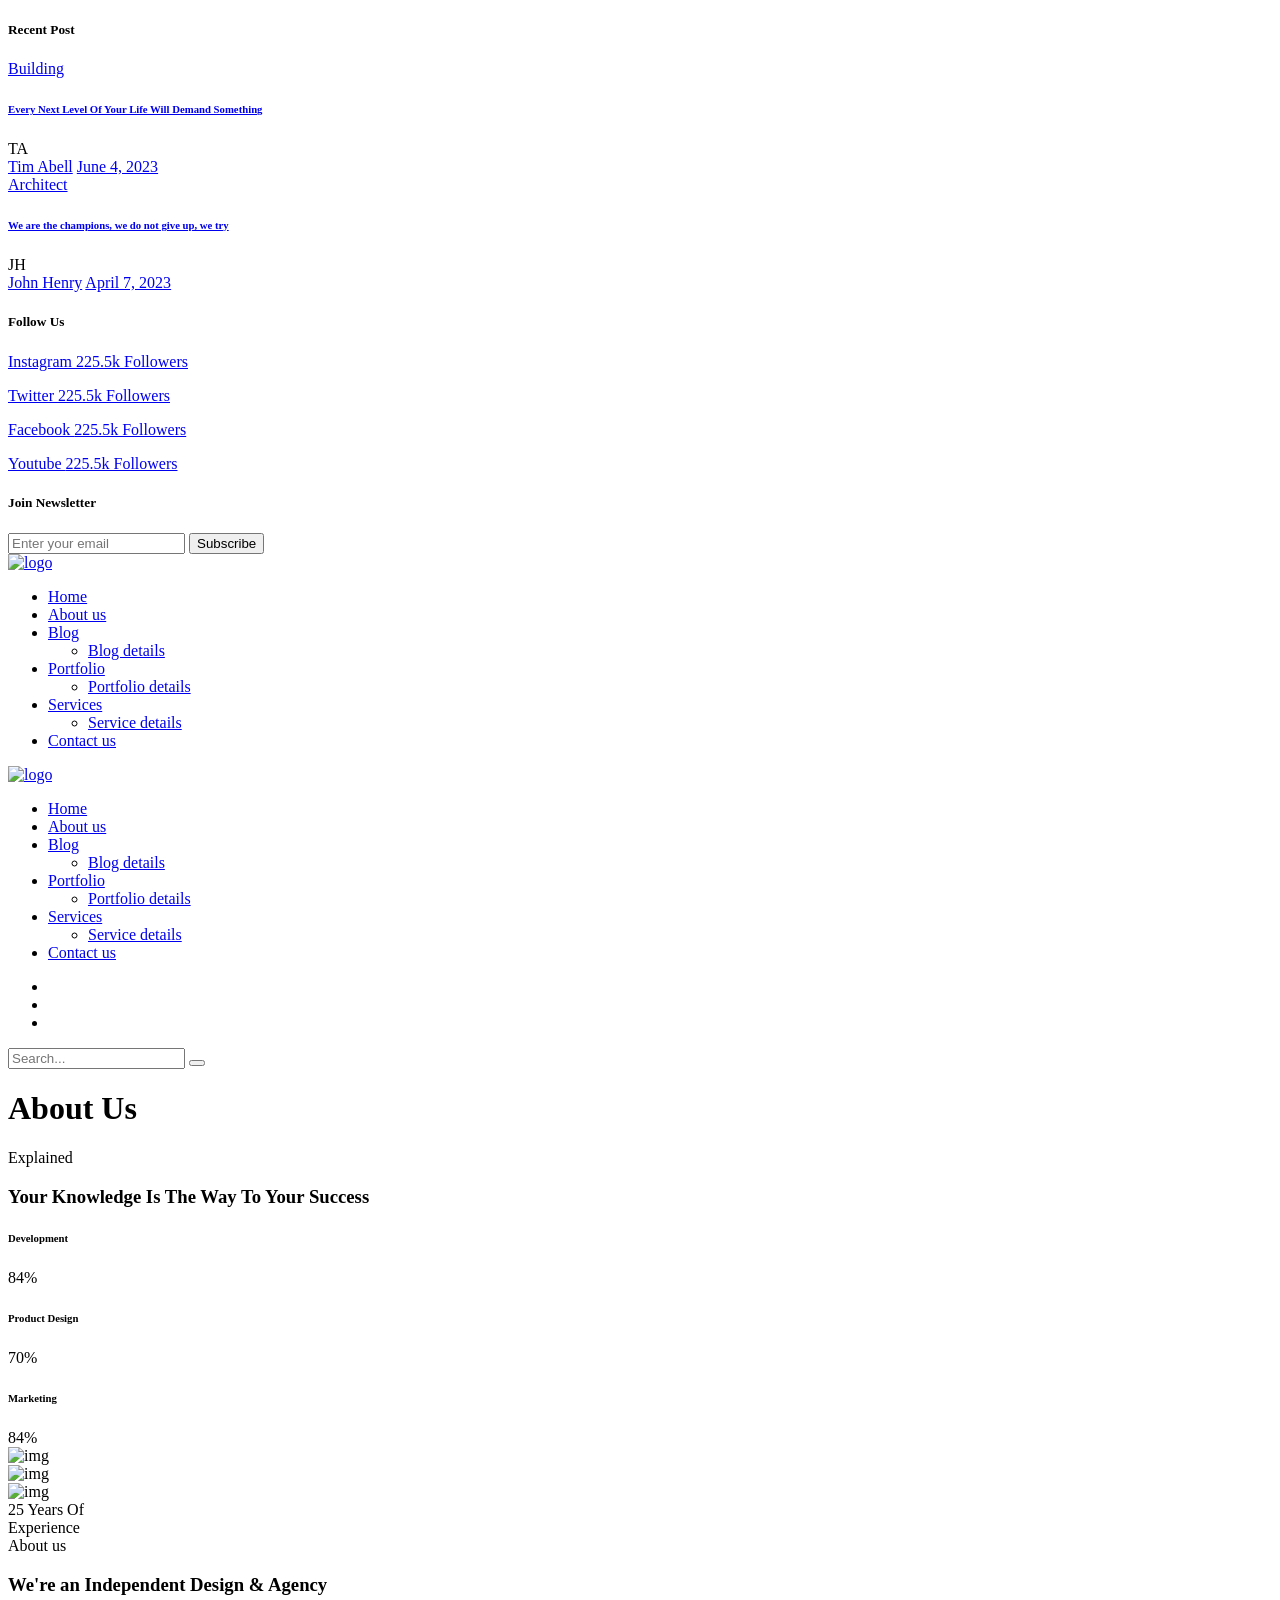
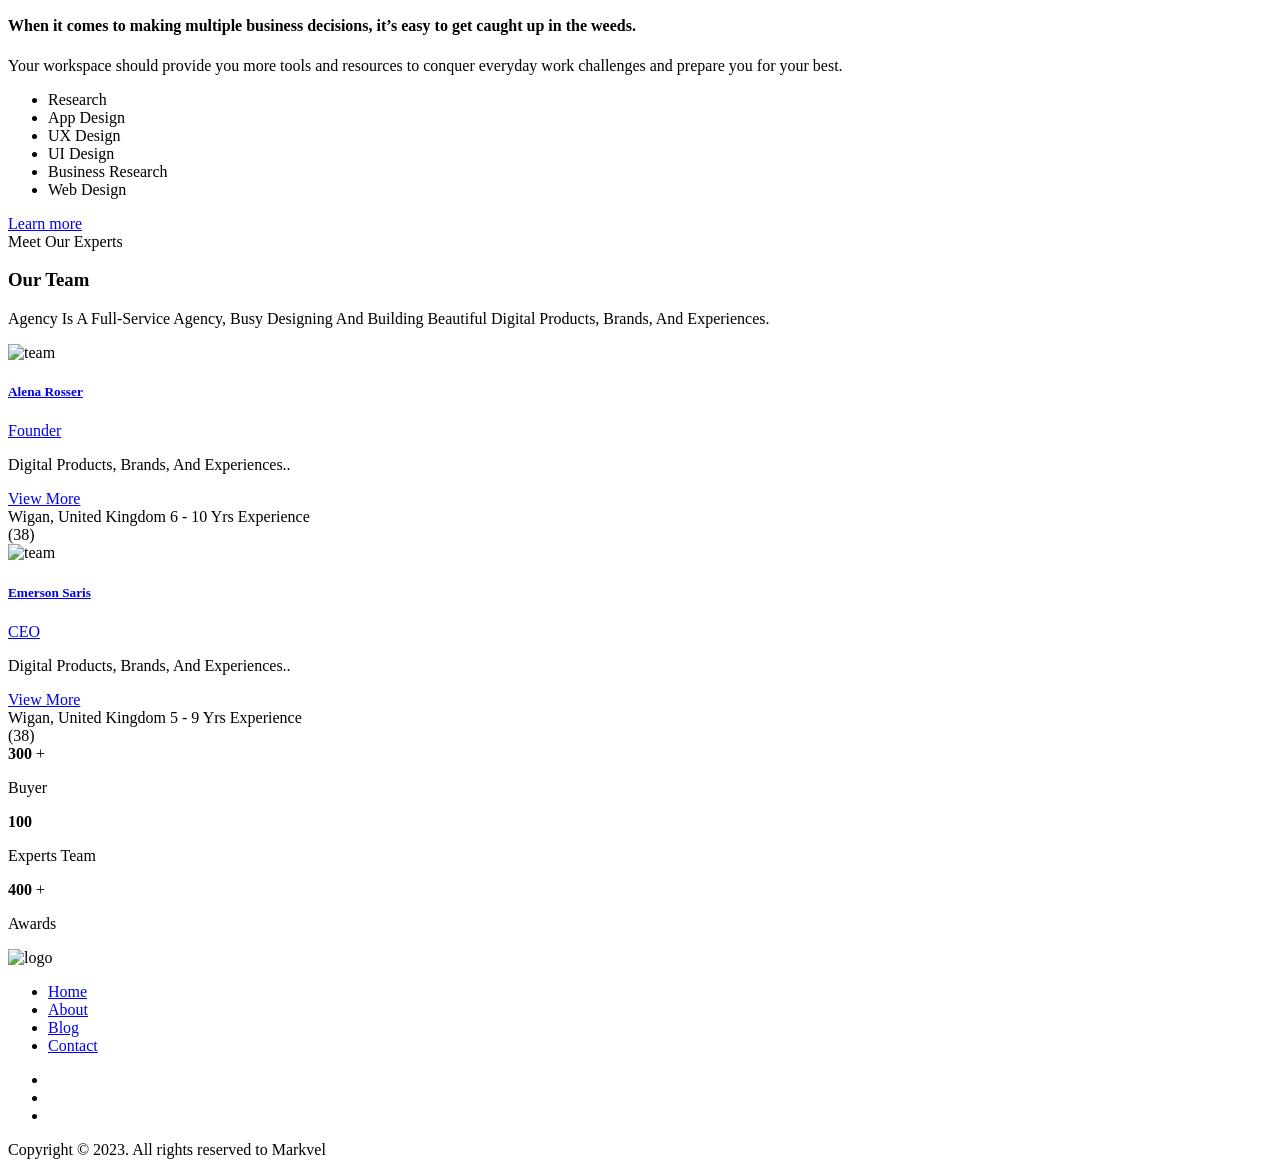
==== about-us.html @ e1d6703e "Add files via upload" ====
<!DOCTYPE HTML>
<html>

<head>
  <meta charset="utf-8">
  <title>Markvel - Responsive Agency HTML Template</title>
  <meta http-equiv="X-UA-Compatible" content="IE=edge">
  <meta name="viewport" content="width=device-width, initial-scale=1.0">
  <meta name="description" content="Markvel - Responsive Agency HTML Template">
  <meta name="keywords"
    content="Markvel, agency, business, company, consulting, consulting html template, coran, corporate, digital agency, marketing, responsive">

  <!-- Plugin css -->
  <link href="assets/css/plugins/bootstrap.min.css" rel="stylesheet">
  <link href="assets/css/plugins/slick.css" rel="stylesheet">
  <link href="assets/css/plugins/ion.rangeSlider.min.css" rel="stylesheet">
  <link href="assets/css/plugins/magnific-popup.css" rel="stylesheet">
  <link href="assets/fonts/flaticon/flaticon.css" rel="stylesheet">
  <link href="assets/fonts/font-awesome.min.css" rel="stylesheet">
  <!-- Main css -->
  <link href="assets/css/style.css" rel="stylesheet">
  <!-- Favicon -->
  <link rel="shortcut icon" href="assets/img/favicon.png" type="image/x-icon">
</head>

<body class="btn-style-1 btn-rounded sidebar-style-2">
  <!--header Start-->
  <div id="section-header">
    <aside class="sigma_aside sigma_aside-desktop">
      <div class="sidebar">
        <!-- Recent Posts Widget -->
        <div class="widget widget-sigma-recent-posts style-3">
          <h5 class="widget-title">Recent Post</h5>
          <div class="sigma_recent-post">
            <div class="sigma_post-categories">
              <a href="#">Building</a>
            </div>
            <div class="recent-post-descr">
              <h6>
                <a href="blog-details.html">Every Next Level Of Your Life Will Demand Something</a>
              </h6>
              <div class="author-info d-flex align-items-center">
                <span>TA</span>
                <div>
                  <a href="#" class="author-name">Tim Abell</a>
                  <a href="blog-details.html" class="date">June 4, 2023</a>
                </div>
              </div>
            </div>
          </div>
          <div class="sigma_recent-post">
            <div class="sigma_post-categories">
              <a href="#">Architect</a>
            </div>
            <div class="recent-post-descr">
              <h6>
                <a href="blog-details.html">We are the champions, we do not give up, we try</a>
              </h6>
              <div class="author-info d-flex align-items-center">
                <span>JH</span>
                <div>
                  <a href="#" class="author-name">John Henry</a>
                  <a href="blog-details.html" class="date">April 7, 2023</a>
                </div>
              </div>
            </div>
          </div>
        </div>
        <!-- Follow Widget -->
        <div class="widget widget-follow">
          <h5 class="widget-title">Follow Us</h5>
          <div class="social-buttons">
            <a href="#" class="sigma_btn">
              <div class="follow-icon d-flex align-items-center">
                <i class="fab fa-instagram"></i>
                <p class="mb-0">
                  Instagram
                  <span>225.5k Followers</span>
                </p>
              </div>
              <i class="fal fa-chevron-right"></i>
            </a>
            <a href="#" class="sigma_btn">
              <div class="follow-icon d-flex align-items-center">
                <i class="fab fa-twitter"></i>
                <p class="mb-0">
                  Twitter
                  <span>225.5k Followers</span>
                </p>
              </div>
              <i class="fal fa-chevron-right"></i>
            </a>
            <a href="#" class="sigma_btn">
              <div class="follow-icon d-flex align-items-center">
                <i class="fab fa-facebook-f"></i>
                <p class="mb-0">
                  Facebook
                  <span>225.5k Followers</span>
                </p>
              </div>
              <i class="fal fa-chevron-right"></i>
            </a>
            <a href="#" class="sigma_btn">
              <div class="follow-icon d-flex align-items-center">
                <i class="fab fa-youtube"></i>
                <p class="mb-0">
                  Youtube
                  <span>225.5k Followers</span>
                </p>
              </div>
              <i class="fal fa-chevron-right"></i>
            </a>
          </div>
        </div>
        <!-- Subscribe Widget -->
        <div class="widget widget-newsletter">
          <h5 class="widget-title">Join Newsletter</h5>
          <form method="post">
            <input type="email" name="email" placeholder="Enter your email">
            <button type="button" class="d-block w-100 mt-4">Subscribe</button>
          </form>
        </div>
      </div>
    </aside>
    <div class="sigma_aside-overlay aside-trigger-right">
    </div>
    <aside class="sigma_aside">
      <div class="sigma_close aside-trigger">
        <span></span>
        <span></span>
      </div>
      <div class="sigma_logo-wrapper">
        <a class="sigma_logo" href="index.html">
          <img src="assets/img/logo.png" alt="logo">
        </a>
      </div>
      <ul class="navbar-nav">
        <li class="menu-item">
          <a href="index.html">Home</a>
        </li>
        <li class="menu-item">
          <a href="about-us.html">About us</a>
        </li>
        <li class="menu-item menu-item-has-children">
          <a href="blog.html">Blog</a>
          <ul class="sub-menu">
            <li class="menu-item">
              <a href="blog-details.html">Blog details</a>
            </li>
          </ul>
        </li>
        <li class="menu-item menu-item-has-children">
          <a href="portfolio.html">Portfolio</a>
          <ul class="sub-menu">
            <li class="menu-item">
              <a href="portfolio-details.html">Portfolio details</a>
            </li>
          </ul>
        </li>
        <li class="menu-item menu-item-has-children">
          <a href="services.html">Services</a>
          <ul class="sub-menu">
            <li class="menu-item">
              <a href="service-details.html">Service details</a>
            </li>
          </ul>
        </li>
        <li class="menu-item">
          <a href="contact-us.html">Contact us</a>
        </li>
      </ul>
    </aside>
    <div class="sigma_aside-overlay aside-trigger">
    </div>
    <header class="sigma_header style-3 can-sticky">
      <div class="sigma_header-middle">
        <div class="navbar">
          <div class="sigma_logo-wrapper">
            <a class="sigma_logo" href="index.html">
              <img src="assets/img/logo.png" alt="logo">
            </a>
          </div>
          <ul class="navbar-nav">
            <li class="menu-item">
              <a href="index.html">Home</a>
            </li>
            <li class="menu-item">
              <a href="about-us.html">About us</a>
            </li>
            <li class="menu-item menu-item-has-children">
              <a href="blog.html">Blog</a>
              <ul class="sub-menu">
                <li class="menu-item">
                  <a href="blog-details.html">Blog details</a>
                </li>
              </ul>
            </li>
            <li class="menu-item menu-item-has-children">
              <a href="portfolio.html">Portfolio</a>
              <ul class="sub-menu">
                <li class="menu-item">
                  <a href="portfolio-details.html">Portfolio details</a>
                </li>
              </ul>
            </li>
            <li class="menu-item menu-item-has-children">
              <a href="services.html">Services</a>
              <ul class="sub-menu">
                <li class="menu-item">
                  <a href="service-details.html">Service details</a>
                </li>
              </ul>
            </li>
            <li class="menu-item">
              <a href="contact-us.html">Contact us</a>
            </li>
          </ul>
          <div class="sigma_header-controls style-2">
            <ul class="sigma_header-controls-inner">
              <li class="search-trigger header-controls-item d-none d-sm-block">
                <a class="sigma_header-control-search" title="Search" href="#">
                  <i class="far fa-search"></i>
                </a>
              </li>
              <li class="aside-toggle aside-trigger-right desktop-toggler">
                <span></span>
                <span></span>
                <span></span>
              </li>
              <li class="aside-toggle aside-trigger">
                <span></span>
                <span></span>
                <span></span>
              </li>
            </ul>
          </div>
        </div>
      </div>
    </header>
    <div class="search-form-wrapper">
      <div class="search-trigger sigma_close">
        <span></span>
        <span></span>
      </div>
      <form class="search-form" method="post">
        <input type="text" placeholder="Search..." value="">
        <button type="submit" class="search-btn">
          <i class="fal fa-search m-0"></i>
        </button>
      </form>
    </div>
    <!--header End-->
  </div>
  <!--subheader Start-->
  <div id="section-subheader">
    <div class="sigma_subheader style-10">
      <div class="container">
        <div class="sigma_subheader-inner">
          <h1>About Us</h1>
        </div>
      </div>
    </div>
    <!--subheader End-->
  </div>
  <!--about Start-->
  <div id="section-about">
    <div class="section sigma_about-sec">
      <div class="container">
        <div class="row align-items-center">
          <div class="col-lg-6">
            <div class="sigma_about style-17 mb-5 mb-lg-0">
              <div class="section-title">
                <span class="subtitle">Explained</span>
                <h3 class="title">Your Knowledge Is The Way To Your Success </h3>
              </div>
              <div class="sigma_about-content">
                <div class="sigma_progress">
                  <h6>Development</h6>
                  <span class="sigma_progress-count">84%</span>
                  <div class="progress">
                    <div class="progress-bar" role="progressbar" aria-valuenow="84" aria-valuemin="0"
                      aria-valuemax="100">
                      <span></span>
                      <span></span>
                    </div>
                  </div>
                </div>
                <div class="sigma_progress with-secondary">
                  <h6>Product Design</h6>
                  <span class="sigma_progress-count">70%</span>
                  <div class="progress">
                    <div class="progress-bar" role="progressbar" aria-valuenow="70" aria-valuemin="0"
                      aria-valuemax="100">
                      <span></span>
                      <span></span>
                    </div>
                  </div>
                </div>
                <div class="sigma_progress">
                  <h6>Marketing</h6>
                  <span class="sigma_progress-count">84%</span>
                  <div class="progress">
                    <div class="progress-bar" role="progressbar" aria-valuenow="84" aria-valuemin="0"
                      aria-valuemax="100">
                      <span></span>
                      <span></span>
                    </div>
                  </div>
                </div>
              </div>
            </div>
          </div>
          <div class="col-lg-6">
            <div class="sigma_about style-17 has-animation">
              <div class="sigma_about-image-1">
                <img src="assets/img/about-us/540x520.jpg" alt="img">
              </div>
            </div>
          </div>
        </div>
      </div>
    </div>
    <!--about End-->
  </div>
  <!--about Start-->
  <div id="section-about">
    <div class="section section-padding sigma_about-sec">
      <div class="container">
        <div class="row">
          <div class="col-lg-6">
            <div class="sigma_about style-3">
              <div class="sigma_about-image-1">
                <img src="assets/img/home-1/450x400.jpg" alt="img">
              </div>
              <div class="sigma_about-image-2 d-none d-sm-block">
                <img src="assets/img/home-1/420x310.jpg" alt="img">
              </div>
              <span class="sigma_about-exp">
                <span class="primary-color">25</span> Years Of
                <br>Experience
              </span>
              <a href="#" class="sigma_video-btn popup-video">
                <i class="far fa-play"></i>
              </a>
            </div>
          </div>
          <div class="col-lg-6">
            <div class="sigma_about style-3 ps-lg-4 mt-5 mt-lg-0">
              <div class="section-title">
                <span class="subtitle">About us</span>
                <h3 class="title">We're an Independent <span class="primary-color">Design & Agency</span>
                </h3>
                <h4>When it comes to making multiple business decisions, it’s easy to get caught up in the weeds.
                </h4>
              </div>
              <div class="sigma_about-content">
                <p class="m-0">Your workspace should provide you more tools and resources to conquer everyday work
                  challenges and prepare you for your
                  best.</p>
                <div class="sigma_general-list style-2">
                  <ul>
                    <li>
                      <i class="far fa-check"></i>
                      <span>Research</span>
                    </li>
                    <li>
                      <i class="far fa-check"></i>
                      <span>App Design</span>
                    </li>
                    <li>
                      <i class="far fa-check"></i>
                      <span>UX Design</span>
                    </li>
                    <li>
                      <i class="far fa-check"></i>
                      <span>UI Design</span>
                    </li>
                    <li>
                      <i class="far fa-check"></i>
                      <span>Business Research</span>
                    </li>
                    <li>
                      <i class="far fa-check"></i>
                      <span>Web Design</span>
                    </li>
                  </ul>
                </div>
                <a href="#" class="sigma_btn">Learn more</a>
              </div>
            </div>
          </div>
        </div>
      </div>
    </div>
    <!--about End-->
  </div>
  <!--to-top Start-->
  <div id="section-to-top">
    <div class="sigma_top style-3">
      <i class="far fa-arrow-up"></i>
    </div>
    <!--to-top End-->
  </div>
  <!--team Start-->
  <div id="section-team">
    <div class="section section-padding sigma_team-sec">
      <div class="container">
        <div class="section-title centered">
          <span class="subtitle">Meet Our Experts</span>
          <h3 class="title">Our <span class="primary-color">Team</span>
          </h3>
          <p>Agency Is A Full-Service Agency, Busy Designing And Building Beautiful Digital Products, Brands, And
            Experiences.</p>
        </div>
        <div class="row justify-content-center">
          <div class="col-xl-8 col-lg-9">
            <div class="sigma_team style-17">
              <div class="row g-0">
                <div class="col-md-3">
                  <div class="sigma_team-thumb">
                    <img src="assets/img/about-us/182x280.jpg" alt="team">
                  </div>
                </div>
                <div class="col-md-5 col-sm-6">
                  <div class="sigma_team-body">
                    <h5>
                      <a href="#">Alena Rosser</a>
                    </h5>
                    <div class="sigma_team-categories">
                      <a href="#" class="sigma_team-category">Founder</a>
                    </div>
                    <p>Digital Products, Brands, And Experiences..</p>
                    <div class="d-flex align-items-center mt-4">
                      <a href="#" class="sigma_btn">View More</a>
                      <div class="sigma_team-controls ms-3">
                        <a href="#"><i class="fal fa-heart"></i></a>
                      </div>
                    </div>
                  </div>
                </div>
                <div class="col-md-4 col-sm-6">
                  <div class="sigma_team-footer">
                    <div class="sigma_team-info">
                      <span>
                        <i class="fal fa-map-marker-alt"></i>
                        Wigan, United Kingdom
                      </span>
                      <span>
                        <i class="fal fa-award"></i>
                        6 - 10 Yrs Experience
                      </span>
                    </div>
                    <div class="sigma_rating">
                      <i class="fas fa-star"></i>
                      <i class="fas fa-star"></i>
                      <i class="fas fa-star"></i>
                      <i class="fas fa-star"></i>
                      <i class="far fa-star"></i>
                      <span class="ms-3">(38)</span>
                    </div>
                  </div>
                </div>
              </div>
            </div>
          </div>
          <div class="col-xl-8 col-lg-9">
            <div class="sigma_team style-17">
              <div class="row g-0">
                <div class="col-md-3">
                  <div class="sigma_team-thumb">
                    <img src="assets/img/about-us/182x280-0.jpg" alt="team">
                  </div>
                </div>
                <div class="col-md-5 col-sm-6">
                  <div class="sigma_team-body">
                    <h5>
                      <a href="#">Emerson Saris</a>
                    </h5>
                    <div class="sigma_team-categories">
                      <a href="#" class="sigma_team-category">CEO</a>
                    </div>
                    <p>Digital Products, Brands, And Experiences..</p>
                    <div class="d-flex align-items-center mt-4">
                      <a href="#" class="sigma_btn">View More</a>
                      <div class="sigma_team-controls ms-3">
                        <a href="#"><i class="fal fa-heart"></i></a>
                      </div>
                    </div>
                  </div>
                </div>
                <div class="col-md-4 col-sm-6">
                  <div class="sigma_team-footer">
                    <div class="sigma_team-info">
                      <span>
                        <i class="fal fa-map-marker-alt"></i>
                        Wigan, United Kingdom
                      </span>
                      <span>
                        <i class="fal fa-award"></i>
                        5 - 9 Yrs Experience
                      </span>
                    </div>
                    <div class="sigma_rating">
                      <i class="fas fa-star"></i>
                      <i class="fas fa-star"></i>
                      <i class="fas fa-star"></i>
                      <i class="fas fa-star"></i>
                      <i class="far fa-star"></i>
                      <span class="ms-3">(38)</span>
                    </div>
                  </div>
                </div>
              </div>
            </div>
          </div>
        </div>
      </div>
    </div>
    <!--team End-->
  </div>
  <!--counter Start-->
  <div id="section-counter">
    <div class="section sigma_counter-sec">
      <div class="container">
        <div class="row justify-content-center">
          <div class="col-lg-9">
            <div class="sigma_counter-wrapper style-2 bg-center bg-cover dark-overlay"
              style="background-image: url(assets/img/about-us/850x700.jpg)">
              <div class="row g-0 justify-content-center">
                <div class="col-lg-4">
                  <div class="sigma_counter text-center style-2 border-0">
                    <i class="flaticon-worldwide is_flaticon text-white"></i>
                    <span class="justify-content-center">

                      <b class="counter text-white" data-from="0" data-to="300">300</b>

                      <span class="plus text-white">+</span>
                    </span>
                    <p class="text-white mb-0">Buyer</p>
                  </div>
                </div>
                <div class="col-lg-4">
                  <div class="sigma_counter text-center style-2">
                    <i class="flaticon-public-speaking is_flaticon text-white"></i>
                    <span class="justify-content-center">

                      <b class="counter text-white" data-from="0" data-to="100">100</b>

                    </span>
                    <p class="text-white mb-0">Experts Team</p>
                  </div>
                </div>
                <div class="col-lg-4">
                  <div class="sigma_counter text-center style-2">
                    <i class="flaticon-microphone is_flaticon text-white"></i>
                    <span class="justify-content-center">

                      <b class="counter text-white" data-from="0" data-to="400">400</b>

                      <span class="plus text-white">+</span>
                    </span>
                    <p class="text-white mb-0">Awards</p>
                  </div>
                </div>
              </div>
            </div>
          </div>
        </div>
      </div>
    </div>
    <!--counter End-->
  </div>
  <!--footer Start-->
  <div id="section-footer">
    <footer class="sigma_footer sigma_footer-sec">
      <div class="container">
        <div class="sigma_footer-middle text-center">
          <div class="sigma_footer-logo">
            <img src="assets/img/logo.png" alt="logo">
          </div>
          <ul class="sigma_footer-links">
            <li>
              <a href="#">Home</a>
            </li>
            <li>
              <a href="#">About</a>
            </li>
            <li>
              <a href="#">Blog</a>
            </li>
            <li>
              <a href="#">Contact</a>
            </li>
          </ul>
          <ul class="sigma_social-icons">
            <li>
              <a href="#"><i class="fab fa-facebook-f"></i></a>
            </li>
            <li>
              <a href="#"><i class="fab fa-twitter"></i></a>
            </li>
            <li>
              <a href="#"><i class="fab fa-instagram"></i></a>
            </li>
          </ul>
          <div class="sigma_footer-copyright">
            <p class="mb-0">Copyright © 2023. All rights reserved to Markvel
            </p>
          </div>
        </div>
      </div>
    </footer>
    <!--footer End-->
  </div>

  <!-- Javascript -->
  <script src="assets/js/plugins/jquery-3.4.1.min.js"></script>
  <script src="assets/js/plugins/popper.min.js"></script>
  <script src="assets/js/plugins/bootstrap.min.js"></script>
  <script src="assets/js/plugins/jquery.instagramFeed.min.js"></script>
  <script src="assets/js/plugins/slick.min.js"></script>
  <script src="assets/js/plugins/imagesloaded.min.js"></script>
  <script src="assets/js/plugins/isotope.pkgd.min.js"></script>
  <script src="assets/js/plugins/jquery.magnific-popup.min.js"></script>
  <script src="assets/js/plugins/jquery.counterup.min.js"></script>
  <script src="assets/js/plugins/jquery.inview.min.js"></script>
  <script src="assets/js/plugins/ion.rangeSlider.min.js"></script>
  <script src="assets/js/plugins/jquery.validate.min.js"></script>
  <script src="assets/js/main.js"></script>
  <script src="assets/functions/mf_form.js"></script>

</body>


</html>
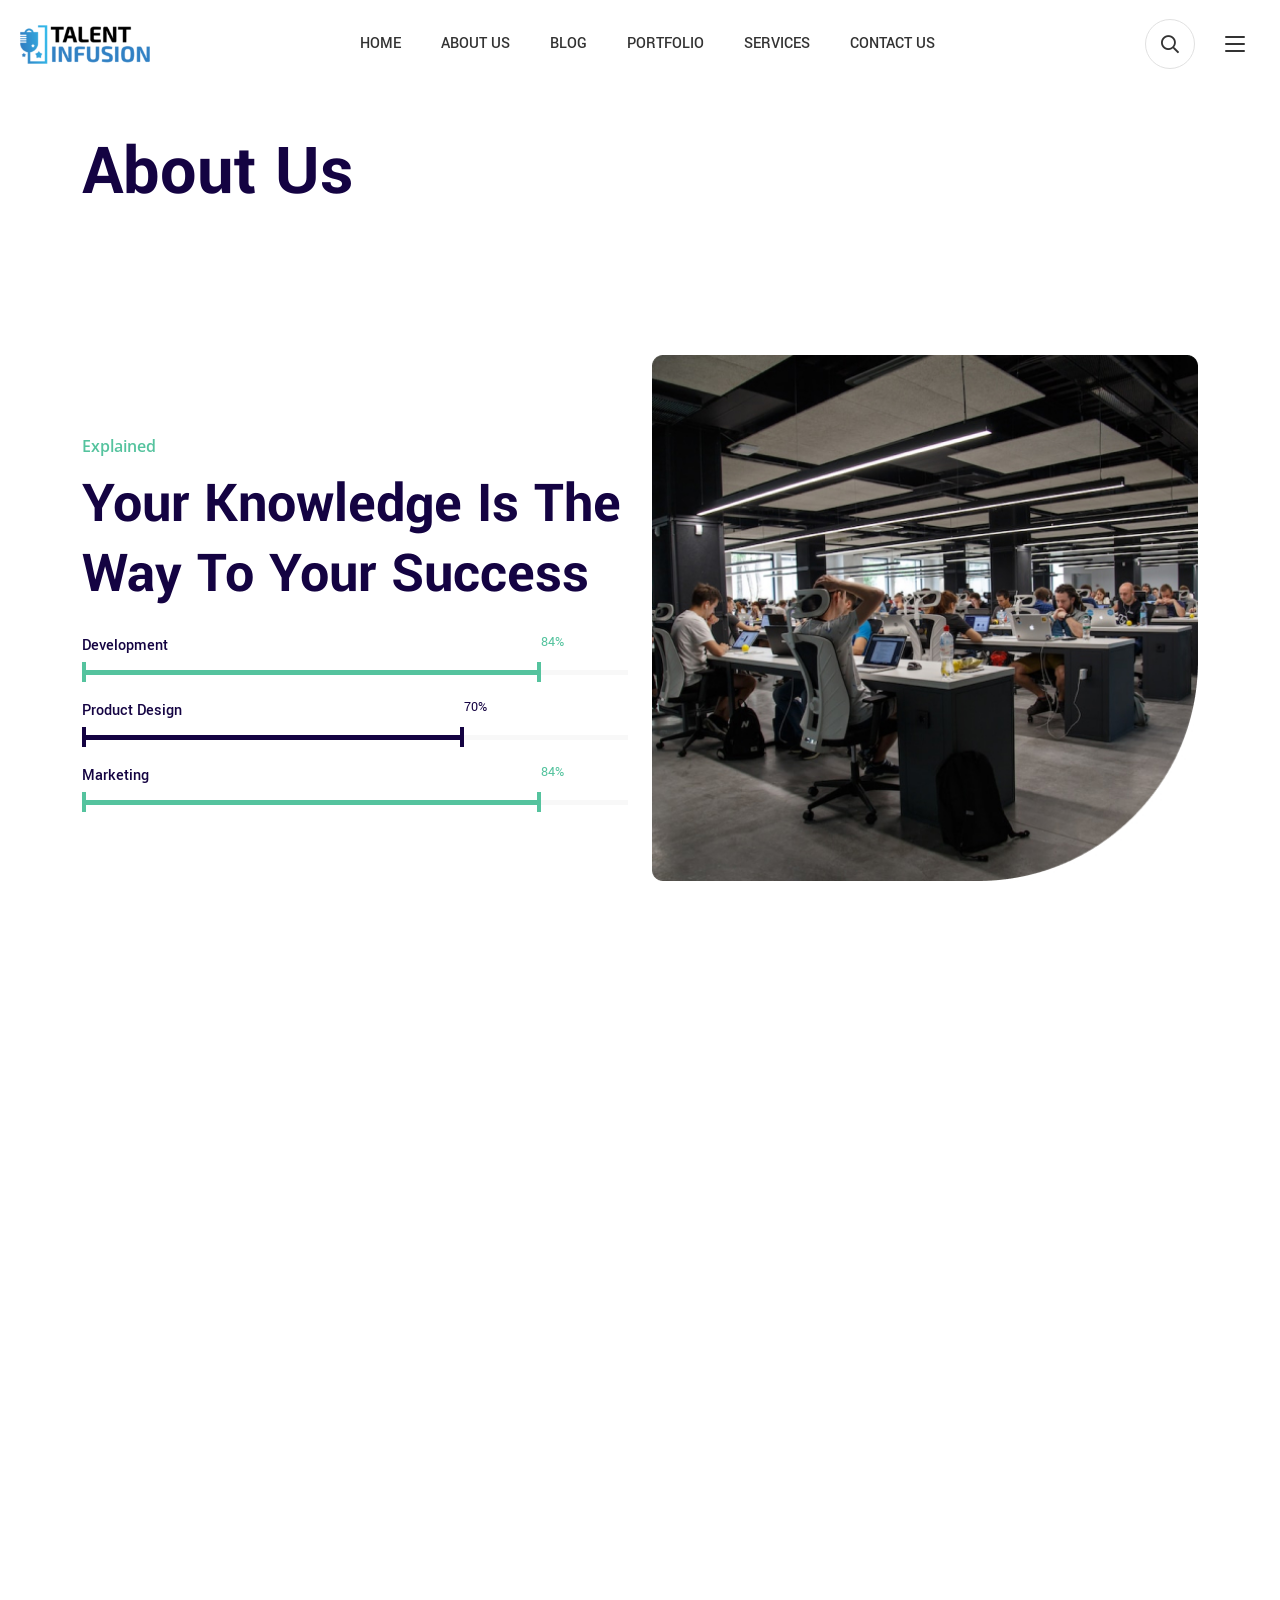
==== commit 4ce26dc4: "Update about-us.html" ====
--- a/about-us.html
+++ b/about-us.html
@@ -3,7 +3,7 @@
 
 <head>
   <meta charset="utf-8">
-  <title>Markvel - Responsive Agency HTML Template</title>
+  <title>Talent Infusion</title>
   <meta http-equiv="X-UA-Compatible" content="IE=edge">
   <meta name="viewport" content="width=device-width, initial-scale=1.0">
   <meta name="description" content="Markvel - Responsive Agency HTML Template">
@@ -632,4 +632,4 @@
 </body>
 
 
-</html>+</html>
--- a/assets/css/plugins/ion.rangeSlider.min.css
+++ b/assets/css/plugins/ion.rangeSlider.min.css
@@ -0,0 +1 @@
+/*!Ion.RangeSlider, 2.3.1, © Denis Ineshin, 2010 - 2022, IonDen.com, Build date: 2022-12-19 16:51:02*/.irs{position:relative;display:block;-webkit-touch-callout:none;-webkit-user-select:none;-khtml-user-select:none;-moz-user-select:none;-ms-user-select:none;user-select:none;font-size:12px;font-family:Arial,sans-serif}.irs-line{position:relative;display:block;overflow:hidden;outline:none !important}.irs-bar{position:absolute;display:block;left:0;width:0}.irs-shadow{position:absolute;display:none;left:0;width:0}.irs-handle{position:absolute;display:block;box-sizing:border-box;cursor:default;z-index:1}.irs-handle.type_last{z-index:2}.irs-min,.irs-max{position:absolute;display:block;cursor:default}.irs-min{left:0}.irs-max{right:0}.irs-from,.irs-to,.irs-single{position:absolute;display:block;top:0;left:0;cursor:default;white-space:nowrap}.irs-grid{position:absolute;display:none;bottom:0;left:0;width:100%;height:20px}.irs-with-grid .irs-grid{display:block}.irs-grid-pol{position:absolute;top:0;left:0;width:1px;height:8px;background:#000}.irs-grid-pol.small{height:4px}.irs-grid-text{position:absolute;bottom:0;left:0;white-space:nowrap;text-align:center;font-size:9px;line-height:9px;padding:0 3px;color:#000}.irs-disable-mask{position:absolute;display:block;top:0;left:-1%;width:102%;height:100%;cursor:default;background:rgba(0,0,0,0);z-index:2}.lt-ie9 .irs-disable-mask{background:#000;filter:alpha(opacity=0);cursor:not-allowed}.irs-disabled{opacity:.4}.irs-hidden-input{position:absolute !important;display:block !important;top:0 !important;left:0 !important;width:0 !important;height:0 !important;font-size:0 !important;line-height:0 !important;padding:0 !important;margin:0 !important;overflow:hidden;outline:none !important;z-index:-9999 !important;background:none !important;border-style:solid !important;border-color:transparent !important}.irs--flat{height:40px}.irs--flat.irs-with-grid{height:60px}.irs--flat .irs-line{top:25px;height:12px;background-color:#e1e4e9;border-radius:4px}.irs--flat .irs-bar{top:25px;height:12px;background-color:#ed5565}.irs--flat .irs-bar--single{border-radius:4px 0 0 4px}.irs--flat .irs-shadow{height:1px;bottom:16px;background-color:#e1e4e9}.irs--flat .irs-handle{top:22px;width:16px;height:18px;background-color:transparent}.irs--flat .irs-handle>i:first-child{position:absolute;display:block;top:0;left:50%;width:2px;height:100%;margin-left:-1px;background-color:#da4453}.irs--flat .irs-handle.state_hover>i:first-child,.irs--flat .irs-handle:hover>i:first-child{background-color:#a43540}.irs--flat .irs-min,.irs--flat .irs-max{top:0;padding:1px 3px;color:#999;font-size:10px;line-height:1.333;text-shadow:none;background-color:#e1e4e9;border-radius:4px}.irs--flat .irs-from,.irs--flat .irs-to,.irs--flat .irs-single{color:white;font-size:10px;line-height:1.333;text-shadow:none;padding:1px 5px;background-color:#ed5565;border-radius:4px}.irs--flat .irs-from:before,.irs--flat .irs-to:before,.irs--flat .irs-single:before{position:absolute;display:block;content:"";bottom:-6px;left:50%;width:0;height:0;margin-left:-3px;overflow:hidden;border:3px solid transparent;border-top-color:#ed5565}.irs--flat .irs-grid-pol{background-color:#e1e4e9}.irs--flat .irs-grid-text{color:#999}.irs--big{height:55px}.irs--big.irs-with-grid{height:70px}.irs--big .irs-line{top:33px;height:12px;background-color:white;background:linear-gradient(to bottom, #ddd -50%, white 150%);border:1px solid #ccc;border-radius:12px}.irs--big .irs-bar{top:33px;height:12px;background-color:#92bce0;border:1px solid #428bca;background:linear-gradient(to bottom, #ffffff 0%, #428bca 30%, #b9d4ec 100%);box-shadow:inset 0 0 1px 1px rgba(255,255,255,0.5)}.irs--big .irs-bar--single{border-radius:12px 0 0 12px}.irs--big .irs-shadow{height:1px;bottom:16px;background-color:rgba(66,139,202,0.5)}.irs--big .irs-handle{top:25px;width:30px;height:30px;border:1px solid rgba(0,0,0,0.3);background-color:#cbcfd5;background:linear-gradient(to bottom, white 0%, #B4B9BE 30%, white 100%);box-shadow:1px 1px 2px rgba(0,0,0,0.2),inset 0 0 3px 1px white;border-radius:30px}.irs--big .irs-handle.state_hover,.irs--big .irs-handle:hover{border-color:rgba(0,0,0,0.45);background-color:#939ba7;background:linear-gradient(to bottom, white 0%, #919BA5 30%, white 100%)}.irs--big .irs-min,.irs--big .irs-max{top:0;padding:1px 5px;color:white;text-shadow:none;background-color:#9f9f9f;border-radius:3px}.irs--big .irs-from,.irs--big .irs-to,.irs--big .irs-single{color:white;text-shadow:none;padding:1px 5px;background-color:#428bca;background:linear-gradient(to bottom, #428bca 0%, #3071a9 100%);border-radius:3px}.irs--big .irs-grid-pol{background-color:#428bca}.irs--big .irs-grid-text{color:#428bca}.irs--modern{height:55px}.irs--modern.irs-with-grid{height:55px}.irs--modern .irs-line{top:25px;height:5px;background-color:#d1d6e0;background:linear-gradient(to bottom, #e0e4ea 0%, #d1d6e0 100%);border:1px solid #a3adc1;border-bottom-width:0;border-radius:5px}.irs--modern .irs-bar{top:25px;height:5px;background:#20b426;background:linear-gradient(to bottom, #20b426 0%, #18891d 100%)}.irs--modern .irs-bar--single{border-radius:5px 0 0 5px}.irs--modern .irs-shadow{height:1px;bottom:21px;background-color:rgba(209,214,224,0.5)}.irs--modern .irs-handle{top:37px;width:12px;height:13px;border:1px solid #a3adc1;border-top-width:0;box-shadow:1px 1px 1px rgba(0,0,0,0.1);border-radius:0 0 3px 3px}.irs--modern .irs-handle>i:nth-child(1){position:absolute;display:block;top:-4px;left:1px;width:6px;height:6px;border:1px solid #a3adc1;background:white;transform:rotate(45deg)}.irs--modern .irs-handle>i:nth-child(2){position:absolute;display:block;box-sizing:border-box;top:0;left:0;width:10px;height:12px;background:#e9e6e6;background:linear-gradient(to bottom, white 0%, #e9e6e6 100%);border-radius:0 0 3px 3px}.irs--modern .irs-handle>i:nth-child(3){position:absolute;display:block;box-sizing:border-box;top:3px;left:3px;width:4px;height:5px;border-left:1px solid #a3adc1;border-right:1px solid #a3adc1}.irs--modern .irs-handle.state_hover,.irs--modern .irs-handle:hover{border-color:#7685a2;background:#c3c7cd;background:linear-gradient(to bottom, #ffffff 0%, #919ba5 30%, #ffffff 100%)}.irs--modern .irs-handle.state_hover>i:nth-child(1),.irs--modern .irs-handle:hover>i:nth-child(1){border-color:#7685a2}.irs--modern .irs-handle.state_hover>i:nth-child(3),.irs--modern .irs-handle:hover>i:nth-child(3){border-color:#48536a}.irs--modern .irs-min,.irs--modern .irs-max{top:0;font-size:10px;line-height:1.333;text-shadow:none;padding:1px 5px;color:white;background-color:#d1d6e0;border-radius:5px}.irs--modern .irs-from,.irs--modern .irs-to,.irs--modern .irs-single{font-size:10px;line-height:1.333;text-shadow:none;padding:1px 5px;background-color:#20b426;color:white;border-radius:5px}.irs--modern .irs-from:before,.irs--modern .irs-to:before,.irs--modern .irs-single:before{position:absolute;display:block;content:"";bottom:-6px;left:50%;width:0;height:0;margin-left:-3px;overflow:hidden;border:3px solid transparent;border-top-color:#20b426}.irs--modern .irs-grid{height:25px}.irs--modern .irs-grid-pol{background-color:#dedede}.irs--modern .irs-grid-text{color:silver;font-size:13px}.irs--sharp{height:50px;font-size:12px;line-height:1}.irs--sharp.irs-with-grid{height:57px}.irs--sharp .irs-line{top:30px;height:2px;background-color:black;border-radius:2px}.irs--sharp .irs-bar{top:30px;height:2px;background-color:#ee22fa}.irs--sharp .irs-bar--single{border-radius:2px 0 0 2px}.irs--sharp .irs-shadow{height:1px;bottom:21px;background-color:rgba(0,0,0,0.5)}.irs--sharp .irs-handle{top:25px;width:10px;height:10px;background-color:#a804b2}.irs--sharp .irs-handle>i:first-child{position:absolute;display:block;top:100%;left:0;width:0;height:0;border:5px solid transparent;border-top-color:#a804b2}.irs--sharp .irs-handle.state_hover,.irs--sharp .irs-handle:hover{background-color:black}.irs--sharp .irs-handle.state_hover>i:first-child,.irs--sharp .irs-handle:hover>i:first-child{border-top-color:black}.irs--sharp .irs-min,.irs--sharp .irs-max{color:white;font-size:14px;line-height:1;top:0;padding:3px 4px;opacity:.4;background-color:#a804b2;border-radius:2px}.irs--sharp .irs-from,.irs--sharp .irs-to,.irs--sharp .irs-single{font-size:14px;line-height:1;text-shadow:none;padding:3px 4px;background-color:#a804b2;color:white;border-radius:2px}.irs--sharp .irs-from:before,.irs--sharp .irs-to:before,.irs--sharp .irs-single:before{position:absolute;display:block;content:"";bottom:-6px;left:50%;width:0;height:0;margin-left:-3px;overflow:hidden;border:3px solid transparent;border-top-color:#a804b2}.irs--sharp .irs-grid{height:25px}.irs--sharp .irs-grid-pol{background-color:#dedede}.irs--sharp .irs-grid-text{color:silver;font-size:13px}.irs--round{height:50px}.irs--round.irs-with-grid{height:65px}.irs--round .irs-line{top:36px;height:4px;background-color:#dee4ec;border-radius:4px}.irs--round .irs-bar{top:36px;height:4px;background-color:#006cfa}.irs--round .irs-bar--single{border-radius:4px 0 0 4px}.irs--round .irs-shadow{height:4px;bottom:21px;background-color:rgba(222,228,236,0.5)}.irs--round .irs-handle{top:26px;width:24px;height:24px;border:4px solid #006cfa;background-color:white;border-radius:24px;box-shadow:0 1px 3px rgba(0,0,255,0.3)}.irs--round .irs-handle.state_hover,.irs--round .irs-handle:hover{background-color:#f0f6ff}.irs--round .irs-min,.irs--round .irs-max{color:#333;font-size:14px;line-height:1;top:0;padding:3px 5px;background-color:rgba(0,0,0,0.1);border-radius:4px}.irs--round .irs-from,.irs--round .irs-to,.irs--round .irs-single{font-size:14px;line-height:1;text-shadow:none;padding:3px 5px;background-color:#006cfa;color:white;border-radius:4px}.irs--round .irs-from:before,.irs--round .irs-to:before,.irs--round .irs-single:before{position:absolute;display:block;content:"";bottom:-6px;left:50%;width:0;height:0;margin-left:-3px;overflow:hidden;border:3px solid transparent;border-top-color:#006cfa}.irs--round .irs-grid{height:25px}.irs--round .irs-grid-pol{background-color:#dedede}.irs--round .irs-grid-text{color:silver;font-size:13px}.irs--square{height:50px}.irs--square.irs-with-grid{height:60px}.irs--square .irs-line{top:31px;height:4px;background-color:#dedede}.irs--square .irs-bar{top:31px;height:4px;background-color:black}.irs--square .irs-shadow{height:2px;bottom:21px;background-color:#dedede}.irs--square .irs-handle{top:25px;width:16px;height:16px;border:3px solid black;background-color:white;-webkit-transform:rotate(45deg);-ms-transform:rotate(45deg);transform:rotate(45deg)}.irs--square .irs-handle.state_hover,.irs--square .irs-handle:hover{background-color:#f0f6ff}.irs--square .irs-min,.irs--square .irs-max{color:#333;font-size:14px;line-height:1;top:0;padding:3px 5px;background-color:rgba(0,0,0,0.1)}.irs--square .irs-from,.irs--square .irs-to,.irs--square .irs-single{font-size:14px;line-height:1;text-shadow:none;padding:3px 5px;background-color:black;color:white}.irs--square .irs-grid{height:25px}.irs--square .irs-grid-pol{background-color:#dedede}.irs--square .irs-grid-text{color:silver;font-size:11px}
--- a/assets/css/style.css
+++ b/assets/css/style.css
@@ -0,0 +1,19826 @@
+/*Google Fonts*/
+@import url('https://fonts.googleapis.com/css2?family=Yantramanav:wght@300;400;500;700;900&display=swap');
+@import url('https://fonts.googleapis.com/css2?family=Open+Sans:wght@400;500;600;700&amp;display=swap');
+
+:root {
+  --thm-font: "Yantramanav", sans-serif; /* Headings */
+  --thm-b-font: "Open Sans", sans-serif; /* Body font */
+  --thm-base: #55C39E; /* Primary color */
+  --thm-base-hover: #6440FB; /* Primary hover */
+  --thm-base-rgb: 255, 170, 23; /* Primary rgb */
+  --thm-base-hue: #fffaf2; /* Primary low hue */
+  --thm-secondary: #140342; /* Secondary */
+  --thm-secondary-hover: #2051d6; /* Secondary */
+  --thm-secondary-rgb: 25, 71, 148; /* Secondary rgb */
+  --thm-b-text: #686a6f; /* Body text */
+  --thm-b-text-rgb: 104, 106, 111; /* Body text rgb */
+  --thm-border: #e1e1e1; /* Borders */
+  --thm-border-rgb: 225, 225, 225; /* Borders rgb */
+  --thm-section-bg: #ffffff; /* section background */
+  --thm-nav-text: #333; /* navigation text color */
+  --thm-nav-bg: #000; /* navigation background color */
+}
+
+/* animation */
+
+@keyframes rotate {
+  0% {
+    -webkit-transform: rotate(15deg);
+    -moz-transform: rotate(15deg);
+    -ms-transform: rotate(15deg);
+    -o-transform: rotate(15deg);
+    transform: rotate(15deg);
+  }
+  100% {
+    -webkit-transform: rotate(-360deg);
+    -moz-transform: rotate(-360deg);
+    -ms-transform: rotate(-360deg);
+    -o-transform: rotate(-360deg);
+    transform: rotate(-360deg);
+}
+  }
+
+@keyframes pulseInOut {
+  0% {
+    opacity: 1;
+    transform: scale(.3)
+  }
+
+  100% {
+    opacity: 0;
+    transform: scale(1.7)
+  }
+}
+
+@keyframes preloader-dual-inner-o {
+  0% {
+    opacity: 1;
+    transform: translate(0 0)
+  }
+
+  49.99% {
+    opacity: 1;
+    transform: translate(80px, 0)
+  }
+
+  50% {
+    opacity: 0;
+    transform: translate(80px, 0)
+  }
+
+  100% {
+    opacity: 0;
+    transform: translate(0, 0)
+  }
+}
+
+@keyframes preloader-dual-inner {
+  0% {
+    transform: translate(0, 0)
+  }
+
+  50% {
+    transform: translate(80px, 0)
+  }
+
+  100% {
+    transform: translate(0, 0)
+  }
+}
+
+@-webkit-keyframes cssload-loading-ani1 {
+  100% {
+    -webkit-transform: translate(39px);
+    transform: translate(39px);
+    opacity: 0;
+  }
+}
+
+@keyframes cssload-loading-ani1 {
+  100% {
+    -webkit-transform: translate(39px);
+    transform: translate(39px);
+    opacity: 0;
+  }
+}
+
+@-webkit-keyframes cssload-loading-ani2 {
+  100% {
+    -webkit-transform: translate(19px);
+    transform: translate(19px);
+    opacity: 1;
+  }
+}
+
+@keyframes cssload-loading-ani2 {
+  100% {
+    -webkit-transform: translate(19px);
+    transform: translate(19px);
+    opacity: 1;
+  }
+}
+
+@-webkit-keyframes cssload-loading-ani3 {
+  100% {
+    -webkit-transform: translate(19px);
+    transform: translate(19px);
+  }
+}
+
+@keyframes cssload-loading-ani3 {
+  100% {
+    -webkit-transform: translate(19px);
+    transform: translate(19px);
+  }
+}
+
+@keyframes preloader-squares-inner {
+  0% {
+    transform: scale(1.1500000000000001)
+  }
+
+  100% {
+    transform: scale(1)
+  }
+}
+
+@keyframes preloader-pulse-inner-1 {
+  0% {
+    top: 36px;
+    height: 128px
+  }
+
+  50% {
+    top: 60px;
+    height: 80px
+  }
+
+  100% {
+    top: 60px;
+    height: 80px
+  }
+}
+
+@keyframes preloader-pulse-inner-2 {
+  0% {
+    top: 41.99999999999999px;
+    height: 116.00000000000001px
+  }
+
+  50% {
+    top: 60px;
+    height: 80px
+  }
+
+  100% {
+    top: 60px;
+    height: 80px
+  }
+}
+
+@keyframes preloader-pulse-inner-3 {
+  0% {
+    top: 48px;
+    height: 104px
+  }
+
+  50% {
+    top: 60px;
+    height: 80px
+  }
+
+  100% {
+    top: 60px;
+    height: 80px
+  }
+}
+
+@keyframes preloader-gear-inner {
+  0% {
+    transform: rotate(0deg)
+  }
+
+  50% {
+    transform: rotate(22.5deg)
+  }
+
+  100% {
+    transform: rotate(45deg)
+  }
+}
+
+@keyframes preloader-ripple-inner {
+  0% {
+    top: 96px;
+    left: 96px;
+    width: 0;
+    height: 0;
+    opacity: 1;
+  }
+
+  100% {
+    top: 18px;
+    left: 18px;
+    width: 156px;
+    height: 156px;
+    opacity: 0;
+  }
+}
+
+@keyframes preloader-eclipse {
+  0% {
+    transform: rotate(0deg)
+  }
+
+  50% {
+    transform: rotate(180deg)
+  }
+
+  100% {
+    transform: rotate(360deg)
+  }
+}
+
+@keyframes preloader-spinner-inner {
+  0% {
+    opacity: 1
+  }
+
+  100% {
+    opacity: 0
+  }
+}
+
+@keyframes float-x {
+  0% {
+
+    transform: translateX(-20px);
+  }
+
+  50% {
+
+    transform: translateX(-10px);
+  }
+
+  100% {
+
+    transform: translateX(-20px);
+  }
+}
+@keyframes float-y {
+  0% {
+    transform: translateY(-20px);
+  }
+
+  50% {
+    transform: translateY(-10px);
+  }
+
+  100% {
+    transform: translateY(-20px);
+  }
+}
+
+@keyframes zoomInOut {
+  0% {
+
+    transform: rotate(0deg) scale(0.7);
+    opacity:0;
+  }
+  50% {
+
+    transform: rotate(180deg) scale(1);
+    opacity:1;
+  }
+  100% {
+    transform: rotate(360deg) scale(0.7);
+    opacity:0;
+  }
+}
+
+@keyframes rotateit {
+  from {
+
+    transform: rotate(0deg);
+  }
+  to {
+
+    transform: rotate(360deg);
+  }
+}
+
+@keyframes zoom-fade {
+  0% {
+    transform: scale(0.9);
+  }
+  50% {
+    transform: scale(1.1);
+  }
+  100% {
+    transform: scale(0.9);
+  }
+}
+
+@keyframes circle {
+  0% {
+    opacity: 1;
+  }
+  40% {
+    opacity: 1;
+  }
+  100% {
+    width: 200%;
+    height: 200%;
+    opacity: 0;
+  }
+}
+
+/* General */
+
+::selection{
+  background-color: var(--thm-base);
+  color: #fff;
+}
+
+html {
+  overflow-x: hidden;
+}
+
+html, body {
+  height: 100%;
+}
+
+body {
+  font-family: var(--thm-b-font);
+  overflow-x: hidden;
+  color: var(--thm-b-text);
+  font-size: 16px;
+  line-height: 1.8;
+}
+
+.fw-400{
+  font-weight: 400;
+}
+
+.sigma_box {
+  padding: 30px;
+  background-color: #fff;
+  box-shadow: 0 0 40px 5px rgba(0, 0, 0, 0.03);
+}
+
+.gallery-thumb{
+  position: relative;
+}
+
+.gallery-thumb::before{
+  content: "\f002";
+  position: absolute;
+  right: 20px;
+  top: 30px;
+  font-family: "Font Awesome 5 Pro";
+  color: #fff;
+  opacity: 0;
+  visibility: hidden;
+  transition: .3s;
+}
+.gallery-thumb:hover::before{
+  top: 20px;
+  opacity: 1;
+  visibility: visible;
+}
+
+.object-cover {
+  object-fit: cover;
+}
+
+.section {
+  position: relative;
+  padding: 100px 0;
+}
+
+.section.section-padding {
+  padding: 100px 0 70px;
+}
+
+.section.shape-after::after {
+  content: '';
+  position: absolute;
+  background-color: var(--thm-base);
+  opacity: .3;
+  left: 20px;
+  right: 20px;
+  bottom: -20px;
+  top: 20px;
+  z-index: -2;
+}
+
+.section-title {
+  position: relative;
+  max-width: 640px;
+}
+
+.section-title.centered {
+  text-align: center;
+  margin: 0 auto 50px;
+}
+
+.section-title.flex-title{
+  display: flex;
+  align-items: center;
+  justify-content: space-between;
+  margin: 0 0 50px;
+  max-width: 100%;
+}
+.section-title .title {
+  font-weight: 700;
+  font-size: 58px;
+  line-height: 1.2;
+  position: relative;
+}
+.section-title .title.sm{
+  font-size: 48px;
+}
+
+.section-title .subtitle {
+  display: inline-flex;
+  color: var(--thm-base);
+  font-size: 16px;
+  margin-bottom: 10px;
+  font-weight: 600;
+}
+
+.section-title .btn-link {
+  margin-top: 20px;
+}
+
+.required {
+  font-size: 12px;
+  line-height: 1;
+  color: #f78686;
+  font-style: normal;
+}
+
+img {
+  max-width: 100%;
+}
+
+ul {
+  padding: 0;
+  margin: 0;
+  list-style-type: none;
+}
+
+label {
+  margin-bottom: 10px;
+  color: var(--thm-b-text);
+  font-weight: 500;
+}
+
+label.error{
+  color: #ff0000;
+  display: block;
+  font-size: 13px;
+  font-weight: normal;
+  text-align: left;
+}
+
+b, strong {
+  font-weight: 600;
+}
+
+.sigma_stroke-text {
+  font-size: 240px;
+  font-weight: 700;
+  text-transform: uppercase;
+  line-height: 1;
+  text-align: center;
+  color: transparent;
+  -webkit-text-fill-color: transparent;
+  -webkit-text-stroke: 1px #fff;
+  z-index: 1;
+  opacity: 0.2;
+  margin: 0;
+}
+
+.center-absolute {
+  position: absolute;
+  left: 50%;
+  top: 50%;
+  -webkit-transform: translate(-50%, -50%);
+  transform: translate(-50%, -50%);
+}
+
+.topleft-absolute {
+  position: absolute;
+  left: -30px;
+  top: -30px;
+}
+
+.dark-overlay,
+.primary-overlay,
+.light-overlay {
+  position: relative;
+  z-index: 1;
+}
+
+.primary-overlay::before,
+.dark-overlay::before,
+.light-overlay::before{
+  content: '';
+  position: absolute;
+  top: 0;
+  left: 0;
+  width: 100%;
+  height: 100%;
+  background-color: rgba(0, 0, 0, .6);
+  z-index: -1;
+}
+
+.primary-overlay::before {
+  background-color: rgba(0, 0, 0, .6);
+}
+
+.light-overlay::before {
+  background-color: rgba(255, 255, 255, .6);
+}
+
+.bg-cover {
+  background-size: cover;
+}
+
+.bg-parallax{
+  background-attachment: fixed;
+}
+
+.bg-center {
+  background-position: center;
+}
+
+.mb-30 {
+  margin-bottom: 30px;
+}
+
+/* Buttons */
+button,
+input[type=reset],
+input[type="button"],
+input[type="submit"],
+.sigma_btn {
+  cursor: pointer;
+  display: inline-block;
+  text-align: center;
+  white-space: nowrap;
+  vertical-align: middle;
+  position: relative;
+  background-color: var(--thm-base);
+  border: 0;
+  color: #fff;
+  font-size: 14px;
+  font-weight: 600;
+  text-decoration: none;
+  padding: 17px 30px;
+  -webkit-transition: 0.3s;
+  -o-transition: 0.3s;
+  transition: 0.3s;
+  text-transform: uppercase;
+  border-radius: 0;
+  overflow: hidden;
+  z-index: 1;
+  box-shadow: 0 3px 24px rgba(0, 0, 0, .1);
+}
+
+button i,
+input[type=reset] i,
+input[type="button"] i,
+input[type="submit"] i,
+.sigma_btn i {
+  margin: 0 0 0 10px;
+  color: #fff;
+  z-index: 1;
+}
+
+.btn-rounded button,
+.btn-rounded input[type=reset],
+.btn-rounded input[type="button"],
+.btn-rounded input[type="submit"],
+.btn-rounded .sigma_btn,
+.rounded-border input[type="number"],
+.rounded-border input[type="text"],
+.rounded-border input[type="email"],
+.rounded-border input[type="password"],
+.rounded-border input[type="tel"],
+.rounded-border input[type="url"],
+.rounded-border input[type="search"],
+.rounded-border select,
+.rounded-border textarea,
+.rounded-border .form-control {
+  border-radius: 6px;
+}
+
+.btn-pill button,
+.btn-pill input[type=reset],
+.btn-pill input[type="button"],
+.btn-pill input[type="submit"],
+.btn-pill .sigma_btn,
+.pill-border input[type="number"],
+.pill-border input[type="text"],
+.pill-border input[type="email"],
+.pill-border input[type="password"],
+.pill-border input[type="tel"],
+.pill-border input[type="url"],
+.pill-border input[type="search"],
+.pill-border select,
+.pill-border textarea,
+.pill-border .form-control {
+  border-radius: 25px;
+}
+
+.btn-mixed button,
+.btn-mixed input[type=reset],
+.btn-mixed input[type="button"],
+.btn-mixed input[type="submit"],
+.btn-mixed .sigma_btn {
+  border-top-left-radius: 15px;
+  border-bottom-right-radius: 15px;
+}
+
+.btn-skewed button,
+.btn-skewed input[type=reset],
+.btn-skewed input[type="button"],
+.btn-skewed input[type="submit"],
+.btn-skewed .sigma_btn {
+  clip-path: polygon(8px 0%, 100% 0%, calc(100% - 8px) 100%, 0% 100%);
+}
+
+.btn-skewed .input-group-append button,
+.btn-skewed .input-group-append input[type=reset],
+.btn-skewed .input-group-append input[type="button"],
+.btn-skewed .input-group-append input[type="submit"],
+.btn-skewed .input-group-append .sigma_btn,
+.btn-skewed .input-group-append button:before,
+.btn-skewed .input-group-append input[type=reset]:before,
+.btn-skewed .input-group-append input[type="button"]:before,
+.btn-skewed .input-group-append input[type="submit"]:before,
+.btn-skewed .input-group-append .sigma_btn:before {
+  clip-path: polygon(0% 0%, 100% 0%, calc(100% - 8px) 100%, 0% 100%);
+}
+
+.btn-skewed .input-group-prepend button,
+.btn-skewed .input-group-prepend input[type=reset],
+.btn-skewed .input-group-prepend input[type="button"],
+.btn-skewed .input-group-prepend input[type="submit"],
+.btn-skewed .input-group-prepend .sigma_btn,
+.btn-skewed .input-group-prepend button:before,
+.btn-skewed .input-group-prepend input[type=reset]:before,
+.btn-skewed .input-group-prepend input[type="button"]:before,
+.btn-skewed .input-group-prepend input[type="submit"]:before,
+.btn-skewed .input-group-prepend .sigma_btn:before {
+  border-bottom-left-radius: 0;
+  clip-path: polygon(8px 0%, 100% 0%, calc(100% - 0px) 100%, 0% 100%);
+}
+
+.bottom-border input[type="number"],
+.bottom-border input[type="text"],
+.bottom-border input[type="email"],
+.bottom-border input[type="password"],
+.bottom-border input[type="tel"],
+.bottom-border input[type="url"],
+.bottom-border input[type="search"],
+.bottom-border select,
+.bottom-border textarea,
+.bottom-border .form-control {
+  border-top: none;
+  border-left: none;
+  border-right: none;
+  border-bottom: 1px solid var(--thm-border);
+  padding: 8px 0;
+}
+
+button:hover,
+input[type=reset]:hover,
+input[type="button"]:hover,
+input[type="submit"]:hover,
+.sigma_btn:hover,
+button:focus,
+input[type=reset]:focus,
+input[type="button"]:focus,
+input[type="submit"]:focus,
+.sigma_btn:focus {
+  color: #fff;
+  box-shadow: 0 3px 24px rgba(0, 0, 0, .1);
+  outline: none;
+}
+
+button.secondary,
+input[type=reset].secondary,
+input[type="button"].secondary,
+input[type="submit"].secondary,
+.sigma_btn.secondary {
+  background-color: var(--thm-secondary);
+}
+
+button.secondary:hover,
+input[type=reset].secondary:hover,
+input[type="button"].secondary:hover,
+input[type="submit"].secondary:hover,
+.sigma_btn.secondary:hover,
+button.secondary:focus,
+input[type=reset].secondary:focus,
+input[type="button"].secondary:focus,
+input[type="submit"].secondary:focus,
+.sigma_btn.secondary:focus {
+  color: #fff;
+}
+
+button.tertiary,
+input[type=reset].tertiary,
+input[type="button"].tertiary,
+input[type="submit"].tertiary,
+.sigma_btn.tertiary {
+  background-color: #7553f2;
+}
+
+button.tertiary:hover,
+input[type=reset].tertiary:hover,
+input[type="button"].tertiary:hover,
+input[type="submit"].tertiary:hover,
+.sigma_btn.tertiary:hover,
+button.tertiary:focus,
+input[type=reset].tertiary:focus,
+input[type="button"].tertiary:focus,
+input[type="submit"].tertiary:focus,
+.sigma_btn.tertiary:focus {
+  color: #fff;
+}
+
+button.light,
+input[type=reset].light,
+input[type="button"].light,
+input[type="submit"].light,
+.sigma_btn.light {
+  background-color: #fff;
+  color: var(--thm-secondary);
+}
+
+button.light i,
+input[type=reset].light i,
+input[type="button"].light i,
+input[type="submit"].light i,
+.sigma_btn.light i {
+  color: var(--thm-secondary);
+}
+
+button.light:hover,
+input[type=reset].light:hover,
+input[type="button"].light:hover,
+input[type="submit"].light:hover,
+.sigma_btn.light:hover,
+button.light:focus,
+input[type=reset].light:focus,
+input[type="button"].light:focus,
+input[type="submit"].light:focus,
+.sigma_btn.light:focus {
+  color: var(--thm-secondary);
+}
+
+/* btn-hover-styles */
+/* Style 1 */
+.btn-style-1 button:before,
+.btn-style-1 input[type=reset]:before,
+.btn-style-1 input[type="button"]:before,
+.btn-style-1 input[type="submit"]:before,
+.btn-style-1 .sigma_btn:before {
+  content: "";
+  position: absolute;
+  left: 50%;
+  top: 50%;
+  transform: translate(-50%, -50%);
+  width: 10px;
+  height: calc(100% - 10px);
+  border-radius: 0;
+  background-color: var(--thm-base-hover);
+  opacity: 0;
+  visibility: hidden;
+  z-index: -1;
+  transition: 0.3s;
+}
+
+/* Style 2 */
+.btn-style-2 button:before,
+.btn-style-2 input[type=reset]:before,
+.btn-style-2 input[type="button"]:before,
+.btn-style-2 input[type="submit"]:before,
+.btn-style-2 .sigma_btn:before {
+  content: "";
+  position: absolute;
+  left: 0;
+  top: 0;
+  width: 100%;
+  height: 0;
+  border-radius: 0;
+  background-color: var(--thm-base-hover);
+  z-index: -1;
+  transition: 0.3s;
+}
+
+/* Style 3 */
+.btn-style-3 button:before,
+.btn-style-3 input[type=reset]:before,
+.btn-style-3 input[type="button"]:before,
+.btn-style-3 input[type="submit"]:before,
+.btn-style-3 .sigma_btn:before {
+  content: "";
+  position: absolute;
+  height: 100%;
+  left: -35%;
+  top: 0;
+  transform: skew(50deg);
+  width: 0;
+  border-radius: 0;
+  background-color: var(--thm-base-hover);
+  z-index: -1;
+  transition: 0.3s;
+}
+
+/* Style 4 */
+.btn-style-4 button:before,
+.btn-style-4 input[type=reset]:before,
+.btn-style-4 input[type="button"]:before,
+.btn-style-4 input[type="submit"]:before,
+.btn-style-4 .sigma_btn:before {
+  content: "";
+  position: absolute;
+  left: 0;
+  top: 0;
+  height: 100%;
+  width: 0;
+  border-radius: 0;
+  background-color: var(--thm-base-hover);
+  z-index: -1;
+  transition: 0.3s;
+}
+
+/* Style 5 */
+.btn-style-5 button:before,
+.btn-style-5 input[type=reset]:before,
+.btn-style-5 input[type="button"]:before,
+.btn-style-5 input[type="submit"]:before,
+.btn-style-5 .sigma_btn:before {
+  content: "";
+  position: absolute;
+  left: 50%;
+  top: 50%;
+  height: 0;
+  width: 0;
+  border-radius: 0;
+  background-color: var(--thm-base-hover);
+  z-index: -1;
+  transition: 0.3s;
+}
+
+/* Style 6 */
+.btn-style-6 button:before,
+.btn-style-6 input[type=reset]:before,
+.btn-style-6 input[type="button"]:before,
+.btn-style-6 input[type="submit"]:before,
+.btn-style-6 .sigma_btn:before {
+  content: "";
+  position: absolute;
+  width: 100%;
+  height: 100%;
+  right: -120px;
+  bottom: -80px;
+  border-radius: 0;
+  background-color: var(--thm-base-hover);
+  z-index: -1;
+  transition: 0.3s;
+}
+
+/* Style 7 */
+.btn-style-7 button:before,
+.btn-style-7 input[type=reset]:before,
+.btn-style-7 input[type="button"]:before,
+.btn-style-7 input[type="submit"]:before,
+.btn-style-7 .sigma_btn:before {
+  content: "";
+  position: absolute;
+  z-index: -1;
+  top: 0;
+  bottom: 0;
+  left: 0;
+  right: 0;
+  border-radius: 0;
+  background-color: var(--thm-base-hover);
+  transform: scaleY(0);
+  transform-origin: 50%;
+  transition: 0.3s;
+}
+
+/* Style 8 */
+.btn-style-8 button:before,
+.btn-style-8 input[type=reset]:before,
+.btn-style-8 input[type="button"]:before,
+.btn-style-8 input[type="submit"]:before,
+.btn-style-8 .sigma_btn:before {
+  content: "";
+  position: absolute;
+  left: 110%;
+  top: 0px;
+  width: 100%;
+  height: 100%;
+  transform: skewX(-25deg);
+  transition: 0.3s;
+  z-index: -1;
+  border-radius: 0;
+  background-color: var(--thm-base-hover);
+}
+
+/* Style 9 */
+.btn-style-9 button:before,
+.btn-style-9 input[type=reset]:before,
+.btn-style-9 input[type="button"]:before,
+.btn-style-9 input[type="submit"]:before,
+.btn-style-9 .sigma_btn:before {
+  content: "";
+  position: absolute;
+  left: 120%;
+  top: 0px;
+  width: 100%;
+  height: 100%;
+  transform: skewX(-25deg);
+  transition: 0.3s;
+  z-index: -1;
+  border-radius: 0;
+  background-color: var(--thm-base-hover);
+}
+
+/* for secondary btn */
+button.secondary:before,
+input[type=reset].secondary:before,
+input[type="button"].secondary:before,
+input[type="submit"].secondary:before,
+.sigma_btn.secondary:before {
+  background-color: var(--thm-secondary-hover);
+}
+
+/* for tertiary btn */
+button.tertiary:before,
+input[type=reset].tertiary:before,
+input[type="button"].tertiary:before,
+input[type="submit"].tertiary:before,
+.sigma_btn.tertiary:before,
+button.tertiary:before {
+  background-color: #4224b1;
+}
+
+/* for light btn */
+button.light:before,
+input[type=reset].light:before,
+input[type="button"].light:before,
+input[type="submit"].light:before,
+.sigma_btn.light:before {
+  background-color: rgba(0, 0, 0, 0.1);
+}
+
+/* for buttons have rounded borders */
+.btn-rounded button:before,
+.btn-rounded input[type=reset]:before,
+.btn-rounded input[type="button"]:before,
+.btn-rounded input[type="submit"]:before,
+.btn-rounded .sigma_btn:before {
+  border-radius: 6px;
+}
+
+/* for pill button */
+.btn-pill button:before,
+.btn-pill input[type=reset]:before,
+.btn-pill input[type="button"]:before,
+.btn-pill input[type="submit"]:before,
+.btn-pill .sigma_btn:before {
+  border-radius: 25px;
+}
+
+/* for Mixed button */
+
+.btn-mixed button:before,
+.btn-mixed input[type=reset]:before,
+.btn-mixed input[type="button"]:before,
+.btn-mixed input[type="submit"]:before,
+.btn-mixed .sigma_btn:before {
+  border-top-left-radius: 15px;
+  border-bottom-right-radius: 15px;
+}
+
+
+/* for skewed button */
+
+.btn-skewed button:before,
+.btn-skewed input[type=reset]:before,
+.btn-skewed input[type="button"]:before,
+.btn-skewed input[type="submit"]:before,
+.btn-skewed .sigma_btn:before {
+  clip-path: polygon(8px 0%, 100% 0%, calc(100% - 8px) 100%, 0% 100%);
+}
+
+.btn-style-1 button:hover:before,
+.btn-style-1 input[type=reset]:hover:before,
+.btn-style-1 input[type="button"]:hover:before,
+.btn-style-1 input[type="submit"]:hover:before,
+.btn-style-1 .sigma_btn:hover:before {
+  opacity: 1;
+  visibility: visible;
+  width: calc(100% - 10px);
+}
+
+.btn-style-2 button:hover:before,
+.btn-style-2 input[type=reset]:hover:before,
+.btn-style-2 input[type="button"]:hover:before,
+.btn-style-2 input[type="submit"]:hover:before,
+.btn-style-2 .sigma_btn:hover:before {
+  height: 100%;
+}
+
+.btn-style-3 button:hover:before,
+.btn-style-3 input[type=reset]:hover:before,
+.btn-style-3 input[type="button"]:hover:before,
+.btn-style-3 input[type="submit"]:hover:before,
+.btn-style-3 .sigma_btn:hover:before {
+  width: 160%;
+  height: 100%;
+}
+
+.btn-style-4 button:hover:before,
+.btn-style-4 input[type=reset]:hover:before,
+.btn-style-4 input[type="button"]:hover:before,
+.btn-style-4 input[type="submit"]:hover:before,
+.btn-style-4 .sigma_btn:hover:before {
+  width: 100%;
+}
+
+.btn-style-5 button:hover:before,
+.btn-style-5 input[type=reset]:hover:before,
+.btn-style-5 input[type="button"]:hover:before,
+.btn-style-5 input[type="submit"]:hover:before,
+.btn-style-5 .sigma_btn:hover:before {
+  width: 100%;
+  height: 100%;
+  left: 0;
+  top: 0;
+}
+
+.btn-style-6 button:hover:before,
+.btn-style-6 input[type=reset]:hover:before,
+.btn-style-6 input[type="button"]:hover:before,
+.btn-style-6 input[type="submit"]:hover:before,
+.btn-style-6 .sigma_btn:hover:before {
+  right: 0;
+  bottom: 0;
+}
+
+.btn-style-7 button:hover:before,
+.btn-style-7 input[type=reset]:hover:before,
+.btn-style-7 input[type="button"]:hover:before,
+.btn-style-7 input[type="submit"]:hover:before,
+.btn-style-7 .sigma_btn:hover:before {
+  transform: scaleY(1);
+}
+
+.btn-style-8 button:hover:before,
+.btn-style-8 input[type=reset]:hover:before,
+.btn-style-8 input[type="button"]:hover:before,
+.btn-style-8 input[type="submit"]:hover:before,
+.btn-style-8 .sigma_btn:hover:before {
+  left: 0%;
+  transform: scale(1, 1);
+}
+
+.btn-style-9 button:hover:before,
+.btn-style-9 input[type=reset]:hover:before,
+.btn-style-9 input[type="button"]:hover:before,
+.btn-style-9 input[type="submit"]:hover:before,
+.btn-style-9 .sigma_btn:hover:before {
+  left: 0%;
+  transform: scale(1, 1);
+}
+
+button.mfp-close,
+button.mfp-arrow{
+  box-shadow: none;
+}
+
+button.mfp-close:before,
+button.mfp-arrow:before,
+button.close:before{
+  content: none;
+}
+
+button.btn-sm,
+input[type=reset].btn-sm,
+input[type="button"].btn-sm,
+input[type="submit"].btn-sm,
+.sigma_btn.btn-sm {
+  font-size: 14px;
+  padding: 12px 20px;
+  text-transform: capitalize;
+}
+
+button.btn-md,
+input[type=reset].btn-md,
+input[type="button"].btn-md,
+input[type="submit"].btn-md,
+.sigma_btn.btn-md {
+
+}
+
+button.btn-lg,
+input[type=reset].btn-lg,
+input[type="button"].btn-lg,
+input[type="submit"].btn-lg,
+.sigma_btn.btn-lg {
+
+}
+
+.btn-link {
+  transition: 0.3s;
+  display: inline-flex;
+  align-items: center;
+  line-height: 1;
+  text-decoration: none;
+}
+
+.btn-link:hover {
+  text-decoration: none;
+  color: var(--thm-base-hover);
+}
+
+.btn-link i {
+  transition: 0.3s;
+  margin-left: 10px;
+  font-size: 13px;
+}
+
+.btn-link:hover i {
+  margin-left: 13px;
+}
+
+.sigma_dots-wrapper{
+  position: relative;
+}
+.sigma_dots{
+  width: 70px;
+  height: 30px;
+  content: '';
+  background-position: 0 0,5px 7px;
+  background-size: 12px 12px;
+  position: absolute;
+  display: block;
+  background-image: -o-radial-gradient(#d1d4d8 1px,transparent 1px),-o-radial-gradient(#d1d4d8 1px,transparent 1px);
+  background-image: radial-gradient(#d1d4d8 1px,transparent 1px),radial-gradient(#d1d4d8 1px,transparent 1px);
+  -webkit-transition: opacity .3s;
+  -o-transition: opacity .3s;
+  transition: opacity .3s;
+  background-color: transparent;
+  top: 20px;
+  opacity: 1;
+  z-index: -1;
+}
+
+.sigma_dots.dots-2{
+  width: 50%;
+  left: -20px;
+  right: auto;
+  height: 70%;
+  top: -20px;
+}
+.sigma_dots.primary{
+  background-image: -o-radial-gradient(#d6a77b 1px,transparent 1px),-o-radial-gradient(#d6a77b 1px,transparent 1px);
+  background-image: radial-gradient(#d6a77b 1px,transparent 1px),radial-gradient(#d6a77b 1px,transparent 1px);
+}
+.sigma_dots.secondary{
+  background-image: -o-radial-gradient(#1c1c1c 1px,transparent 1px),-o-radial-gradient(#1c1c1c 1px,transparent 1px);
+  background-image: radial-gradient(#1c1c1c 1px,transparent 1px),radial-gradient(#1c1c1c 1px,transparent 1px);
+}
+
+button.close {
+  padding: 0;
+  background-color: transparent;
+  border: 0;
+  -webkit-appearance: none;
+  float: right;
+  font-size: 1.5rem;
+  font-weight: 700;
+  line-height: 1;
+  clip-path: none;
+  box-shadow: none;
+  color: #000;
+}
+
+/* Inputs */
+input[type="number"],
+input[type="text"],
+input[type="email"],
+input[type="password"],
+input[type="tel"],
+input[type="url"],
+input[type="search"],
+select,
+textarea,
+.form-control {
+  position: relative;
+  display: block;
+  height: 60px;
+  width: 100%;
+  font-size: 16px;
+  color: #686a6f;
+  font-weight: 400;
+  padding: 14px 30px;
+  letter-spacing: 0.1em;
+  background-color: #f4f5f8;
+  border: 1px solid var(--thm-border);
+  border-radius: 0;
+  transition: all 300ms ease;
+  font-family: var(--thm-b-font);
+  font-size: 14px;
+  font-weight: 400;
+  letter-spacing: 0;
+}
+
+select {
+  -webkit-appearance: none;
+  -moz-appearance: none;
+  background-image: url("data:image/svg+xml;utf8,<svg fill='grey' height='24' viewBox='0 0 24 24' width='24' xmlns='http://www.w3.org/2000/svg'><path d='M7 10l5 5 5-5z'/><path d='M0 0h24v24H0z' fill='none'/></svg>");
+  background-repeat: no-repeat;
+  background-position-x: 95%;
+  background-position-y: 17px;
+}
+
+textarea {
+  padding: 15px;
+}
+
+.form-group {
+  position: relative;
+  margin-bottom: 20px;
+}
+
+.form-group>i {
+  position: absolute;
+  top: 50%;
+  right: 30px;
+  transform: translateY(-50%);
+  z-index: 1;
+}
+
+i.show-password {
+  cursor: pointer;
+}
+
+textarea {
+  height: auto;
+  resize: none;
+  line-height: 1;
+}
+
+input[type="number"]:focus,
+input[type="text"]:focus,
+input[type="email"]:focus,
+input[type="password"]:focus,
+input[type="tel"]:focus,
+input[type="url"]:focus,
+input[type="search"]:focus,
+select:focus,
+textarea:focus,
+.form-control:focus {
+  box-shadow: none;
+  outline: none;
+  border-color: var(--thm-base);
+}
+
+input[type="number"]::placeholder,
+input[type="text"]::placeholder,
+input[type="email"]::placeholder,
+input[type="password"]::placeholder,
+input[type="tel"]::placeholder,
+input[type="url"]::placeholder,
+input[type="search"]::placeholder,
+select::placeholder,
+textarea::placeholder {
+  color: #a5a5a5;
+}
+
+/*Checkboxes and radios*/
+input[type="checkbox"],
+input[type="radio"] {
+  opacity: 0;
+  position: absolute;
+}
+
+input[type="checkbox"]+label,
+input[type="radio"]+label {
+  display: block;
+  cursor: pointer;
+  position: relative;
+  padding-left: 25px;
+  font-weight: 400;
+}
+
+input[type="checkbox"]+label:before,
+input[type="radio"]+label:before {
+  content: "";
+  position: absolute;
+  left: 0;
+  top: 50%;
+  transform: translateY(-50%);
+  background-color: #fff;
+  border: 1px solid var(--thm-border);
+  border-radius: 3px;
+  display: inline-block;
+  -ms-flex-negative: 0;
+  flex-shrink: 0;
+  height: 16px;
+  outline: 0;
+  -webkit-transition: background-color .2s ease-out;
+  -o-transition: background-color .2s ease-out;
+  transition: background-color .2s ease-out;
+  width: 16px;
+}
+
+input[type="radio"]+label:before {
+  border-radius: 50%;
+}
+
+input[type="checkbox"]+label:after,
+input[type="radio"]+label:after {
+  position: absolute;
+  top: 50%;
+  left: 3px;
+  width: 10px;
+  height: 5px;
+  content: " ";
+  transform: translateY(-50%) rotate(-45deg);
+  border-bottom: 2px solid #fff;
+  border-left: 2px solid #fff;
+  opacity: 0;
+  transition: 0.3s;
+}
+
+input[type="radio"]+label:after {
+  width: 10px;
+  height: 10px;
+  border-radius: 50%;
+  border: 0;
+  background-color: var(--thm-base);
+}
+
+input[type=checkbox]:checked+label:before,
+input[type=checkbox]:checked+label.switch-toggle:before {
+  background-color: var(--thm-base);
+  border-color: var(--thm-base);
+}
+
+input[type=checkbox]:checked+label:after,
+input[type=radio]:checked+label:after {
+  opacity: 1;
+}
+
+.custom-control{
+  padding-left: 0;
+}
+.custom-radio .custom-control-input:checked~.custom-control-label::before,
+.custom-checkbox .custom-control-input:checked~.custom-control-label::before{
+  background-color: var(--thm-base);
+}
+.custom-control-input:focus~.custom-control-label::before {
+  -webkit-box-shadow: none;
+  box-shadow: none;
+}
+
+/*Checkbox With Toggle Swich*/
+input[type="checkbox"]+label.switch-toggle {
+  padding-left: 70px;
+}
+
+input[type="checkbox"]+label.switch-toggle:before {
+  border-radius: 16px;
+  height: 30px;
+  width: 60px;
+  background-color: var(--thm-border);
+}
+
+input[type="checkbox"]+label.switch-toggle:after {
+  width: 20px;
+  height: 20px;
+  border-radius: 50%;
+  border: 0;
+  background-color: #fff;
+  opacity: 1;
+}
+
+input[type=checkbox]:checked+label.switch-toggle:after {
+  left: 36px;
+}
+
+/* Input Groups */
+.input-group input[type="number"],
+.input-group input[type="text"],
+.input-group input[type="email"],
+.input-group input[type="password"],
+.input-group input[type="tel"],
+.input-group input[type="url"],
+.input-group input[type="search"],
+.input-group select,
+.input-group textarea,
+.input-group .form-control {
+  flex: 1 auto;
+  width: 1%;
+}
+
+.input-group-prepend,
+.input-group-append,
+.input-group>:not(:first-child) {
+  margin: 0;
+  display: flex;
+}
+
+.input-group-append button i{
+  margin: 0;
+}
+
+.input-group-prepend button,
+.input-group-prepend input[type=reset],
+.input-group-prepend input[type="button"],
+.input-group-prepend input[type="submit"],
+.input-group-prepend .sigma_btn,
+.input-group-prepend button:before,
+.input-group-prepend input[type=reset]:before,
+.input-group-prepend input[type="button"]:before,
+.input-group-prepend input[type="submit"]:before,
+.input-group-prepend .sigma_btn:before {
+  border-top-right-radius: 0;
+  border-bottom-right-radius: 0;
+  box-shadow: none;
+}
+
+.input-group input[type="number"]:last-child,
+.input-group input[type="text"]:last-child,
+.input-group input[type="email"]:last-child,
+.input-group input[type="password"]:last-child,
+.input-group input[type="tel"]:last-child,
+.input-group input[type="url"]:last-child,
+.input-group input[type="search"]:last-child,
+.input-group select:last-child,
+.input-group textarea:last-child,
+.input-group .form-control:last-child {
+  border-top-left-radius: 0;
+  border-bottom-left-radius: 0;
+}
+
+.input-group input[type="number"]:not(:last-child),
+.input-group input[type="text"]:not(:last-child),
+.input-group input[type="email"]:not(:last-child),
+.input-group input[type="password"]:not(:last-child),
+.input-group input[type="tel"]:not(:last-child),
+.input-group input[type="url"]:not(:last-child),
+.input-group input[type="search"]:not(:last-child),
+.input-group select:not(:last-child),
+.input-group textarea:not(:last-child),
+.input-group .form-control:not(:last-child) {
+  border-top-right-radius: 0;
+  border-bottom-right-radius: 0;
+}
+
+.input-group-append button,
+.input-group-append input[type=reset],
+.input-group-append input[type="button"],
+.input-group-append input[type="submit"],
+.input-group-append .sigma_btn,
+.input-group-append button:before,
+.input-group-append input[type=reset]:before,
+.input-group-append input[type="button"]:before,
+.input-group-append input[type="submit"]:before,
+.input-group-append .sigma_btn:before {
+  border-top-left-radius: 0;
+  border-bottom-left-radius: 0;
+  box-shadow: none;
+}
+
+/* Colors &  background-colors */
+.primary-color {
+  color: var(--thm-base);
+}
+
+.secondary-color {
+  color: var(--thm-secondary);
+}
+
+.tertiary-color {
+  color: #7553f2;
+}
+
+.light-bg {
+  background-color: #f7f7f7;
+}
+
+.bg-white {
+  background-color: #fff;
+}
+
+.bg-primary-1 {
+  background-color: var(--thm-base);
+}
+
+.bg-secondary-1 {
+  background-color: var(--thm-secondary);
+}
+
+.bg-tertiary {
+  background-color: #7553f2;
+}
+
+.bg-primary-light {
+  background-color: var(--thm-base-hue);
+}
+
+.bg-secondary-light {
+  background-color: #c8c8c8;
+}
+
+.bg-tertiary-light {
+  background-color: #d4c8ff;
+}
+
+.bg-gray {
+  background-color: #f8f8f8;
+}
+
+.twitter {
+  background-color: rgb(44, 170, 225) !important;
+  color: #fff;
+}
+
+.twitter:before {
+  background-color: #2488b3 !important;
+}
+
+.facebook {
+  background-color: rgb(59, 87, 157) !important;
+  color: #fff;
+}
+
+.facebook:before {
+  background-color: #273a6b !important;
+}
+
+.google {
+  background-color: rgb(220, 74, 56) !important;
+  color: #fff;
+}
+
+.google:before {
+  background-color: #af1705 !important;
+}
+
+.youtube {
+  background-color: rgb(229, 45, 39) !important;
+  color: #fff;
+}
+
+.youtube:before {
+  background-color: #b7140f !important;
+}
+
+/* Slick */
+.slick-slide {
+  position: relative;
+  outline: none;
+}
+
+.slick-prev,
+.slick-next {
+  position: relative;
+  font-size: 0;
+  display: flex;
+  align-items: center;
+  justify-content: center;
+  width: 50px;
+  height: 50px;
+  border-radius: 50%;
+  background-color: #fff;
+  color: var(--thm-secondary);
+  border: 0;
+  padding: 0;
+  outline: none;
+  transition: 0.3s;
+  z-index: 1;
+  opacity: 0;
+  visibility: hidden;
+}
+
+.slick-prev:hover,
+.slick-prev:focus,
+.slick-next:hover,
+.slick-next:focus {
+  outline: none;
+  background-color: var(--thm-base);
+  color: #fff;
+}
+
+.slick-prev:before,
+.slick-next:before {
+  content: "\f053";
+  font-family: "Font Awesome 5 Pro";
+  font-size: 16px;
+  font-weight: 400;
+  position: absolute;
+  left: 50%;
+  top: 50%;
+  transform: translate(-50%, -50%);
+}
+
+.slick-dots {
+  display: flex;
+  align-items: center;
+  justify-content: center;
+}
+
+[class*="btn-style-"] .slick-prev::after,
+[class*="btn-style-"] .slick-next::after {
+  display: none;
+}
+
+[class*="btn-style-"] .slick-prev::before,
+[class*="btn-style-"] .slick-next::before {
+  content: "\f053";
+  position: absolute;
+  top: 50%;
+  left: 50%;
+  right: auto;
+  bottom: auto;
+  transform: translate(-50%, -50%);
+  width: auto;
+  height: auto;
+  opacity: 1;
+  visibility: visible;
+  background-color: transparent;
+}
+
+[class*="btn-style-"] .slick-prev:hover::before,
+[class*="btn-style-"] .slick-next:hover::before{
+  width: auto;
+  height: auto;
+  top: 50%;
+  left: 50%;
+  right: auto;
+  bottom: auto;
+  transform: translate(-50%, -50%);
+}
+
+[class*="btn-style-"] .slick-next::before,
+.slick-next:before {
+  content: "\f054";
+}
+
+.slick-dots li:focus,
+.slick-dots li:hover,
+.slick-dots li button:focus,
+.slick-dots li button:hover {
+  outline: none;
+}
+
+.slick-dots li+li {
+  margin-left: 10px;
+}
+
+.slick-dots li button {
+  font-size: 0;
+  width: 12px;
+  height: 12px;
+  background-color: #fff;
+  border-radius: 50%;
+  transition: 0.3s;
+  border: 0;
+  padding: 0;
+  background-color: var(--thm-border);
+}
+
+[class*="btn-style-"] .slick-dots li button::after,
+[class*="btn-style-"] .slick-dots li button::before {
+  display: none;
+}
+
+.slick-dots .slick-active button {
+  background-color: var(--thm-base);
+}
+
+/*--- custom arrows ---- */
+
+.sigma_custom-arrows{
+  display: flex;
+  align-items: center;
+}
+
+.sigma_custom-arrows .slick-prev,
+.sigma_custom-arrows .slick-next{
+  background-color: var(--thm-base);
+  opacity: 1;
+  visibility: visible;
+  cursor: pointer;
+}
+
+.sigma_custom-arrows .slick-prev:hover,
+.sigma_custom-arrows .slick-next:hover{
+  background-color: var(--thm-base-hover);
+}
+
+.sigma_custom-arrows .slick-next{
+  margin-left: 12px;
+}
+
+/* Typography */
+h1 a, h2 a, h3 a, h4 a, h5 a, h6 a,
+h1, h2, h3, h4, h5, h6 {
+  font-family: var(--thm-font);
+  font-weight: 600;
+  color: var(--thm-secondary);
+}
+
+h1, h2, h3, h4, h5, h6 {
+  margin-bottom: 20px;
+}
+
+h1 {
+  font-size: 52px;
+}
+
+h2 {
+  font-size: 44px;
+}
+
+h3 {
+  font-size: 36px;
+  line-height: 1.2;
+}
+
+h4 {
+  font-size: 28px;
+  line-height: 1.4;
+}
+
+h5 {
+  font-size: 24px;
+  line-height: 1.3;
+}
+
+h6 {
+  font-size: 18px;
+  line-height: 1.7;
+}
+
+p {
+  margin-bottom: 20px;
+}
+
+a {
+  color: var(--thm-base);
+  transition: .3s;
+  display: inline-block;
+  text-decoration: none;
+}
+
+a:hover,
+a:focus {
+  outline: none;
+  box-shadow: none;
+  text-decoration: none;
+}
+
+h1 a:hover, h2 a:hover, h3 a:hover, h4 a:hover, h5 a:hover, h6 a:hover,
+a:hover {
+  color: var(--thm-base-hover);
+  text-decoration: none;
+}
+
+/*======================
+Tables
+========================*/
+table{
+  margin-bottom: 30px;
+}
+table th,
+table td {
+    padding: 15px;
+    vertical-align: middle;
+    background-color: #fff;
+}
+
+table th {
+    font-weight: 500;
+    color: var(--thm-secondary);
+    font-size: 16px;
+    border: 1px solid var(--thm-border);
+}
+
+table {
+    width: 100%;
+    margin-bottom: 30px;
+}
+
+table td {
+    border: 1px solid var(--thm-border);
+}
+
+table img {
+    width: 40px;
+    border-radius: 0;
+}
+
+.sigma_close {
+  width: 40px;
+  height: 40px;
+  border-radius: 50%;
+  display: flex;
+  align-items: center;
+  justify-content: center;
+  cursor: pointer;
+  transition: 0.3s;
+}
+
+.sigma_close:hover span {
+  opacity: 1;
+}
+
+.sigma_close span {
+  position: absolute;
+  width: 24px;
+  height: 2px;
+  opacity: .5;
+  transition: .3s;
+  background-color: var(--thm-nav-text);
+}
+
+.sigma_close.light span {
+  background-color: #fff;
+}
+
+.sigma_close span:first-child {
+  transform: rotate(45deg);
+}
+
+.sigma_close:hover span:first-child {
+  transform: rotate(0deg);
+}
+
+.sigma_close:hover span:last-child {
+  transform: rotate(180deg);
+}
+
+.sigma_close span:last-child {
+  transform: rotate(135deg);
+}
+
+/* Header */
+.sigma_header {
+  position: relative;
+  box-shadow: 0 0 10px 5px rgba(0, 0, 0, 0.03);
+}
+
+.navbar {
+  padding: 0;
+}
+
+.sigma_header .sigma_logo-wrapper {
+  display: flex;
+  align-items: center;
+  justify-content: center;
+  padding: 10px 0;
+}
+.sigma_header .sigma_logo-wrapper .sigma_logo{
+  max-width: 130px;
+}
+
+.sigma_header .navbar-nav {
+  flex-direction: row;
+}
+
+.sigma_header .navbar-nav li {
+  position: relative;
+  transition: 0.3s;
+}
+
+.sigma_header .navbar-nav li a {
+  display: block;
+  padding: 30px 20px;
+  color: var(--thm-nav-text);
+  font-weight: 500;
+  font-family: var(--thm-font);
+  position: relative;
+  font-size: 16px;
+  text-transform: uppercase;
+}
+
+.sigma_header .navbar-nav li:first-child>a {
+  padding-left: 0;
+}
+
+.sigma_header .navbar-nav li:last-child>a {
+  padding-right: 0;
+}
+
+.sigma_header .navbar-nav li a:hover,
+.sigma_header .navbar-nav li.active>a {
+  color: var(--thm-base);
+}
+
+.sigma_header .navbar-nav li .sub-menu {
+  position: absolute;
+  top: 110%;
+  min-width: 250px;
+  background-color: #fff;
+  border-radius: 10px;
+  box-shadow: 0 0 40px 5px rgba(0, 0, 0, 0.03);
+  transition: 0.3s;
+  z-index: 99;
+  opacity: 0;
+  visibility: hidden;
+}
+
+.sigma_header .navbar-nav li .sub-menu li a {
+  border-bottom: 1px solid var(--thm-border);
+  padding: 15px;
+  display: flex;
+  font-weight: 400;
+  align-items: center;
+  position: relative;
+}
+
+.sigma_header .navbar-nav li .sub-menu li:last-child a {
+  border-bottom: none;
+}
+
+.sigma_header .navbar-nav li.menu-item-has-children:hover>.sub-menu {
+  opacity: 1;
+  visibility: visible;
+  top: 100%;
+}
+
+.sigma_header .navbar-nav li.menu-item-has-children .sub-menu li .sub-menu {
+  left: 100%;
+  top: 0;
+}
+
+.sigma_header-absolute {
+  position: absolute;
+  top: 0;
+  left: 0;
+  width: 100%;
+  z-index: 55;
+}
+
+/* Header top */
+.sigma_header-top {
+  background-color: #fff;
+  border-bottom: 1px solid var(--thm-border);
+  padding: 0;
+}
+
+.sigma_header-top-inner {
+  display: flex;
+  align-items: center;
+  justify-content: space-between;
+  padding: 10px 0;
+}
+
+.sigma_header-top-nav {
+  display: -webkit-box;
+  display: -ms-flexbox;
+  display: flex;
+  -webkit-box-align: center;
+  -ms-flex-align: center;
+  align-items: center;
+  -webkit-box-pack: end;
+  -ms-flex-pack: end;
+  justify-content: flex-end;
+  margin: 0;
+}
+
+.sigma_header-top .sigma_header-top-nav li {
+  margin: 0;
+}
+
+.sigma_header-top .sigma_header-top-nav li a {
+  color: #fff;
+  font-weight: 600;
+  font-size: 12px;
+}
+
+.sigma_header-top .sigma_header-top-nav li+li {
+  margin-left: 10px;
+}
+
+.sigma_header-top-contacts .sigma_header-top-nav li a {
+  display: block;
+  font-size: 14px;
+  width: 41px;
+  height: 41px;
+  background-color: rgba(var(--thm-base-rgb), .25);
+  display: inline-flex;
+  color: var(--thm-base);
+  align-items: center;
+  justify-content: center;
+  border-radius: 4px;
+  font-size: 12px;
+  margin-right: 0;
+}
+
+.sigma_header.style-1 .sigma_header-top-contacts .sigma_header-top-nav li a{
+   color: var(--thm-base);
+}
+.sigma_header-top-contacts .sigma_header-top-nav li a:hover,
+.sigma_header.style-1 .sigma_header-top-contacts .sigma_header-top-nav li a:hover {
+  background-color: var(--thm-base);
+  color: #fff;
+}
+
+.sigma_header-top .sigma_header-top-cta li {
+  height: 100%;
+}
+
+.sigma_header-top .sigma_header-top-cta li a {
+  display: -webkit-box;
+  display: -ms-flexbox;
+  display: flex;
+  height: 100%;
+  -webkit-box-align: center;
+  -ms-flex-align: center;
+  align-items: center;
+  padding: 10px;
+  background-color: var(--thm-base);
+  color: #fff;
+  border-radius: 4px;
+  font-weight: 500;
+}
+.sigma_header-top .sigma_header-top-cta li a:hover{
+  background-color: var(--thm-base-hover);
+}
+
+/* Header bottom */
+.sigma_header-bottom{
+  background-color: var(--thm-nav-bg);
+}
+.sigma_header-bottom-inner{
+  display: flex;
+  justify-content: space-between;
+  align-items: center;
+  position: relative;
+}
+.sigma_header .sigma_header-bottom .navbar-nav > li > a{
+  color: #fff;
+  padding-top: 15px;
+  padding-bottom: 15px;
+}
+.sigma_header .sigma_header-bottom .navbar-nav li a:hover{
+  color: var(--thm-base);
+}
+
+.sigma_header .sigma_header-bottom-inner .aside-toggle.desktop-toggler{
+  display: flex;
+  height: 62px;
+  width: 62px;
+  align-items: center;
+  justify-content: center;
+  background-color: var(--thm-base);
+  transition: .3s;
+  border-radius: 0;
+  border: 0;
+}
+.sigma_header .sigma_header-bottom-inner .aside-toggle.desktop-toggler span{
+  background-color: #fff;
+}
+
+/* Header Controls starts */
+.sigma_header .sigma_header-controls ul {
+  display: flex;
+  align-items: center;
+}
+
+.sigma_header .sigma_header-controls ul li+li {
+  margin-left: 15px;
+}
+
+.sigma_header .sigma_header-controls ul li.header-controls-item a {
+  display: flex;
+  align-items: center;
+  justify-content: center;
+  width: 58px;
+  height: 58px;
+  border: 1px solid var(--thm-border);
+  color: var(--thm-nav-text);
+  font-size: 18px;
+  border-radius: 10px;
+}
+
+.sigma_header .sigma_header-controls ul li.header-controls-item a.sigma_header-control-cart {
+  width: auto;
+  height: auto;
+  padding: 13px 15px;
+  line-height: 1;
+  display: flex;
+  align-items: center;
+}
+
+.sigma_header .sigma_header-controls ul li.header-controls-item a.sigma_header-control-cart .sigma_header-control-cart-inner {
+  margin-left: 10px;
+}
+
+.sigma_header .sigma_header-controls ul li.header-controls-item a.sigma_header-control-cart p,
+.sigma_header .sigma_header-controls ul li.header-controls-item a.sigma_header-control-cart span {
+  font-size: 13px;
+}
+
+.sigma_header .sigma_header-controls ul li.header-controls-item a.sigma_header-control-cart span {
+  display: block;
+  margin-bottom: 5px;
+  font-weight: 600;
+}
+
+.sigma_header .sigma_header-controls ul li.header-controls-item a.sigma_header-control-cart p {
+  margin: 0;
+  font-weight: 600;
+  color: var(--thm-base);
+}
+
+.sigma_header .sigma_header-controls ul li.header-controls-item a:hover {
+  background-color: #f8f8f8;
+}
+
+.sigma_header .aside-toggle,
+.sigma_header .aside-toggle.desktop-toggler {
+  display: flex;
+  align-items: center;
+  justify-content: center;
+  flex-direction: column;
+  cursor: pointer;
+  width: 58px;
+  height: 58px;
+  border: 1px solid var(--thm-border);
+  border-radius: 10px;
+  transition: 0.3s;
+}
+
+.sigma_header .aside-toggle:hover {
+  background-color: #f8f8f8;
+}
+.sigma_header .aside-toggle:hover span{
+  margin: 0;
+}
+.sigma_header .aside-toggle:hover span:nth-child(1){
+  width: 10px;
+  transform: rotate(45deg) translate(7px,-3px);
+}
+.sigma_header .aside-toggle:hover span:nth-child(3) {
+  width: 10px;
+  transform: rotate(-45deg) translate(7px,3px);
+}
+
+.sigma_header .aside-toggle {
+  display: none;
+}
+
+.sigma_header .aside-toggle span {
+  display: block;
+  width: 20px;
+  height: 2px;
+  border-radius: 3px;
+  background-color: var(--thm-nav-text);
+  transition: .3s;
+  transform-origin: right;
+}
+
+.sigma_header .aside-toggle span+span {
+  margin-top: 5px;
+}
+.sigma_header .sigma_header-controls.style-2 ul li.header-controls-item a.sigma_header-control-cart{
+  width: 58px;
+  position: relative;
+  height: 58px;
+  padding: 0;
+}
+.sigma_header .sigma_header-controls.style-2 ul li.header-controls-item a.sigma_header-control-cart span{
+  position: absolute;
+  top: -5px;
+  right: -5px;
+  width: 25px;
+  height: 25px;
+  font-weight: 600;
+  font-size: 12px;
+  background-color: var(--thm-base);
+  color: #fff;
+  display: flex;
+  align-items: center;
+  justify-content: center;
+  border-radius: 50%;
+}
+
+.sigma_header .sigma_header-controls.style-2 .aside-toggle,
+.sigma_header .sigma_header-controls.style-2 ul li.header-controls-item a{
+  border-radius: 50%;
+}
+
+.sigma_header .container-fluid{
+  padding-left: 65px;
+  padding-right: 65px;
+}
+
+/* Style 2 */
+.sigma_header.style-2 .sigma_header-top-contacts .sigma_header-top-nav li a{
+  background-color: transparent;
+  border: 1px solid var(--thm-border);
+  color: var(--thm-nav-text);
+}
+.sigma_header.style-2 .sigma_header-top-contacts .sigma_header-top-nav li a:hover{
+  background-color: var(--thm-base);
+  border-color: var(--thm-base);
+  color: #fff;
+}
+
+/* Style 3 */
+.sigma_header.style-3{
+  background-color: transparent;
+  box-shadow: none;
+}
+
+
+.sigma_header-top .sigma_header-top-contacts ul li a{
+  color: var(--thm-nav-text);
+}
+
+.sigma_header-top .sigma_header-top-contacts ul li a:hover{
+  color: var(--thm-base-hover);
+}
+.sigma_header-top.dark-bg{
+  background-color: var(--thm-nav-bg);
+}
+
+.sigma_header-top.dark-bg .sigma_header-top-links li a,
+.sigma_header-top.dark-bg .sigma_header-top-links li select,
+.sigma_header-top.dark-bg .sigma_header-top-contacts ul li a{
+  color: #fff;
+}
+
+.sigma_header.style-3 .sigma_header-top,
+.sigma_header.style-5 .sigma_header-top{
+  border: 0;
+  padding: 10px 20px;
+}
+.sigma_header.style-3 .sigma_header-middle,
+.sigma_header.style-5 .sigma_header-middle{
+  padding: 0 20px;
+  background-color: #fff;
+  box-shadow: 0 0 40px 5px rgba(0,0,0,.03);
+}
+.sigma_header.style-3 .sigma_header-top-inner,
+.sigma_header.style-5 .sigma_header-top-inner,
+.sigma_header.style-7 .sigma_header-top-inner,
+.sigma_header.style-8 .sigma_header-top-inner{
+  padding: 0;
+}
+
+.sigma_header.style-3 .sigma_header-controls.style-2 ul li.header-controls-item a.sigma_header-control-cart,
+.sigma_header.style-3 .aside-toggle,
+.sigma_header.style-3 .aside-toggle.desktop-toggler,
+.sigma_header.style-3 .sigma_header-controls ul li.header-controls-item a,
+
+.sigma_header.style-5 .sigma_header-controls.style-2 ul li.header-controls-item a.sigma_header-control-cart,
+.sigma_header.style-5 .aside-toggle,
+.sigma_header.style-5 .aside-toggle.desktop-toggler,
+.sigma_header.style-5 .sigma_header-controls ul li.header-controls-item a{
+  width: 50px;
+  height: 50px;
+}
+
+.sigma_header.style-3 .sigma_header-top .sigma_header-top-cta li a,
+.sigma_header.style-3 .sigma_header-top-contacts .sigma_header-top-nav li a{
+  background-color: rgba(255,255,255,.1);
+  color: #fff;
+}
+.sigma_header.style-3 .sigma_header-top .sigma_header-top-cta li a:hover,
+.sigma_header.style-3 .sigma_header-top-contacts .sigma_header-top-nav li a:hover,
+.sigma_header.style-5 .sigma_header-top .sigma_header-top-cta li a:hover,
+.sigma_header.style-5 .sigma_header-top-contacts .sigma_header-top-nav li a:hover{
+  background-color: var(--thm-base);
+}
+
+/* Style 4 */
+.sigma_header.style-4 .sigma_header-bottom-inner{
+  justify-content: center;
+}
+
+/* Style 5 */
+
+.sigma_header.style-5 .sigma_header-top,
+.sigma_header.style-5 .sigma_header-middle,
+.sigma_header.style-6 .sigma_header-top,
+.sigma_header.style-6 .sigma_header-middle{
+  padding-left: 0;
+  padding-right: 0;
+}
+
+.sigma_header.style-5 .sigma_header-top-contacts .sigma_header-top-nav li a,
+.sigma_header.style-6 .sigma_header-top-contacts .sigma_header-top-nav li a,
+.sigma_header.style-7 .sigma_header-top-contacts .sigma_header-top-nav li a,
+.sigma_header.style-8 .sigma_header-top-contacts .sigma_header-top-nav li a{
+  background-color: transparent;
+  width: auto;
+  height: auto;
+  font-size: 16px;
+  font-weight: 400;
+}
+.sigma_header.style-5 .sigma_header-top-contacts .sigma_header-top-nav li a:hover,
+.sigma_header.style-6 .sigma_header-top-contacts .sigma_header-top-nav li a:hover,
+.sigma_header.style-7 .sigma_header-top-contacts .sigma_header-top-nav li a:hover,
+.sigma_header.style-8 .sigma_header-top-contacts .sigma_header-top-nav li a:hover{
+  background-color: transparent;
+  color: var(--thm-base-hover);
+}
+.sigma_header.style-5 .sigma_header-top .sigma_header-top-nav li+li,
+.sigma_header.style-7 .sigma_header-top .sigma_header-top-nav li+li,
+.sigma_header.style-8 .sigma_header-top .sigma_header-top-nav li+li{
+  margin-left: 24px;
+}
+.sigma_header .sigma_header-top-links li a,
+.sigma_header .sigma_header-top-links li select{
+  display: flex;
+  align-items: center;
+  color: var(--thm-nav-text);
+  font-size: 14px;
+  font-weight: 400;
+}
+
+.sigma_header .sigma_header-top-links li select{
+  background-color: transparent;
+  height: auto;
+  padding: 0;
+  border: 0;
+  background-image: none;
+  -webkit-appearance: auto;
+  cursor: pointer;
+}
+
+.sigma_header .sigma_header-top-links li a:hover,
+.sigma_header .sigma_header-top-links.important-links li a:hover,
+.sigma_header .sigma_header-top-links li select:hover{
+  color: var(--thm-base-hover);
+}
+
+.sigma_header .sigma_header-top-links li a i{
+  margin-right: 10px;
+}
+
+.sigma_header .sigma_header-top-links li + li{
+  margin-left: 15px;
+}
+
+.sigma_header .sigma_header-top-links.important-links li a{
+  font-size: 16px;
+  padding: 30px 0;
+  color: var(--thm-nav-text);
+}
+
+.sigma_header .sigma_header-top-links.important-links li a i{
+  width: 40px;
+  height: 40px;
+  border: 1px solid var(--thm-border);
+  border-radius: 50%;
+  font-size: 20px;
+  display: flex;
+  align-items: center;
+  justify-content: center;
+  color: var(--thm-base);
+}
+
+.sigma_header .sigma_header-top-links.important-links li p{
+  margin: 0;
+  line-height: 1.3;
+}
+
+.sigma_header .sigma_header-top-links.important-links li + li{
+  margin-left: 40px;
+}
+
+.sigma_header.style-5 .sigma_header-bottom,
+.sigma_header.style-8 .sigma_header-bottom{
+  background-color: #fff;
+}
+
+.sigma_header.style-5 .sigma_header-bottom .navbar{
+  border-top: 1px solid var(--thm-border);
+}
+
+.sigma_header.style-5 .sigma_header-bottom .navbar-nav > li > a,
+.sigma_header.style-8 .sigma_header-bottom .navbar-nav > li > a{
+  color: var(--thm-nav-text);
+  padding-top: 20px;
+  padding-bottom: 20px;
+}
+
+.sigma_header.style-5 .sigma_header-bottom .navbar-nav > li > a:hover{
+  color: var(--thm-base);
+}
+
+.sigma_header.style-5 .sigma_header-controls ul li.header-controls-item a,
+.sigma_header.style-5 .aside-toggle,
+.sigma_header.style-5 .aside-toggle.desktop-toggler{
+  background-color: #f8f8f8;
+  border-color: #f8f8f8;
+}
+
+.sigma_header.style-5 .sigma_header-controls ul li.header-controls-item a:hover,
+.sigma_header.style-5 .aside-toggle:hover,
+.sigma_header.style-5 .aside-toggle.desktop-toggler:hover{
+  background-color: var(--thm-base);
+  border-color: var(--thm-base);
+}
+
+/* Style 6 */
+
+.sigma_header.style-6 .sigma_header-top-links.important-links li a{
+  padding: 0;
+  margin: 30px 0;
+}
+
+.sigma_header.style-6 .sigma_header-top-links.important-links li + li{
+  margin-left: 30px;
+}
+
+.sigma_header.style-6 .sigma_header-top-links.important-links li + li a{
+  border-left: 2px solid var(--thm-border);
+  padding-left: 30px;
+}
+
+.sigma_header.style-6 .sigma_header-bottom .navbar-nav > li > a{
+  padding-top: 12px;
+  padding-bottom: 12px;
+}
+
+.sigma_header.style-6 .sigma_header-controls ul li.header-controls-item a{
+  border: 0;
+  color: #fff;
+}
+
+.sigma_header.style-6 .aside-toggle.desktop-toggler{
+  border-top: 0;
+  border-right: 0;
+  border-bottom: 0;
+  border-radius: 0;
+}
+
+.sigma_header.style-6 .aside-toggle.desktop-toggler span{
+  background-color: #fff;
+}
+
+.sigma_header.style-6 .sigma_header-controls ul li.header-controls-item a:hover,
+.sigma_header.style-6 .aside-toggle.desktop-toggler:hover{
+  background-color: transparent;
+}
+
+.sigma_header.style-6 .sigma_header-controls ul li.header-controls-item,
+.sigma_header.style-6 .aside-toggle.desktop-toggler{
+  border-left: 1px solid rgba(255, 255, 255, 0.3);
+}
+
+.sigma_header.style-6 .sigma_header-controls ul li+li{
+  margin-left: 0;
+}
+
+.sigma_header.style-6 .sigma_header-bottom .sigma_btn,
+.sigma_header.style-6 .sigma_header-bottom .sigma_btn:before{
+  border-radius: 0;
+}
+
+.sigma_header.style-6 .sigma_header-top-links.important-links li a i{
+  border: 0;
+  background-color: rgba(var(--thm-secondary-rgb), 0.1);
+  color: var(--thm-nav-text);
+}
+
+
+/* Style 7 */
+
+.sigma_header.style-7 .sigma_header-top{
+  background-color: var(--thm-base);
+}
+
+.sigma_header.style-7 .sigma_header-top-links li a,
+.sigma_header.style-7 .sigma_header-top-links li select,
+.sigma_header.style-7 .sigma_header-top-contacts .sigma_header-top-nav li a{
+  color: #fff;
+}
+
+.sigma_header.style-7 .sigma_header-top-links li a:hover,
+.sigma_header.style-7 .sigma_header-top-links li select:hover{
+  color: var(--thm-base-hover);
+}
+
+.sigma_header.style-7 .sigma_header-top-inner .sigma_btn,
+.sigma_header.style-8 .sigma_header-top-inner .sigma_btn{
+  border-radius: 0;
+  padding: 12px 30px;
+  box-shadow: none;
+}
+
+.sigma_header.style-7 .sigma_header-top-inner .sigma_btn:before,
+.sigma_header.style-8 .sigma_header-top-inner .sigma_btn:before{
+  border-radius: 0;
+}
+
+.sigma_header.style-7 .navbar-nav > li.menu-item-has-children > a:after {
+  font-family: "Font Awesome 5 Pro";
+  font-weight: 400;
+  content: "\f078";
+  font-size: 12px;
+  margin-left: 10px;
+  display: inline-block;
+  transition: 0.3s;
+  opacity: 0.5;
+}
+.sigma_header.style-7 .navbar-nav li .sub-menu li.menu-item-has-children > a:after {
+  position: absolute;
+  font-family: "Font Awesome 5 Pro";
+  font-weight: 400;
+  content: "\f054";
+  right: 18px;
+  font-size: 14px;
+  opacity: 0.5;
+}
+
+.sigma_header.style-7 .sigma-call h5{
+  color: var(--thm-base);
+  font-size: 20px;
+}
+.sigma_header.style-7 .sigma-call p{
+  font-size: 14px;
+}
+
+.sigma_header.style-7 .navbar-nav{
+  margin-left: auto;
+  margin-right: 80px;
+}
+
+/* Style 8 */
+
+.sigma_header.style-8 .sigma_header-top{
+  background-color: var(--thm-nav-bg);
+  padding: 0;
+  border: 0;
+}
+
+.sigma_header.style-8 .sigma_header-middle{
+  border-bottom: 1px solid var(--thm-border);
+}
+
+.sigma_header.style-8 .sigma_logo-wrapper{
+  padding: 20px 65px 20px 0;
+  border-right: 1px solid var(--thm-border);
+}
+
+.sigma_header.style-8 .sigma_header-top-links.important-links{
+  padding-left: 65px;
+  border-left: 1px solid var(--thm-border);
+}
+
+.sigma_header.style-8 .sigma_header-top-links.important-links li:first-child a i{
+  border: 0;
+  background-color: rgba(var(--thm-base-rgb), 0.2);
+}
+.sigma_header.style-8 .sigma_header-top-links.important-links li:last-child a i{
+  border: 0;
+  background-color: rgba(var(--thm-secondary-rgb), 0.2);
+  color: var(--thm-nav-text);
+}
+
+.sigma_header.style-8 .sigma_header-bottom .navbar-nav > li > a,
+.sigma_header.style-8 .sigma_header-bottom .navbar-nav li .sub-menu li a{
+  color: var(--thm-b-text);
+}
+.sigma_header.style-8 .sigma_header-bottom .navbar-nav > li > a:hover,
+.sigma_header.style-8 .sigma_header-bottom .navbar-nav li .sub-menu li a:hover,
+.sigma_header.style-8 .sigma_header-bottom .navbar-nav > li.active > a{
+  color: var(--thm-nav-text);
+}
+
+.sigma_header.style-8 .sigma_header-controls ul li.header-controls-item a,
+.sigma_header.style-8 .aside-toggle, .sigma_header .aside-toggle.desktop-toggler{
+  border: 0;
+  color: var(--thm-b-text);
+}
+
+.sigma_header.style-8 .aside-toggle span{
+  background-color: var(--thm-b-text);
+}
+
+.sigma_header.style-8 .sigma_header-controls .form-group button{
+  position: absolute;
+  top: 50%;
+  transform: translateY(-50%);
+  left: 0;
+  background-color: transparent;
+  padding: 0;
+  box-shadow: none;
+}
+.sigma_header.style-8 .sigma_header-controls .form-group button i{
+  color: var(--thm-b-text);
+  font-size: 18px;
+}
+.sigma_header.style-8 .sigma_header-controls .form-group button:before{
+  content: none;
+}
+.sigma_header.style-8 .sigma_header-controls .form-group input{
+  background-color: transparent;
+  border: 0;
+  padding-left: 38px;
+}
+
+/* style 8 has dark bg */
+
+.sigma_header.style-8.has-dark-bg{
+  background-color: transparent;
+  box-shadow: none;
+}
+
+.sigma_header.style-8.has-dark-bg .sigma_header-middle,
+.sigma_header.style-8.has-dark-bg .sigma_header-bottom{
+  padding: 0 30px;
+}
+
+.sigma_header.style-8.has-dark-bg .sigma_header-middle .sigma_logo-wrapper{
+  padding: 10px 0;
+  border-right: 0;
+}
+
+.sigma_header.style-8.has-dark-bg .sigma_header-top-links.important-links{
+  padding-left: 0;
+  border-left: 0;
+}
+.sigma_header.style-8.has-dark-bg .sigma_header-middle{
+  border-bottom: 0;
+  background-color: var(--thm-nav-bg);
+}
+.sigma_header.style-8.has-dark-bg .sigma_header-top-links.important-links li:first-child a i,
+.sigma_header.style-8.has-dark-bg .sigma_header-top-links.important-links li:last-child a i{
+  border: 0;
+  background-color: transparent;
+  color: var(--thm-base);
+}
+
+.sigma_header.style-8.has-dark-bg .links-inner p{
+  color: #fff;
+}
+.sigma_header.style-8.has-dark-bg .links-inner p:first-child{
+  color: rgba(255, 255, 255, 0.6);
+}
+.sigma_header.style-8.has-dark-bg .sigma_header-middle .aside-toggle span{
+  background-color: #fff;
+}
+
+.sigma_header.style-8.has-dark-bg .sigma_header-middle .aside-toggle:hover{
+  background-color: transparent;
+}
+
+
+/* Search Form */
+.search-form-wrapper {
+  position: fixed;
+  top: 0;
+  left: 0;
+  width: 100%;
+  height: 100%;
+  z-index: 1000;
+  background-color: rgba(0, 0, 0, .8);
+  padding: 20px;
+  opacity: 0;
+  visibility: hidden;
+  display: flex;
+  align-items: center;
+  justify-content: center;
+  transition: .3s;
+}
+
+.search-form-wrapper.open {
+  opacity: 1;
+  visibility: visible;
+}
+
+.search-form-wrapper .sigma_close {
+  position: absolute;
+  top: 60px;
+  right: 60px;
+  border-color: #fff;
+}
+
+.search-form-wrapper .sigma_close span {
+  background-color: #fff;
+}
+
+.search-form-wrapper form {
+  position: relative;
+  width: 70%;
+  transition-duration: .3s;
+  transition-delay: .3s;
+  transform: scale(.5);
+  opacity: 0;
+  visibility: hidden;
+}
+
+.search-form-wrapper.open form {
+  transform: scale(1);
+  opacity: 1;
+  visibility: visible;
+}
+
+.search-form-wrapper form input {
+  background-color: transparent;
+  border: 0;
+  border-bottom: 2px solid #fff;
+  font-size: 40px;
+  height: 80px;
+  width: 100%;
+  outline: none;
+  color: #fff;
+  font-weight: 400;
+}
+
+.search-form-wrapper form input::placeholder {
+  color: #fff;
+}
+
+.search-form-wrapper .search-btn {
+  position: absolute;
+  top: 50%;
+  right: 20px;
+  transform: translateY(-50%);
+  background-color: transparent;
+  border: 0;
+  color: #fff;
+  font-size: 30px;
+  outline: none;
+  transition: .3s;
+  cursor: pointer;
+  padding: 0;
+}
+
+.search-form-wrapper .search-btn:before{
+  content: none;
+}
+.search-form-wrapper .search-btn i{
+  transition: 0.3s;
+}
+
+.search-form-wrapper .search-btn:hover i {
+  color: var(--thm-base);
+}
+
+/*Aside*/
+.sigma_aside .sigma_close {
+  position: absolute;
+  right: 20px;
+  top: 20px;
+}
+
+.sigma_aside {
+  position: fixed;
+  top: 0;
+  left: -300px;
+  width: 300px;
+  height: 100%;
+  z-index: 99;
+  background-color: #fff;
+  transition: .3s;
+  overflow-y: auto;
+}
+
+.sigma_aside-overlay.aside-trigger,
+.sigma_aside:not(.sigma_aside-desktop) {
+  display: none;
+}
+
+.sigma_aside .sigma_logo-wrapper {
+  padding: 30px 15px;
+}
+
+.sigma_aside .navbar-nav li a {
+  display: flex;
+  align-items: center;
+  padding: 12px 15px;
+  color: var(--thm-nav-text);
+  font-weight: 600;
+  border-bottom: 1px solid var(--thm-border);
+}
+
+.sigma_aside .navbar-nav li a:hover{
+  color: var(--thm-base);
+}
+
+.sigma_aside .navbar-nav li.menu-item-has-children>a:after {
+  position: absolute;
+  font-family: "Font Awesome 5 Pro";
+  font-weight: 400;
+  content: "\f107";
+  right: 18px;
+  display: flex;
+  align-items: center;
+  font-size: 18px;
+}
+
+.sigma_aside .navbar-nav li .sub-menu {
+  display: none;
+}
+
+.sigma_aside .navbar-nav li .sub-menu {
+  background-color: #f8f8f8;
+}
+
+.sigma_aside-overlay {
+  position: fixed;
+  top: 0;
+  left: 0;
+  width: 100%;
+  height: 100%;
+  z-index: 98;
+  transition: .3s;
+  opacity: 0;
+  visibility: hidden;
+  cursor: pointer;
+  background-color: rgba(0, 0, 0, .4);
+}
+
+.aside-open .sigma_aside {
+  left: 0;
+}
+
+.aside-open .sigma_aside:not(.sigma_aside-desktop)+.sigma_aside-overlay,
+.aside-right-open .sigma_aside-desktop+.sigma_aside-overlay {
+  opacity: 1;
+  visibility: visible;
+}
+
+.sigma_aside.sigma_aside-desktop {
+  right: -420px;
+  width: 420px;
+  left: auto;
+}
+.sigma_aside.sigma_aside-desktop .sidebar{
+  padding: 30px;
+  background-color: var(--thm-section-bg);
+}
+
+.aside-right-open .sigma_aside.sigma_aside-desktop {
+  right: 0;
+}
+
+/*-------------- Subheader --------------------------- */
+.sigma_subheader {
+  padding: 200px 0;
+  position: relative;
+}
+
+.sigma_subheader .container {
+  position: relative;
+}
+
+.sigma_subheader .sigma_subheader-inner {
+  text-align: center;
+  max-width: 800px;
+  margin: 0 auto;
+}
+
+.sigma_subheader .sigma_subheader-inner h1 {
+  color: #fff;
+  font-size: 72px;
+  margin-bottom: 0;
+}
+
+.sigma_subheader .sigma_subheader-inner p {
+  max-width: 550px;
+  color: #999b9f;
+}
+
+.sigma_subheader .breadcrumb {
+  background-color: transparent;
+  justify-content: center;
+  padding: 0;
+  margin-bottom: 0;
+}
+
+.sigma_subheader .breadcrumb li {
+  color: #fff;
+  font-size: 16px;
+  padding: 0;
+}
+
+.sigma_subheader .breadcrumb li a {
+  color: var(--thm-base);
+  font-weight: 600;
+  display: inline-block;
+}
+
+.sigma_subheader .breadcrumb li a:hover {
+  text-decoration: none;
+  color: var(--thm-base-hover);
+}
+
+.sigma_subheader .breadcrumb .breadcrumb-item+.breadcrumb-item::before {
+  color: #fff;
+  padding: 0 12px;
+}
+
+.sigma_subheader .breadcrumb li,
+.sigma_subheader .breadcrumb .breadcrumb-item+.breadcrumb-item::before {
+  color: #fff;
+}
+
+/* Style 2 */
+.sigma_subheader.style-3 .sigma_subheader-inner,
+.sigma_subheader.style-2 .sigma_subheader-inner,
+.sigma_subheader.style-11 .sigma_subheader-inner {
+  text-align: left;
+  margin: 0;
+}
+
+.sigma_subheader.style-2 .breadcrumb,
+.sigma_subheader.style-11 .breadcrumb {
+  justify-content: flex-start;
+}
+
+/* Style 3 */
+.sigma_subheader.style-3 {
+  padding: 0;
+}
+
+.sigma_subheader.style-3 .sigma_subheader-inner {
+  padding: 140px 0;
+}
+
+.sigma_subheader.style-3 .breadcrumb {
+  position: absolute;
+  bottom: 0;
+  right: 15px;
+  background-color: #fff;
+  border-radius: 0;
+  padding: 20px;
+}
+
+.sigma_subheader.style-3 .breadcrumb li,
+.sigma_subheader.style-3 .breadcrumb .breadcrumb-item+.breadcrumb-item::before {
+  color: var(--thm-b-text);
+}
+
+/* Style 4 */
+.sigma_subheader.style-4 .sigma_subheader-shape {
+  position: absolute;
+  left: 0;
+  bottom: 0;
+  width: 100%;
+  height: 185px;
+  background-color: transparent;
+}
+
+.sigma_subheader.style-4 .sigma_subheader-shape svg {
+  width: calc(125% + 1.3px);
+  height: 185px;
+  display: block;
+  position: relative;
+  left: 50%;
+  transform: translateX(-50%);
+}
+
+.sigma_subheader.style-4 .sigma_subheader-shape svg path {
+  fill: var(--thm-section-bg);
+  -webkit-transform-origin: center;
+  transform-origin: center;
+  -webkit-transform: rotateY(0deg);
+  transform: rotateY(0deg);
+}
+
+/* Style 5 */
+.sigma_subheader.style-5::after {
+  content: '';
+  background-color: var(--thm-section-bg);
+  display: block;
+  width: 120%;
+  height: 70px;
+  left: -4px;
+  position: absolute;
+  right: 0;
+  bottom: -28px;
+  transform: rotate(-2deg);
+}
+
+/* Style 6 */
+.sigma_subheader.style-6 {
+  padding: 60px 0;
+}
+
+.sigma_subheader.style-6 .container {
+  display: flex;
+  align-items: center;
+  justify-content: space-between;
+}
+
+.sigma_subheader.style-6 .sigma_subheader-inner {
+  margin: 0;
+  text-align: left;
+}
+
+.sigma_subheader.style-6 .sigma_subheader-inner h1 {
+  font-size: 38px;
+}
+
+/* Style 7 */
+.sigma_subheader.style-9,
+.sigma_subheader.style-8,
+.sigma_subheader.style-7 {
+  padding: 280px 0 40px;
+}
+
+.sigma_subheader.style-9 .sigma_subheader-inner,
+.sigma_subheader.style-8 .sigma_subheader-inner,
+.sigma_subheader.style-7 .sigma_subheader-inner {
+  margin: 0;
+  text-align: left;
+}
+
+.sigma_subheader.style-9 .breadcrumb,
+.sigma_subheader.style-8 .breadcrumb,
+.sigma_subheader.style-7 .breadcrumb {
+  justify-content: flex-start;
+}
+
+.sigma_subheader.style-9::before,
+.sigma_subheader.style-8::before,
+.sigma_subheader.style-7::before {
+  background-image: linear-gradient(to top, rgba(0, 0, 0, .4), transparent);
+}
+
+.sigma_subheader.style-8 .sigma_stroke-text {
+  text-align: left;
+  opacity: 1;
+  font-style: italic;
+}
+
+.sigma_subheader.style-9 {
+  border-bottom: 2px solid var(--thm-border);
+}
+
+.sigma_subheader.style-9 .sigma_subheader-inner h1 {
+  color: var(--thm-secondary);
+}
+
+/* Style 10 */
+.sigma_subheader.style-10 {
+  padding: 40px 0;
+  background-color: var(--thm-section-bg);
+}
+
+.sigma_subheader.style-10 .sigma_subheader-inner {
+  text-align: left;
+  margin: 0;
+}
+
+.sigma_subheader.style-10 .sigma_subheader-inner h1 {
+  color: var(--thm-secondary);
+  display: inline-block;
+  position: relative;
+}
+
+
+.sigma_subheader.style-10 .sigma_subheader-inner h1::after {
+  margin-left: 20px;
+}
+
+.sigma_subheader.style-10 .sigma_subheader-inner h1::before {
+  right: 100%;
+  margin-right: 20px;
+}
+
+/* Style 11 */
+
+.sigma_subheader.style-11 .breadcrumb .breadcrumb-item+.breadcrumb-item::before{
+  content: "|";
+}
+
+
+
+/*-------------- Video Icon & Ratings General style --------------------------- */
+.sigma_video-btn {
+  position: relative;
+  display: flex;
+  align-items: center;
+  justify-content: center;
+  width: 100px;
+  height: 100px;
+  border-radius: 50%;
+  background-color: #fff;
+  color: var(--thm-base);
+  font-size: 20px;
+  transition: 0.3s;
+}
+
+.sigma_video-btn:hover {
+  background-color: var(--thm-base);
+  color: #fff;
+}
+
+.sigma_video-btn:before {
+  content: '';
+  position: absolute;
+  top: -10px;
+  left: -10px;
+  width: calc(100% + 20px);
+  height: calc(100% + 20px);
+  border: 2px solid #fff;
+  animation-name: pulseInOut;
+  opacity: 0;
+  border-radius: 50%;
+  animation-duration: 3s;
+  animation-iteration-count: infinite;
+}
+
+.sigma_video-btn:after {
+  content: '';
+  position: absolute;
+  top: -10px;
+  left: -10px;
+  width: calc(100% + 20px);
+  height: calc(100% + 20px);
+  border: 2px solid #fff;
+  animation-name: pulseInOut;
+  opacity: 0;
+  border-radius: 50%;
+  animation-duration: 3.5s;
+  animation-iteration-count: infinite;
+}
+
+.sigma_rating-wrapper{
+  display: -webkit-box;
+  display: -ms-flexbox;
+  display: flex;
+  -webkit-box-align: center;
+  -ms-flex-align: center;
+  align-items: center;
+}
+.sigma_rating-wrapper span{
+  margin-left: 10px;
+  font-size: 13px;
+}
+
+.sigma_rating {
+  display: flex;
+  align-items: center;
+  margin: 20px 0;
+  font-size: 14px;
+}
+
+.sigma_rating i {
+  display: inline-block;
+  color: #fcb71b;
+}
+
+.sigma_rating i+i {
+  padding-left: 4px;
+}
+
+/*-------------- Info Box --------------------------- */
+/* Info Box style 1 */
+
+.sigma_info-sec{
+  background-color: var(--thm-section-bg);
+  z-index: 1;
+}
+
+.sigma_info {
+  position: relative;
+  border-radius: 6px;
+  box-shadow: 0 0 40px 5px rgba(0, 0, 0, 0.03);
+  padding: 40px;
+  margin-bottom: 30px;
+  transition: 0.3s;
+}
+
+.sigma_info.style-1{
+  background-color: #fff;
+}
+
+.sigma_info .sigma_info-title {
+  display: flex;
+  align-items: center;
+  margin-bottom: 30px;
+  position: relative;
+}
+
+.sigma_info .sigma_info-title .sigma_info-icon,
+.sigma_info.style-21 .sigma_info-description .sigma_info-icon{
+  width: 70px;
+  height: 70px;
+  display: flex;
+  align-items: center;
+  justify-content: center;
+  font-size: 20px;
+  border-radius: 50%;
+  margin-right: 20px;
+}
+
+.sigma_info .sigma_info-title .sigma_info-icon i {
+  font-size: 32px;
+}
+
+.sigma_info .sigma_info-title h5 {
+  margin: 0;
+  flex: 1;
+  font-size: 20px;
+}
+
+.sigma_info .sigma_info-description p {
+  margin-bottom: 0;
+}
+
+/* Info Box style 2, 3 , 4 & 7 */
+.sigma_info.style-2 {
+  padding: 30px;
+  background-color: #fff;
+}
+
+.sigma_info.style-2 .sigma_info-title,
+.sigma_info.style-3 .sigma_info-title,
+.sigma_info.style-4 .sigma_info-title,
+.sigma_info.style-6 .sigma_info-title,
+.sigma_info.style-7 .sigma_info-title,
+.sigma_info.style-8 .sigma_info-title,
+.sigma_info.style-11 .sigma_info-title,
+.sigma_info.style-19 .sigma_info-title,
+.sigma_info.style-12 .sigma_info-title,
+.sigma_info.style-13 .sigma_info-title,
+.sigma_info.style-16 .sigma_info-title,
+.sigma_info.style-22 .sigma_info-title,
+.sigma_info.style-27 .sigma_info-title {
+  flex-direction: column;
+  justify-content: center;
+  align-items: flex-start;
+  margin-bottom: 0;
+  max-width: 100%;
+}
+
+.sigma_info.style-2 .sigma_info-title .sigma_info-icon {
+  border-radius: 8px
+}
+
+.sigma_info.style-2 .sigma_info-title .sigma_info-icon,
+.sigma_info.style-3 .sigma_info-title .sigma_info-icon,
+.sigma_info.style-4 .sigma_info-title .sigma_info-icon,
+.sigma_info.style-7 .sigma_info-title .sigma_info-icon,
+.sigma_info.style-11 .sigma_info-title .sigma_info-icon,
+.sigma_info.style-19 .sigma_info-title .sigma_info-icon,
+.sigma_info.style-12 .sigma_info-title .sigma_info-icon,
+.sigma_info.style-13 .sigma_info-title .sigma_info-icon,
+.sigma_info.style-16 .sigma_info-title .sigma_info-icon,
+.sigma_info.style-22 .sigma_info-title .sigma_info-icon {
+  margin-right: 0;
+}
+
+.sigma_info.style-2 .sigma_info-title h5,
+.sigma_info.style-7 .sigma_info-title h5,
+.sigma_info.style-11 .sigma_info-title h5,
+.sigma_info.style-19 .sigma_info-title h5,
+.sigma_info.style-12 .sigma_info-title h5,
+.sigma_info.style-13 .sigma_info-title h5 {
+  margin: 25px 0 14px;
+}
+
+.sigma_info.style-2 .sigma_btn,
+.sigma_info.style-4 .sigma_btn,
+.sigma_info.style-11 .sigma_btn,
+.sigma_info.style-13 .sigma_btn,
+.sigma_info.style-2 .btn-link,
+.sigma_info.style-4 .btn-link,
+.sigma_info.style-11 .btn-link,
+.sigma_info.style-13 .btn-link {
+  margin-top: 15px;
+}
+
+/* Info Box style 3 & 6 */
+.sigma_info.style-3,
+.sigma_info.style-5,
+.sigma_info.style-6,
+.sigma_info.style-8,
+.sigma_info.style-16,
+.sigma_info.style-27 {
+  box-shadow: none;
+  padding: 0;
+  text-align: center;
+}
+
+.sigma_info.style-3 .sigma_info-title,
+.sigma_info.style-6 .sigma_info-title,
+.sigma_info.style-8 .sigma_info-title,
+.sigma_info.style-16 .sigma_info-title,
+.sigma_info.style-27 .sigma_info-title {
+  align-items: center;
+}
+
+.sigma_info.style-3 .sigma_info-title .sigma_info-icon,
+.sigma_info.style-6 .sigma_info-title .sigma_info-icon,
+.sigma_info.style-8 .sigma_info-title .sigma_info-icon,
+.sigma_info.style-16 .sigma_info-title .sigma_info-icon,
+.sigma_info.style-27 .sigma_info-title .sigma_info-icon {
+  border-radius: 6px;
+  background-color: var(--thm-base);
+  margin-bottom: 30px;
+  margin-right: 0;
+  color: #fff;
+}
+
+.sigma_info.style-3 .sigma_info-title h5,
+.sigma_info.style-16 .sigma_info-title h5,
+.sigma_info.style-27 .sigma_info-title h5 {
+  margin: 0 0 12px;
+}
+
+.sigma_info.style-3 a {
+  width: 50px;
+  height: 50px;
+  background-color: #f8f8f8;
+  display: flex;
+  align-items: center;
+  justify-content: center;
+  color: var(--thm-text);
+  border-radius: 50%;
+  margin: 30px auto 0;
+}
+
+.sigma_info.style-3 a:hover {
+  background-color: var(--thm-base);
+  color: #fff;
+}
+
+/* Info Box style 3 with-large-icon  */
+
+.sigma_info.style-3.large-icon{
+  text-align: left;
+}
+.sigma_info.style-3.large-icon .sigma_info-title{
+  align-items: flex-start;
+}
+
+.sigma_info.style-3.large-icon .sigma_info-title .sigma_info-icon{
+  background-color: transparent;
+  color: var(--thm-base);
+}
+
+.sigma_info.style-3.large-icon .sigma_info-title .sigma_info-icon i{
+  font-size: 56px;
+}
+
+.sigma_info.style-3.large-icon a{
+  background-color: transparent;
+  color: var(--thm-base);
+  border: 1px solid var(--thm-base);
+  position: relative;
+  margin: 30px 0 0;
+}
+
+.sigma_info.style-3.large-icon a:before{
+  content: "";
+  position: absolute;
+  left: 50%;
+  top: 50%;
+  transform: translate(-50%, -50%);
+  background-color: var(--thm-base);
+  border-radius: 50%;
+  width: 0;
+  height: 0;
+  opacity: 0;
+  visibility: hidden;
+  transition: 0.3s;
+  z-index: -1;
+}
+
+.sigma_info.style-3.large-icon:hover a:before{
+  width: 100%;
+  height: 100%;
+  opacity: 1;
+  visibility: visible;
+}
+
+.sigma_info.style-3.large-icon:hover a{
+  color: #fff;
+}
+
+/* Info Box style 4 */
+.sigma_info.style-4 {
+  text-align: center;
+  margin-top: 40px;
+  background-color: #fff;
+  padding: 10px 10px 0;
+}
+
+.sigma_info.style-4 .sigma_info-title {
+  height: 200px;
+  border-radius: 6px;
+  margin: -50px auto 0;
+  flex-direction: row;
+  align-items: center;
+  overflow: hidden;
+}
+
+.sigma_info.style-4 .sigma_info-title .shape-1 {
+  position: absolute;
+  left: -10px;
+  top: 20px;
+  width: 40px;
+  height: 40px;
+  border-radius: 4px;
+  background-color: rgba(255, 255, 255, 0.2);
+  transform: rotate(45deg);
+  transition: 1s;
+}
+
+.sigma_info.style-4 .sigma_info-title .shape-2 {
+  position: absolute;
+  right: -16px;
+  bottom: 36px;
+  width: 50px;
+  height: 50px;
+  border-radius: 4px;
+  background-color: rgba(255, 255, 255, 0.2);
+  transform: rotate(135deg);
+  transition: 1s;
+}
+
+.sigma_info.style-4 .sigma_info-title:hover .shape-1 {
+  top: 40px;
+}
+
+.sigma_info.style-4 .sigma_info-title:hover .shape-2 {
+  bottom: 46px;
+}
+
+.sigma_info.style-4 .sigma_info-title .shape-1.round,
+.sigma_info.style-4 .sigma_info-title .shape-2.round {
+  border-radius: 50%;
+}
+
+.sigma_info.style-4 .sigma_info-title .sigma_info-icon {
+  font-size: 38px;
+  margin-right: 0;
+}
+
+.sigma_info.style-4 .sigma_info-description {
+  padding: 40px 20px;
+}
+
+.sigma_info.style-4 .sigma_info-description h5,
+.sigma_info.style-5 .sigma_info-description h5 {
+  margin-bottom: 15px;
+}
+
+.sigma_info.style-4 .sigma_info-description p {
+  margin-bottom: 0;
+}
+
+.sigma_info.style-4 .btn-link {
+  justify-content: center;
+  margin-top: 15px;
+  font-weight: 400;
+}
+
+/* Info Box style 5 */
+.sigma_info.style-5 {
+  background-color: #f8f8f8;
+  border-radius: 0;
+}
+
+.sigma_info.style-5 .sigma_info-thumb,
+.sigma_info.style-21 .sigma_info-thumb,
+.sigma_info.style-21 .sigma_info-thumb {
+  overflow: hidden;
+  position: relative;
+  display: block;
+}
+
+.sigma_info.style-5 .sigma_info-thumb img,
+.sigma_info.style-21 .sigma_info-thumb img,
+.sigma_info.style-21 .sigma_info-thumb img {
+  transition: 0.3s;
+  width: 100%;
+}
+
+.sigma_info.style-5 .sigma_info-thumb:hover img,
+.sigma_info.style-21 .sigma_info-thumb:hover img,
+.sigma_info.style-21 .sigma_info-thumb:hover img {
+  transform: scale(1.1);
+}
+
+.sigma_info.style-5 .sigma_info-description {
+  padding: 30px;
+}
+
+/* Info Box style 6 */
+.sigma_info.style-6 {
+  background-color: transparent;
+  padding: 20px 20px 0;
+}
+
+.sigma_info.style-6 .sigma_info-title .sigma_info-icon,
+.sigma_info.style-8 .sigma_info-title .sigma_info-icon {
+  width: 120px;
+  height: 120px;
+  background-color: #fff;
+  border-radius: 50%;
+  color: var(--thm-base);
+  border: 3px solid var(--thm-base);
+  font-size: 30px;
+  z-index: 1;
+}
+
+.sigma_info.style-6 .sigma_info-title span.text,
+.sigma_info.style-8 .sigma_info-title span.text {
+  position: absolute;
+  display: block;
+  top: -52px;
+  right: -12px;
+  font-size: 120px;
+  color: rgb(51 51 51 / 19%);
+}
+
+.sigma_info.style-6 .sigma_info-title h5 {
+  margin-bottom: 22px;
+}
+
+/* Info Box style 7 */
+.sigma_info.style-7 {
+  padding: 40px 30px;
+  overflow: hidden;
+}
+
+.sigma_info.style-7 .sigma_info-title .sigma_info-icon {
+  width: 60px;
+  height: 60px;
+  border-radius: 50%;
+}
+
+.sigma_info.style-7 .shape-1,
+.sigma_info.style-7 .shape-2 {
+  position: absolute;
+  right: -70px;
+  top: -70px;
+  width: 200px;
+  height: 200px;
+  border-radius: 50%;
+  transform: none;
+  background-color: rgb(255 255 255 / 13%);
+  transition: .3s;
+}
+
+.sigma_info.style-7 .shape-2,
+.sigma_info.style-7.bg-white .shape-2 {
+  right: -22px;
+  top: auto;
+  bottom: 10px;
+}
+
+.sigma_info.style-7.bg-white .shape-1,
+.sigma_info.style-7.bg-white .shape-2 {
+  background-color: rgb(0 0 0 / 13%);
+}
+
+.sigma_info.style-7:hover .shape-1 {
+  top: -40px;
+}
+
+.sigma_info.style-7:hover .shape-2 {
+  bottom: 20px;
+}
+
+/* Info Box style 8 */
+.sigma_info.style-8 {
+  background-color: #fff;
+  padding: 50px;
+}
+
+.sigma_info.style-8 .sigma_info-title .sigma_info-icon {
+  width: 100px;
+  height: 100px;
+  border-radius: 50%;
+  color: var(--thm-secondary);
+  border: 2px dashed var(--thm-border);
+  font-size: 20px;
+  position: relative;
+  margin-bottom: 40px;
+}
+
+.sigma_info.style-8 .sigma_info-title h5 {
+  line-height: 1.6;
+}
+
+.sigma_info.style-8 .sigma_info-title .sigma_info-icon span.text {
+  position: absolute;
+  top: -6px;
+  left: -15px;
+  font-size: 14px;
+  font-weight: 400;
+  color: #fff;
+  background-color: var(--thm-base);
+  border-radius: 50%;
+  width: 35px;
+  height: 35px;
+  display: flex;
+  align-items: center;
+  justify-content: center;
+  box-shadow: 0 3px 8px rgba(var(--thm-base-rgb), .5);
+}
+
+/*-------------- Features --------------------------- */
+
+/* Info Box style 9 */
+.sigma_info.style-9 {
+  background-color: #fff;
+  box-shadow: none;
+  border: 1px solid var(--thm-border);
+  border-radius: 25px;
+  transition: .3s;
+  padding: 30px;
+}
+
+.sigma_info.style-9 * {
+  transition: .3s;
+}
+
+.sigma_info.style-9 .sigma_info-title {
+  display: flex;
+  align-items: center;
+}
+
+.sigma_info.style-9 .sigma_info-title .sigma_info-icon {
+  width: 50px;
+  height: 50px;
+  display: flex;
+  align-items: center;
+  justify-content: center;
+  background-color: #fff;
+  color: var(--thm-base);
+  box-shadow: 0px 0 40px 5px rgba(0, 0, 0, .03);
+  border-radius: 50%;
+  margin-right: 20px;
+}
+
+.sigma_info.style-9 .sigma_info-title .sigma_info-icon i {
+  font-size: 16px;
+}
+
+.sigma_info.style-9 .sigma_info-title p {
+  margin: 0;
+}
+
+.sigma_info.style-9 .sigma_info-description {
+  margin-top: 20px;
+  display: flex;
+  align-items: center;
+  justify-content: space-between;
+}
+
+.sigma_info.style-9 .sigma_info-description i {
+  width: 40px;
+  height: 40px;
+  display: flex;
+  align-items: center;
+  justify-content: center;
+  background-color: var(--thm-secondary);
+  color: #fff;
+  border-radius: 50%;
+  margin: 0;
+}
+
+.sigma_info.style-9:hover {
+  background-color: var(--thm-secondary);
+  border-color: var(--thm-secondary);
+}
+
+.sigma_info.style-9:hover * {
+  color: #fff;
+}
+
+.sigma_info.style-9:hover .sigma_info-title .sigma_info-icon {
+  background-color: var(--thm-base);
+}
+
+.sigma_info.style-9:hover .sigma_info-description i {
+  background-color: var(--thm-base);
+}
+
+/* info box style 10 */
+.sigma_info.style-10,
+.sigma_info.style-15,
+.sigma_info.style-17,
+.sigma_info.style-18,
+.sigma_info.style-20,
+.sigma_info.style-24,
+.sigma_info.style-26 {
+  box-shadow: none;
+  padding: 0;
+  display: flex;
+}
+
+.sigma_info.style-10 .sigma_info-title,
+.sigma_info.style-15 .sigma_info-title,
+.sigma_info.style-17 .sigma_info-title,
+.sigma_info.style-18 .sigma_info-title,
+.sigma_info.style-20 .sigma_info-title,
+.sigma_info.style-24 .sigma_info-title,
+.sigma_info.style-26 .sigma_info-title {
+  align-items: flex-start;
+  margin-bottom: 0;
+}
+
+.sigma_info.style-10 .sigma_info-description,
+.sigma_info.style-15 .sigma_info-description,
+.sigma_info.style-17 .sigma_info-description,
+.sigma_info.style-18 .sigma_info-description,
+.sigma_info.style-20 .sigma_info-description,
+.sigma_info.style-24 .sigma_info-description,
+.sigma_info.style-26 .sigma_info-description {
+  flex: 1;
+}
+
+.sigma_info.style-10 .sigma_info-description h5,
+.sigma_info.style-15 .sigma_info-description h5,
+.sigma_info.style-20 .sigma_info-description h5,
+.sigma_info.style-26 .sigma_info-description h5 {
+  margin: 0 0 14px;
+}
+
+.sigma_info.style-10,
+.sigma_info.style-11,
+.sigma_info.style-15,
+.sigma_info.style-19,
+.sigma_info.style-20,
+.sigma_info.style-22,
+.sigma_info.style-26 {
+  border: 1px solid var(--thm-border);
+  padding: 30px;
+  transition: .3s;
+}
+
+.sigma_info.style-10:hover,
+.sigma_info.style-11:hover {
+  box-shadow: 0 0 40px 5px rgba(0, 0, 0, .03);
+  border-color: transparent;
+}
+
+.sigma_info.style-10 .sigma_info-title .sigma_info-icon,
+.sigma_features.style-4 .sigma_info-title .sigma_info-icon,
+.sigma_features.style-17 .sigma_info-title .sigma_info-icon,
+.sigma_features.style-18 .sigma_info-title .sigma_info-icon {
+  border: 0;
+  border-radius: 6px;
+}
+
+/* info box style 11 */
+.sigma_info.style-11,
+.sigma_info.style-12,
+.sigma_info.style-13 {
+  box-shadow: none;
+  text-align: center;
+}
+
+.sigma_info.style-11 .sigma_info-title,
+.sigma_info.style-13 .sigma_info-title {
+  align-items: center;
+}
+
+.sigma_info.style-11 .sigma_info-title .sigma_info-icon,
+.sigma_info.style-12 .sigma_info-title .sigma_info-icon,
+.sigma_info.style-13 .sigma_info-title .sigma_info-icon,
+.sigma_info.style-19 .sigma_info-title .sigma_info-icon,
+.sigma_info.style-22 .sigma_info-title .sigma_info-icon {
+  border-radius: 6px;
+}
+
+/* info box style 12 */
+.sigma_info.style-12 {
+  border-top: none;
+  border-left: none;
+  border-right: none;
+  padding: 0;
+  border-radius: 0;
+  text-align: left;
+}
+
+/* info box style 12 with-title */
+
+.sigma_info.style-12.with-title .sigma_info-icon{
+  border-radius: 50%;
+  width: 60px;
+  height: 60px;
+}
+
+.sigma_info.style-12.with-title .sigma_info-icon i{
+  font-size: 28px;
+}
+
+.sigma_info.style-12.with-title .btn-link{
+  margin-top: 17px;
+  color: var(--thm-secondary);
+  font-family: var(--thm-font);
+  font-weight: 600;
+  font-size: 16px;
+  padding-bottom: 6px;
+  border-bottom: 2px solid var(--thm-secondary);
+  opacity: 0.7;
+}
+
+.sigma_info.style-12.with-title:hover .btn-link{
+  opacity: 1;
+}
+
+/* info box style 13 */
+.sigma_info.style-13 {
+  padding: 0;
+  margin: 0;
+}
+
+.sigma_info.style-13 .sigma_info-description p {
+  max-width: 700px;
+  margin: 0 auto;
+}
+
+.sigma_info.style-13 .sigma_info-description {
+  margin-bottom: 15px;
+}
+
+.sigma_info-slider .slick-dots,
+.sigma_info-image-slider-2 .slick-dots {
+  margin-top: 20px;
+}
+
+.sigma_info-slider .slick-dots li button,
+.sigma_info-image-slider-2 .slick-dots li button {
+  background-color: var(--thm-border);
+}
+
+.sigma_info-slider .slick-dots .slick-active button,
+.sigma_info-image-slider-2 .slick-dots .slick-active button {
+  background-color: var(--thm-base);
+}
+
+.sigma_info-image-slider .slick-prev,
+.sigma_info-image-slider .slick-next,
+.sigma_info-image-slider-2 .slick-prev,
+.sigma_info-image-slider-2 .slick-next {
+  position: absolute;
+  left: 10px;
+  top: 50%;
+  transform: translateY(-50%);
+  background-color: var(--thm-base);
+  color: #fff;
+}
+
+.sigma_info-image-slider .slick-prev:hover,
+.sigma_info-image-slider .slick-next:hover,
+.sigma_info-image-slider-2 .slick-prev:hover,
+.sigma_info-image-slider-2 .slick-next:hover {
+  background-color: var(--thm-base-hover);
+}
+
+.sigma_info-image-slider .slick-next,
+.sigma_info-image-slider-2 .slick-next {
+  right: 10px;
+  left: auto;
+}
+
+.sigma_info-image-slider:hover .slick-prev,
+.sigma_info-image-slider-2:hover .slick-prev {
+  left: 20px;
+  opacity: 1;
+  visibility: visible;
+}
+
+.sigma_info-image-slider:hover .slick-next,
+.sigma_info-image-slider-2:hover .slick-next {
+  right: 20px;
+  opacity: 1;
+  visibility: visible;
+}
+
+.sigma_info-image.has-width {
+  width: calc(1140px - 20%);
+}
+
+hr {
+  border-top: 1px solid var(--thm-border);
+  margin: 30px 0;
+}
+
+/* info box style 14 */
+.sigma_info.style-14 {
+  background-color: var(--thm-secondary);
+  text-align: center;
+  overflow: hidden;
+  transition: .3s;
+}
+
+.sigma_info.style-14 .sigma_info-icon {
+  width: 80px;
+  height: 80px;
+  background-color: #fff;
+  border-radius: 50%;
+  color: #313131;
+  margin: 0 auto 30px;
+  display: flex;
+  align-items: center;
+  font-size: 40px;
+  line-height: 1;
+  justify-content: center;
+}
+
+.sigma_info.style-14 h5 {
+  color: #fff;
+}
+
+.sigma_info.style-14 p {
+  color: #999b9f;
+}
+
+.sigma_info.style-14 .sigma_icon-block-content {
+  margin-top: 20px;
+}
+
+.sigma_info.style-14 .sigma_icon-block-content i {
+  width: 50px;
+  height: 50px;
+  color: #999b9f;
+  font-size: 16px;
+  display: flex;
+  align-items: center;
+  margin: 0;
+  justify-content: center;
+  border-radius: 50%;
+  border: 1px solid #999b9f;
+  transition: .3s;
+}
+
+.sigma_info.style-14::before {
+  content: '';
+  position: absolute;
+  top: -40px;
+  right: -40px;
+  border-radius: 50%;
+  background-color: rgba(255, 255, 255, .1);
+  width: 120px;
+  height: 120px;
+  transition: .3s;
+}
+
+.sigma_info.style-14:hover {
+  transform: translateY(-5px);
+}
+
+.sigma_info.style-14:hover::before {
+  width: 160px;
+  height: 160px;
+}
+
+.sigma_info.style-14:hover .sigma_icon-block-content i {
+  color: var(--thm-base);
+  border-color: #fff;
+  transform: rotate(45deg);
+}
+
+/* info box style 15 */
+
+.sigma_info.style-15{
+  padding: 0;
+}
+
+.sigma_info.style-15,
+.sigma_info.style-26{
+  border: 0;
+}
+
+.sigma_info.style-15 .sigma_info-title .sigma_info-icon{
+  width: 40px;
+  height: 40px;
+}
+
+/* info box style 16 */
+
+.sigma_info.style-16 .sigma_info-title .sigma_info-icon{
+    width: 120px;
+    height: 120px;
+    background-color: transparent;
+    border: 4px solid rgb(225 225 225 / 24%);
+    color: var(--thm-secondary);
+    position: relative;
+}
+
+.sigma_info.style-16 .sigma_info-title .sigma_info-icon i{
+  font-size: 36px;
+}
+
+.sigma_info.style-16 .sigma_info-title .sigma_info-icon span{
+  width: 35px;
+  height: 35px;
+  background-color: var(--thm-base);
+  color: #fff;
+  border-radius: 50%;
+  display: flex;
+  align-items: center;
+  justify-content: center;
+  position: absolute;
+  top: -20px;
+  right: -20px;
+}
+
+.sigma_info-image.style-16{
+  position: relative;
+  margin: -190px 0 100px;
+  animation: float-y 3s linear infinite;
+}
+
+.info-space{   /* Temporary Code for space */
+  height: 108px;
+  background-color: var(--thm-section-bg);
+}
+
+/* info box style 17 */
+
+.sigma_info.style-17,
+.sigma_info.style-18,
+.sigma_info.style-24{
+  background-color: var(--thm-base);
+  margin-bottom: 0;
+  border-radius: 0;
+  padding: 35px 30px;
+}
+
+.sigma_info.style-17.with-hue{
+  background-color: var(--thm-base-hover);
+}
+
+.sigma_info.style-17 .sigma_info-title .sigma_info-icon{
+  width: auto;
+  height: auto;
+  color: #fff;
+}
+.sigma_info.style-17 .sigma_info-title .sigma_info-icon i,
+.sigma_info.style-18 .sigma_info-title .sigma_info-icon i{
+  font-size: 40px;
+}
+
+.sigma_info.style-17 .sigma_info-title .sigma_info-icon i{
+  width: 47px;
+}
+
+.sigma_info.style-17 .sigma_info-description h5 {
+  margin: 0 0 10px;
+}
+
+.sigma_info.style-17 .sigma_info-description h5,
+.sigma_info.style-17 .sigma_info-description p,
+.sigma_info.style-18 .sigma_info-description p{
+  color: #fff;
+}
+
+/* info box style 18 */
+
+.sigma_info-wrapper.style-18,
+.sigma_info-wrapper.style-24{
+  display: flex;
+  align-items: center;
+  background-color: #252525;
+  padding: 35px 30px;
+  justify-content: space-between;
+  flex-wrap: wrap;
+}
+
+.sigma_info.style-18,
+.sigma_info.style-24{
+  flex: 0 0 33.3%;
+  padding: 0;
+  background-color: transparent;
+}
+.sigma_info.style-18 + .sigma_info.style-18,
+.sigma_info.style-24 + .sigma_info.style-24{
+  padding-left: 25px;
+  border-left: 2px solid rgba(255, 255, 255, 0.3);
+}
+.sigma_info.style-18 .sigma_info-title .sigma_info-icon,
+.sigma_info.style-24 .sigma_info-title .sigma_info-icon{
+  color: var(--thm-base);
+  width: 50px;
+  height: 50px;
+}
+.sigma_info.style-18 .sigma_info-title,
+.sigma_info.style-24 .sigma_info-title{
+  align-items: center;
+}
+
+/* info box style 19 */
+
+.sigma_info.style-19,
+.sigma_info.style-22{
+  text-align: left;
+  border: 0;
+  margin-bottom: 30px;
+  margin-top: 30px;
+  background-color: #fff;
+}
+
+.sigma_info.style-19 .sigma_info-title .sigma_info-icon{
+  margin: -65px 0 0;
+}
+
+/* info box style 20 */
+
+.sigma_info.style-20{
+  border: 1px solid rgba(255, 255, 255, 0.5);
+}
+
+.sigma_info.style-20 .sigma_info-description h5 a,
+.sigma_info.style-20 .sigma_info-description p{
+  color: #fff;
+}
+
+.sigma_info.style-20 .sigma_info-description h5 a:hover{
+  color: var(--thm-base-hover);
+}
+.sigma_info.style-20 .sigma_info-title{
+  align-items: center;
+}
+.sigma_info.style-20 .sigma_info-title .sigma_info-icon{
+  color: var(--thm-base);
+}
+.sigma_info.style-20 .sigma_info-title .sigma_info-icon i{
+  font-size: 46px;
+}
+
+/* info box style 21 */
+
+.sigma_info.style-21{
+  text-align: center;
+  border-radius: 0;
+  padding: 50px 40px;
+  background-color: #fff;
+  overflow: hidden;
+}
+
+.sigma_info.style-21 .sigma_info-title{
+  flex-direction: column;
+  margin-bottom: 14px;
+}
+
+.sigma_info.style-21 .sigma_info-title .sigma_info-icon{
+  width: auto;
+  height: auto;
+  background-color: transparent;
+  color: var(--thm-base);
+  margin-bottom: 26px;
+  margin-right: 0;
+}
+
+.sigma_info.style-21 .sigma_info-title  h5{
+  font-size: 20px;
+}
+.sigma_info.style-21 .sigma_info-title .sigma_info-icon i{
+  font-size: 66px;
+}
+
+.sigma_info.style-21 .absolute-icon{
+  position: absolute;
+  top: -28px;
+  right: -28px;
+  font-size: 140px;
+  color: #fff;
+  opacity: 0;
+  visibility: hidden;
+}
+
+.sigma_info.style-21:hover{
+  background-color: var(--thm-base);
+  box-shadow: 0 0 40px 5px rgba(var(--thm-base-rgb), 0.2);
+}
+
+.sigma_info.style-21:hover .sigma_info-title h5,
+.sigma_info.style-21:hover .sigma_info-description p,
+.sigma_info.style-21:hover .sigma_info-title .sigma_info-icon{
+  color: #fff;
+}
+
+.sigma_info.style-21:hover .absolute-icon{
+  opacity: 0.2;
+  visibility: visible;
+}
+
+.sigma_info.style-21.has-border{
+  border: 2px solid var(--thm-border);
+  box-shadow: 0 0 40px 5px rgb(0 0 0 / 3%);
+}
+
+.sigma_info.style-21.has-border:hover{
+  box-shadow: none;
+  background-color: transparent;
+}
+
+.sigma_info.style-21.has-border .sigma_info-title .sigma_info-icon.secondary-color,
+.sigma_info.style-21.has-border:hover .sigma_info-title .sigma_info-icon.secondary-color{
+  color: var(--thm-secondary);
+}
+.sigma_info.style-21.has-border:hover .sigma_info-title h5{
+  color: var(--thm-secondary);
+}
+.sigma_info.style-21.has-border:hover .sigma_info-title .sigma_info-icon{
+  color: var(--thm-base);
+}
+
+/* info box style 22 */
+
+.sigma_info.style-22{
+  margin-bottom: 30px;
+  display: flex;
+  align-items: flex-start;
+  padding: 30px 25px;
+}
+
+.sigma_info.style-22 .sigma_info-description{
+  flex: 1;
+}
+
+.sigma_info.style-22 .sigma_info-title .sigma_info-icon{
+  margin: 0 20px 0 0;
+}
+
+.sigma_info.style-22 .sigma_info-description h5{
+  margin: 0 0 14px;
+}
+
+/* info box style 23 */
+
+.sigma_info-wrapper.style-23{
+  position: relative;
+  padding: 0;
+  background-color: transparent;
+}
+
+.sigma_info-wrapper.style-23:after{
+content: "";
+position: absolute;
+left: 50%;
+transform: translateX(-50%);
+bottom: 44px;
+width: calc(100% - 30px);
+height: 1px;
+z-index: -1;
+background-color: var(--thm-border);
+}
+
+.sigma_info.style-23{
+  padding: 0;
+  box-shadow: none;
+}
+
+.sigma_info.style-23 .sigma_info-title{
+  margin-bottom: 0;
+  align-items: flex-start;
+}
+
+.sigma_info.style-23 .sigma_info-description h5{
+  margin-bottom: 10px;
+}
+.sigma_info.style-23 .sigma_info-title .sigma_info-icon{
+  width: 110px;
+  height: 110px;
+  background-color: #fff;
+  border-radius: 6px;
+  box-shadow: 0 0 10px 5px rgba(0, 0, 0, 0.03);
+  color: var(--thm-base);
+  margin-right: 28px;
+}
+.sigma_info.style-23 .sigma_info-title .sigma_info-icon i{
+  font-size: 56px;
+}
+
+.sigma_info.style-23 .sigma_info-description .steps{
+  font-size: 14px;
+  display: block;
+  font-weight: 600;
+  color: var(--thm-base);
+  margin: 10px 0 18px;
+}
+
+.sigma_info.style-23 .sigma_info-description .pulsive-dot{
+  position: relative;
+  display: inline-block;
+  width: 12px;
+  height: 12px;
+  border-radius: 50%;
+  background-color: var(--thm-base);
+  margin-left: 6px;
+}
+.sigma_info.style-23 .sigma_info-description .pulsive-dot:before{
+  content: "";
+  position: absolute;
+  left: 50%;
+  top: 50%;
+  transform: translate(-50%, -50%);
+  background-color: var(--thm-base);
+  opacity: 0.2;
+  width: calc(100% + 16px);
+  height: calc(100% + 16px);
+  border-radius: 50%;
+}
+
+
+/* info box style 24 */
+
+.sigma_info-wrapper.style-24{
+  background-color: #fff;
+  padding: 20px 50px;
+  box-shadow: 0 0 10px 5px rgba(0, 0, 0, 0.03);
+  border-radius: 15px;
+}
+
+.sigma_info.style-24{
+  padding: 10px 0;
+}
+.sigma_info.style-24 + .sigma_info.style-24{
+  border-left-color: var(--thm-border);
+  padding-left: 70px;
+}
+
+.sigma_info.style-24 .sigma_info-title .sigma_info-icon{
+  border: 1px solid var(--thm-border);
+  background-color: #fff;
+}
+.sigma_info.style-24 .sigma_info-title .sigma_info-icon i{
+  font-size: 24px;
+}
+
+/* info box style 25 */
+
+.sigma_info-has-image.style-25 .absolute-image{
+ position: absolute;
+ right: 0;
+ top: 0;
+ width: 38%;
+ height: 100%;
+ z-index: -1;
+}
+
+.sigma_info-wrapper.style-25{
+  padding: 70px 70px 20px;
+  box-shadow: 0 0 40px 5px rgb(0 0 0 / 8%);
+  background-color: #fff;
+  margin-bottom: 0;
+}
+
+.sigma_info.style-25{
+  border: 0;
+  padding: 0;
+  max-width: 450px;
+  margin-bottom: 50px;
+  text-align: left;
+  display: flex;
+  box-shadow: none;
+}
+
+.sigma_info.style-25:hover{
+  background-color: transparent;
+  transform: none;
+}
+
+.sigma_info.style-25 .sigma_info-icon{
+  margin-bottom: 0;
+  margin-right: 26px;
+  text-align: center;
+}
+
+.sigma_info.style-25 .sigma_info-icon i{
+  font-size: 46px;
+  color: var(--thm-base);
+}
+
+.sigma_info.style-25 .sigma_info-icon .number{
+  display: block;
+  color: rgb(104 106 111 / 3%);
+  font-size: 46px;
+  font-weight: 400;
+  margin-top: 12px;
+  line-height: 1;
+}
+
+.sigma_info.style-25 .sigma_info-description{
+  flex: 1;
+}
+
+.sigma_info.style-25 .sigma_info-description h5{
+  margin-bottom: 10px;
+}
+
+.sigma_info.style-25 .sigma_info-description h5 a:hover{
+  color: var(--thm-base-hover);
+}
+
+/* info box style 26 */
+
+.sigma_info.style-26{
+  padding: 0;
+}
+
+.sigma_info.style-26 .sigma_info-title .sigma_info-icon{
+  width: 24px;
+  height: 24px;
+  font-size: 14px;
+  border-radius: 0;
+  position: relative;
+  margin-right: 50px;
+}
+
+.sigma_info.style-26 .sigma_info-title .sigma_info-icon:after{
+  content: "";
+  position: absolute;
+  left: 30px;
+  top: 50%;
+  transform: translateY(-50%);
+  width: 36px;
+  height: 2px;
+  background-color: var(--thm-base);
+}
+
+.sigma_info.style-26 .sigma_info-description h5{
+  line-height: 1;
+}
+
+.sigma_info.style-26 .sigma_info-title .absolute-number{
+  position: absolute;
+  left: 30px;
+  top: 20px;
+  color: #e1e1e1;
+  font-family: var(--thm-font);
+  font-size: 60px;
+  font-weight: 500;
+  opacity: 0.2;
+  z-index: -1;
+  line-height: 0;
+}
+
+.sigma_info-image.has-animation{
+  animation: float-y 3s linear infinite;
+}
+
+.sigma_info.style-26.with-image,
+.sigma_info.style-15.with-image{
+  margin-bottom: 0;
+}
+
+.sigma_info.style-26.with-image + .sigma_info.style-26.with-image,
+.sigma_info.style-15.with-image + .sigma_info.style-15.with-image{
+  margin-top: 70px;
+}
+
+/* info box style 27 */
+
+.sigma_info.style-27 .sigma_info-title .sigma_info-icon{
+  width: 175px;
+  height: 175px;
+  background: radial-gradient(circle, var(--thm-base) 0%, rgba(209, 209, 223, 0) 50%,
+    rgba(255, 255, 255, 0) 74%);
+  border: 0;
+  color: #fff;
+  position: relative;
+}
+
+.sigma_info.style-27 .sigma_info-title h5{
+  color: #fff;
+  font-size: 24px;
+}
+
+.sigma_info.style-27 .sigma_info-description p{
+  color: #999b9f;
+}
+.sigma_info.style-27 .sigma_info-title .sigma_info-icon i{
+  color: #fff;
+  font-size: 56px;
+}
+
+.sigma_info.style-27 .sigma_info-title .sigma_info-icon .rotate-circle{
+  position: absolute;
+  left: 0;
+  top: 0;
+  border: 2px solid rgb(225 225 225 / 24%);
+  width: 100%;
+  height: 100%;
+  border-radius: 50%;
+  animation: rotate 30s linear infinite;
+}
+
+.sigma_info.style-27 .sigma_info-title .sigma_info-icon .rotate-circle:before,
+.sigma_info.style-27 .sigma_info-title .sigma_info-icon .rotate-circle:after{
+  content: "";
+  position: absolute;
+  top: -10px;
+  left: 50%;
+  transform: translateX(-50%);
+  width: 18px;
+  height: 18px;
+  background-color: #fff;
+  border-radius: 50%;
+}
+
+.sigma_info.style-27 .sigma_info-title .sigma_info-icon .rotate-circle:after{
+  top: auto;
+  bottom: -6px;
+  width: 10px;
+  height: 10px;
+}
+
+/* info box style 28 */
+
+.sigma_info.style-28{
+  text-align: center;
+  padding: 50px;
+  border-radius: 0;
+  background-color: #fff;
+}
+
+.sigma_info.style-28:before{
+  content: "";
+  position: absolute;
+  left: 0;
+  top: 0;
+  width: 0;
+  height: 3px;
+  background-color: var(--thm-base);
+  transition: 0.3s;
+}
+.sigma_info.style-28:hover:before{
+ width: 100%;
+}
+.sigma_info.style-28.visible-element:before{
+  width: 100%;
+}
+.sigma_info.style-28 .sigma_info-description h5{
+  margin: 30px 0 28px;
+}
+.sigma_info.style-28 .sigma_info-description .link{
+  width: 55px;
+  height: 55px;
+  display: flex;
+  align-items: center;
+  justify-content: center;
+  border: 2px solid var(--thm-border);
+  border-radius: 50%;
+  color: var(--thm-base);
+  font-size: 22px;
+  margin: 0 auto;
+  transition: 0.3s;
+}
+
+.sigma_info.style-28:hover .sigma_info-description .link{
+  border-color: var(--thm-base);
+}
+
+
+
+/*-------------- Video Section --------------------------- */
+
+.sigma_video-sec{
+  background-color: var(--thm-section-bg);
+  z-index: 2;
+}
+
+.sigma_video{
+  position: relative;
+  display: flex;
+  align-items: center;
+  justify-content: center;
+  border-radius: 6px;
+  overflow: hidden;
+  height: 650px;
+}
+
+
+/*-------------- Category --------------------------- */
+/* Category style 1 */
+
+.sigma_category-sec{
+  background-color: var(--thm-section-bg);
+  z-index: 1;
+}
+
+.sigma_category {
+  position: relative;
+  overflow: hidden;
+  margin-bottom: 30px;
+  background-color: #fff;
+}
+
+.sigma_category a,
+.sigma_category img {
+  width: 100%;
+  transition: 0.3s;
+}
+
+.sigma_category img {
+  height: 100%;
+  object-fit: cover;
+}
+
+.sigma_category:hover img {
+  transform: scale(1.1);
+}
+
+.sigma_category .sigma_category-content {
+  width: calc(100% - 20px);
+  position: absolute;
+  left: 50%;
+  transform: translateX(-50%);
+  bottom: 10px;
+}
+
+.sigma_category .sigma_category-content span {
+  background-color: #fff;
+  padding: 12px 20px;
+  display: flex;
+  align-items: center;
+  justify-content: center;
+  color: var(--thm-secondary);
+  font-size: 15px;
+  font-weight: 700;
+  border-radius: 0;
+  box-shadow: 0 0 40px 5px rgba(0, 0, 0, .03);
+}
+
+/* Category style 2 */
+.sigma_category.style-2 .sigma_category-content {
+  width: auto;
+  left: 30px;
+  top: 30px;
+  bottom: auto;
+  transform: none;
+}
+
+.sigma_category.style-2 .sigma_category-content span {
+  background-color: #fff;
+  padding: 8px 15px;
+  border-radius: 0;
+}
+
+/* Category style 3 */
+.sigma_category.style-3 {
+  transition: .3s;
+}
+
+.sigma_category.style-3 .sigma_category-content {
+  text-align: center;
+  color: var(--thm-secondary);
+  margin-bottom: 10px;
+}
+
+.sigma_category.style-3 .sigma_category-content h6 {
+  margin: 0;
+  font-size: 24px;
+  transition-duration: .3s;
+  transition-delay: .1s;
+  transform: translateY(20px);
+}
+
+.sigma_category.style-3 .sigma_category-content span {
+  background-color: transparent;
+  padding: 0;
+  color: var(--thm-b-text);
+  opacity: 0;
+  visibility: hidden;
+  transform: translateY(20px);
+  transition-duration: .3s;
+  transition-delay: .1s;
+  font-weight: 400;
+  box-shadow: none;
+}
+
+.sigma_category.style-3:hover {
+  transform: scale(1.3);
+  box-shadow: 0 0 40px 5px rgba(0, 0, 0, .1);
+}
+
+.sigma_category.style-3:hover .sigma_category-content h6,
+.sigma_category.style-3:hover .sigma_category-content span {
+  transform: translateY(0);
+}
+
+.sigma_category.style-3:hover .sigma_category-content h6 {
+  font-size: 20px;
+}
+
+.sigma_category.style-3:hover .sigma_category-content span {
+  opacity: 1;
+  visibility: visible;
+  font-size: 12px;
+}
+
+/*-------------- General Section --------------------------- */
+/* Style 1 */
+.sigma_general-list {
+  position: relative;
+  margin-bottom: 30px;
+}
+
+.sigma_general-list ul li {
+  display: flex;
+  align-items: center;
+  border-radius: 30px;
+  padding: 10px;
+}
+
+.sigma_general-list ul li+li {
+  margin-top: 20px;
+}
+
+.sigma_general-list ul li i,
+.sigma_general-list ul li span.number {
+  width: 40px;
+  height: 40px;
+  background-color: var(--thm-base);
+  color: #fff;
+  border-radius: 50%;
+  font-size: 18px;
+  display: flex;
+  align-items: center;
+  justify-content: center;
+  box-shadow: 0 3px 8px rgba(var(--thm-base-rgb), .5);
+}
+
+.sigma_general-list ul li span {
+  display: inline-block;
+  font-size: 16px;
+  font-weight: 500;
+  color: var(--thm-secondary);
+  padding-left: 20px;
+  flex: 1;
+}
+
+/* Style 2 */
+.sigma_general-list.style-2 ul li,
+.sigma_general-list.style-3 ul li {
+  background-color: transparent;
+  padding: 0;
+  border-radius: 0;
+}
+
+/* Style 3 */
+.sigma_general-list.style-4 ul li i,
+.sigma_general-list.style-3 ul li i,
+.sigma_general-list.style-3 ul li span.number {
+  background-color: transparent;
+  color: var(--thm-base);
+  box-shadow: none;
+  width: auto;
+  height: auto;
+}
+
+.sigma_general-list.style-3 ul li span.number{
+  display: inline-block;
+  flex: 0;
+  padding: 0;
+  line-height: 0;
+}
+
+/* Style 4 */
+.sigma_general-list.style-4 ul li {
+  margin: 0;
+  display: flex;
+  align-items: center;
+  justify-content: space-between;
+}
+
+.sigma_general-list.style-4 ul li+li {
+  margin-top: 15px;
+}
+
+/* Style 5 */
+.sigma_general-list.style-5 ul li {
+  display: block;
+  padding: 0;
+  margin: 0;
+  border-radius: 0;
+  background-color: transparent;
+}
+.sigma_general-list.style-5,
+.sigma_general-list.style-5 ul li p{
+  margin: 0;
+}
+.sigma_general-list.style-5 ul li span{
+  display: block;
+  padding: 0;
+}
+
+.sigma_general-list.style-5 ul li + li {
+  margin-top: 15px;
+  padding-top: 15px;
+  border-top: 1px solid var(--thm-border);
+}
+
+/*-------------- Blog Sections --------------------------- */
+/* Pagination */
+.pagination {
+  margin-top: 60px;
+  -webkit-box-pack: center;
+  -ms-flex-pack: center;
+  justify-content: center;
+  margin-bottom: 0;
+}
+
+.pagination .page-item {
+  margin: 0;
+}
+
+.pagination .page-item:last-child .page-link,
+.pagination .page-item:first-child .page-link,
+.pagination .page-item .page-link {
+  border-radius: 0;
+}
+
+.pagination .page-link {
+  color: var(--thm-secondary);
+  border: 0;
+  background-color: #fff;
+  box-shadow: 0 3px 24px rgba(0, 0, 0, .04);
+  border-radius: 8px;
+  font-size: 14px;
+  font-weight: 600;
+  padding: 15px 20px;
+  margin-left: 15px;
+  line-height: 1.25;
+}
+.pagination .page-item:not(:first-child) .page-link{
+  margin-left: 15px;
+}
+
+.pagination .page-item.active .page-link {
+  background-color: var(--thm-base);
+}
+
+.pagination .page-item:not(.active) .page-link:hover,
+.pagination .page-item:not(.active) .page-link:focus {
+  color: var(--thm-base);
+  outline: none;
+}
+
+/* Style 1 */
+
+.sigma_post-sec{
+  background-color: var(--thm-section-bg);
+  z-index: 1;
+}
+
+.sigma_post {
+  position: relative;
+  box-shadow: 0 0 40px 5px rgba(0, 0, 0, 0.03);
+  background-color: #fff;
+  margin-bottom: 30px;
+  transition: 0.3s;
+}
+
+.sigma_post .sigma_post-thumb {
+  position: relative;
+  overflow: hidden;
+}
+
+.sigma_post .sigma_post-thumb a:first-child{
+  display: block;
+}
+
+.sigma_post .sigma_post-thumb img{
+  transition: 0.3s;
+  width: 100%;
+}
+
+.sigma_post .sigma_post-thumb:hover img {
+  transform: scale(1.1);
+}
+
+.sigma_post .sigma_post-categories {
+  position: absolute;
+  left: 20px;
+  top: 20px;
+  display: flex;
+  align-items: center;
+}
+
+.sigma_post .sigma_post-categories a,
+.widget.widget-sigma-recent-posts.style-3 .sigma_recent-post .sigma_post-categories a {
+  display: flex;
+  align-items: center;
+  justify-content: center;
+  padding: 6px 15px;
+  background-color: var(--thm-base);
+  color: #fff;
+  font-weight: 500;
+  font-size: 14px;
+  border-radius: 26px;
+  transition: 0.3s;
+}
+
+.sigma_post .sigma_post-categories a:hover,
+.widget.widget-sigma-recent-posts.style-3 .sigma_recent-post .sigma_post-categories a:hover {
+  background-color: var(--thm-base-hover);
+}
+
+.sigma_post .sigma_post-categories a+a {
+  margin-left: 10px;
+}
+
+.sigma_post .sigma_post-body {
+  padding: 30px;
+  position: relative;
+}
+
+.sigma_post .sigma_post-body:before {
+  content: "";
+  position: absolute;
+  bottom: -3px;
+  right: -3px;
+  width: 10px;
+  height: 10px;
+  background-color: var(--thm-base);
+}
+
+.sigma_post .sigma_post-meta {
+  border-bottom: 1px solid var(--thm-border);
+  padding-bottom: 15px;
+}
+
+.sigma_post .sigma_post-meta ul {
+  display: flex;
+  align-items: center;
+  flex-wrap: wrap;
+  margin-top: 15px;
+}
+
+.sigma_post .sigma_post-meta ul li {
+  font-family: var(--thm-font);
+  color: var(--thm-b-text);
+  font-size: 14px;
+  display: flex;
+  align-items: center;
+  position: relative;
+  font-weight: 500;
+  text-transform: uppercase;
+}
+
+.sigma_post .sigma_post-meta ul li i {
+  margin-top: -4px;
+}
+
+.sigma_post .sigma_post-meta ul li a {
+  color: var(--thm-b-text);
+}
+
+.sigma_post .sigma_post-meta ul li a:hover {
+  color: var(--thm-base-hover);
+}
+
+.sigma_post .sigma_post-meta ul li+li {
+  padding-left: 10px;
+  margin-left: 10px;
+}
+
+.sigma_post .sigma_post-meta ul li+li:before {
+  content: "";
+  position: absolute;
+  left: 0;
+  top: 50%;
+  transform: translateY(-50%);
+  width: 1px;
+  height: 12px;
+  background-color: var(--thm-border);
+}
+
+.sigma_post .sigma_post-date {
+  position: absolute;
+  right: 20px;
+  top: -28px;
+  text-align: center;
+  padding: 12px 15px;
+  font-weight: 600;
+  background-color: var(--thm-base);
+  color: #fff;
+  line-height: 1;
+  font-size: 15px;
+  transition: 0.3s;
+}
+
+.sigma_post .sigma_post-date:hover {
+  background-color: var(--thm-base-hover);
+}
+
+.sigma_post .sigma_post-body .sigma_post-content {
+  padding: 15px 0 0;
+}
+
+.sigma_post .sigma_post-body .sigma_post-content h5 {
+  margin-bottom: 15px;
+}
+
+.sigma_post .sigma_post-body .btn-link {
+  color: var(--thm-secondary);
+  font-weight: 600;
+  margin-top: 15px;
+  font-size: 14px;
+}
+
+.sigma_post .sigma_post-body .btn-link i {
+  color: var(--thm-base);
+}
+
+.sigma_post .sigma_post-body .btn-link:hover {
+  color: var(--thm-base-hover);
+}
+
+.sigma_post.style-1 .sigma_post-meta ul {
+  margin-top: 0;
+}
+
+/* Style 2 */
+.sigma_post.style-2 .sigma_post-body,
+.sigma_post.style-10 .sigma_post-body,
+.sigma_post.style-11 .sigma_post-body {
+  position: absolute;
+  bottom: 0;
+  left: 0;
+  padding: 25px;
+  width: 100%;
+  height: 100%;
+  display: flex;
+  flex-direction: column;
+  justify-content: flex-end;
+  background: linear-gradient(180deg, rgba(0, 0, 0, 0.0) 0%, rgba(0, 0, 0, 0.6) 100%);
+}
+
+.sigma_post.style-2 img,
+.sigma_post.style-10 img,
+.sigma_post.style-11 img {
+  width: 100%;
+}
+
+.sigma_post.style-2 .sigma_post-body:before,
+.sigma_post.style-11 .sigma_post-body:before {
+  content: none;
+}
+
+.sigma_post.style-2 .sigma_post-body .sigma_post-content,
+.sigma_post.style-11 .sigma_post-body .sigma_post-content {
+  padding: 0;
+}
+
+.sigma_post.style-2 .sigma_post-body .sigma_post-content h5 a,
+.sigma_post.style-2 .sigma_post-body .sigma_post-content p,
+.sigma_post.style-11 .sigma_post-body .sigma_post-content h5 a,
+.sigma_post.style-11 .sigma_post-body .sigma_post-content p {
+  color: #fff;
+}
+
+.sigma_post.style-2 .sigma_post-body .sigma_post-content h5 a:hover,
+.sigma_post.style-11 .sigma_post-body .sigma_post-content h5 a:hover {
+  color: var(--thm-base-hover);
+}
+
+.sigma_post.style-2 .sigma_post-body .sigma_post-content p{
+  font-size: 15px;
+}
+
+.sigma_post.style-2 .sigma_post-body .btn-link {
+  color: var(--thm-base);
+}
+
+/* Style 3 */
+.sigma_post.style-3,
+.sigma_post.style-4,
+.sigma_post.style-12 {
+  background-color: transparent;
+  box-shadow: none;
+}
+
+.sigma_post.style-3 .sigma_post-body,
+.sigma_post.style-4 .sigma_post-body,
+.sigma_post.style-12 .sigma_post-body {
+  border-radius: 0;
+  background-color: #fff;
+  width: calc(100% - 30px);
+  box-shadow: 0 0 40px 5px rgba(0, 0, 0, 0.03);
+  margin: -25px auto 0;
+}
+
+.sigma_post.style-3 .sigma_post-body:before,
+.sigma_post.style-4 .sigma_post-body:before,
+.sigma_post.style-12 .sigma_post-body:before {
+  content: none;
+}
+
+.sigma_post.style-3 .sigma_post-thumb {
+  border-radius: 0;
+}
+
+.sigma_post.style-3 .sigma_post-meta,
+.sigma_post.style-4 .sigma_post-meta,
+.sigma_post.style-11 .sigma_post-meta,
+.sigma_post.style-12 .sigma_post-meta,
+.sigma_post.style-15 .sigma_post-meta {
+  border-bottom: none;
+  padding: 0;
+}
+
+.sigma_post.style-3 .sigma_post-meta ul,
+.sigma_post.style-5 .sigma_post-meta ul {
+  margin: 0;
+}
+
+.sigma_post.style-3 .sigma_post-meta ul li.author img {
+  border-radius: 50%;
+  margin-right: 10px;
+}
+
+.sigma_post.style-3 .sigma_post-meta ul li+li,
+.sigma_post.style-4 .sigma_post-meta ul li+li,
+.sigma_post.style-11 .sigma_post-meta ul li+li,
+.sigma_post.style-12 .sigma_post-meta ul li+li,
+.sigma_post.style-15 .sigma_post-meta ul li+li {
+  padding-left: 0;
+}
+
+.sigma_post.style-3 .sigma_post-meta ul li+li:before,
+.sigma_post.style-4 .sigma_post-meta ul li+li:before,
+.sigma_post.style-11 .sigma_post-meta ul li+li:before,
+.sigma_post.style-12 .sigma_post-meta ul li+li:before,
+.sigma_post.style-15 .sigma_post-meta ul li+li:before {
+  content: none;
+}
+
+.sigma_post.style-3 .sigma_post-body .sigma_post-content {
+  padding: 15px 0;
+}
+
+.sigma_post.style-3 .sigma_post-body .sigma_post-content h5,
+.sigma_post.style-4 .sigma_post-body .sigma_post-content h5 {
+  margin-bottom: 0;
+}
+
+/* Style 4 */
+.sigma_post.style-4 .sigma_post-body,
+.sigma_post.style-12 .sigma_post-body,
+.sigma_post.style-15 .sigma_post-body {
+  border-radius: 0;
+}
+
+.sigma_post.style-4 .sigma_post-meta ul li.bold-text a {
+  color: var(--thm-secondary);
+  font-weight: 700;
+}
+
+.sigma_post.style-4 .sigma_post-body .sigma_post-content,
+.sigma_post.style-12 .sigma_post-body .sigma_post-content,
+.sigma_post.style-15 .sigma_post-body .sigma_post-content {
+  padding: 0;
+}
+
+.sigma_post.style-4 .sigma_post-meta {
+  margin: 12px 0 10px;
+}
+
+.sigma_post.style-4 .sigma_post-body .sigma_post-content p,
+.sigma_post.style-12 .sigma_post-body .sigma_post-content p {
+  font-size: 14px;
+}
+
+/* Style 5 */
+.sigma_post.style-5 {
+  border-radius: 0;
+  overflow: hidden;
+}
+
+.sigma_post.style-5 .sigma_post-body:before {
+  content: none;
+}
+
+.sigma_post.style-5 .sigma_post-meta {
+  display: flex;
+  align-items: center;
+  justify-content: space-between;
+}
+
+ .sigma_post.style-5 .sigma_post-meta a,
+ .sigma_post.style-11 .sigma_post-meta .sigma_post-date,
+ .sigma_post.style-12 .sigma_post-meta .sigma_post-date,
+ .sigma_post.style-15 .sigma_post-meta .sigma_post-date,
+ .sigma_post.style-15.with-bg .sigma_post-meta .sigma_post-tag{
+  color: var(--thm-b-text);
+  font-family: var(--thm-font);
+  font-size: 14px;
+  display: flex;
+  text-transform: uppercase;
+  align-items: center;
+  font-weight: 500;
+}
+
+.sigma_post.style-5 .sigma_post-meta a:hover {
+  color: var(--thm-base-hover);
+}
+
+.sigma_post.style-5 .sigma_post-meta a i,
+.sigma_post.style-12 .sigma_post-meta a i,
+.sigma_post.style-15 .sigma_post-meta a i,
+.sigma_post.style-11 .sigma_post-meta i {
+  color: var(--thm-base);
+  font-weight: 500;
+  margin-right: 8px;
+  font-size: 16px;
+}
+
+.sigma_post.style-5 .sigma_post-meta ul li+li:before {
+  content: none;
+}
+
+.sigma_post.style-5 .sigma_post-meta ul li+li {
+  padding-left: 0;
+}
+
+.sigma_post.style-5 .sigma_post-meta ul li a {
+  color: var(--thm-base);
+  font-weight: 500;
+  font-size: 16px;
+}
+
+/* Style 6 */
+.sigma_post.style-6,
+.sigma_post.style-7,
+.sigma_post.style-9,
+.sigma_post.style-10 {
+  box-shadow: none;
+  background-color: transparent;
+}
+
+.sigma_post.style-6 .sigma_post-body,
+.sigma_post.style-7 .sigma_post-body,
+.sigma_post.style-9 .sigma_post-body {
+  padding: 15px 0 0 0;
+}
+
+.sigma_post.style-6 .sigma_post-body .sigma_post-content,
+.sigma_post.style-9 .sigma_post-body .sigma_post-content,
+.sigma_post.style-10 .sigma_post-body .sigma_post-content {
+  padding: 15px 0 0;
+}
+
+.sigma_post.style-6 .sigma_post-meta,
+.sigma_post.style-7 .sigma_post-meta,
+.sigma_post.style-9 .sigma_post-meta,
+.sigma_post.style-10 .sigma_post-meta {
+  padding: 0;
+  border: 0;
+}
+
+.sigma_post.style-6 .sigma_post-body:before,
+.sigma_post.style-7 .sigma_post-body:before,
+.sigma_post.style-9 .sigma_post-body:before,
+.sigma_post.style-10 .sigma_post-body:before {
+  content: none;
+}
+
+.sigma_post.style-6 .sigma_post-meta ul {
+  margin: 0;
+}
+
+/* Style 7 */
+.sigma_post.style-7 {
+  margin-bottom: 60px;
+}
+
+.sigma_post.style-7 .sigma_post-body .sigma_post-content h5+p {
+  margin: 15px 0;
+}
+
+.sigma_post.style-7 .sigma_post-body .sigma_post-content h5,
+.sigma_post.style-8 .sigma_post-body .sigma_post-content h5 {
+  margin-bottom: 0;
+}
+
+.sigma_post.style-7 .sigma_post-body .sigma_post-content,
+.sigma_post.style-8 .sigma_post-body .sigma_post-content {
+  padding: 0;
+}
+
+.sigma_post.style-7 .sigma_post-meta ul li i {
+  margin-right: 10px;
+  font-size: 16px;
+}
+
+.sigma_post.style-7 .sigma_post-meta ul li+li:before,
+.sigma_post.style-8 .sigma_post-meta ul li+li:before {
+  content: none;
+}
+
+.sigma_post.style-7 .sigma_post-meta ul li+li,
+.sigma_post.style-8 .sigma_post-meta ul li+li {
+  padding-left: 0;
+  margin-left: 20px;
+}
+
+/* Style 8 */
+.sigma_post.style-8 {
+  border-radius: 0;
+  overflow: hidden;
+}
+
+.sigma_post .sigma_post-body:before {
+  content: none;
+}
+
+.sigma_post.style-8 .sigma_post-body .sigma_post-content p {
+  margin: 20px 0;
+}
+
+.sigma_post.style-8 .sigma_post-body .sigma_post-meta {
+  border: 0;
+  padding: 0;
+}
+
+.sigma_post.style-8 .sigma_post-body .sigma_post-meta ul {
+  justify-content: space-between;
+}
+
+.sigma_post.style-8 .sigma_post-body .sigma_post-meta ul li span,
+.widget.widget-sigma-recent-posts.style-3 .sigma_recent-post .author-info span {
+  width: 50px;
+  height: 50px;
+  display: flex;
+  align-items: center;
+  justify-content: center;
+  background-color: var(--thm-b-text);
+  color: #fff;
+  font-size: 15px;
+  border-radius: 50%;
+  margin-right: 10px;
+}
+
+.sigma_post.style-8 .sigma_post-body .sigma_post-meta ul .author-name,
+.widget.widget-sigma-recent-posts.style-3 .sigma_recent-post .author-info .author-name {
+  color: var(--thm-secondary);
+  display: block;
+  line-height: 1;
+  font-size: 14px;
+  font-weight: 600;
+}
+
+.sigma_post.style-8 .sigma_post-body .sigma_post-meta ul .author-name:hover,
+.widget.widget-sigma-recent-posts.style-3 .sigma_recent-post .author-info .author-name:hover {
+  color: var(--thm-base-hover);
+}
+
+.sigma_post.style-8 .sigma_post-body .sigma_post-meta ul li:last-child {
+  flex-direction: column;
+}
+
+/* Style 9 */
+.sigma_post.style-9 .sigma_post-body .sigma_post-content,
+.sigma_post.style-10 .sigma_post-body .sigma_post-content {
+  border-bottom: 1px solid var(--thm-base);
+  padding-bottom: 25px;
+  margin-bottom: 25px;
+}
+
+.sigma_post.style-9 .sigma_post-body .btn-link,
+.sigma_post.style-10 .sigma_post-body .btn-link {
+  margin-top: 0;
+}
+
+/* Style 10 */
+.sigma_post.style-10 .sigma_post-meta ul li,
+.sigma_post.style-10 .sigma_post-meta ul li a,
+.sigma_post.style-10 .sigma_post-body .sigma_post-content h5 a,
+.sigma_post.style-10 .sigma_post-body .sigma_post-content p,
+.sigma_post.style-10 .sigma_post-body .btn-link {
+  color: #fff;
+}
+
+.sigma_post.style-10 .sigma_post-meta ul li+li:before {
+  background-color: #fff;
+}
+
+.sigma_post.style-10 .sigma_post-meta ul li a:hover,
+.sigma_post.style-10 .sigma_post-body .sigma_post-content h5 a:hover,
+.sigma_post.style-10 .sigma_post-body .btn-link:hover {
+  color: var(--thm-base-hover);
+}
+
+/* Style 11 */
+
+.sigma_post.style-11 .sigma_post-meta .sigma_post-date,
+.sigma_post.style-12 .sigma_post-meta .sigma_post-date,
+.sigma_post.style-15 .sigma_post-meta .sigma_post-date,
+.sigma_post.style-15.with-bg .sigma_post-meta .sigma_post-tag{
+    border: 0;
+    padding: 5px 25px;
+    background-color: var(--thm-base);
+    display: inline-flex;
+    align-items: center;
+    justify-content: center;
+    color: #fff;
+    margin-bottom: 22px;
+    position: relative;
+    top: 0;
+    left: 0;
+    line-height: 1.8;
+}
+.sigma_post.style-11 .sigma_post-meta i{
+  color: #fff;
+  margin-top: 0;
+}
+.sigma_post.style-11 .sigma_post-meta ul li + li,
+.sigma_post.style-12 .sigma_post-meta ul li + li,
+.sigma_post.style-15 .sigma_post-meta ul li + li{
+  margin-left: 20px;
+}
+
+.sigma_post.style-11 .sigma_post-meta .sigma_post-date:hover,
+.sigma_post.style-12 .sigma_post-meta .sigma_post-date:hover,
+.sigma_post.style-15 .sigma_post-meta .sigma_post-date:hover{
+  background-color: var(--thm-base-hover);
+}
+
+.sigma_post.style-11 .sigma_post-meta li a{
+  color: #fff;
+}
+
+.sigma_post.style-11 .sigma_post-body .sigma_post-content h5{
+  margin-bottom: 10px;
+}
+
+/* Style 12 */
+
+.sigma_post.style-12 .sigma_post-thumb a,
+.sigma_post.style-15 .sigma_post-thumb a{
+  width: 100%;
+}
+
+.sigma_post.style-12 .sigma_post-body{
+  margin: -35px 0 0;
+  padding: 30px 25px;
+  border-bottom: 5px solid var(--thm-base);
+}
+
+.sigma_post.style-12 .sigma_post-meta a i,
+.sigma_post.style-15 .sigma_post-meta a i{
+  color: var(--thm-b-text);
+  margin-top: 0;
+}
+
+.sigma_post.style-12 .sigma_post-meta .sigma_post-date i{
+  color: #fff;
+}
+.sigma_post.style-12 .sigma_post-meta.is-absolute,
+.sigma_post.style-15 .sigma_post-meta.is-absolute{
+  margin: -52px 0 0;
+  position: relative;
+}
+.sigma_post.style-12 .sigma_post-meta.is-absolute .sigma_post-date,
+.sigma_post.style-15 .sigma_post-meta.is-absolute .sigma_post-date,
+.sigma_post.style-15.with-bg .sigma_post-meta.is-absolute .sigma_post-tag{
+  margin-bottom: 0;
+}
+.sigma_post.style-12 .sigma_post-body .sigma_post-content h5,
+.sigma_post.style-15 .sigma_post-body .sigma_post-content h5{
+  margin-bottom: 8px;
+}
+.sigma_post.style-12 .sigma_post-meta ul{
+  margin: 20px 0 8px;
+}
+
+/* Style 13 */
+
+.sigma_post.style-13{
+  box-shadow: none;
+}
+
+.sigma_post.style-13 .sigma_post-date,
+.sigma_post.style-14 .sigma_post-date{
+  right: 10px;
+  top: -40px;
+  padding: 14px 20px 18px;
+  z-index: 1;
+  font-weight: 400;
+}
+.sigma_post.style-13 .sigma_post-date span,
+.sigma_post.style-14 .sigma_post-date span{
+  line-height: 1.3;
+  font-size: 22px;
+  display: block;
+  font-weight: 600;
+}
+.sigma_post.style-13 .sigma_post-body,
+.sigma_post.style-14 .sigma_post-body{
+ border: 2px solid var(--thm-border);
+ border-top: 0;
+ padding: 20px 30px 30px;
+}
+.sigma_post.style-13 .sigma_post-meta,
+.sigma_post.style-14 .sigma_post-meta{
+  border: 0;
+  padding: 0;
+}
+.sigma_post.style-13 .sigma_post-meta ul li:last-child a,
+.sigma_post.style-14 .sigma_post-meta ul li:last-child a{
+  color: var(--thm-base);
+}
+.sigma_post.style-13 .sigma_post-meta ul li:last-child a:hover,
+.sigma_post.style-14 .sigma_post-meta ul li:last-child a:hover{
+  color: var(--thm-base-hover);
+}
+
+/* Style 14 */
+
+.sigma_post.style-14 .sigma_post-date{
+  right: 30px;
+}
+.sigma_post.style-14{
+  box-shadow: 0 0 40px 5px rgb(0 0 0 / 3%);
+}
+.sigma_post.style-14:hover{
+  box-shadow: none;
+}
+.sigma_post.style-14 .sigma_post-date{
+  padding: 10px 20px 14px;
+}
+.sigma_post.style-14 .sigma_post-body{
+  border-width: 1px;
+}
+.sigma_post.style-14 .sigma_post-body .sigma_post-content h5{
+  margin-bottom: 0;
+}
+
+/* Style 15 */
+
+.sigma_post.style-15{
+  padding: 20px 20px 30px;
+}
+
+.sigma_post.style-15 .sigma_post-thumb{
+  border-radius: 6px;
+}
+
+.sigma_post.style-15 .sigma_post-meta.is-absolute{
+  text-align: right;
+}
+
+.sigma_post.style-15 .sigma_post-body{
+  padding: 30px 0 0;
+}
+
+.sigma_post.style-15 .sigma_post-meta.is-absolute .sigma_post-date{
+  left: auto;
+  right: 20px;
+  font-weight: 600;
+}
+
+.sigma_post.style-15 .sigma_post-meta ul{
+  margin: 15px 0 12px;
+}
+
+.sigma_post.style-15 .sigma_post-body .btn-link{
+  color: var(--thm-base);
+  font-weight: 600;
+  margin-top: 0;
+  font-size: 16px;
+}
+
+.sigma_post.style-15 .sigma_post-body .btn-link:hover{
+  color: var(--thm-base-hover);
+}
+
+/* Style 15 with bg */
+
+.sigma_post.style-15.with-bg .sigma_post-meta.is-absolute{
+  text-align: left;
+}
+
+.sigma_post.style-15.with-bg .sigma_post-meta.is-absolute .sigma_post-tag{
+  left: 10px;
+}
+
+.sigma_post.style-15.with-bg:hover .sigma_post-tag{
+  background-color: var(--thm-base-hover);
+}
+
+.sigma_post.style-15.with-bg .sigma_post-body .sigma_post-content h5{
+  margin-bottom: 17px;
+  font-size: 22px;
+}
+
+/* Post-list */
+.sigma_post.sigma_post-list {
+  margin-bottom: 0;
+  display: flex;
+  align-items: center;
+  flex-wrap: wrap;
+}
+
+.sigma_post-list+.sigma_post-list {
+  padding-top: 40px;
+  margin-top: 40px;
+  border-top: 1px solid var(--thm-border);
+}
+
+.sigma_post.sigma_post-list .sigma_post-thumb {
+  width: 270px;
+  margin-right: 30px;
+}
+
+.sigma_post.sigma_post-list .sigma_post-thumb img {
+  width: auto;
+}
+
+.sigma_post.sigma_post-list .sigma_post-body {
+  flex: 1;
+  padding-top: 0;
+}
+
+.sigma_post.sigma_post-list .sigma_post-body .sigma_post-categories {
+  position: static;
+  margin-bottom: 15px;
+}
+
+.sigma_post.sigma_post-list.post-format-audio .embed-responsive-16by9::before {
+  padding-top: 100%;
+}
+
+/*Blog: Misc*/
+.sigma_post h5 {
+  font-size: 34px;
+}
+
+.col-lg-6 .sigma_post h5 {
+  font-size: 28px;
+}
+
+.col-lg-6 .sigma_post.style-7,
+.col-lg-4 .sigma_post.style-7,
+.col-lg-3 .sigma_post.style-7 {
+  margin-bottom: 30px;
+}
+
+.sigma_related-posts .sigma_post h5,
+.col-lg-4 .sigma_post h5,
+.col-lg-5 .sigma_post h5 {
+  font-size: 22px;
+}
+
+.col-lg-4 .sigma_post.style-6 .sigma_post-body,
+.col-lg-4 .sigma_post.style-7 .sigma_post-body,
+.col-lg-4 .sigma_post.style-9 .sigma_post-body {
+  padding: 20px 0 0;
+}
+
+.col-lg-5 .sigma_post.sigma_post-list .sigma_post-thumb {
+  width: auto;
+}
+
+.col-lg-3 .sigma_post h5 {
+  font-size: 22px;
+}
+
+.col-lg-3 .sigma_post.post-format-quote blockquote cite span {
+  width: 50px;
+  height: 50px;
+}
+
+.col-lg-4 .sigma_post.post-format-link .sigma_post-body,
+.col-lg-3 .sigma_post.post-format-link .sigma_post-body {
+  padding: 30px;
+}
+
+.col-lg-4 .sigma_post.post-format-quote blockquote,
+.col-lg-3 .sigma_post.post-format-quote blockquote {
+  padding: 30px;
+}
+
+.col-lg-4 .sigma_post.post-format-audio .embed-responsive-16by9::before {
+  padding-top: 46.25%;
+}
+
+.col-lg-3 .sigma_post.post-format-audio .embed-responsive-16by9::before {
+  padding-top: 66.25%;
+}
+
+/*------- Formats------------- */
+/*  post format gallery */
+.sigma_post.post-format-gallery .sigma_post-thumb .slick-prev,
+.sigma_post.post-format-gallery .sigma_post-thumb .slick-next {
+  position: absolute;
+  left: 10px;
+  top: 50%;
+  transform: translateY(-50%);
+}
+
+.sigma_post.post-format-gallery .sigma_post-thumb .slick-next {
+  right: 10px;
+  left: auto;
+}
+
+.sigma_post.post-format-gallery .sigma_post-thumb:hover .slick-prev {
+  left: 20px;
+  opacity: 1;
+  visibility: visible;
+}
+
+.sigma_post.post-format-gallery .sigma_post-thumb:hover .slick-next {
+  right: 20px;
+  opacity: 1;
+  visibility: visible;
+}
+
+.sigma_post.post-format-gallery .sigma_post-thumb .slick-dots {
+  position: absolute;
+  bottom: 20px;
+  left: 50%;
+  transform: translateX(-50%);
+}
+
+/*  post format Quote */
+.sigma_post.post-format-quote blockquote {
+  position: relative;
+  padding: 60px 50px;
+  background-color: var(--thm-base);
+  border-radius: 6px;
+  overflow: hidden;
+  margin: 0;
+  z-index: 1;
+}
+
+.sigma_post.post-format-quote blockquote:before {
+  content: "\f10d";
+  font-family: "Font Awesome 5 Pro";
+  position: absolute;
+  font-weight: 600;
+  left: 40px;
+  top: -10px;
+  color: rgba(255, 255, 255, 0.4);
+  font-size: 80px;
+  z-index: -1;
+}
+
+.sigma_post.post-format-quote blockquote p {
+  color: #fff;
+  font-style: italic;
+  margin: 0;
+  font-size: 20px;
+}
+
+.sigma_post.post-format-quote blockquote cite {
+  display: flex;
+  align-items: center;
+  margin-top: 20px;
+  color: #fff;
+  font-size: 16px;
+  font-style: normal;
+  font-weight: 600;
+}
+
+.sigma_post.post-format-quote blockquote cite span {
+  width: 60px;
+  height: 60px;
+  display: flex;
+  align-items: center;
+  justify-content: center;
+  background-color: #fff;
+  color: var(--thm-secondary);
+  font-size: 15px;
+  border-radius: 50%;
+  margin-right: 15px;
+}
+
+/*  post format Video */
+.sigma_post.post-format-video .sigma_video-btn {
+  position: absolute;
+  left: 50%;
+  top: 50%;
+  transform: translate(-50%, -50%);
+}
+
+/*  post format Audio */
+
+.embed-responsive {
+    position: relative;
+    display: block;
+    width: 100%;
+    padding: 0;
+    overflow: hidden;
+}
+.sigma_post.post-format-audio .embed-responsive{
+  height: 110px;
+}
+.sigma_post.post-format-audio .embed-responsive.embed-responsive-1by1{
+  height: 260px;
+}
+.embed-responsive iframe{
+  width: 100%;
+  height: 100%;
+}
+
+/*  post format Link */
+.sigma_post.post-format-link {
+  box-shadow: none;
+}
+
+.sigma_post.post-format-link .sigma_post-body {
+  background-color: var(--thm-secondary);
+  padding: 50px;
+  position: relative;
+  border-radius: 6px;
+}
+
+.sigma_post.post-format-link .sigma_post-content {
+  padding: 0;
+}
+
+.sigma_post.post-format-link .sigma_post-content p {
+  color: #fff;
+  font-size: 20px;
+  font-weight: 600;
+  margin-bottom: 20px;
+}
+
+.sigma_post.post-format-link .sigma_post-meta {
+  margin-bottom: 0;
+  padding-bottom: 0;
+  border: 0;
+}
+
+.sigma_post.post-format-link .sigma_post-meta a {
+  display: flex;
+  align-items: center;
+  color: #fff;
+  font-size: 16px;
+  margin-top: 20px;
+}
+
+.sigma_post.post-format-link .sigma_post-meta a i {
+  margin-right: 10px;
+  font-size: 20px;
+}
+
+.sigma_post.post-format-link .sigma_post-meta a:hover {
+  color: var(--thm-base-hover);
+}
+
+.sigma_post.post-format-link h5 {
+  color: #fff;
+}
+
+/*-------------- Blog Widgets --------------------------- */
+.sidebar .widget {
+  padding: 30px;
+  border-radius: 6px;
+  box-shadow: 0 2px 24px rgba(0, 0, 0, 0.04);
+}
+
+.sidebar .widget+.widget {
+  margin-top: 50px;
+}
+
+.sidebar .widget .widget-title {
+  position: relative;
+  margin-bottom: 30px;
+  font-size: 22px;
+}
+
+.sidebar .widget .widget-title::before {
+  content: '';
+  background-color: var(--thm-base);
+  width: 3px;
+  height: 100%;
+  display: block;
+  position: absolute;
+  top: 0;
+  left: -30px;
+}
+
+.sidebar .widget .btn-link {
+  margin-top: 10px;
+}
+
+/*== search Widget & banner widget start ==*/
+.widget.widget-banner,
+.widget.widget-search {
+  padding: 0;
+  box-shadow: none;
+  background-color: transparent;
+}
+
+.widget.widget-banner .widget-title::before,
+.widget.widget-search .widget-title::before {
+  display: none;
+}
+
+.widget.widget-blockquote{
+  padding: 0;
+  border: 0;
+  box-shadow: none;
+}
+.widget.widget-blockquote .blockquote{
+  border-radius: 0;
+  text-align: left;
+}
+.widget.widget-blockquote .blockquote p{
+  font-size: 14px;
+  font-weight: 400;
+}
+.widget.widget-blockquote .blockquote a{
+  margin-top: 20px;
+}
+
+/*== category Widget start ==*/
+.widget.widget-categories ul li+li,
+.widget.widget-sigma-recent-posts.style-3 .sigma_recent-post+.sigma_recent-post,
+.widget.widget-sigma-recent-posts.style-4 .sigma_recent-post+.sigma_recent-post {
+  padding-top: 15px;
+  margin-top: 15px;
+  border-top: 1px solid var(--thm-border);
+}
+
+.widget.widget-categories ul li a {
+  display: flex;
+  align-items: center;
+  justify-content: space-between;
+  color: var(--thm-b-text);
+  font-weight: 500;
+  position: relative;
+  padding-left: 18px;
+}
+
+.widget.widget-categories ul li a:hover {
+  padding-left: 24px;
+}
+
+.widget.widget-categories ul li a:before {
+  content: "\f0da";
+  position: absolute;
+  left: 0;
+  top: 50%;
+  transform: translateY(-50%);
+  font-family: "Font Awesome 5 Pro";
+}
+
+.widget.widget-categories ul li a:hover {
+  color: var(--thm-base);
+}
+
+.widget.widget-categories ul li a span {
+  color: #fff;
+  background-color: var(--thm-base);
+  font-size: 14px;
+  width: 30px;
+  height: 30px;
+  display: flex;
+  align-items: center;
+  justify-content: center;
+  border-radius: 16px;
+  font-weight: 400;
+  transition: 0.3s;
+}
+
+.widget.widget-categories ul li a span:hover {
+  background-color: var(--thm-base-hover);
+}
+
+/*== Recent Post Widget start ==*/
+.widget.widget-sigma-recent-posts .sigma_recent-post {
+  display: flex;
+  align-items: center;
+}
+
+.widget.widget-sigma-recent-posts .sigma_recent-post+.sigma_recent-post {
+  margin-top: 30px;
+}
+
+.widget.widget-sigma-recent-posts .sigma_recent-post .recent-post-image {
+  position: relative;
+  margin-right: 15px;
+  display: block;
+  border-radius: 14px;
+  overflow: hidden;
+  transition: 0.3s;
+}
+
+.widget.widget-sigma-recent-posts .sigma_recent-post .recent-post-image span {
+  position: absolute;
+  top: 0;
+  right: 0;
+  width: 30px;
+  height: 30px;
+  border-bottom-left-radius: 14px;
+  color: #fff;
+  font-size: 14px;
+  background-color: var(--thm-base);
+  display: flex;
+  align-items: center;
+  justify-content: center;
+  font-weight: 600;
+  transition: .3s;
+}
+
+.widget.widget-sigma-recent-posts .sigma_recent-post .recent-post-image:hover span {
+  width: 100%;
+  height: 100%;
+  opacity: 0;
+}
+
+.widget.widget-sigma-recent-posts .sigma_recent-post .recent-post-descr {
+  flex: 1;
+}
+
+.widget.widget-sigma-recent-posts .sigma_recent-post .recent-post-descr h6 {
+  font-size: 14px;
+  margin-bottom: 0;
+  line-height: 1.4;
+}
+
+.widget.widget-sigma-recent-posts .sigma_recent-post .recent-post-descr h6 a {
+  color: var(--thm-secondary);
+}
+
+.widget.widget-sigma-recent-posts .sigma_recent-post .recent-post-descr h6 a:hover,
+.widget.widget-sigma-recent-posts .sigma_recent-post .recent-post-descr .date:hover,
+.widget.widget-sigma-recent-posts.style-4 .recent-post-image:hover,
+.widget.widget-sigma-recent-posts.style-4 .recent-post-descr h6 a:hover span {
+  color: var(--thm-base);
+}
+
+.widget.widget-sigma-recent-posts .sigma_recent-post .recent-post-descr .date {
+  color: var(--thm-b-text);
+  font-size: 14px;
+  display: inline-block;
+}
+
+/* Recent Post Style 2 */
+.widget.widget-sigma-recent-posts.style-2 .sigma_recent-post {
+  flex-direction: column;
+  align-items: start;
+}
+
+.widget.widget-sigma-recent-posts.style-2 .sigma_recent-post .recent-post-image {
+  margin-right: 0;
+  margin-bottom: 15px;
+}
+
+/* Recent Post Style 3 */
+.widget.widget-sigma-recent-posts.style-3 .sigma_recent-post .recent-post-descr h6 {
+  margin: 8px 0 16px;
+}
+
+.widget.widget-sigma-recent-posts.style-3 .sigma_recent-post {
+  display: block;
+}
+
+.widget.widget-sigma-recent-posts.style-3 .sigma_recent-post .sigma_post-categories {
+  display: flex;
+  align-items: center;
+  flex-wrap: wrap;
+}
+
+.widget.widget-sigma-recent-posts.style-3 .sigma_recent-post .sigma_post-categories a {
+  margin-bottom: 8px;
+  margin-right: 8px;
+}
+
+/* Recent Post Style 4 */
+.widget.widget-sigma-recent-posts.style-4 .recent-post-image {
+  font-size: 18px;
+  color: var(--thm-b-text);
+}
+
+.widget.widget-sigma-recent-posts.style-4 .recent-post-descr span {
+  color: var(--thm-b-text);
+  transition: 0.3s;
+  font-weight: 400;
+}
+
+/*== Tags Widget start ==*/
+.tagcloud a {
+  display: inline-block;
+  font-size: 14px;
+  padding: 6px 15px;
+  color: #fff;
+  font-weight: 500;
+  transition: 0.3s;
+  background-color: var(--thm-secondary);
+  margin: 6px 6px 0px 0px;
+  border-radius: 25px;
+}
+
+.tagcloud a:hover {
+  background-color: var(--thm-base);
+}
+
+/*== Banner Widget start ==*/
+.widget.widget-banner .banner-area {
+  border-radius: 6px;
+  overflow: hidden;
+}
+
+/*== Follow Widget start ==*/
+.widget.widget-follow .sigma_btn {
+  display: flex;
+  align-items: center;
+  justify-content: space-between;
+  text-align: left;
+  text-transform: capitalize;
+  box-shadow: 0 0 40px 5px rgba(0, 0, 0, .03);
+}
+
+.widget.widget-follow .sigma_btn+.sigma_btn {
+  margin-top: 15px;
+}
+
+.widget.widget-follow .sigma_btn .follow-icon i {
+  display: inline-block;
+  font-size: 30px;
+  margin-right: 0;
+  width: 40px;
+  font-weight: 400;
+}
+
+.widget.widget-follow .sigma_btn .follow-icon p span {
+  font-weight: 400;
+  font-size: 14px;
+  display: block;
+  line-height: 1;
+}
+
+.widget.widget-follow .sigma_btn i:last-child {
+  font-size: 16px;
+  margin: 0;
+  position: relative;
+  transition: 0.3s;
+  left: 0;
+}
+
+.widget.widget-follow .sigma_btn:hover i:last-child {
+  left: 3px;
+}
+
+/*== Insta Widget start ==*/
+.widget.widget-instagram .insta-images {
+  margin: 4px 2px 0 2px;
+  display: flex;
+  flex-wrap: wrap;
+}
+
+.widget.widget-instagram .insta-images a {
+  position: relative;
+  margin: 0 2px 4px;
+  display: block;
+  flex: 25%;
+  overflow: hidden;
+  border-radius: 16px;
+}
+
+.widget.widget-instagram .insta-images a::before {
+  content: "\f16d";
+  font-family: "Font Awesome 5 Brands";
+  -moz-osx-font-smoothing: grayscale;
+  -webkit-font-smoothing: antialiased;
+  display: flex;
+  align-items: center;
+  justify-content: center;
+  font-style: normal;
+  font-variant: normal;
+  text-rendering: auto;
+  line-height: 1;
+  position: absolute;
+  top: 53%;
+  left: 50%;
+  transform: translate(-50%, -50%);
+  width: 40px;
+  height: 40px;
+  background-color: #fff;
+  color: var(--thm-secondary);
+  box-shadow: 0 0 40px 5px rgba(0, 0, 0, .03);
+  transition: .3s;
+  opacity: 0;
+  z-index: 2;
+  visibility: hidden;
+  border-radius: 50%;
+}
+
+.widget.widget-instagram .insta-images a:hover::before {
+  top: 50%;
+  opacity: 1;
+  visibility: visible;
+}
+
+.widget.widget-instagram .insta-images a img {
+  transition: 0.3s;
+  width: 100%;
+}
+
+.widget.widget-instagram .insta-images a:hover img {
+  transform: scale(1.1);
+}
+
+.instagram_gallery {
+  display: flex;
+  flex-wrap: wrap;
+}
+
+/* Sidebar style 2 */
+.sidebar-style-2 .sidebar .widget {
+  background-color: transparent;
+  box-shadow: none;
+  padding: 0;
+}
+
+.sidebar-style-2 .sidebar .widget .widget-title::before {
+  display: none;
+}
+
+/* Sidebar style 3 */
+.sidebar-style-3 .sidebar .widget {
+  background-color: #f8f8f8;
+  box-shadow: none;
+}
+
+.sidebar-style-3 .widget.widget-search {
+  padding: 30px;
+}
+
+.sidebar-style-3 .sidebar input[type="number"], .sidebar-style-3 .sidebar input[type="text"], .sidebar-style-3 .sidebar input[type="email"], .sidebar-style-3 .sidebar input[type="password"],
+.sidebar-style-3 .sidebar input[type="tel"], .sidebar-style-3 .sidebar input[type="url"], .sidebar-style-3 .sidebar input[type="search"], .sidebar-style-3 .sidebar select,
+.sidebar-style-3 .sidebar textarea, .sidebar-style-3 .sidebar .form-control {
+  background-color: #fff;
+}
+
+/* Sidebar style 4 */
+.sidebar-style-4 .sidebar .widget .widget-title {
+  padding-left: 50px;
+}
+
+.sidebar-style-4 .sidebar .widget .widget-title::before,
+.sidebar-style-4 .sidebar .widget .widget-title::after {
+  position: absolute;
+  top: 50%;
+  left: 0;
+  height: 3px;
+  width: 20px;
+  transform: translateY(-50%);
+}
+
+.sidebar-style-4 .sidebar .widget .widget-title::after {
+  content: '';
+  background-color: var(--thm-base);
+  width: 10px;
+  margin-right: 10px;
+  left: 25px
+}
+
+.sidebar-style-4 .sidebar .widget.widget-search .widget-title {
+  padding-left: 0;
+}
+
+.sidebar-style-4 .sidebar .widget.widget-search .widget-title::after {
+  display: none;
+}
+
+/* Sidebar style 5 */
+.sidebar-style-5 .sidebar .widget .widget-title::before {
+  left: 0;
+  width: 100px;
+  z-index: -1;
+  opacity: .3;
+}
+
+.sidebar-style-5 .sidebar .widget .widget-title {
+  padding-left: 25px;
+}
+
+/* Sidebar style 6 */
+.sidebar-style-6 .sidebar .widget .widget-title {
+  display: flex;
+  align-items: center;
+  justify-content: center;
+}
+
+.sidebar-style-6 .sidebar .widget .widget-title::after {
+  content: '';
+  background-color: var(--thm-base);
+  margin-left: 10px;
+}
+
+.sidebar-style-6 .sidebar .widget .widget-title::before {
+  margin-right: 10px;
+}
+
+.sidebar-style-6 .sidebar .widget .widget-title::after,
+.sidebar-style-6 .sidebar .widget .widget-title::before {
+  position: relative;
+  top: auto;
+  left: auto;
+  height: 3px;
+  width: 30px;
+}
+
+.sidebar-style-6 .sidebar .widget.widget-search .widget-title::after {
+  display: none;
+}
+
+/* Sidebar style 7 */
+
+.sidebar-style-7 .sidebar .widget{
+  box-shadow: none;
+  border: 2px solid var(--thm-border);
+  border-radius: 0;
+  padding: 40px;
+}
+.sidebar-style-7 .sidebar .widget.widget-search{
+  padding: 40px;
+}
+.sidebar-style-7 .sidebar .widget .widget-title::before,
+.sidebar-style-7 .sidebar .widget .widget-title::after{
+    content: '';
+    background-color: var(--thm-secondary);
+    width: 3px;
+    height: 24px;
+    display: block;
+    position: absolute;
+    top: 0;
+    left: 0;
+    transform: rotate(16deg);
+}
+.sidebar-style-7 .sidebar .widget .widget-title::after{
+  left: 7px;
+}
+
+.sidebar-style-7 .sidebar .widget .widget-title{
+  padding-bottom: 15px;
+  padding-left: 20px;
+  border-bottom: 1px solid var(--thm-border);
+}
+
+.sidebar-style-7 .sidebar .widget.widget-categories ul li + li{
+  margin-top: 15px;
+  border-top: 0;
+}
+
+.sidebar-style-7 .sidebar .widget.widget-categories ul li a{
+  height: 52px;
+  background-color: #f8f8f8;
+}
+
+.sidebar-style-7 .sidebar .widget.widget-categories ul li a:before{
+  content: none;
+}
+.sidebar-style-7 .sidebar .widget.widget-categories ul li a span{
+  border-radius: 0;
+  background-color: #dcdcdc;
+  height: 52px;
+  width: 50px;
+  color: var(--thm-b-text);
+}
+.sidebar-style-7 .sidebar .widget.widget-categories ul li a:hover span{
+  background-color: var(--thm-base);
+  color: #fff;
+}
+
+.sidebar-style-7 .sidebar .widget.widget-sigma-recent-posts .sigma_recent-post .recent-post-image{
+ border-radius: 0;
+}
+.sidebar-style-7 .sidebar .widget.widget-sigma-recent-posts .sigma_recent-post .recent-post-descr .date i{
+ color: var(--thm-secondary);
+}
+
+.sidebar .widget.widget-about .sigma_author-box h5 {
+    margin-top: 25px;
+    margin-bottom: 8px;
+}
+.sidebar .widget.widget-about .sigma_author-box .sigma_sm{
+  margin-top: 25px;
+}
+
+.sidebar .widget.widget-about .sigma_author-box .sigma_sm li a{
+  background-color: transparent;
+  color: var(--thm-b-text);
+}
+.sidebar .widget.widget-about .sigma_author-box .sigma_sm li a:hover{
+  background-color: transparent;
+  color: var(--thm-base);
+}
+
+
+/* Sidebar style 8 */
+
+.sidebar-style-8 .sidebar .widget{
+  padding: 0;
+  box-shadow: none;
+  border-radius: 0;
+}
+
+.sidebar-style-8 .sidebar .widget.widget-categories ul li a,
+.sidebar-style-9 .sidebar .widget.widget-categories ul li a{
+  padding-left: 0;
+}
+
+.sidebar-style-8 .sidebar .widget.widget-categories ul li a:hover,
+.sidebar-style-9 .sidebar .widget.widget-categories ul li a:hover{
+  padding-left: 5px;
+}
+
+.sidebar-style-8 .sidebar .widget.widget-categories ul li a:before,
+.sidebar-style-8 .sidebar .widget .widget-title::before,
+.sidebar-style-9 .sidebar .widget.widget-categories ul li a:before,
+.sidebar-style-9 .sidebar .widget .widget-title::before,
+.sidebar-style-10 .sidebar .widget .widget-title::before{
+  content: none;
+}
+.sidebar-style-8 .sidebar .widget.widget-categories ul li a span{
+ background-color: transparent;
+ color: var(--thm-b-text);
+ font-weight: 500;
+}
+.sidebar-style-8 .sidebar .widget.widget-categories ul li a span:hover{
+  background-color: transparent;
+}
+
+.sidebar-style-8 .sidebar .widget.widget-categories.archive ul,
+.sidebar-style-8 .sidebar .widget.widget-sigma-recent-posts .sigma_recent-post{
+  border: 1px solid var(--thm-border);
+  padding: 20px;
+  border-radius: 6px;
+}
+
+.sidebar-style-8 .sidebar .widget.widget-categories.archive ul li+li,
+.sidebar-style-9 .sidebar .widget.widget-categories ul li+li{
+  padding-top: 0;
+  border-top: 0;
+}
+
+.sidebar-style-8 .sidebar .widget.widget-categories.archive ul li a{
+  font-weight: 400;
+}
+
+.sidebar-style-8 .sidebar .widget.widget-sigma-recent-posts .sigma_recent-post{
+  padding: 15px;
+}
+
+.sidebar-style-8 .sidebar .widget.widget-sigma-recent-posts .recent-post-descr .date{
+  color: var(--thm-base);
+}
+.sidebar-style-8 .sidebar .widget.widget-sigma-recent-posts .recent-post-descr .date:hover{
+  color: var(--thm-base-hover);
+}
+
+.sidebar-style-8 .sidebar .widget.tagcloud a{
+ padding: 4px 18px;
+ border: 1px solid var(--thm-border);
+ border-radius: 6px;
+ font-size: 14px;
+ margin: 6px 6px 0px 0px;
+}
+
+.sidebar-style-8 .sidebar .widget.tagcloud a:hover{
+  background-color: var(--thm-base);
+  color: #fff;
+  border-color: var(--thm-base);
+}
+
+
+/* Sidebar style 9 */
+
+.sidebar-style-9 .sidebar .widget{
+  box-shadow: none;
+  background-color: transparent;
+  padding: 0;
+}
+.sidebar-style-9 .sidebar .widget{
+  padding: 30px;
+  border: 1px solid var(--thm-border);
+  border-radius: 6px;
+}
+
+.sidebar-style-9 .sidebar .widget .widget-title{
+  padding: 10px 30px;
+  background-color: #f8f8f8;
+  border-radius: 6px;
+  margin: -32px -32px 30px -32px;
+}
+
+.sidebar-style-9 .sidebar .widget input[type="checkbox"]+label,
+.sidebar-style-9 .sidebar .widget input[type="radio"]+label{
+  padding-left: 34px;
+}
+
+.sidebar-style-9 .sidebar .widget input[type="checkbox"]+label:before,
+.sidebar-style-9 .sidebar .widget input[type="checkbox"]+label:after{
+  top: 28%;
+}
+
+.sidebar-style-9 .sidebar .widget .irs-with-grid .irs-grid{
+  display: none;
+}
+.sidebar-style-9 .sidebar .widget .irs--flat .irs-handle>i:first-child{
+  width: 20px;
+  height: 20px;
+  background-color: #fff;
+  border: 2px solid var(--thm-base);
+  border-radius: 50%;
+  top: -5px;
+}
+.sidebar-style-9 .sidebar .widget .irs--flat .irs-handle{
+  width: auto;
+}
+
+.sidebar-style-9 .sidebar .widget .irs--flat .irs-bar,
+.sidebar-style-9 .sidebar .widget .irs--flat .irs-line{
+  height: 5px;
+}
+
+.sidebar-style-9 .sidebar .widget.widget-map{
+  border: 0;
+  padding: 0;
+}
+
+.sidebar-style-9 .sidebar .widget.widget-map .sigma_contact-map iframe{
+  border-radius: 6px;
+}
+
+
+/* Sidebar style 10 */
+
+.sidebar-style-10 .sidebar .widget{
+  padding: 25px;
+  overflow: hidden;
+}
+.sidebar-style-10 .sidebar .widget .widget-title{
+  padding: 15px 25px;
+  background-color: rgba(var(--thm-secondary-rgb), 0.1);
+  margin: -25px -25px 25px;
+}
+
+.sidebar-style-10 .sidebar .widget.widget-form .form-group>i{
+  top: 70%;
+}
+
+.sidebar-style-10 .sidebar .widget hr{
+  margin: 25px -25px;
+  border-top-width: 2px;
+}
+
+.sidebar-style-10 .sidebar .widget .widget-service ul li{
+  display: flex;
+  align-items: center;
+  justify-content: space-between;
+  padding: 10px 15px;
+  border: 1px solid var(--thm-border);
+  border-radius: 6px;
+}
+
+.sidebar-style-10 .sidebar .widget .widget-service ul li + li{
+  margin-top: 10px;
+}
+
+.sidebar-style-10 .sidebar .widget.widget-booking ul li + li{
+  margin-top: 15px;
+}
+
+/*-------------- Blog details Sections --------------------------- */
+
+.sigma_post-details .sigma_post.style-7{
+  margin-bottom: 30px;
+}
+.sigma_post-details-categories{
+  display: flex;
+  align-items: center;
+  margin: 0 0 15px;
+}
+.sigma_post-details-categories a{
+  display: flex;
+  align-items: center;
+  justify-content: center;
+  padding: 6px 15px;
+  background-color: var(--thm-base);
+  color: #fff;
+  font-weight: 500;
+  font-size: 14px;
+  border-radius: 26px;
+  transition: 0.3s;
+  margin: 0 5px 5px 0;
+}
+.sigma_post-details-categories a:hover{
+  background-color: var(--thm-base-hover);
+}
+.sigma_post-details-meta{
+  display: flex;
+  align-items: center;
+  margin-bottom: 15px;
+}
+.sigma_post-details-meta span{
+  display: inline-block;
+  margin: 0 20px 5px 0;
+  font-family: var(--thm-font);
+  font-size: 14px;
+  font-weight: 500;
+  text-transform: uppercase;
+}
+.sigma_post-details-meta span i{
+  margin-right: 5px;
+  color: var(--thm-base);
+}
+
+.sigma_post-details-meta-item{
+  flex: 1;
+}
+.sigma_post-details .sigma_sm{
+  display: flex;
+  align-items: center;
+}
+.sigma_post-details .sigma_sm li + li{
+  margin-left: 15px;
+}
+.sigma_post-details .sigma_sm li a{
+  width: 40px;
+  height: 40px;
+  border-radius: 50%;
+  background-color: #f8f8f8;
+  color: var(--thm-secondary);
+  display: flex;
+  align-items: center;
+  justify-content: center;
+}
+.sigma_post-details .sigma_sm li a:hover{
+  background-color: var(--thm-base);
+  color: #fff;
+}
+
+.sigma_author-about{
+  display: flex;
+  align-items: center;
+  background-color: #fff;
+  box-shadow: 0 0 40px 5px rgba(0,0,0,.03);
+  padding: 30px;
+}
+.sigma_author-about img{
+  max-width: 150px;
+}
+.sigma_author-about-content{
+  flex: 1;
+  margin-left: 20px;
+}
+.sigma_author-about-content span{
+  text-transform: uppercase;
+  color: var(--thm-base);
+  font-family: var(--thm-font);
+  font-size: 16px;
+}
+.sigma_author-about-content p{
+  margin: 0;
+}
+.comments-list ul {
+  margin: 0;
+}
+
+.comments-list .comment-item {
+  position: relative;
+  display: -webkit-box;
+  display: -ms-flexbox;
+  display: flex;
+  -webkit-box-align: start;
+  -ms-flex-align: start;
+  align-items: flex-start;
+  margin-bottom: 30px;
+  margin-top: 0;
+}
+
+.comments-list .comment-item+.comment-item {
+  border-top: 1px solid var(--thm-border);
+  padding-top: 30px;
+}
+
+.comments-list .comment-item:last-child {
+  margin-bottom: 0;
+}
+
+.comments-list .comment-item img {
+  width: 100px;
+  margin-right: 20px;
+  border-radius: 50%;
+}
+
+.comments-list .comment-item .comment-body {
+  position: relative;
+  flex: 1;
+}
+
+.comments-list .comment-item h5 {
+  margin-bottom: 10px;
+}
+
+.comments-list .comment-item span {
+  display: inline-block;
+  font-size: 13px;
+  margin-bottom: 15px;
+  color: var(--thm-base);
+  font-weight: 600;
+}
+
+.comments-list .comment-item p {
+  margin-bottom: 0;
+}
+
+.comments-list .comment-item .btn-link {
+  padding: 10px 25px;
+  border: 2px solid var(--thm-border);
+  border-radius: 35px;
+  font-size: 14px;
+  position: absolute;
+  top: 0;
+  color: #777;
+  font-weight: 700;
+  font-style: normal;
+  cursor: pointer;
+  right: 0;
+}
+.comments-list .comment-item .btn-link:hover{
+  background-color: var(--thm-base);
+  border-color: var(--thm-base);
+  color: #fff;
+}
+
+.sigma_single-pagination-item + .sigma_single-pagination-item{
+  margin-top: 10px;
+}
+.sigma_single-pagination-thumb{
+  width: 50px;
+  height: 50px;
+  display: flex;
+  align-items: center;
+  justify-content: center;
+  border: 1px solid var(--thm-border);
+  background-color: #fff;
+  border-radius: 0;
+  margin-right: 10px;
+}
+.sigma_single-pagination a{
+  display: flex;
+  align-items: center;
+}
+.sigma_single-pagination a span{
+  font-size: 14px;
+  color: var(--thm-b-text);
+  display: block;
+  margin-bottom: 5px;
+  text-transform: uppercase;
+}
+.sigma_single-pagination a h6{
+  margin: 0;
+  line-height: 1;
+}
+.sigma_single-pagination-content{
+  line-height: 1;
+}
+.sigma_single-pagination a img{
+  max-width: 40px;
+}
+.sigma_single-pagination-prev,
+.sigma_single-pagination-next{
+  padding: 10px;
+  border-radius: 0;
+  background-color: var(--thm-section-bg);
+  border: 1px solid var(--thm-border);
+  box-shadow: 0 0 40px 5px rgba(0,0,0,.03);
+  transition: .3s;
+}
+.sigma_single-pagination-prev:hover,
+.sigma_single-pagination-next:hover{
+  background-color: #f8f8f8;
+}
+.sigma_single-pagination i{
+  color: #838383;
+  margin-left: auto;
+  margin-right: 20px;
+  transition: .3s;
+}
+.sigma_single-pagination-prev:hover i{
+  transform: translateX(-3px);
+}
+.sigma_single-pagination-next:hover i{
+  transform: translateX(3px);
+}
+
+
+
+.sigma_post-details .big-text-wrapper{
+  display: flex;
+  align-items: center;
+  margin: 50px 0 20px;
+}
+.sigma_post-details .big-text-wrapper span{
+  width: 90px;
+  height: 90px;
+  display: flex;
+  align-items: center;
+  justify-content: center;
+  background-color: var(--thm-base);
+  color: #fff;
+  font-size: 48px;
+  font-weight: 500;
+  margin-right: 32px;
+}
+
+.sigma_post-details .big-text-wrapper p{
+  flex: 1;
+  margin-bottom: 0;
+}
+
+.sigma_post-details .sigma_team.style-17 .sigma_team-thumb img{
+  margin-bottom: 0;
+}
+
+.sigma_post-details .sigma_team.style-17 .sigma_team-body{
+  border-right: 0;
+  padding: 20px;
+}
+
+.sigma_post-details .sigma_team.style-17 .sigma_rating{
+  margin: 6px 0;
+}
+
+.sigma_post-details .sigma_team.style-17 .sigma_team-categories{
+  margin-top: 0;
+}
+.sigma_post-details .detail-menu-list{
+  background-color: #fff;
+  box-shadow: 0 0 40px 5px rgba(0,0,0,.03);
+  margin: 50px 0 40px;
+}
+
+.sigma_post-details .detail-menu-list .menu{
+  padding: 26px 20px;
+  border-right: 1px solid var(--thm-border);
+  display: flex;
+  align-items: center;
+  justify-content: center;
+}
+
+.sigma_post-details .detail-menu-list .menu a{
+  color: var(--thm-secondary);
+  opacity: 0.4;
+  font-size: 18px;
+  font-weight: 500;
+}
+
+.sigma_post-details .detail-menu-list .menu a:hover,
+.sigma_post-details .detail-menu-list .menu.nav-item .nav-link.active{
+  opacity: 1;
+}
+
+.sigma_post-details .spacer{
+  height: 50px;
+}
+
+/* Style 2 */
+.sigma_post-details.style-2 .sigma_post-details-inner,
+.sigma_post-details.style-5 .sigma_post-details-inner{
+  border: 2px solid var(--thm-border);
+  padding: 30px;
+}
+
+.sigma_post-details.style-2 .sigma_post-details-inner .sigma_author-about,
+.sigma_post-details.style-5 .sigma_post-details-inner .sigma_author-about{
+  box-shadow: none;
+  border: 2px solid var(--thm-border);
+}
+
+.sigma_post-details.style-2 .comments-list .comment-item img{
+  border-radius: 0;
+}
+
+/* Style 3 */
+.sigma_post-details.style-3{
+  text-align: center;
+}
+
+.sigma_post-details.style-3 .sigma_post-details-meta-item .sigma_sm,
+.sigma_post-details.style-3 .sigma_post-details-categories,
+.sigma_post-details.style-3 .sigma_post-details-meta{
+  justify-content: center;
+}
+
+.sigma_post-details.style-3 .sigma_author-about{
+  text-align: left;
+}
+
+.sigma_post-details.style-3 .sigma_general-list ul li i{
+  display: none;
+}
+
+.sigma_post-details.style-3 .comments-list .comment-item .btn-link{
+  position: relative;
+  top: auto;
+  margin-top: 15px;
+}
+.sigma_post-details.style-3 .comments-list .comment-item{
+  display: block;
+}
+.sigma_post-details.style-3 .comments-list .comment-item img{
+  margin: 0 0 15px;
+}
+
+.entry-content img{
+  margin-bottom: 20px;
+}
+
+.blockquote,
+.entry-content blockquote{
+  position: relative;
+  margin: 20px 0 30px;
+  color: #fff;
+  padding: 10px 20px;
+  border-left: 0;
+  text-align: center;
+  padding: 40px;
+  background-position: center;
+  background-size: cover;
+  background-color: #313131;
+  border-radius: 35px;
+}
+
+.blockquote::before,
+.entry-content blockquote::before{
+  position: absolute;
+  bottom: 0;
+  right: 10px;
+  font-size: 160px;
+  content: "\f10e";
+  color: #fff;
+  opacity: .1;
+  font-family: "Font Awesome 5 Pro";
+  font-weight: 900;
+  -webkit-font-smoothing: antialiased;
+  display: inline-block;
+  font-style: normal;
+  font-variant: normal;
+  text-rendering: auto;
+  line-height: 1;
+}
+
+.blockquote cite,
+.entry-content blockquote cite{
+  position: relative;
+  font-weight: 600;
+  display: block;
+  margin: 0 0 10px;
+  color: var(--thm-base);
+}
+
+.blockquote p,
+.entry-content blockquote p{
+  position: relative;
+  margin-bottom: 0;
+  font-size: 24px;
+  font-weight: 700;
+  color: #fff;
+}
+
+/* Style 4 */
+
+.sigma_post-details.style-4 .entry-content blockquote{
+  background-color: #fff;
+  box-shadow: 0 0 10px 5px rgb(0 0 0 / 3%);
+  text-align: left;
+  border-radius: 0;
+  overflow: hidden;
+  margin: 0;
+}
+
+.sigma_post-details.style-4 .entry-content blockquote p{
+  font-size: 16px;
+  color: var(--thm-b-text);
+  font-weight: 500;
+}
+
+.sigma_post-details.style-4 .entry-content blockquote:before{
+  color: var(--thm-b-text);
+  bottom: -20px;
+  right: -28px;
+  font-size: 130px;
+}
+
+.sigma_post-details.style-4 .entry-content blockquote cite{
+  font-style: normal;
+  margin: 15px 0 0;
+  font-weight: 500;
+}
+
+.sigma_post-details.style-4 .sigma_general-list ul li i{
+  background-color: rgba(var(--thm-base-rgb), 0.1);
+  color: var(--thm-base);
+  box-shadow: none;
+}
+
+.sigma_post-details.style-4 .sigma_single-pagination,
+.sigma_post-details.style-5 .sigma_single-pagination{
+  display: flex;
+  align-items: center;
+  justify-content: space-between;
+  box-shadow: 0 0 40px 5px rgb(0 0 0 / 3%);
+  background-color: #fff;
+  width: 100%;
+}
+
+.sigma_post-details.style-4 .sigma_single-pagination i{
+  color: #fff;
+  margin: 0;
+}
+
+.sigma_post-details.style-4 .sigma_single-pagination-prev,
+.sigma_post-details.style-4 .sigma_single-pagination-next{
+  padding: 0;
+  box-shadow: none;
+  width: 80px;
+  height: 80px;
+  display: flex;
+  align-items: center;
+  justify-content: center;
+  font-size: 20px;
+  margin: 0;
+  border: 0;
+}
+
+.sigma_post-details.style-4 .sigma_single-pagination-prev{
+  background-color: var(--thm-secondary);
+}
+.sigma_post-details.style-4 .sigma_single-pagination-next{
+  background-color: var(--thm-base);
+}
+
+.sigma_post-details.style-4 .pagination-breadcrumb{
+  width: 50px;
+  height: 50px;
+  border: 1px solid var(--thm-base);
+  border-radius: 50%;
+  display: flex;
+  flex-direction: column;
+  justify-content: center;
+  align-items: center;
+}
+
+.sigma_post-details.style-4 .pagination-breadcrumb span{
+  background-color: var(--thm-base);
+  width: 20px;
+  height: 2px;
+}
+.sigma_post-details.style-4 .pagination-breadcrumb span + span{
+  margin-top: 5px;
+}
+
+.sigma_post-details.style-4 .widget-sigma-portfolio-details{
+  position: absolute;
+  top: 50%;
+  transform: translateY(-50%);
+  right: 0;
+  z-index: 1;
+  background-color: #fff;
+  padding: 60px;
+  box-shadow: 0 2px 24px rgb(0 0 0 / 4%);
+}
+
+.sigma_post-details.style-4 .widget-sigma-portfolio-details .sigma_general-list.style-5 ul li{
+  display: flex;
+  align-items: center;
+}
+
+.sigma_post-details.style-4 .widget-sigma-portfolio-details .sigma_general-list.style-5 ul li span{
+  display: inline-block;
+}
+
+.sigma_post-details.style-4 .widget-sigma-portfolio-details .sigma_general-list.style-5 ul li + li{
+  border: 0;
+  padding-top: 0;
+}
+.sigma_post-details.style-4 .widget-sigma-portfolio-details .sigma_social-icons li a{
+  color: #fff;
+}
+
+.sigma_post-details.style-4 hr{
+  margin: 25px 0;
+  opacity: 0;
+}
+
+/* Style 5 */
+
+.sigma_post-details.style-5 .sigma_post-details-meta span{
+  margin: 0;
+  position: relative;
+}
+
+.sigma_post-details.style-5 .sigma_post-details-meta span + span:before{
+  content: "";
+  position: absolute;
+  left: 0;
+  top: 50%;
+  transform: translateY(-50%);
+  width: 2px;
+  height: 12px;
+  background-color: var(--thm-b-text);
+  opacity: 0.3;
+}
+
+.sigma_post-details.style-5 .sigma_post-details-meta span + span{
+  padding-left: 30px;
+  margin-left: 30px;
+}
+
+.sigma_post-details.style-5 .sigma_single-pagination{
+  background-color: var(--thm-section-bg);
+}
+
+.sigma_post-details.style-5 .sigma_general-list ul li span{
+  color: var(--thm-b-text);
+  font-weight: 400;
+}
+.sigma_post-details.style-5 .sigma_general-list ul li+li{
+  margin-top: 10px;
+}
+
+.sigma_post-details.style-5 .entry-content blockquote{
+  background-color: #f8f8f8;
+  border-radius: 0;
+  padding: 50px;
+}
+
+.sigma_post-details.style-5 .entry-content blockquote p{
+  color: var(--thm-secondary);
+  font-weight: 600;
+}
+.sigma_post-details.style-5 .entry-content blockquote cite{
+  font-style: normal;
+  font-weight: 500;
+}
+.sigma_post-details.style-5 .entry-content blockquote:before{
+  content: "\f10d";
+  opacity: 1;
+  bottom: 20px;
+  right: 50px;
+  font-size: 220px;
+}
+
+.sigma_post-details.style-5 .tagcloud a{
+  background-color: #f8f8f8;
+  color: var(--thm-b-text);
+  border-radius: 0;
+}
+.sigma_post-details.style-5 .tagcloud a:hover{
+  background-color: var(--thm-base);
+  color: #fff;
+}
+.sigma_post-details.style-5 .sigma_post-details-meta-item .sigma_sm li + li{
+  margin-left: 10px;
+}
+.sigma_post-details.style-5 .sigma_post-details-meta-item .sigma_sm li a,
+.sigma_post-details.style-6 .sigma_post-details-meta-item .sigma_sm li a{
+  background-color: transparent;
+  color: var(--thm-b-text);
+}
+.sigma_post-details.style-5 .sigma_post-details-meta-item .sigma_sm li a:hover,
+.sigma_post-details.style-6 .sigma_post-details-meta-item .sigma_sm li a:hover{
+  background-color: transparent;
+  color: var(--thm-base);
+}
+.sigma_post-details.style-5 .sigma_single-pagination{
+  box-shadow: none;
+}
+.sigma_post-details.style-5 .sigma_single-pagination-prev,
+.sigma_post-details.style-5 .sigma_single-pagination-next{
+  padding: 0;
+  box-shadow: none;
+  border: 0;
+  margin: 0;
+}
+.sigma_post-details.style-5 .sigma_single-pagination-prev:hover,
+.sigma_post-details.style-5 .sigma_single-pagination-next:hover{
+  background-color: transparent;
+}
+.sigma_post-details.style-5 .sigma_single-pagination-prev h4,
+.sigma_post-details.style-5 .sigma_single-pagination-next h4{
+  transition: 0.3s;
+}
+.sigma_post-details.style-5 .sigma_single-pagination-prev:hover h4,
+.sigma_post-details.style-5 .sigma_single-pagination-next:hover h4{
+  color: var(--thm-base);
+}
+
+.sigma_post-details.style-5 .sigma_single-pagination .grid-block{
+  display: grid;
+  grid-template-columns: 7px 7px 7px;
+  grid-template-rows: 7px 7px 7px;
+  column-gap: 8px;
+  grid-row-gap: 8px;
+}
+.sigma_post-details.style-5 .sigma_single-pagination .grid-block span{
+  width: 12px;
+  height: 12px;
+  border: 2px solid var(--thm-base);
+  border-radius: 50%;
+}
+.sigma_post-details.style-5 .sigma_post-details-inner .sigma_author-about{
+  margin: 20px 0 40px;
+}
+.sigma_post-details.style-5 .comments-list .comment-item img{
+  border-radius: 50%;
+}
+.sigma_post-details.style-5 .comments-list .comment-item h5{
+  margin-bottom: 0;
+}
+.sigma_post-details.style-5 .comments-list .comment-item span{
+  color: var(--thm-b-text);
+  font-size: 14px;
+  font-weight: 500;
+}
+.sigma_post-details.style-5 .comments-list .comment-item span i{
+  color: var(--thm-base);
+  margin-right: 5px;
+}
+.sigma_post-details.style-5 .comments-list .comment-item .btn-link{
+  border-radius: 0;
+}
+.sigma_post-details.style-5 .comments-list .comment-item .btn-link i{
+  color: var(--thm-base);
+}
+.sigma_post-details.style-5 .comments-list .comment-item .btn-link:hover i{
+  color: #fff;
+}
+
+.sigma_post-details.style-5 .comments-list .comment-item:nth-child(2){
+ margin-left: 120px;
+}
+.sigma_post-details.style-5 .comment-form{
+  background-color: #f8f8f8;
+  padding: 50px;
+}
+
+.sigma_post-details.style-5 .comment-form .form-control{
+  background-color: #fff;
+  border: 0;
+}
+
+/* Style 6 */
+
+.sigma_post-details.style-6 .entry-content img{
+  margin-bottom: 25px;
+  border-radius: 6px;
+}
+
+.sigma_post-details.style-6 .sigma_post-details-meta span{
+  margin-bottom: 0;
+}
+.sigma_post-details.style-6 .sigma_post-details-meta{
+  margin-bottom: 12px;
+}
+.sigma_post-details.style-6 .entry-content blockquote{
+  background-color: transparent;
+  padding: 0 0 0 30px;
+  border-radius: 0;
+  text-align: left;
+  margin: 30px 0 30px;
+}
+
+.sigma_post-details.style-6 .entry-content blockquote:after{
+  content: "";
+  position: absolute;
+  left: 0;
+  top: 50%;
+  transform: translateY(-50%);
+  width: 8px;
+  height: 100%;
+  background-color: var(--thm-base);
+  border-radius: 30px;
+}
+
+.sigma_post-details.style-6 .entry-content blockquote:before{
+  content: none;
+}
+.sigma_post-details.style-6 .entry-content blockquote p{
+  font-size: 16px;
+  color: var(--thm-b-text);
+}
+.sigma_post-details.style-6 .entry-content blockquote cite{
+  font-style: normal;
+  margin: 10px 0 0;
+}
+
+.sigma_post-details.style-6 .sigma_post-details-meta-item{
+  display: flex;
+  align-items: center;
+}
+
+.sigma_post-details.style-6 .sigma_post-details-inner .tagcloud a{
+  padding: 0;
+  background-color: transparent;
+  color: var(--thm-b-text);
+  margin: 0;
+  font-size: 16px;
+}
+
+.sigma_post-details.style-6 .sigma_post-details-inner .tagcloud a:hover{
+  color: var(--thm-base-hover);
+}
+
+.sigma_post-details.style-6 .tagcloud a + a{
+  margin-left: 6px;
+}
+
+.sigma_post-details.style-6 .sigma_post-details-meta-item .sigma_sm li a{
+  width: auto;
+  height: auto;
+}
+.sigma_post-details.style-6 .sigma_sm li + li{
+  margin-left: 20px;
+}
+
+.sigma_post-details.style-6 .comments-list .comment-item .btn-link{
+ position: relative;
+ border: 0;
+ padding: 0;
+ color: var(--thm-base);
+ margin-top: 18px;
+ font-size: 16px;
+}
+.sigma_post-details.style-6 .comments-list .comment-item .btn-link:hover{
+  color: var(--thm-base-hover);
+  background-color: transparent;
+}
+
+.sigma_post-details.style-6 .comments-list .comment-item .date{
+  position: absolute;
+  top: 0;
+  right: 0;
+  font-size: 16px;
+  margin-bottom: 0;
+  color: var(--thm-b-text);
+  font-weight: 400;
+}
+
+.sigma_post-details.style-6 .comments-list .comment-item{
+  padding: 30px;
+  border: 2px solid var(--thm-border);
+}
+
+.sigma_post-details.style-6 .comments-list .comment-item:last-child{
+  margin-left: 70px;
+}
+
+/*-------------- Services Sections --------------------------- */
+
+/* Services */
+
+.sigma_service-sec{
+  background-color: var(--thm-section-bg);
+  z-index: 1;
+}
+
+.sigma_service{
+  display: block;
+  background-color: #fff;
+  border: 1px solid var(--thm-border);
+  padding: 40px;
+  text-align: center;
+  transition: .3s;
+  margin-bottom: 30px;
+  color: var(--thm-b-text);
+  position: relative;
+}
+
+.sigma_service.border .sigma_service-thumb{
+  position: relative;
+  width: 130px;
+  height: 130px;
+  border-radius: 50%;
+  margin: 0 auto 30px;
+  display: flex;
+  justify-content: center;
+  align-items: center;
+  border: 1px solid var(--thm-border);
+}
+
+.sigma_service.border .sigma_service-thumb::before{
+  content: '';
+  position: absolute;
+  top: 10px;
+  right: 17px;
+  width: 10px;
+  height: 10px;
+  border-radius: 50%;
+  background-color: var(--thm-base);
+  transition: .3s;
+}
+.sigma_service.border .sigma_service-thumb::after{
+  content: '';
+  position: absolute;
+  bottom: 10px;
+  left: 17px;
+  width: 10px;
+  height: 10px;
+  border-radius: 50%;
+  background-color: var(--thm-base);
+  transition: .3s;
+}
+
+.sigma_service .sigma_service-thumb img{
+  width: 100%;
+}
+
+.sigma_service.primary-bg:hover,
+.sigma_service.primary-bg{
+  background-color: var(--thm-base);
+  border: 0;
+}
+.sigma_service.secondary-bg:hover,
+.sigma_service.secondary-bg{
+  background-color: var(--thm-secondary);
+  border: 0;
+}
+
+.sigma_service.border.primary-bg .sigma_service-thumb::after,
+.sigma_service.border.primary-bg .sigma_service-thumb::before,
+.sigma_service.border.secondary-bg .sigma_service-thumb::after,
+.sigma_service.border.secondary-bg .sigma_service-thumb::before{
+  background-color: #fff;
+}
+
+.sigma_service.border:hover .sigma_service-thumb::after{
+  bottom: -4px;
+  left: 47px;
+}
+.sigma_service.border:hover .sigma_service-thumb::before{
+  top: -4px;
+  right: 47px;
+}
+
+.sigma_service.bg-white{
+  border: 0;
+}
+
+.sigma_service.style-1.bg-white:hover .btn-link,
+.sigma_service.style-1.bg-white:hover p,
+.sigma_service.style-1.bg-white:hover h5{
+  color: var(--thm-secondary);
+}
+.sigma_service.style-1.bg-white:hover i{
+  color: var(--thm-base);
+}
+
+.sigma_service i{
+  font-size: 60px;
+  color: var(--thm-base);
+  line-height: 1;
+  transition: .3s;
+}
+.sigma_service .btn-link{
+  margin-top: 20px;
+  display: block;
+}
+.sigma_service .btn-link i{
+  color: var(--thm-secondary);
+  margin-left: 5px;
+}
+.sigma_service-thumb{
+  margin-bottom: 40px;
+}
+.sigma_service h5{
+  margin-bottom: 10px;
+  transition: .3s;
+}
+.sigma_service p{
+  margin: 0;
+  transition: .3s;
+}
+.sigma_service:hover{
+  background-color: var(--thm-base);
+  transform: translateY(-3px);
+}
+.sigma_service.style-1:hover .btn-link,
+.sigma_service.style-1:hover i,
+.sigma_service.style-1:hover p,
+.sigma_service.style-1:hover h5{
+  color: #fff;
+}
+
+/* Style 2 & 3 */
+.sigma_service.style-2 h5,
+.sigma_service.style-6 h5,
+.sigma_service.style-7 h5,
+.sigma_service.style-8 h5,
+.sigma_service.style-10 h5,
+.sigma_service.style-16 h5{
+  margin-bottom: 10px;
+}
+.sigma_service.style-2 i,
+.sigma_service.style-6 i.icon-box,
+.sigma_service.style-7 .icon-box,
+.sigma_service.style-8 .icon-box{
+  position: absolute;
+  bottom: -30px;
+  right: 30px;
+  width: 60px;
+  height: 60px;
+  display: flex;
+  align-items: center;
+  justify-content: center;
+  color: var(--thm-b-text);
+  background-color: #fff;
+  font-size: 24px;
+  border-radius: 50%;
+  box-shadow: 0 0 40px 5px rgba(0,0,0,.03);
+}
+.sigma_service.style-2:hover i{
+  background-color: #fdb900;
+  color: #fff;
+}
+
+.sigma_service.style-3,
+.sigma_service.style-2,
+.sigma_service.style-6,
+.sigma_service.style-7,
+.sigma_service.style-8,
+.sigma_service.style-10,
+.sigma_service.style-16{
+  background-color: transparent;
+  box-shadow: none;
+  text-align: left;
+  padding: 0;
+}
+
+.sigma_service.style-3 .sigma_service-thumb,
+.sigma_service.style-2 .sigma_service-thumb,
+.sigma_service.style-6 .sigma_service-thumb,
+.sigma_service.style-7 .sigma_service-thumb,
+.sigma_service.style-8 .sigma_service-thumb,
+.sigma_service.style-10 .sigma_service-thumb,
+.sigma_service.style-16 .sigma_service-thumb{
+  position: relative;
+  margin: 0;
+  z-index: 1;
+}
+
+.sigma_service.style-3 i{
+  margin: 0;
+  position: absolute;
+  top: 50%;
+  left: 50%;
+  color: #fff;
+  transition: .3s;
+  opacity: 0;
+  visibility: hidden;
+  transform: translate(-50%, -50%);
+}
+
+.sigma_service.style-3 .sigma_service-thumb::before{
+  content: '';
+  position: absolute;
+  top: 0;
+  left: 0;
+  width: 100%;
+  height: 100%;
+  background-color: rgba(0,0,0,.4);
+  transition: .3s;
+  opacity: 0;
+  visibility: hidden;
+}
+
+.sigma_service.style-3:hover i,
+.sigma_service.style-3:hover .sigma_service-thumb::before,
+.sigma_service.style-2:hover i,
+.sigma_service.style-2:hover .sigma_service-thumb::before{
+  opacity: 1;
+  visibility: visible;
+}
+
+.sigma_service.style-3 h5{
+  margin-bottom: 20px;
+}
+
+.sigma_service.style-3 p,
+.sigma_service.style-2 p,
+.sigma_service.style-6 p,
+.sigma_service.style-7 p,
+.sigma_service.style-8 p,
+.sigma_service.style-10 p,
+.sigma_service.style-16 p{
+  margin: 0;
+}
+
+.sigma_service.style-3 .sigma_service-body,
+.sigma_service.style-2 .sigma_service-body{
+  padding: 30px;
+}
+.sigma_service.style-3,
+.sigma_service.style-6,
+.sigma_service.style-7,
+.sigma_service.style-8{
+  border: 0;
+}
+.sigma_service.style-3 .sigma_service-body{
+  position: relative;
+  background-color: #fff;
+  box-shadow: 0 0 40px 5px rgba(0,0,0,.03);
+  border: 0;
+}
+.sigma_service.style-3 .sigma_service-body::before{
+  content: '';
+  position: absolute;
+  bottom: 0;
+  left: 0;
+  width: 0;
+  height: 3px;
+  background-color: var(--thm-base);
+  transition: .3s;
+}
+.sigma_service.style-3:hover .sigma_service-body::before{
+  width: 100%;
+}
+
+/* Style 4 */
+.sigma_service.style-4,
+.sigma_service.style-9,
+.sigma_service.style-12,
+.sigma_service.style-22{
+  text-align: left;
+}
+.sigma_service.style-4 .sigma_service-footer,
+.sigma_service.style-12 .sigma_service-footer{
+  margin-top: 20px;
+  padding-top: 20px;
+  border-top: 1px solid var(--thm-border);
+}
+.sigma_service.style-4 i,
+.sigma_service.style-9 i,
+.sigma_service.style-12 i,
+.sigma_service.style-22 > i{
+  margin-bottom: 20px;
+  display: block;
+}
+.sigma_service.style-4 .sigma_service-footer ul{
+  margin: 0;
+}
+.sigma_service.style-4 .sigma_service-footer ul li{
+  position: relative;
+  color: var(--thm-b-text);
+  display: flex;
+  font-size: 14px;
+  align-items: center;
+  margin: 0;
+}
+.sigma_service.style-4 .sigma_service-footer ul li + li{
+  margin-top: 10px;
+}
+.sigma_service.style-4 .sigma_service-footer ul li::before{
+  content: '-';
+  margin-right: 10px;
+  transition: .3s;
+  color: var(--thm-base);
+  display: block;
+}
+.sigma_service.style-4:hover *{
+  color: #fff;
+}
+.sigma_service.style-4:hover .sigma_service-footer ul li{
+  color: #fff;
+}
+.sigma_service.style-4:hover .sigma_service-footer ul li::before{
+  color: #fff;
+}
+
+.sigma_service.style-4.dark,
+.sigma_service.style-9.dark{
+  background-color: var(--thm-secondary);
+  border-color: rgba(255,255,255,.1);
+}
+.sigma_service.style-4.dark .sigma_service-footer{
+  border-top-color: rgba(255,255,255,.1);
+}
+.sigma_service.style-4.dark i,
+.sigma_service.style-9.dark i{
+  color: var(--thm-base);
+}
+.sigma_service.style-4.dark h5,
+.sigma_service.style-9.dark h5{
+  color: #fff;
+}
+.sigma_service.style-4.dark *,
+.sigma_service.style-9.dark *{
+  color: #999b9f;
+}
+.sigma_service.style-4.dark .sigma_service-footer ul li{
+  color: #999b9f;
+}
+
+/* Style 5 */
+.sigma_service.style-5{
+  text-align: left;
+  padding: 30px;
+}
+.sigma_service.style-5:hover{
+  background-color: transparent;
+}
+.sigma_service.style-5 > i{
+  display: block;
+  margin-bottom: 20px;
+}
+.sigma_service.style-5 span{
+  color: #777;
+}
+.sigma_service.style-5 h5{
+  font-size: 22px;
+}
+.sigma_service.style-5 .sigma_service-link i{
+  width: 50px;
+  height: 50px;
+  display: flex;
+  align-items: center;
+  justify-content: center;
+  font-size: 14px;
+  color: #313131;
+  box-shadow: 0px 10px 50px 0px rgba(53,82,99,0.09);
+  margin-top: 50px;
+  transition: .3s;
+}
+.sigma_service.style-5:hover .sigma_service-link i{
+  background-color: #fdb900;
+  color: #fff;
+}
+
+
+/* Style 6 */
+
+.sigma_service.style-6,
+.sigma_service.style-7{
+  background-color: #fff;
+  padding: 25px;
+}
+
+.sigma_service.style-6:before{
+    content: "";
+    position: absolute;
+    left: 0;
+    bottom: 126px;
+    width: 4px;
+    height: 68px;
+    background-color: var(--thm-base);
+    transition: 0.3s;
+}
+
+.sigma_service.style-6 .sigma_service-body{
+  padding-top: 25px;
+}
+
+.sigma_service.style-6 .sigma_service-body h5 a,
+.sigma_service.style-7 .sigma_service-body h5 a,
+.sigma_service.style-8 .sigma_service-body h5 a,
+.sigma_service.style-10 .sigma_service-body h5 a,
+.sigma_service.style-16 .sigma_service-body h5 a{
+  color: var(--thm-secondary);
+}
+
+.sigma_service.style-6 .sigma_service-body h5 a:hover,
+.sigma_service.style-7 .sigma_service-body h5 a:hover,
+.sigma_service.style-8 .sigma_service-body h5 a:hover,
+.sigma_service.style-9 .sigma_service-body h5 a:hover,
+.sigma_service.style-16 .sigma_service-body h5 a:hover{
+  color: var(--thm-base-hover);
+}
+
+.sigma_service.style-6 .sigma_service-body .btn-link,
+.sigma_service.style-8 .sigma_service-body .btn-link,
+.sigma_service.style-9 .sigma_service-body .btn-link,
+.sigma_service.style-10 .sigma_service-body .btn-link,
+.sigma_service.style-15 .sigma_service-body .btn-link,
+.sigma_service.style-16 .sigma_service-body .btn-link{
+  margin-top: 20px;
+  display: flex;
+  align-items: center;
+}
+
+.sigma_service.style-6 i.icon-box,
+.sigma_service.style-7 .icon-box,
+.sigma_service.style-8 .icon-box{
+  border-radius: 0;
+  background-color: var(--thm-base);
+  color: #fff;
+  width: 70px;
+  height: 70px;
+  bottom: auto;
+  top: 30px;
+  right: 0;
+  font-size: 36px;
+}
+
+.sigma_service.style-6 .sigma_service-body .btn-link i,
+.sigma_service.style-8 .sigma_service-body .btn-link i,
+.sigma_service.style-9 .sigma_service-body .btn-link i,
+.sigma_service.style-10 .sigma_service-body .btn-link i,
+.sigma_service.style-13 .sigma_service-body .btn-link i,
+.sigma_service.style-16 .sigma_service-body .btn-link i,
+.sigma_service.style-19 .sigma_service-footer .btn-link i,
+.sigma_service.style-22.has-image .sigma_service-body .btn-link i{
+  font-size: 13px;
+  margin-left: 10px;
+}
+
+.sigma_service.style-6 .sigma_service-body .btn-link:hover i,
+.sigma_service.style-8 .sigma_service-body .btn-link:hover i,
+.sigma_service.style-9 .sigma_service-body .btn-link:hover i,
+.sigma_service.style-10 .sigma_service-body .btn-link:hover i,
+.sigma_service.style-13 .sigma_service-body .btn-link:hover i,
+.sigma_service.style-16 .sigma_service-body .btn-link:hover i,
+.sigma_service.style-19 .sigma_service-footer .btn-link:hover i,
+.sigma_service.style-22.has-image .sigma_service-body .btn-link:hover i{
+  margin-left: 13px;
+}
+
+/* Style 7 */
+
+.sigma_service.style-7 .sigma_service-body{
+  padding-bottom: 25px;
+}
+
+.sigma_service.style-7 .icon-box{
+  background-color: transparent;
+  border: 1px solid var(--thm-border);
+  margin-bottom: 22px;
+  position: relative;
+  top: 0;
+  right: auto;
+  left: 0;
+  box-shadow: 0 0 16px 0px rgb(0 0 0 / 3%);
+  color: var(--thm-secondary);
+}
+
+.sigma_service.style-7 .icon-box span{
+  position: absolute;
+  top: -10px;
+  right: -10px;
+  border-radius: 50%;
+  background-color: var(--thm-base);
+  width: 25px;
+  height: 25px;
+  color: #fff;
+  font-size: 16px;
+  font-weight: 600;
+  display: flex;
+  align-items: center;
+  justify-content: center;
+}
+
+/* Style 8 */
+
+.sigma_service.style-8,
+.sigma_service.style-10{
+  background-color: #fff;
+  box-shadow: 0 0 40px 5px rgb(0 0 0 / 8%);
+}
+
+.sigma_service.style-8 .sigma_service-body .btn-link i,
+.sigma_service.style-15 .sigma_service-body .btn-link i,
+.sigma_service.style-16 .sigma_service-body .btn-link i{
+  color: var(--thm-base);
+}
+
+.sigma_service.style-8 .sigma_service-body{
+  padding: 60px 30px 30px;
+}
+
+.sigma_service.style-8 .icon-box{
+  bottom: -30px;
+  top: auto;
+  right: auto;
+  left: 30px;
+  font-weight: 600;
+}
+
+.sigma_service-wrapper{
+  position: relative;
+  margin-bottom: -250px;
+}
+
+.space-top {
+  height: 150px;
+  background-color: var(--thm-section-bg);
+}
+
+/* Style 9 */
+
+.sigma_service.style-9{
+  border: 0;
+}
+
+.sigma_service.style-9:before{
+  content: "";
+  position: absolute;
+  left: 0;
+  top: 50%;
+  transform: translateY(-50%);
+  width: 3px;
+  height: 0;
+  background-color: var(--thm-base);
+  transition: 0.3s;
+}
+
+.sigma_service.style-9:hover:before{
+  height: 100%;
+}
+
+.sigma_service.style-9.dark span{
+    position: absolute;
+    right: 10px;
+    top: 10px;
+    font-size: 75px;
+    display: block;
+    line-height: 1;
+    font-weight: 600;
+    color: rgb(79 77 77 / 85%);
+}
+
+.sigma_service.style-9 .sigma_service-body h5 a{
+  color: #fff;
+}
+
+.sigma_service.style-9 .sigma_service-body .btn-link,
+.sigma_service.style-9 .sigma_service-body .btn-link i{
+  color: #fff;
+  margin-bottom: 0;
+}
+
+.sigma_service.style-9 .sigma_service-body .btn-link:hover{
+  color: var(--thm-base);
+}
+
+.sigma_counter-wrapper.style-3.with-service{
+  padding: 30px;
+  margin-bottom: 30px;
+}
+
+.sigma_counter-wrapper.with-service .sigma_counter.style-3{
+  margin-top: 12px;
+  padding: 12px 0 0;
+}
+
+/* Style 10 */
+
+.sigma_service.style-10,
+.sigma_service.style-16{
+  text-align: center;
+  box-shadow: none;
+  border-width: 2px;
+}
+
+.sigma_service.style-10:hover,
+.sigma_service.style-16:hover{
+  box-shadow: 0 0 20px 18px rgb(0 0 0 / 3%);
+  transform: none;
+}
+
+.sigma_service.style-10 .sigma_service-body,
+.sigma_service.style-16 .sigma_service-body{
+  padding: 30px;
+}
+
+.sigma_service.style-10 .sigma_service-body .btn-link,
+.sigma_service.style-13 .sigma_service-body .btn-link{
+  justify-content: center;
+  color: var(--thm-b-text);
+  display: inline-flex;
+}
+
+.sigma_service.style-10 .sigma_service-body h5 a,
+.sigma_service.style-10 .sigma_service-body .btn-link{
+  position: relative;
+}
+
+.sigma_service.style-10 .sigma_service-body .btn-link:hover,
+.sigma_service.style-13 .sigma_service-body .btn-link:hover{
+  color: var(--thm-base);
+}
+
+.sigma_service.style-10 .sigma_service-body h5 a:before{
+  content: "";
+  position: absolute;
+  left: 0;
+  bottom: 0;
+  width: 0;
+  height: 2px;
+  background-color: var(--thm-secondary);
+  transition: 0.3s;
+}
+
+.sigma_service.style-10 .sigma_service-body h5 a:hover:before{
+  width: 100%;
+}
+
+/* Style 11 */
+.sigma_service-wrapper.style-11{
+  box-shadow: 0 0 10px 10px rgb(0 0 0 / 3%);
+  margin-bottom: 0;
+}
+
+.sigma_service.style-11{
+  padding:60px;
+  background-color: #fff;
+  max-width: 100%;
+  margin-bottom: 0;
+  text-align: left;
+  display: flex;
+  align-items: center;
+  border: 0;
+}
+
+.sigma_service.has-bg-primary.style-11{
+  background-color: var(--thm-base);
+}
+.sigma_service.has-bg-secondary.style-11{
+  background-color: var(--thm-secondary);
+}
+
+.sigma_service.style-11 .sigma_service-thumb{
+  margin-bottom: 0;
+  margin-right: 26px;
+  text-align: center;
+}
+
+.sigma_service.style-11 .sigma_service-thumb i{
+  font-size: 46px;
+}
+
+.sigma_service.has-bg-primary.style-11 .sigma_service-thumb i,
+.sigma_service.has-bg-secondary.style-11 .sigma_service-thumb i,
+.sigma_service.has-bg-primary.style-11 .sigma_service-body h5 a,
+.sigma_service.has-bg-secondary.style-11 .sigma_service-body h5 a{
+  color: #fff;
+}
+
+.sigma_service.has-bg-primary.style-11 .sigma_service-body p,
+.sigma_service.has-bg-secondary.style-11 .sigma_service-body p{
+  color: #fbf6f6;
+}
+
+.sigma_service.has-bg-secondary.style-11 .sigma_service-body .btn-link,
+.sigma_service.has-bg-primary.style-11 .sigma_service-body .btn-link{
+  color: #fbf6f6;
+  border-bottom:1px solid #fbf6f6;
+}
+
+.sigma_service.style-11:hover,
+.sigma_service.style-12:hover{
+  background-color: #fff;
+  transform: none;
+}
+
+.sigma_service.has-bg-primary.style-11:hover{
+  background-color: var(--thm-base);
+  transform: none;
+}
+.sigma_service.has-bg-secondary.style-11:hover{
+  background-color: var(--thm-secondary);
+  transform: none;
+}
+
+.sigma_service.style-11 .sigma_service-body .number,
+.sigma_service.style-12 .sigma_service-body .number{
+  display: block;
+  -webkit-text-stroke: 1px var(--thm-base);
+  -webkit-text-fill-color: #fff;
+  font-size: 64px;
+  font-weight: 400;
+  margin-bottom: 15px;
+  line-height: 1;
+}
+
+.sigma_service.has-bg-primary.style-11 .sigma_service-body .number{
+  -webkit-text-stroke: 1px #fff;
+  -webkit-text-fill-color: var(--thm-base);
+}
+.sigma_service.has-bg-secondary.style-11 .sigma_service-body .number{
+  -webkit-text-stroke: 1px #fff;
+  -webkit-text-fill-color: var(--thm-secondary);
+}
+
+.sigma_service.style-11 .sigma_service-body .btn-link{
+   margin-top: 15px;
+   color: var(--thm-b-text);
+   border-bottom: 1px solid var(--thm-b-text);
+   display: inline-flex;
+}
+
+.sigma_service.style-11 .sigma_service-body h5 a:hover,
+.sigma_service.style-11 .sigma_service-body .btn-link:hover{
+  color: var(--thm-base-hover);
+  border-color: var(--thm-base-hover);
+}
+
+/* Style 12 */
+
+.sigma_service.style-12{
+  border: 0;
+}
+
+.sigma_service.style-12 .sigma_service-body{
+  display: flex;
+  align-items: center;
+  justify-content: space-between;
+}
+.sigma_service.style-12 .sigma_service-body i{
+  font-size: 36px;
+  margin-bottom: 0;
+  color: var(--thm-b-text);
+  opacity: 0.1;
+}
+.sigma_service.style-12 .sigma_service-body .number{
+  font-size: 70px;
+}
+.sigma_service.style-12 .sigma_service-body .number.text-color{
+  -webkit-text-stroke: 1px var(--thm-base-hover);
+}
+.sigma_service.style-12 .sigma_service-body .number.secondary-color{
+  -webkit-text-stroke: 1px var(--thm-secondary);
+}
+.sigma_service.style-12 .sigma_service-footer{
+  border-color: rgba(var(--thm-border-rgb), 0.3);
+}
+
+/* Style 13 */
+
+.sigma_service.style-13{
+  border: 0;
+  padding: 40px 20px;
+  background-color: transparent;
+}
+
+.sigma_service.style-13:hover,
+.sigma_service.style-14:hover {
+  box-shadow: 0 0 10px 10px rgb(0 0 0 / 3%);
+  background-color: #fff;
+  transform: none;
+}
+
+/* Style 14 */
+
+.sigma_service.style-14{
+  overflow: hidden;
+  text-align: left;
+}
+
+.sigma_service.style-14 .number{
+  position: absolute;
+  top: -10px;
+  right: -10px;
+  font-size: 22px;
+  font-weight: 400;
+  line-height: 1;
+  background-color: var(--thm-base-hue);
+  color: var(--thm-base);
+  width: 80px;
+  height: 80px;
+  border-bottom-left-radius: 68px;
+  display: flex;
+  align-items: center;
+  justify-content: center;
+}
+
+.sigma_service.style-14 .number.secondary-hue{
+  background-color: rgba(var(--thm-secondary-rgb), 0.1);
+  color: var(--thm-secondary);
+}
+
+/* Style 15 */
+
+.sigma_service-sec.style-15.section{
+  padding: 135px 0 70px;
+}
+
+.sigma_service.style-15,
+.sigma_service.style-17{
+  text-align: left;
+  padding: 30px 20px;
+  margin-bottom: 65px;
+}
+
+.sigma_service.style-15:hover,
+.sigma_service.style-17:hover{
+  background-color: transparent;
+  transform: none;
+}
+
+.sigma_service.style-15 .sigma_service-thumb,
+.sigma_service.style-17 .sigma_service-thumb{
+  width: 80px;
+  height: 80px;
+  border-radius: 6px;
+  display: flex;
+  align-items: center;
+  justify-content: center;
+  box-shadow: 0 0 10px 6px rgb(0 0 0 / 3%);
+  margin: -70px 0 26px;
+  background-color: #fff;
+}
+
+.sigma_service.style-15 .sigma_service-thumb i,
+.sigma_service.style-17 .sigma_service-thumb i{
+  font-size: 44px;
+  color: var(--thm-secondary);
+}
+
+.sigma_service.style-15 .sigma_service-body .btn-link{
+  font-size: 0;
+  font-weight: 600;
+  margin-top: 12px;
+}
+.sigma_service.style-15 .sigma_service-body .btn-link i{
+  font-size: 26px;
+  margin-left: 0;
+}
+
+.sigma_service.style-15:hover .sigma_service-body .btn-link{
+  font-size: 16px;
+}
+.sigma_service.style-15:hover .sigma_service-body .btn-link i{
+  margin-left: 12px;
+}
+
+/* Style 16 */
+
+.sigma_service.style-16{
+  text-align: left;
+  border: 0;
+  border-top-left-radius: 6px;
+  border-top-right-radius: 6px;
+}
+
+.sigma_service.style-16:hover{
+  background-color: #fff;
+}
+.sigma_service.style-16 .sigma_service-thumb{
+  overflow: hidden;
+  border-radius: 6px;
+  margin-bottom: -6px;
+}
+
+.sigma_service.style-16 .sigma_service-body{
+  border: 2px solid var(--thm-border);
+  border-top: 0;
+  padding: 36px 30px 30px;
+  transition: 0.3s;
+}
+.sigma_service.style-16:hover .sigma_service-body{
+  border-color: transparent;
+}
+
+/* Style 17 */
+
+.sigma_service-wrapper.style-17{
+  padding: 70px 50px 40px;
+  background-color: #fff;
+  box-shadow: 0 0 10px 6px rgb(0 0 0 / 3%);
+  margin: 0;
+  border-radius: 6px;
+}
+
+.sigma_service.style-17,
+.sigma_service.style-21{
+  padding: 0;
+  border: 0;
+  display: flex;
+  margin-bottom: 30px;
+}
+
+.sigma_service.style-17 .sigma_service-body,
+.sigma_service.style-21 .sigma_service-body{
+  flex: 1;
+}
+.sigma_service.style-17 .sigma_service-thumb{
+  margin: 0 20px 0 0;
+}
+
+/* Style 17 with bg */
+.sigma_service.style-17.has-bg{
+  background-color: #fff;
+  padding: 30px 20px;
+  border-radius: 6px;
+}
+
+.sigma_service.style-17.has-bg .sigma_service-thumb,
+.sigma_service.style-17.has-shadow .sigma_service-thumb{
+  box-shadow: none;
+  width: 60px;
+  height: 60px;
+}
+
+/* Style 17 has-shadow */
+
+.sigma_service.style-17.has-shadow{
+  box-shadow: 0 0 10px 5px rgb(0 0 0 / 3%);
+  padding: 40px;
+  border-radius: 6px;
+  background-color: #fff;
+}
+
+.sigma_service.style-17.has-shadow:hover{
+  background-color: #fff;
+}
+
+.sigma_service.style-17.has-shadow:before,
+.sigma_service.style-17.has-shadow:after{
+  content: "";
+  position: absolute;
+  left: 0;
+  top: 0;
+  width: 5px;
+  height: 0;
+  background-color: var(--thm-base);
+  transition: 0.7s;
+}
+
+.sigma_service.style-17.has-shadow:after{
+  top: auto;
+  bottom: 0;
+}
+
+.sigma_service.style-17.has-shadow:hover:before,
+.sigma_service.style-17.has-shadow:hover:after{
+  height: 100%;
+}
+
+.sigma_service.style-17.has-shadow .sigma_service-thumb{
+  margin: 0 28px 0 0;
+}
+.sigma_service.style-17.has-shadow .sigma_service-thumb i{
+  font-size: 56px;
+  transform: rotateY(0);
+  transition: 1s;
+}
+.sigma_service.style-17.has-shadow:hover .sigma_service-thumb i{
+  transform: rotateY(360deg);
+}
+
+/* style 18 */
+
+.sigma_service.style-18{
+  background-color: transparent;
+  text-align: left;
+  padding: 0;
+  border: 0;
+}
+
+.sigma_service.style-18 .sigma_service-thumb,
+.sigma_service.style-19 .sigma_service-thumb{
+  margin-bottom: 0;
+  position: relative;
+  overflow: hidden;
+  display: block;
+}
+
+.sigma_service.style-18 .sigma_service-thumb img,
+.sigma_service.style-19 .sigma_service-thumb img{
+  transition: 0.3s;
+}
+
+.sigma_service.style-18 .sigma_service-body{
+  padding-top: 20px;
+}
+
+.sigma_service.style-18 .sigma_service-body .sigma_service-category{
+  display: block;
+  font-weight: 500;
+  margin-bottom: 10px;
+}
+
+.sigma_service.style-18 .sigma_service-body h5{
+  margin-bottom: 0;
+}
+
+.sigma_service.style-18 .sigma_service-body p{
+  margin-top: 15px;
+  padding-top: 15px;
+  border-top: 1px solid var(--thm-border);
+}
+
+.sigma_service.style-18:hover,
+.sigma_service.style-19:hover{
+  transform: none;
+}
+
+.sigma_service.style-18 .sigma_service-thumb:hover img,
+.sigma_service.style-19 .sigma_service-thumb:hover img{
+  transform: scale(1.1);
+}
+
+
+/* style 19 */
+
+.sigma_service-dark-space.style-19{
+  position: absolute;
+  left: 0;
+  top: 0;
+  width: 100%;
+  height: 490px;
+  background-color: var(--thm-secondary);
+}
+.sigma_service.style-19{
+  background-color: #fff;
+  text-align: center;
+  border: 0;
+  border-radius: 0;
+  padding: 0;
+  box-shadow: 0 0 40px 5px rgb(0 0 0 / 3%);
+}
+
+.sigma_service.style-19 .sigma_service-body{
+  padding: 80px 30px 25px;
+  position: relative;
+}
+
+.sigma_service.style-19 .sigma_service-body .sigma_service-icon{
+  width: 100px;
+  height: 100px;
+  font-size: 30px;
+  background-color: #fff;
+  box-shadow: 0 0 20px 5px rgb(0 0 0 / 3%);
+  margin: -50px auto 0;
+  color: var(--thm-base);
+  position: absolute;
+  left: 50%;
+  top: -6px;
+  transform: translateX(-50%);
+  border-radius: 50%;
+  display: flex;
+  align-items: center;
+  justify-content: center;
+}
+
+.sigma_service.style-19 .sigma_service-body .sigma_service-icon:after{
+  content: "";
+  width: calc(100% + 40px);
+  height: calc(100% + 40px);
+  border: 3px solid var(--thm-base);
+  border-radius: 50%;
+  position: absolute;
+  left: 50%;
+  top: 50%;
+  transform: translate(-50%, -50%);
+  opacity: 0;
+  visibility: hidden;
+  transition: 0.3s;
+}
+
+.sigma_service.style-19 .sigma_service-body h5{
+  margin-bottom: 20px;
+}
+
+.sigma_service.style-19 .sigma_service-body.secondary-color .sigma_service-icon{
+  color: var(--thm-secondary);
+}
+
+.sigma_service.style-19 .sigma_service-body.secondary-color .sigma_service-icon:after{
+  border-color: var(--thm-secondary);
+}
+
+.sigma_service.style-19:hover .sigma_service-body .sigma_service-icon:after{
+  opacity: 1;
+  visibility: visible;
+}
+
+.sigma_service.style-19 .sigma_service-footer{
+  padding: 15px;
+  border-top: 1px solid rgba(var(--thm-border-rgb), 0.2);
+}
+
+.sigma_service.style-19 .sigma_service-footer .btn-link{
+  color: var(--thm-b-text);
+  margin-top: 0;
+  display: inline-flex;
+}
+.sigma_service.style-19 .sigma_service-footer .btn-link:hover,
+.sigma_service.style-19 .sigma_service-footer .btn-link:hover i{
+  color: var(--thm-base);
+}
+
+
+/* style 20 */
+.sigma_service.style-20{
+  border: 0;
+  box-shadow: 0 0 20px 5px rgb(0 0 0 / 3%);
+  padding: 32px;
+}
+
+.sigma_service.style-20 .absolute-icon{
+  position: absolute;
+  top: 6px;
+  left: 10px;
+  color: #fff;
+  opacity: 0.3;
+  font-size: 64px;
+  display: flex;
+  opacity: 0;
+  visibility: hidden;
+  transition: 0.3s;
+}
+
+.sigma_service.style-20 .sigma_service-body{
+  display: flex;
+  align-items: center;
+  justify-content: space-between;
+}
+
+.sigma_service.style-20 .sigma_service-body h5{
+  margin-bottom: 0;
+}
+
+.sigma_service.style-20 .sigma_service-body i{
+  color: var(--thm-secondary);
+  font-size: 22px;
+  display: flex;
+}
+
+.sigma_service.style-20:hover .sigma_service-body h5,
+.sigma_service.style-20:hover .sigma_service-body i{
+  color: #fff;
+}
+
+.sigma_service.style-20:hover .absolute-icon{
+  opacity: 0.2;
+  visibility: visible;
+}
+
+/* style 21 */
+
+.sigma_service.style-21{
+  background-color: transparent;
+  border: 2px solid rgba(var(--thm-border-rgb), 0.1);
+  color: #999b9f;
+  padding: 44px;
+  text-align: left;
+}
+
+.sigma_service.style-21 .sigma_service-body h5 a{
+  color: #fff;
+}
+.sigma_service.style-21 .sigma_service-body h5 a:hover{
+  color: var(--thm-base-hover);
+}
+.sigma_service.style-21:hover{
+  border-color: var(--thm-base);
+}
+.sigma_service.style-21 .sigma_service-thumb{
+  margin: 0 38px 0 0;
+}
+.sigma_service.style-21 .sigma_service-thumb i{
+  color: #fff;
+  transform: rotateY(0);
+  transition: 1s;
+}
+.sigma_service.style-21:hover .sigma_service-thumb i{
+   transform: rotateY(360deg);
+}
+
+/* style 22 */
+
+.sigma_service-image.style-22{
+  animation: float-y 2s linear infinite;
+}
+
+.sigma_service.style-22{
+  margin-bottom: 0;
+}
+
+.sigma_service.style-22:hover{
+  background-color: transparent;
+  transform: translateY(0);
+  border-color: transparent;
+  z-index: 1;
+}
+
+.sigma_service.style-22 > i{
+  width: 60px;
+  height: 60px;
+  border-radius: 50%;
+  display: flex;
+  align-items: center;
+  justify-content: center;
+  color: #fff;
+  font-size: 28px;
+}
+
+.sigma_service.style-22:before,
+.sigma_service.style-22:after{
+  content: "";
+  position: absolute;
+  left: 0;
+  top: 0;
+  width: 100%;
+  height: 100%;
+  background-color: #fff;
+  border-radius: 6px;
+  box-shadow: 0 0 20px 5px rgb(0 0 0 / 3%);
+  transition: 0.4s;
+  transform: rotateY(-70deg);
+  transform-origin: left;
+  opacity: 0;
+  visibility: hidden;
+  z-index: -1;
+}
+.sigma_service.style-22:after{
+  background-color: var(--thm-base);
+  z-index: -2;
+}
+
+.sigma_service.style-22:hover:before,
+.sigma_service.style-22:hover:after{
+  opacity: 1;
+  visibility: visible;
+  right: -5px;
+  top: 6px;
+  left: auto;
+  transform: rotateY(0);
+}
+
+.sigma_service.style-22:hover:after{
+  top: -5px;
+  left: -5px;
+}
+
+/* style 22 with-image */
+
+.sigma_service.style-22.has-image{
+  border: 0;
+  margin-bottom: 30px;
+  box-shadow: 0 0 10px 5px rgb(0 0 0 / 3%);
+  display: flex;
+  align-items: center;
+  border-radius: 6px;
+}
+
+.sigma_service.style-22.has-image .sigma_service-body{
+  flex: 1;
+}
+
+.sigma_service.style-22.has-image .sigma_service-thumb{
+  margin: 0 30px 0 0;
+  border-radius: 50%;
+}
+
+.sigma_service.style-22.has-image .sigma_service-thumb img{
+  border-radius: 50%;
+}
+
+.sigma_service.style-22.has-image .sigma_service-body .btn-link{
+  display: inline-flex;
+  font-weight: 600;
+  color: var(--thm-b-text);
+}
+
+.sigma_service.style-22.has-image .sigma_service-body .btn-link:hover i,
+.sigma_service.style-22.has-image .sigma_service-body .btn-link:hover{
+  color: var(--thm-base);
+}
+
+
+/*-------------- Portfolio Sections --------------------------- */
+
+/* Style 1 */
+
+.sigma_portfolio-sec{
+  background-color: var(--thm-section-bg);
+}
+
+.sigma_portfolio {
+  position: relative;
+  margin-bottom: 30px;
+  cursor: pointer;
+}
+
+.sigma_portfolio .sigma_portfolio-thumb {
+  position: relative;
+  overflow: hidden;
+  transition: 0.3s;
+}
+
+.sigma_portfolio .sigma_portfolio-thumb img {
+  width: 100%;
+  transition: 0.3s;
+}
+
+.sigma_portfolio .sigma_portfolio-thumb:hover img {
+  transform: scale(1.1);
+}
+
+.sigma_portfolio .sigma_portfolio-content {
+  position: absolute;
+  left: 0;
+  bottom: 0;
+  width: 100%;
+  height: 100%;
+  display: flex;
+  justify-content: flex-end;
+  flex-direction: column;
+  background-color: rgba(0, 0, 0, 0.3);
+  padding: 20px;
+  transition: 0.3s;
+}
+
+.sigma_portfolio a.sigma_portfolio-category {
+  color: var(--thm-base);
+  font-weight: 500;
+}
+
+.sigma_portfolio .sigma_portfolio-categories a+a {
+  margin-left: 10px;
+}
+
+.sigma_portfolio .sigma_portfolio-content h5 {
+  margin-top: 8px;
+  margin-bottom: 0;
+}
+
+.sigma_portfolio .sigma_portfolio-content h5 a {
+  color: #fff;
+}
+
+.sigma_portfolio .sigma_portfolio-content h5 a:hover,
+.sigma_portfolio a.sigma_portfolio-category:hover {
+  color: var(--thm-base-hover);
+}
+
+.sigma_portfolio .sigma_portfolio-link {
+  position: absolute;
+  bottom: 10px;
+  right: 20px;
+  width: 50px;
+  height: 50px;
+  border-radius: 50%;
+  display: flex;
+  align-items: center;
+  justify-content: center;
+  background-color: #fff;
+  color: var(--thm-base);
+  font-size: 16px;
+  transition: 0.3s;
+  opacity: 0;
+  visibility: hidden;
+}
+
+.sigma_portfolio .sigma_portfolio-link:hover {
+  background-color: var(--thm-base);
+  color: #fff;
+}
+
+.sigma_portfolio .sigma_portfolio-thumb:hover .sigma_portfolio-link {
+  opacity: 1;
+  visibility: visible;
+  bottom: 20px;
+}
+
+/* Style 2 */
+.sigma_portfolio.style-2 .sigma_portfolio-content {
+  position: relative;
+  align-items: center;
+  background-color: transparent;
+  padding: 20px 0 0 0;
+}
+
+.sigma_portfolio.style-2 .sigma_portfolio-content h5 {
+  margin-top: 0;
+  margin-bottom: 8px;
+}
+
+.sigma_portfolio.style-2 .sigma_portfolio-content h5 a {
+  color: var(--thm-secondary);
+}
+
+.sigma_portfolio.style-2 .sigma_portfolio-content h5 a:hover {
+  color: var(--thm-base-hover);
+}
+
+.sigma_portfolio.style-2 .sigma_portfolio-thumb.has-max-width {
+  max-width: 400px;
+  margin: 0 auto;
+}
+
+/* Style 3 (slider version) */
+.sigma_portfolio.style-3 {
+  display: flex;
+  align-items: center;
+  justify-content: center;
+  margin-bottom: 0;
+}
+
+.sigma_portfolio.style-3 .sigma_portfolio-content {
+  flex: 1;
+  position: relative;
+  padding: 0;
+  max-width: 500px;
+  margin-left: 60px;
+  background-color: transparent;
+}
+
+.sigma_portfolio.style-3 .sigma_portfolio-content p {
+  margin: 0;
+}
+
+.sigma_portfolio.style-3 .sigma_portfolio-content h5 a {
+  color: var(--thm-secondary);
+}
+
+.sigma_portfolio.style-3 .sigma_portfolio-content h5 a:hover {
+  color: var(--thm-base-hover);
+}
+
+.sigma_portfolio.style-3 .sigma_portfolio-content .btn-link {
+  margin-top: 20px;
+}
+
+.sigma_portfolio-slider .slick-prev,
+.sigma_portfolio-slider .slick-next {
+  background-color: var(--thm-base);
+  color: #fff;
+  position: absolute;
+  right: 0;
+  top: calc(50% - 30px);
+  transform: translateY(-50%);
+  opacity: 1;
+  visibility: visible;
+}
+
+.sigma_portfolio-slider .slick-next {
+  top: calc(50% + 30px);
+}
+
+.sigma_portfolio-slider .slick-prev:hover,
+.sigma_portfolio-slider .slick-next:hover,
+.sigma_portfolio-slider-2 .slick-prev:hover,
+.sigma_portfolio-slider-2 .slick-next:hover {
+  background-color: var(--thm-base-hover);
+}
+
+.sigma_portfolio-slider .slick-prev:before {
+  content: "\f077";
+}
+
+.sigma_portfolio-slider .slick-next:before {
+  content: "\f078";
+}
+
+.sigma_portfolio-slider .slick-dots {
+  position: absolute;
+  left: 0;
+  top: 50%;
+  transform: translateY(-50%);
+  flex-direction: column;
+}
+
+.sigma_portfolio-slider .slick-dots li button,
+.sigma_portfolio-slider-2 .slick-dots li button {
+  background-color: var(--thm-border);
+}
+
+.sigma_portfolio-slider .slick-dots .slick-active button,
+.sigma_portfolio-slider-2 .slick-dots .slick-active button {
+  background-color: var(--thm-base);
+}
+
+.sigma_portfolio-slider .slick-dots li+li {
+  margin-left: 0;
+}
+
+/* Style 4 (slider version) */
+.sigma_portfolio.style-4 .sigma_portfolio-content {
+  height: auto;
+}
+
+.sigma_portfolio-slider-2.slick-slider .slick-list {
+  overflow: visible;
+}
+
+.sigma_portfolio-slider-2 .sigma_portfolio.style-4 {
+  opacity: 0.7;
+}
+
+.sigma_portfolio-slider-2 .sigma_portfolio.style-4.slick-current {
+  opacity: 1;
+}
+
+.sigma_portfolio.style-4 .sigma_portfolio-content {
+  background-color: var(--thm-base);
+}
+
+.sigma_portfolio.style-4 a.sigma_portfolio-category {
+  color: #fff;
+}
+
+.sigma_portfolio.style-4 .sigma_portfolio-content h5 a:hover,
+.sigma_portfolio.style-4 a.sigma_portfolio-category:hover {
+  color: var(--thm-secondary);
+}
+
+.sigma_portfolio.style-4 .sigma_portfolio-link:hover {
+  background-color: var(--thm-base-hover);
+}
+
+/* Style 5 */
+.sigma_portfolio.style-5 {
+  box-shadow: 0 0 40px 5px rgba(0, 0, 0, 0.03);
+  background-color: #fff;
+  border-radius: 0;
+  overflow: hidden;
+}
+
+.sigma_portfolio.style-5 .sigma_portfolio-content {
+  position: relative;
+  justify-content: space-between;
+  align-items: center;
+  flex-direction: row;
+  background-color: #fff;
+  padding: 15px 20px;
+}
+
+.sigma_portfolio.style-5 .sigma_portfolio-content h5 a {
+  color: var(--thm-secondary);
+}
+
+.sigma_portfolio.style-5 a.sigma_portfolio-category {
+  color: var(--thm-b-text);
+}
+
+.sigma_portfolio.style-5 .sigma_portfolio-content h5 a:hover,
+.sigma_portfolio.style-5 a.sigma_portfolio-category:hover {
+  color: var(--thm-base-hover);
+}
+
+.sigma_portfolio.style-5 .sigma_portfolio-link {
+  position: relative;
+  bottom: 0;
+  right: 0;
+  background-color: var(--thm-base);
+  color: #fff;
+  opacity: 1;
+  visibility: visible;
+}
+
+.sigma_portfolio.style-5 .sigma_portfolio-link:hover {
+  background-color: var(--thm-base-hover);
+}
+
+/* Style 6 */
+.sigma_portfolio.style-6 {
+  margin-bottom: 0;
+}
+
+.sigma_portfolio.style-6 .sigma_portfolio-content {
+  opacity: 0;
+  visibility: hidden;
+}
+
+.sigma_portfolio.style-6:hover .sigma_portfolio-content {
+  opacity: 1;
+  visibility: visible;
+}
+
+/* Style 7 */
+.sigma_portfolio.style-7 .sigma_portfolio-content {
+  height: auto;
+  padding: 12px 20px;
+}
+
+/* Isotope filter */
+/* bordered filter items */
+.sigma_isotope-filter-items {
+  display: flex;
+  align-items: center;
+  justify-content: center;
+  flex-wrap: wrap;
+  margin: 0 0 50px 0;
+  padding: 0;
+}
+
+.sigma_isotope-filter-items .sigma_isotope-trigger {
+  padding-bottom: 15px;
+  min-width: 120px;
+  display: flex;
+  margin-bottom: 15px;
+  align-items: center;
+  justify-content: center;
+  font-weight: 500;
+  font-size: 14px;
+  border-bottom: 1px solid var(--thm-border);
+  cursor: pointer;
+  transition: 0.3s;
+}
+
+.sigma_isotope-filter-items .sigma_isotope-trigger.active,
+.sigma_isotope-filter-items .sigma_isotope-trigger:hover {
+  color: var(--thm-base);
+  border-color: var(--thm-base);
+}
+
+.sigma_isotope-filter-items .sigma_isotope-trigger+.sigma_isotope-trigger {
+  margin-left: 40px;
+}
+
+/* background filter items */
+.sigma_isotope-filter-items.has-background .sigma_isotope-trigger,
+.sigma_isotope-filter-items.has-round-border .sigma_isotope-trigger {
+  padding: 10px 20px;
+  color: #fff;
+  border: none;
+  background-color: var(--thm-base);
+}
+
+.sigma_isotope-filter-items.has-background .sigma_isotope-trigger.active,
+.sigma_isotope-filter-items.has-background .sigma_isotope-trigger:hover,
+.sigma_isotope-filter-items.has-round-border .sigma_isotope-trigger.active,
+.sigma_isotope-filter-items.has-round-border .sigma_isotope-trigger:hover {
+  background-color: var(--thm-base-hover);
+}
+
+/* round border filter items */
+.sigma_isotope-filter-items.has-round-border .sigma_isotope-trigger {
+  border-radius: 35px;
+}
+
+/* Style 8 */
+
+.sigma_portfolio.style-8 .sigma_portfolio-content,
+.sigma_portfolio.style-9 .sigma_portfolio-content,
+.sigma_portfolio.style-10 .sigma_portfolio-content{
+  left: 50%;
+  transform: translateX(-50%);
+  width:calc(100% - 20px);
+  height: auto;
+  background-color: var(--thm-base);
+  padding: 30px;
+  opacity: 0;
+  visibility: hidden;
+}
+
+.sigma_portfolio.style-8:hover .sigma_portfolio-content{
+  opacity: 1;
+  visibility: visible;
+  bottom: 10px;
+}
+
+.sigma_portfolio.style-8 .sigma_portfolio-content h5,
+.sigma_portfolio.style-9 .sigma_portfolio-content h5,
+.sigma_portfolio.style-10 .sigma_portfolio-content h5{
+  margin-bottom: 8px;
+  margin-top: 0;
+}
+
+.sigma_portfolio.style-8 .sigma_portfolio-content p{
+  margin-bottom: 0;
+  color: #fff;
+}
+
+/* Style 9 */
+
+.sigma_portfolio-wrapper.style-9{
+  position: relative;
+  margin-bottom: -250px;
+}
+
+.sigma_portfolio-slider-3 .slick-slide,
+.sigma_portfolio-slider-4 .slick-slide,
+.sigma_portfolio-slider-5 .slick-slide,
+.sigma_portfolio-slider-6 .slick-slide{
+  margin: 0 10px;
+}
+
+.sigma_portfolio-slider-3 .slick-list,
+.sigma_portfolio-slider-4 .slick-list,
+.sigma_portfolio-slider-5 .slick-list,
+.sigma_portfolio-slider-6 .slick-list{
+  margin: 0 -10px;
+  overflow: visible;
+}
+
+.sigma_portfolio-wrapper.style-9 .sigma_custom-arrows i,
+.sigma_portfolio-wrapper.style-13 .sigma_custom-arrows i{
+  background-color: #fff;
+  border-radius: 6px;
+}
+
+.sigma_portfolio-wrapper.style-9 .sigma_custom-arrows a{
+  color: #fff;
+  text-decoration: underline;
+  margin-right: 20px;
+}
+
+.sigma_portfolio-wrapper.style-9 .sigma_custom-arrows a:hover{
+  color: var(--thm-base);
+}
+
+.sigma_portfolio-wrapper.style-9 .sigma_custom-arrows .slick-prev:hover,
+.sigma_portfolio-wrapper.style-9 .sigma_custom-arrows .slick-next:hover,
+.sigma_portfolio-wrapper.style-13 .sigma_custom-arrows .slick-prev:hover,
+.sigma_portfolio-wrapper.style-13 .sigma_custom-arrows .slick-next:hover{
+  background-color: var(--thm-base-hover);
+}
+
+.sigma_portfolio.style-9 .sigma_portfolio-thumb,
+.sigma_portfolio.style-10 .sigma_portfolio-thumb{
+  overflow: visible;
+}
+.sigma_portfolio.style-9 .sigma_portfolio-thumb:hover img,
+.sigma_portfolio.style-10 .sigma_portfolio-thumb:hover img{
+  transform: none;
+}
+
+.sigma_portfolio.style-9 .sigma_portfolio-content,
+.sigma_portfolio.style-10 .sigma_portfolio-content{
+  background-color: #fff;
+  width: calc(100% - 60px);
+  border-bottom: 4px solid var(--thm-base);
+  bottom: -60px;
+}
+
+.sigma_portfolio.style-9.slick-current .sigma_portfolio-content{
+  opacity: 1;
+  visibility: visible;
+  bottom: -50px;
+}
+
+.sigma_portfolio.style-9 .sigma_portfolio-content h5 a,
+.sigma_portfolio.style-10 .sigma_portfolio-content h5 a{
+  color: var(--thm-secondary);
+}
+
+.sigma_portfolio.style-9 .sigma_portfolio-content h5 a:hover,
+.sigma_portfolio.style-10 .sigma_portfolio-content h5 a:hover{
+  color: var(--thm-base-hover);
+}
+.sigma_portfolio.style-9 .sigma_portfolio-content p,
+.sigma_portfolio.style-10 .sigma_portfolio-content p{
+  color: var(--thm-text);
+  margin-bottom: 12px;
+}
+
+.sigma_portfolio.style-9 .sigma_portfolio-content .icon-box{
+  font-size: 32px;
+  color: var(--thm-secondary);
+  display: block;
+  margin-bottom: 20px;
+}
+.sigma_portfolio.style-9 .sigma_portfolio-content .btn-link{
+  color: var(--thm-secondary);
+}
+.sigma_portfolio.style-9 .sigma_portfolio-content .btn-link:hover{
+  color: var(--thm-base-hover);
+}
+
+.sigma_portfolio-slider-4 .slick-list{
+  overflow: hidden;
+}
+
+.sigma_portfolio-spacer.style-9{
+  background-color: var(--thm-section-bg);
+  height: 200px;
+  width: 100%;
+}
+
+/* Style 10 */
+
+.sigma_portfolio.style-10{
+  margin-bottom: 90px;
+}
+
+.sigma_portfolio.style-10 .sigma_portfolio-content p{
+  margin-bottom: 0;
+}
+
+.sigma_portfolio.style-10 .sigma_portfolio-content{
+  opacity: 1;
+  visibility: visible;
+}
+
+/* Style 11 */
+
+.sigma_portfolio.style-11 .sigma_portfolio-content{
+  position: relative;
+  background-color: transparent;
+  padding: 20px 0 0;
+}
+
+.sigma_portfolio.style-11 .sigma_portfolio-thumb:before{
+  content: "";
+  position: absolute;
+  left: 0;
+  top: 0;
+  width: 100%;
+  height: 100%;
+  background-color: var(--thm-secondary);
+  opacity: 0;
+  transition: 0.3s;
+}
+
+.sigma_portfolio.style-11 .sigma_portfolio-thumb:hover:before{
+  opacity: 0.6;
+}
+
+.sigma_portfolio.style-11 .sigma_portfolio-thumb:hover img{
+  transform: none;
+}
+
+.sigma_portfolio.style-11 .sigma_portfolio-link{
+  left: 50%;
+  right: auto;
+  top: 52%;
+  bottom: auto;
+  transform: translate(-50%, -50%);
+  background-color: transparent;
+  color: #fff;
+  font-size: 24px;
+}
+
+.sigma_portfolio.style-11 .sigma_portfolio-thumb:hover .sigma_portfolio-link{
+  top: 50%;
+}
+
+.sigma_portfolio.style-11 .sigma_portfolio-content h5{
+  margin-top: 0;
+  margin-bottom: 8px;
+}
+.sigma_portfolio.style-11 .sigma_portfolio-content h5 a{
+  color: var(--thm-secondary);
+}
+
+.sigma_portfolio.style-11 .sigma_portfolio-content h5 a:hover,
+.sigma_portfolio.style-11 .sigma_portfolio-link:hover{
+ color: var(--thm-base-hover);
+}
+
+/* Style 12 */
+
+.sigma_portfolio.style-12{
+  margin-bottom: 0;
+}
+.sigma_portfolio.style-12 .sigma_portfolio-content{
+  justify-content: center;
+  align-items: center;
+  background-color: rgba(var(--thm-secondary-rgb), 0.4);
+  opacity: 0;
+  visibility: hidden;
+}
+
+.sigma_portfolio.style-12:hover .sigma_portfolio-content{
+  opacity: 1;
+  visibility: visible;
+}
+.sigma_portfolio.style-12 a.sigma_portfolio-category{
+  color: #fff;
+  font-weight: 400;
+}
+.sigma_portfolio.style-12 a.sigma_portfolio-category:hover{
+  color: var(--thm-base-hover);
+}
+
+/* Style 13 */
+
+.sigma_portfolio-wrapper.style-13{
+  position: relative;
+  margin-top: -280px;
+  z-index: 1;
+}
+
+.sigma_portfolio.style-13 span{
+  position: absolute;
+  bottom: -30px;
+  left: 40px;
+  display: flex;
+  align-items: center;
+  justify-content: center;
+  background-color: #fff;
+  color: var(--thm-secondary);
+  padding: 8px 26px;
+  box-shadow: 0 0 10px 5px rgba(0, 0, 0, 0.03);
+  z-index: 1;
+  opacity: 0;
+  visibility: hidden;
+  transition: 0.3s;
+}
+
+.sigma_portfolio.style-13.slick-current span{
+  bottom: -20px;
+  opacity: 1;
+  visibility: visible;
+}
+
+.sigma_portfolio.style-13 .sigma_portfolio-content{
+  background: linear-gradient(to bottom, transparent 57%,rgba(var(--thm-secondary-rgb), 0.2) 100%);
+  padding: 20px 40px;
+}
+
+.sigma_portfolio.style-13.slick-current .sigma_portfolio-content{
+  background: linear-gradient(to bottom, transparent 57%,rgba(var(--thm-secondary-rgb), 0.7) 100%);
+}
+
+.sigma_portfolio-wrapper.style-13 a.sigma_portfolio-category{
+  color: rgb(255 255 255 / 72%);
+  font-weight: 400;
+}
+.sigma_portfolio-wrapper.style-13 a.sigma_portfolio-category:hover{
+  color: var(--thm-base-hover);
+}
+
+.sigma_portfolio.style-13 .sigma_portfolio-content h5{
+  margin-bottom: 15px;
+  transition: 0.3s;
+}
+.sigma_portfolio.style-13.slick-current .sigma_portfolio-content h5{
+  margin-bottom: 30px;
+}
+
+.sigma_portfolio-wrapper.style-13 .sigma_portfolio-contact{
+  margin-top: 70px;
+  margin-bottom: 0;
+}
+
+.sigma_portfolio-wrapper.style-13 .sigma_portfolio-contact a{
+  color: var(--thm-base);
+  margin-left: 5px;
+  text-decoration: underline;
+}
+.sigma_portfolio-wrapper.style-13 .sigma_portfolio-contact a:hover{
+  color: var(--thm-base-hover);
+}
+
+
+/* Style 14 */
+
+.sigma_portfolio.style-14{
+  margin-bottom: 60px;
+}
+
+.sigma_portfolio.style-14 .sigma_portfolio-content-wrapper{
+  display: flex;
+  align-items: center;
+  justify-content: center;
+  flex-direction: column;
+  position: absolute;
+  bottom: -60px;
+  left: 50%;
+  transform: translateX(-50%);
+  width: calc(100% - 40px);
+  opacity: 0;
+  visibility: hidden;
+  transition: 0.3s;
+}
+
+.sigma_portfolio.style-14.slick-current .sigma_portfolio-content-wrapper{
+  opacity: 1;
+  visibility: visible;
+}
+
+.sigma_portfolio.style-14 .sigma_portfolio-link{
+  position: relative;
+  bottom: 0;
+  right: 0;
+  border-radius: 0;
+  color: #fff;
+  background-color: var(--thm-base);
+  opacity: 1;
+  visibility: visible;
+}
+
+.sigma_portfolio.style-14 .sigma_portfolio-link:hover{
+  background-color: var(--thm-base-hover);
+}
+
+.sigma_portfolio.style-14  .sigma_portfolio-content{
+  position: relative;
+  justify-content: center;
+  align-items: center;
+  background-color: var(--thm-secondary);
+  padding: 20px;
+}
+
+.sigma_portfolio-wrapper.style-14 .sigma_custom-dots span{
+  width: 3px;
+  display: inline-flex;
+  height: 16px;
+  background-color: rgba(var(--thm-secondary-rgb), 0.1);
+  transition: 0.3s;
+  cursor: pointer;
+}
+.sigma_portfolio-wrapper.style-14 .sigma_custom-dots span:nth-child(2){
+  height: 24px;
+  background-color: var(--thm-base);
+}
+.sigma_portfolio-wrapper.style-14 .sigma_custom-dots span + span{
+  margin-left: 2px;
+}
+
+.sigma_portfolio-wrapper.style-14 .sigma_custom-dots:hover span:first-child,
+.sigma_portfolio-wrapper.style-14 .sigma_custom-dots:hover span:last-child{
+  height: 24px;
+}
+
+.sigma_portfolio-wrapper.style-14 .sigma_custom-dots:hover span:nth-child(2){
+  height: 16px;
+}
+
+/* Style 15 */
+
+.sigma_portfolio.style-15  .sigma_portfolio-content{
+  position: relative;
+  background-color: transparent;
+  padding: 65px 0 0;
+  justify-content: start;
+}
+.sigma_portfolio.style-15 .sigma_portfolio-content p{
+  border-top: 1px solid var(--thm-border);
+  margin-top: 18px;
+  margin-bottom: 0;
+  padding-top: 18px;
+}
+
+.sigma_portfolio.style-15 .sigma_portfolio-thumb .sigma_btn{
+  position: absolute;
+  bottom: 20px;
+  right: 20px;
+  opacity: 0;
+  visibility: hidden;
+}
+
+.sigma_portfolio.style-15.slick-current .sigma_portfolio-thumb .sigma_btn{
+  opacity: 1;
+  visibility: visible;
+}
+.sigma_portfolio-slider-7 .slick-slide,
+.sigma_portfolio-slider-8 .slick-slide{
+  margin: 0 30px;
+}
+
+.sigma_portfolio-slider-7 .slick-list,
+.sigma_portfolio-slider-8 .slick-list{
+  margin: 0 -30px;
+  overflow: visible;
+}
+
+.sigma_portfolio-slider-8 .slick-list{
+  overflow: hidden;
+}
+
+.sigma_portfolio-wrapper.style-15 .sigma_custom-arrows{
+  position: relative;
+  bottom: 110px;
+  left: 0;
+}
+.sigma_portfolio-slider-7 .slick-list .slick-current + .slick-slide .row{
+  flex-direction: row-reverse;
+}
+
+/*-------------- Team Sections --------------------------- */
+/* style 1 */
+
+.sigma_team-sec{
+  background-color: var(--thm-section-bg);
+  z-index: 1;
+}
+
+.sigma_team {
+  position: relative;
+  box-shadow: 0 0 40px 5px rgba(0, 0, 0, 0.03);
+  margin-bottom: 30px;
+  text-align: center;
+  padding: 30px;
+  border-radius: 0;
+  overflow: hidden;
+  transition: 0.3s;
+}
+
+.sigma_team.style-1{
+  background-color: #fff;
+}
+
+.sigma_team .sigma_team-thumb {
+  position: relative;
+  overflow: hidden;
+}
+
+.sigma_team .sigma_team-thumb.has-width {
+  width: 120px;
+  height: 120px;
+  margin: 0 auto;
+}
+
+.sigma_team .sigma_team-thumb img {
+  transition: 0.3s;
+  width: 100%;
+}
+
+.sigma_team .sigma_team-thumb:hover img {
+  transform: scale(1.1);
+}
+
+.sigma_team .sigma_team-thumb.has-width:hover img {
+  transform: none;
+}
+
+.sigma_team .sigma_team-body {
+  margin-top: 20px;
+  transition: 0.3s;
+}
+
+.sigma_team .sigma_team-body h5 {
+  margin-bottom: 0;
+}
+
+.sigma_team .sigma_team-categories,
+.sigma_team .sigma_team-body p {
+  margin-top: 10px;
+  margin-bottom: 0;
+}
+
+.sigma_team .sigma_team-categories a+a {
+  margin-left: 10px;
+}
+
+.sigma_team .sigma_team-categories a {
+  color: var(--thm-b-text);
+  font-weight: 500;
+}
+
+.sigma_team .sigma_team-categories a:hover {
+  color: var(--thm-base-hover);
+}
+
+.sigma_social-icons {
+  display: flex;
+  align-items: center;
+  justify-content: center;
+  transition: 0.3s;
+}
+
+.sigma_social-icons li+li {
+  margin-left: 10px;
+}
+
+.sigma_social-icons li a {
+  width: 50px;
+  height: 50px;
+  display: flex;
+  align-items: center;
+  justify-content: center;
+  color: var(--thm-base);
+  background-color: #f4f5f8;
+  font-size: 15px;
+  border-radius: 50%;
+  transition: 0.3s;
+}
+
+.sigma_social-icons li a:hover {
+  background-color: var(--thm-base);
+  color: #fff;
+}
+
+.sigma_social-icons.has-border li a{
+  background-color: transparent;
+  border: 1px solid var(--thm-border);
+  color: var(--thm-base);
+}
+
+.sigma_social-icons.has-border li a:hover{
+  background-color: var(--thm-base);
+  border-color: var(--thm-base);
+  color: #fff;
+}
+
+.sigma_social-icons.has-white-border li a{
+  background-color: transparent;
+  border: 1px solid #fff;
+  color: #fff;
+}
+
+.sigma_social-icons.has-white-border li a:hover{
+  background-color: #fff;
+  color: var(--thm-secondary);
+}
+
+.sigma_team .sigma_social-icons {
+  margin-top: 18px;
+}
+
+.sigma_team .sigma_team-info span{
+  display: flex;
+  align-items: center;
+  font-size: 16px;
+}
+
+.sigma_team .sigma_team-info span + span{
+  margin-top: 10px;
+}
+
+.sigma_team .sigma_team-info span i{
+  margin-right: 10px;
+  color: var(--thm-base);
+}
+
+.sigma_team .sigma_team-controls a{
+  width: 45px;
+  height: 45px;
+  border-radius: 50%;
+  background-color: #fff;
+  color: var(--thm-base);
+  font-size: 20px;
+  display: flex;
+  align-items: center;
+  justify-content: center;
+  transition: 0.3s;
+}
+.sigma_team .sigma_team-controls a + a{
+  margin-top: 10px;
+}
+.sigma_team .sigma_team-controls a:hover{
+  background-color: var(--thm-base);
+  color: #fff;
+}
+
+/* style 2 */
+.sigma_team.style-2,
+.sigma_team.style-4,
+.sigma_team.style-5,
+.sigma_team.style-6,
+.sigma_team.style-8,
+.sigma_team.style-9,
+.sigma_team.style-10 {
+  box-shadow: none;
+  text-align: left;
+  padding: 0;
+}
+
+.sigma_team.style-2 .sigma_social-icons,
+.sigma_team.style-8 .sigma_social-icons {
+  position: absolute;
+  width: 100%;
+  height: 100%;
+  background-color: rgba(0, 0, 0, 0.4);
+  right: 0;
+  top: 0;
+  margin-top: 0;
+  opacity: 0;
+  visibility: hidden;
+}
+
+.sigma_team.style-2 .sigma_social-icons li a,
+.sigma_team.style-8 .sigma_social-icons li a {
+  color: #fff;
+  background-color: var(--thm-base);
+  position: relative;
+  bottom: -10px;
+  opacity: 0;
+  visibility: hidden;
+}
+
+.sigma_team.style-2 .sigma_social-icons li a:hover,
+.sigma_team.style-4 .sigma_social-icons li a:hover,
+.sigma_team.style-6 .sigma_social-icons li a:hover,
+.sigma_team.style-8 .sigma_social-icons li a:hover,
+.sigma_team.style-9 .sigma_social-icons li a:hover {
+  color: var(--thm-secondary);
+  background-color: #fff;
+}
+
+.sigma_team.style-2 .sigma_team-thumb:hover .sigma_social-icons,
+.sigma_team.style-8 .sigma_team-thumb:hover .sigma_social-icons {
+  opacity: 1;
+  visibility: visible;
+}
+
+.sigma_team.style-2 .sigma_team-thumb:hover .sigma_social-icons li a,
+.sigma_team.style-8 .sigma_team-thumb:hover .sigma_social-icons li a {
+  opacity: 1;
+  visibility: visible;
+  bottom: 10px;
+}
+
+.sigma_team.style-2 .sigma_team-thumb:hover .sigma_social-icons li:nth-child(2) a,
+.sigma_team.style-8 .sigma_team-thumb:hover .sigma_social-icons li:nth-child(2) a {
+  transition: bottom 0.8s, background-color .3s, color .3s;
+}
+
+.sigma_team.style-2 .sigma_team-thumb:hover .sigma_social-icons li:nth-child(3) a,
+.sigma_team.style-8 .sigma_team-thumb:hover .sigma_social-icons li:nth-child(3) a {
+  transition: bottom 1.2s, background-color .3s, color .3s;
+}
+
+/* style 3 */
+.sigma_team.style-3,
+.sigma_team.style-5 {
+  text-align: left;
+  padding: 0;
+  display: flex;
+  align-items: center;
+  flex-wrap: wrap;
+  overflow: hidden;
+}
+
+.sigma_team.style-3{
+  background-color: #fff;
+}
+
+.sigma_team.style-3 .sigma_team-body,
+.sigma_team.style-5 .sigma_team-body {
+  flex: 1;
+  margin: 0;
+  padding: 0 20px;
+}
+
+.sigma_team.style-3 .sigma_social-icons,
+.sigma_team.style-4 .sigma_social-icons,
+.sigma_team.style-5 .sigma_social-icons,
+.sigma_team.style-6 .sigma_social-icons,
+.sigma_team.style-9 .sigma_social-icons,
+.sigma_team.style-10 .sigma_social-icons {
+  justify-content: flex-start;
+}
+
+/* style 4 */
+.sigma_team.style-4 .sigma_team-body,
+.sigma_team.style-6 .sigma_team-body,
+.sigma_team.style-9 .sigma_team-body {
+  position: absolute;
+  left: 0;
+  top: 0;
+  width: 100%;
+  height: 100%;
+  display: flex;
+  flex-direction: column;
+  justify-content: space-between;
+  background-color: rgba(0, 0, 0, 0.4);
+  margin-top: 0;
+  padding: 30px;
+  opacity: 0;
+  visibility: hidden;
+  transition: 0.3s;
+}
+
+.sigma_team.style-4 .sigma_team-thumb:hover .sigma_team-body,
+.sigma_team.style-6 .sigma_team-thumb:hover .sigma_team-body {
+  opacity: 1;
+  visibility: visible;
+}
+
+.sigma_team.style-4 .sigma_team-body .sigma_team-title,
+.sigma_team.style-6 .sigma_team-body .sigma_team-title,
+.sigma_team.style-4 .sigma_social-icons,
+.sigma_team.style-6 .sigma_social-icons,
+.sigma_team.style-6 .sigma_team-body p {
+  position: relative;
+  transition: 0.3s;
+}
+
+.sigma_team.style-4 .sigma_team-body .sigma_team-title,
+.sigma_team.style-6 .sigma_team-body .sigma_team-title {
+  top: -5px;
+}
+
+.sigma_team.style-4 .sigma_team-thumb:hover .sigma_team-title,
+.sigma_team.style-6 .sigma_team-thumb:hover .sigma_team-title {
+  top: 5px;
+}
+
+.sigma_team.style-4 .sigma_team-body h5 a,
+.sigma_team.style-9 .sigma_team-body h5 a,
+.sigma_team.style-6 .sigma_team-body h5 a,
+.sigma_team.style-4 .sigma_team-categories a,
+.sigma_team.style-9 .sigma_team-categories a,
+.sigma_team.style-6 .sigma_team-categories a {
+  color: #fff;
+}
+
+.sigma_team.style-4 .sigma_team-body h5 a:hover,
+.sigma_team.style-4 .sigma_team-categories a:hover,
+.sigma_team.style-9 .sigma_team-body h5 a:hover,
+.sigma_team.style-9 .sigma_team-categories a:hover,
+.sigma_team.style-6 .sigma_team-body h5 a:hover,
+.sigma_team.style-6 .sigma_team-categories a:hover {
+  color: var(--thm-base-hover);
+}
+
+.sigma_team.style-4 .sigma_social-icons,
+.sigma_team.style-6 .sigma_social-icons {
+  bottom: -5px;
+}
+
+.sigma_team.style-4 .sigma_team-thumb:hover .sigma_social-icons,
+.sigma_team.style-6 .sigma_team-thumb:hover .sigma_social-icons {
+  bottom: 5px;
+}
+
+.sigma_team.style-4 .sigma_social-icons li a,
+.sigma_team.style-9 .sigma_social-icons li a,
+.sigma_team.style-6 .sigma_social-icons li a {
+  color: #fff;
+  background-color: var(--thm-base);
+}
+
+/* style 5 */
+.sigma_team.style-5 .sigma_team-thumb img {
+  width: auto;
+}
+
+.sigma_team.style-5 .sigma_team-thumb:hover img {
+  transform: none;
+}
+
+/* style 6 */
+.sigma_team.style-6 .sigma_team-body {
+  background-color: rgba(var(--thm-base-rgb), 0.4);
+  justify-content: center;
+}
+
+.sigma_team.style-6 .sigma_team-body p {
+  color: #fff;
+}
+
+/* style 7 */
+.sigma_team.style-7,
+.sigma_team.style-11,
+.sigma_team.style-12,
+.sigma_team.style-14,
+.sigma_team.style-15,
+.sigma_team.style-16,
+.sigma_team.style-17 {
+  box-shadow: none;
+  padding: 0;
+  border: 1px solid var(--thm-border);
+}
+
+.sigma_team.style-7 .sigma_team-body,
+.sigma_team.style-11 .sigma_team-body,
+.sigma_team.style-14 .sigma_team-body,
+.sigma_team.style-15 .sigma_team-body,
+.sigma_team.style-16 .sigma_team-body,
+.sigma_team.style-17 .sigma_team-body {
+  margin-top: 0;
+  padding: 30px;
+}
+
+/* style 8 */
+.sigma_team.style-8 .sigma_team-body {
+  display: flex;
+  align-items: center;
+  margin: 0;
+  padding: 20px;
+  background-color: var(--thm-base);
+}
+
+.sigma_team.style-8 .sigma_team-body h5 a {
+  color: #fff;
+}
+
+.sigma_team.style-8 .sigma_team-categories {
+  margin-top: 0;
+}
+
+.sigma_team.style-8 .sigma_team-categories a {
+  color: #fff;
+  position: relative;
+  padding-left: 22px;
+  margin-left: 10px;
+}
+
+.sigma_team.style-8 .sigma_team-body h5 a:hover,
+.sigma_team.style-8 .sigma_team-categories a:hover {
+  color: var(--thm-secondary);
+}
+
+.sigma_team.style-8 .sigma_team-categories a:before {
+  content: "";
+  position: absolute;
+  left: 0;
+  top: 50%;
+  transform: translateY(-50%);
+  width: 12px;
+  height: 2px;
+  background-color: #fff;
+}
+
+/* style 9 */
+.sigma_team.style-9 .sigma_team-body {
+  opacity: 1;
+  visibility: visible;
+}
+
+/* style 10 */
+.sigma_team.style-10 {
+  padding: 0 30px;
+  margin-bottom: 0;
+}
+
+.sigma_team.style-10 .sigma_team-body {
+  margin-top: 0;
+}
+
+.nav-tabs-nulled.nav-tabs {
+  border: 0;
+}
+
+.nav-tabs-nulled .nav-link.active {
+  border: 0;
+}
+
+.nav-tabs-nulled .nav-link .sigma_team {
+  border: 1px solid transparent;
+  background-color: #fff;
+}
+
+.nav-tabs-nulled .nav-link.active .sigma_team {
+  border: 1px solid var(--thm-base);
+}
+
+.nav-tabs-nulled .nav-link {
+  border: 0;
+  border-radius: 0;
+  padding: 0;
+}
+
+.nav-tabs-nulled .nav-item {
+  margin: 0;
+}
+
+/* style 11 */
+
+.sigma_team.style-11,
+.sigma_team.style-15{
+  border: 0;
+  overflow: visible;
+}
+
+.sigma_team.style-11 .sigma_team-body,
+.sigma_team.style-15 .sigma_team-body{
+    position: relative;
+    margin-top: -50px;
+    width: calc(100% - 20px);
+    background-color: #fff;
+    box-shadow: 0 0 10px 5px rgb(0 0 0 / 6%);
+    text-align: left;
+    padding: 20px;
+}
+
+.sigma_team-slider .slick-slide{
+   margin: 0 15px;
+}
+.sigma_team-slider .slick-list{
+   margin: 0 -15px;
+   min-height: 320px;
+}
+
+.sigma_team-slider .slick-slide img{
+  display: inline-block;
+}
+
+/* style 12 */
+
+.sigma_team.style-12,
+ .sigma_team.style-13{
+  border: 0;
+  text-align: left;
+}
+
+.sigma_team.style-12 .sigma_team-body,
+.sigma_team.style-13 .sigma_team-body {
+  margin-top: 0;
+  padding: 20px 0 0;
+  position: relative;
+}
+.sigma_team.style-12 .sigma_team-categories{
+  margin-bottom: 6px;
+  margin-top: 0;
+}
+.sigma_team.style-12 .sigma_team-categories a,
+.sigma_team.style-13 .sigma_team-categories a{
+  color: var(--thm-base);
+}
+.sigma_team.style-12 .sigma_team-categories a:hover,
+.sigma_team.style-13 .sigma_team-categories a:hover{
+  color: var(--thm-base-hover);
+}
+.sigma_team.style-12 .sigma_team-body p{
+  margin-bottom: 0;
+  margin-top: 10px;
+  padding-top: 10px;
+  border-top: 1px solid var(--thm-border);
+}
+
+.sigma_team.style-12 .sigma_social-icons,
+.sigma_team.style-13 .sigma_social-icons{
+  flex-direction: column;
+  position: absolute;
+  bottom: calc(100% - 22px);
+  right: 20px;
+  margin-top: 0;
+}
+.sigma_team.style-12 .sigma_social-icons li+li,
+.sigma_team.style-13 .sigma_social-icons li+li{
+  margin-left: 0;
+  margin-top: 10px;
+}
+
+.sigma_team.style-12 .sigma_social-icons li a,
+.sigma_team.style-13 .sigma_social-icons li a{
+  opacity: 0;
+  visibility: hidden;
+}
+
+.sigma_team.style-12 .sigma_social-icons.visible li a,
+.sigma_team.style-13 .sigma_social-icons.visible li a{
+  opacity: 1;
+  visibility: visible;
+}
+
+.sigma_team.style-12 .sigma_social-icons.visible li:nth-child(2) a,
+.sigma_team.style-13 .sigma_social-icons.visible li:nth-child(2) a{
+  transition: 2s, background-color .3s, color .3s;
+}
+.sigma_team.style-12 .sigma_social-icons.visible li:nth-child(3) a,
+.sigma_team.style-13 .sigma_social-icons.visible li:nth-child(3) a{
+  transition: 3s, background-color .3s, color .3s;
+}
+
+.sigma_team.style-12 .sigma_social-icons li a,
+.sigma_team.style-13 .sigma_social-icons li a{
+  background-color: #fff;
+  box-shadow: 0 0 10px 5px rgb(0 0 0 / 6%);
+  color: var(--thm-secondary);
+}
+.sigma_team.style-12 .sigma_social-icons li a:hover,
+.sigma_team.style-13 .sigma_social-icons li a:hover{
+  background-color: var(--thm-base);
+  color: #fff;
+}
+
+.sigma_team.style-12 .sigma_social-icons li a.trigger-team-socials i,
+.sigma_team.style-13 .sigma_social-icons li a.trigger-team-socials i{
+  transform: rotate(0deg);
+  transition: 0.3s;
+}
+.sigma_team.style-12 .sigma_social-icons li a.trigger-team-socials:hover i,
+.sigma_team.style-13 .sigma_social-icons li a.trigger-team-socials:hover i{
+  transform: rotate(45deg);
+}
+.sigma_team.style-12 .sigma_social-icons li a.trigger-team-socials,
+.sigma_team.style-13 .sigma_social-icons li a.trigger-team-socials{
+  opacity: 1;
+  visibility: visible;
+}
+
+/* --- style-13 --- */
+
+.sigma_team.style-13{
+  border: 2px solid var(--thm-border);
+  padding: 30px;
+  background-color: #fff;
+  box-shadow: 0 0 40px 5px rgb(0 0 0 / 6%);
+}
+.sigma_team.style-13:hover{
+  box-shadow: none;
+}
+.sigma_team.style-13 .sigma_team-categories{
+  margin-top: 6px;
+  margin-bottom: 0;
+}
+.sigma_team.style-13 .sigma_team-body{
+  padding-top: 30px;
+}
+
+.sigma_team.style-13 .sigma_social-icons li a{
+  border-radius: 0;
+}
+.sigma_team.style-13 .sigma_social-icons{
+  right: 0;
+}
+
+.sigma_team.style-13.absolute-icons{
+  padding: 50px 50px 35px;
+  border: 0;
+  text-align: center;
+  overflow: visible;
+}
+
+.sigma_team.style-13.absolute-icons:hover{
+  box-shadow: 0 0 40px 5px rgb(0 0 0 / 6%);
+}
+
+.sigma_team.style-13.absolute-icons .sigma_team-thumb:hover img{
+  transform: none;
+}
+
+.sigma_team.style-13.absolute-icons .sigma_social-icons{
+  bottom: -20px;
+  left: 50%;
+  transform: translateX(-50%);
+  background-color: var(--thm-base);
+  width: 160px;
+  height: 40px;
+  border-radius: 30px;
+  flex-direction: row;
+  opacity: 0;
+  visibility: hidden;
+}
+
+.sigma_team.style-13.absolute-icons:hover .sigma_social-icons{
+  opacity: 1;
+  visibility: visible;
+  bottom: -15px;
+}
+
+.sigma_team.style-13.absolute-icons .sigma_social-icons li+li{
+  margin-left: 15px;
+  margin-top: 0;
+}
+
+.sigma_team.style-13.absolute-icons .sigma_social-icons li a{
+  width: auto;
+  height: auto;
+  color: #fff;
+  font-size: 14px;
+  background-color: transparent;
+  opacity: 1;
+  visibility: visible;
+  box-shadow: none;
+}
+.sigma_team.style-13.absolute-icons .sigma_social-icons li a:hover{
+  color: var(--thm-base-hover);
+}
+
+.sigma_about.style-17 .sigma_about-content.with-team p{
+  color: var(--thm-b-text);
+}
+.sigma_about.style-17 .sigma_about-content.with-team .sigma_progress{
+  margin-top: 70px;
+}
+
+/* --- style-14 --- */
+
+.sigma_team-sec.style-14{
+  z-index: 1;
+}
+
+.sigma_team-sec.style-14:before{
+ content: "";
+ position: absolute;
+ left: 0;
+ top: 0;
+ width: 100%;
+ height: calc(100% - 270px);
+ background: url('http://via.placeholder.com/1920x600');
+ background-size: cover;
+ background-position: center;
+ background-repeat: no-repeat;
+ z-index: -2;
+}
+.sigma_team-sec.style-14:after{
+ content: "";
+ position: absolute;
+ left: 0;
+ top: 0;
+ width: 100%;
+ height: calc(100% - 270px);
+ background-color: rgba(var(--thm-secondary-rgb), 0.7);
+ z-index: -1;
+}
+
+.sigma_team.style-14,
+.sigma_team.style-16,
+.sigma_team.style-17{
+  background-color: #fff;
+  text-align: left;
+  border: 0;
+  box-shadow: 0 0 40px 5px rgb(0 0 0 / 3%);
+  border-radius: 6px;
+}
+
+.sigma_team.style-14 .sigma_team-thumb,
+.sigma_team.style-16 .sigma_team-thumb,
+.sigma_team.style-17 .sigma_team-thumb{
+  border-radius: 6px;
+}
+
+.sigma_team.style-14 .sigma_team-categories{
+  margin-top: 5px;
+}
+.sigma_team-slider-2 .slick-slide{
+   margin-left: 10px;
+   margin-right: 10px;
+}
+.sigma_team-slider-2 .slick-list{
+   margin: 0 -10px;
+}
+
+/* --- style-15 --- */
+
+.sigma_team.style-15 .sigma_team-body{
+  text-align: center;
+  margin-left: auto;
+  margin-right: auto;
+  width: calc(100% - 40px);
+  border-radius: 6px;
+}
+
+.sigma_team.style-15 .sigma_team-thumb{
+  border-radius: 6px;
+}
+
+.sigma_team.style-15 .sigma_social-icons li a{
+  width: 40px;
+  height: 40px;
+  color: var(--thm-secondary);
+}
+
+.sigma_team.style-15 .sigma_social-icons li a:hover{
+  background-color: var(--thm-secondary);
+  color: #fff;
+}
+
+.sigma_team.style-15:hover .sigma_team-body{
+  margin-top: -60px;
+}
+
+/* --- style-15 with absolute body --- */
+
+.sigma_team.style-15.absolute-body .sigma_team-body{
+  position: absolute;
+  left: 0;
+  right: 0;
+  opacity: 0;
+  visibility: hidden;
+  margin-top: 20px;
+  z-index: 2;
+}
+
+.sigma_team.style-15.absolute-body .sigma_team-thumb:before{
+  content: "";
+  position: absolute;
+  left: 0;
+  top: 0;
+  width: 100%;
+  height: 100%;
+  background-color: var(--thm-base);
+  opacity: 0;
+  transform: perspective(400px) rotateX(-90deg);
+  transform-origin: top;
+  border-radius: 6px;
+  transition: 0.4s;
+  z-index: 1;
+}
+
+.sigma_team.style-15.absolute-body:hover .sigma_team-thumb:before{
+  opacity: 0.6;
+  transform: perspective(400px) rotateX(0deg);
+}
+
+.sigma_team.style-15.absolute-body:hover .sigma_team-body{
+  margin-top: -50px;
+  opacity: 1;
+  visibility: visible;
+}
+
+.sigma_team.style-15.absolute-body .sigma_team-categories a{
+  color: var(--thm-base);
+}
+
+.sigma_team.style-15.absolute-body .sigma_team-categories a:hover{
+  color: var(--thm-base-hover);
+}
+
+.sigma_team.style-15.absolute-body .sigma_social-icons li{
+  opacity: 0;
+  visibility: hidden;
+  transform: rotateY(-70deg);
+  transform-origin: left;
+  transition: 0.3s;
+}
+
+.sigma_team.style-15.absolute-body .sigma_social-icons li:nth-child(2){
+  transition-delay: 0.2s;
+}
+.sigma_team.style-15.absolute-body .sigma_social-icons li:nth-child(3){
+  transition-delay: 0.3s;
+}
+
+.sigma_team.style-15.absolute-body:hover .sigma_social-icons li{
+  opacity: 1;
+  visibility: visible;
+  transform: rotateY(0);
+}
+
+/* --- style-16 --- */
+
+.sigma_team.style-16,
+.sigma_team.style-17{
+  background-color: #fff;
+  border: 1px solid var(--thm-border);
+  box-shadow: none;
+  border-top: 0;
+}
+
+.sigma_team.style-16 .sigma_team-controls{
+  position: absolute;
+  top: 15px;
+  left: 15px;
+}
+
+.sigma_team.style-16 .sigma_team-categories{
+  margin-top: 0;
+}
+.sigma_team.style-16 .sigma_rating{
+  margin: 10px 0;
+}
+.sigma_team.style-16 .sigma_team-info{
+  margin-top: 10px;
+}
+
+.sigma_team.style-16 .sigma_team-body{
+  position: relative;
+  background-color: #fff;
+}
+
+.sigma_team.style-16 .sigma_team-body .sigma_btn{
+  width: calc(100% - 30px);
+  position: absolute;
+  bottom: 10px;
+  left: 50%;
+  transform: translateX(-50%);
+  opacity: 0;
+  visibility: hidden;
+}
+
+.sigma_team.style-16:hover .sigma_team-body .sigma_btn{
+  opacity: 1;
+  visibility: visible;
+  bottom: 30px;
+}
+
+.sigma_team.style-16:hover .sigma_team-body{
+  padding-bottom: 100px;
+  margin-top: -70px;
+}
+
+
+/* --- style-17 --- */
+
+.sigma_team.style-17{
+  border-top: 1px solid var(--thm-border);
+}
+
+.sigma_team.style-17 .sigma_team-body,
+.sigma_team.style-17 .sigma_team-footer,
+.sigma_team.style-17 .sigma_team-thumb{
+  height: 100%;
+}
+
+.sigma_team.style-17 .sigma_team-thumb img{
+  width: 100%;
+  height: 100%;
+  object-position: center;
+  object-fit: cover;
+}
+
+.sigma_team.style-17 .sigma_team-body{
+  border-right: 1px solid var(--thm-border);
+}
+
+.sigma_team.style-17 .sigma_team-footer{
+  padding: 30px;
+  display: flex;
+  flex-direction: column;
+  justify-content: space-between;
+}
+
+.sigma_team.style-17 .sigma_rating{
+  margin: 80px 0 0;
+}
+.sigma_team.style-17 .sigma_team-controls a{
+  border-radius: 6px;
+  border: 1px solid var(--thm-border);
+  width: 58px;
+  height: 58px;
+  font-size: 24px;
+}
+.sigma_team.style-17 .sigma_team-controls a:hover{
+  border-color: var(--thm-base);
+}
+
+/* --- style-18 --- */
+
+.sigma_team.style-18{
+  box-shadow: none;
+  padding: 0;
+  overflow: visible;
+}
+
+.sigma_team.style-18 .sigma_team-thumb{
+  z-index: 1;
+  overflow: visible;
+}
+
+.sigma_team.style-18 .sigma_team-thumb img{
+  border: 14px solid #fff;
+  border-radius: 50%;
+  width: 100%;
+}
+
+.sigma_team.style-18 .sigma_team-thumb:hover img{
+  transform: none;
+}
+
+.sigma_team.style-18 .sigma_team-thumb:before{
+  content: "";
+  position: absolute;
+  left: -5px;
+  top: 0;
+  border-left: 5px solid var(--thm-base);
+  border-bottom: 5px solid var(--thm-base);
+  width: 100%;
+  height: 100%;
+  border-radius: 50%;
+  transition: 0.5s;
+  transform: rotate(0deg);
+  z-index: -1;
+}
+
+.sigma_team.style-18:hover .sigma_team-thumb:before{
+  transform: rotate(180deg);
+  left: auto;
+  right: -5px;
+}
+
+
+
+/*-------------- Team Detail Sections --------------------------- */
+
+.sigma_team-detail .sigma_member-image.style-1:before{
+  content: "";
+  position: absolute;
+  left: -100%;
+  top: 0;
+  width: 50%;
+  height: 100%;
+  background: -webkit-gradient(linear, left top, right top, from(rgba(255, 255, 255, .7)), to(rgba(255, 255, 255, .3)));
+  transform: skewX(25deg);
+  z-index: 2;
+  transition: 1s;
+}
+
+
+.sigma_team-detail .sigma_member-image.style-1:hover:before{
+  left: 130%;
+}
+
+.sigma_team-detail .sigma_member-image{
+  position: relative;
+  overflow: hidden;
+}
+
+.sigma_team-detail .sigma_member-image img{
+  width: 100%;
+}
+
+.sigma_team-detail .sigma_team-detail-category{
+  color: var(--thm-base);
+  font-size: 16px;
+  font-weight: 600;
+}
+
+.sigma_team-detail .sigma_member-name{
+  margin-bottom: 12px;
+}
+
+.sigma_team-detail .sigma_team-detail-info{
+  margin-top: 30px;
+  padding-top: 30px;
+  border-top: 1px solid var(--thm-border);
+}
+
+.sigma_team-detail .sigma_team-detail-info li{
+  display: flex;
+  align-items: center;
+  font-size: 18px;
+}
+
+.sigma_team-detail .sigma_team-detail-info li i{
+  font-size: 20px;
+  color: var(--thm-base);
+  margin-right: 30px;
+  width: 15px;
+}
+.sigma_team-detail .sigma_team-detail-info li + li{
+  margin-top: 20px;
+}
+.sigma_team-detail .sigma_team-detail-info li .title{
+  color: var(--thm-secondary);
+  font-weight: 600;
+  padding-right: 12px;
+}
+
+.sigma_team-detail .sigma_team-detail-info li a{
+  color: var(--thm-b-text);
+}
+.sigma_team-detail .sigma_team-detail-info li a:hover{
+  color: var(--thm-base);
+}
+
+.sigma_team-detail .sigma_team-detail-info.has-element li{
+   flex-direction: column;
+   align-items: flex-start;
+   padding-left: 40px;
+   position: relative;
+   font-size: 16px;
+   padding-bottom: 20px;
+}
+
+.sigma_team-detail .sigma_team-detail-info.has-element li + li{
+  margin-top: 0;
+}
+
+.sigma_team-detail .sigma_team-detail-info.has-element li:last-child{
+  padding-bottom: 0;
+}
+
+.sigma_team-detail .sigma_team-detail-info.has-element li:before{
+  content: "";
+  position: absolute;
+  left: 2px;
+  top: 10px;
+  width: 3px;
+  height: 100%;
+  border-radius: 0;
+  background-color: var(--thm-base);
+}
+
+.sigma_team-detail .sigma_team-detail-info.has-element li:after{
+  content: "";
+  position: absolute;
+  left: 0;
+  top: 10px;
+  width: 8px;
+  height: 8px;
+  border-radius: 50%;
+  background-color: var(--thm-base);
+}
+
+.sigma_team-detail .sigma_team-detail-info.has-element li:last-child:before{
+  content: none;
+}
+
+/* --- style-2 --- */
+
+.sigma_team-detail.style-2{
+  margin-bottom: 100px;
+}
+
+.sigma_team-detail.style-2 .sigma_member-image{
+  position: relative;
+  overflow: visible;
+}
+
+.sigma_team-detail.style-2 .sigma_member-image:before{
+  content: "";
+  position: absolute;
+  right: -10px;
+  bottom: -10px;
+  border-right: 50px solid var(--thm-base);
+  border-bottom: 50px solid var(--thm-base);
+  border-left: 50px solid transparent;
+  border-top: 50px solid transparent;
+  z-index: -1;
+}
+
+.sigma_team-detail.style-2 .sigma_team-detail-inner{
+  border: 1px solid var(--thm-border);
+  padding: 30px;
+}
+
+.sigma_team-detail.style-2 .sigma_team-detail-info{
+  padding-top: 0;
+  border-top: 0;
+}
+
+.sigma_team-detail.style-2 .sigma_team-detail-info li{
+  font-size: 14px;
+}
+
+.sigma_team-detail.style-2 .sigma_team-detail-info li + li{
+  margin-top: 10px;
+}
+
+.sigma_team-detail.style-2 .sigma_team-detail-info li i{
+  margin-right: 15px;
+  font-size: 16px;
+}
+
+.sigma_team-detail.style-2 .sigma_social-icons{
+  justify-content: flex-start;
+}
+
+.sigma_team-detail.style-2 .sigma_social-icons li a{
+  width: 40px;
+  height: 40px;
+}
+
+/* --- style-3 --- */
+
+.sigma_team-detail.style-3 .sigma_member-image:before{
+  content: "";
+  position: absolute;
+  left: 50%;
+  top: 50%;
+  transform: translate(-50%, -50%);
+  background-color: rgba(255, 255, 255, 0.2);
+  border-radius: 50%;
+  width: 0;
+  height: 0;
+  transition: 0.9s;
+}
+
+.sigma_team-detail.style-3 .sigma_member-image:hover:before{
+  animation: circle 0.5s linear;
+}
+
+.sigma_team-detail.style-3 .sigma_team-detail-inner{
+  padding: 40px;
+  box-shadow: 0 0 10px 5px rgba(0, 0, 0, 0.03);
+}
+
+.sigma_team-detail.style-3 .sigma_social-icons{
+  margin-top: 30px;
+}
+
+.sigma_team-detail.style-3 .team-content-block .sigma_team-detail-info{
+  margin-top: 0;
+  padding-top: 0;
+  border-top: 0;
+}
+
+.sigma_team-detail.style-3 .sigma_team-detail-info.has-element li:before{
+  width: 16px;
+  height: 16px;
+  left: -3px;
+  top: 7px;
+  border-radius: 50%;
+  background-color: transparent;
+  border: 1px solid var(--thm-border);
+}
+
+.sigma_team-detail.style-3 .sigma_team-detail-info.has-element li:last-child:before{
+  content: "";
+}
+
+.sigma_team-detail.style-3 .sigma_team-detail-info.has-element li:after{
+  width: 10px;
+  height: 10px;
+}
+
+
+/*-------------- Gallery Sections --------------------------- */
+
+.sigma_gallery-sec{
+  background-color: var(--thm-section-bg);
+  z-index: 1;
+}
+
+.sigma_gallery{
+  margin-bottom: 30px;
+  position: relative;
+}
+
+.sigma_gallery .sigma_gallery-thumb{
+  position: relative;
+  z-index: 1;
+}
+
+.sigma_gallery .sigma_gallery-thumb a{
+  display: block;
+}
+.sigma_gallery .sigma_gallery-thumb a img{
+  width: 100%;
+  height: 100%;
+}
+
+.sigma_gallery .sigma_gallery-thumb a:after{
+  content: "";
+  position: absolute;
+  right: 0;
+  top: 0;
+  width: 0;
+  height: 100%;
+  background-color: var(--thm-secondary);
+  opacity: 0.7;
+  transition: 0.3s;
+}
+
+.sigma_gallery:hover .sigma_gallery-thumb a:after{
+  width: 100%;
+  left: 0;
+  right: auto;
+}
+
+.sigma_gallery .sigma_gallery-thumb a:before{
+  z-index: 1;
+  transition-delay: 0.4s;
+}
+
+
+/*-------------- Testimonial Sections --------------------------- */
+/* style 1 */
+
+.sigma_testimonial-sec{
+  background-color: var(--thm-section-bg);
+  z-index: 1;
+}
+
+.sigma_testimonial {
+  position: relative;
+  border: 1px solid var(--thm-border);
+  padding: 30px;
+  text-align: center;
+  border-radius: 0;
+  margin-bottom: 30px;
+  transition: 0.3s;
+}
+
+.sigma_testimonial .sigma_testimonial-thumb {
+  position: relative;
+  overflow: hidden;
+  display: flex;
+  align-items: center;
+  justify-content: center;
+}
+
+.sigma_testimonial .sigma_testimonial-thumb img {
+  transition: 0.3s;
+  border-radius: 50%;
+}
+
+.sigma_testimonial .sigma_testimonial-body .sigma_testimonial-icon {
+  display: inline-block;
+  color: var(--thm-b-text);
+  opacity: .3;
+  font-size: 30px;
+  margin-top: 30px;
+}
+
+.sigma_testimonial .sigma_testimonial-category {
+  color: var(--thm-base);
+  font-weight: 400;
+  text-transform: uppercase;
+}
+
+.sigma_testimonial .sigma_author-block h5 {
+  margin-bottom: 0;
+}
+
+.sigma_testimonial .sigma_testimonial-body p {
+  margin: 18px 0 15px;
+}
+
+.sigma_testimonial .sigma_testimonial-body .sigma_rating {
+  margin: 18px 0 0;
+  justify-content: center;
+}
+
+/* style 2 */
+.sigma_testimonial.style-2,
+.sigma_testimonial.style-3,
+.sigma_testimonial.style-10,
+.sigma_testimonial.style-11 {
+  border: 0;
+  text-align: left;
+  padding: 0;
+}
+
+
+.sigma_testimonial.style-2 .sigma_testimonial-body p,
+.sigma_testimonial.style-10 .sigma_testimonial-body p,
+.sigma_testimonial.style-11 .sigma_testimonial-body p{
+  margin: 18px 0 20px;
+}
+
+.sigma_testimonial.style-2 .sigma_testimonial-thumb,
+.sigma_testimonial.style-4 .sigma_testimonial-thumb,
+.sigma_testimonial.style-9 .sigma_testimonial-thumb,
+.sigma_testimonial.style-12 .sigma_testimonial-thumb,
+.sigma_testimonial.style-17 .sigma_testimonial-thumb {
+  margin-right: 10px;
+}
+
+/* style 3 */
+.sigma_testimonial.style-3 .sigma_testimonial-body {
+  padding: 30px;
+  border: 1px solid var(--thm-border);
+  margin-bottom: 30px;
+  position: relative;
+}
+
+.sigma_testimonial.style-3 .sigma_testimonial-body:after,
+.sigma_testimonial.style-12:after {
+  content: "";
+  position: absolute;
+  width: 20px;
+  background-color: #fff;
+  height: 20px;
+  border-left: 1px solid var(--thm-border);
+  border-top: 1px solid var(--thm-border);
+  transform: rotate(225deg) skew(10deg, 10deg);
+  right: 24px;
+  bottom: -11px;
+}
+
+.sigma_testimonial.style-3 .sigma_testimonial-body p,
+.sigma_testimonial.style-4 .sigma_testimonial-body p {
+  margin: 18px 0 0;
+}
+
+.sigma_testimonial.style-3 .sigma_testimonial-body .sigma_testimonial-icon {
+  font-size: 30px;
+}
+
+.sigma_testimonial.style-3 .sigma_testimonial-thumb {
+  margin-left: 10px;
+}
+
+.sigma_testimonial.style-3 .sigma_author-block {
+  text-align: right;
+}
+
+/* style 4 */
+.sigma_testimonial.style-4 {
+  text-align: left;
+}
+
+.sigma_testimonial.style-4 .sigma_testimonial-inner {
+  display: flex;
+  justify-content: space-between;
+}
+
+.sigma_testimonial.style-4 .sigma_testimonial-body .sigma_testimonial-icon,
+.sigma_testimonial.style-7 .sigma_testimonial-body .sigma_testimonial-icon {
+  margin-top: 0;
+}
+
+/* style 5 */
+.sigma_testimonial.style-5,
+.sigma_testimonial.style-8 {
+  border: 0;
+  padding: 0 30px;
+}
+
+.sigma_testimonial.style-5 .sigma_author-block,
+.sigma_testimonial.style-8 .sigma_author-block,
+.sigma_testimonial.style-10.has-icon .sigma_author-block {
+  margin-top: 20px;
+}
+
+.sigma_testimonial.style-5 .sigma_testimonial-body p,
+.sigma_testimonial.style-8 .sigma_testimonial-body p {
+  margin-bottom: 0;
+}
+
+.sigma_testimonial.style-5 .sigma_testimonial-body .sigma_rating {
+  margin-top: 25px;
+}
+
+.sigma_testimonial-slider .slick-prev,
+.sigma_testimonial-slider .slick-next,
+.sigma_testimonial-slider-2 .slick-prev,
+.sigma_testimonial-slider-2 .slick-next,
+.sigma_testimonial-slider-3 .slick-prev,
+.sigma_testimonial-slider-3 .slick-next {
+  position: absolute;
+  left: 10px;
+  top: 50%;
+  transform: translateY(-50%);
+  background-color: var(--thm-base);
+  color: #fff;
+}
+
+.sigma_testimonial-slider .slick-prev:hover,
+.sigma_testimonial-slider .slick-next:hover,
+.sigma_testimonial-slider-2 .slick-prev:hover,
+.sigma_testimonial-slider-2 .slick-next:hover,
+.sigma_testimonial-slider-3 .slick-prev:hover,
+.sigma_testimonial-slider-3 .slick-next:hover {
+  background-color: var(--thm-base-hover);
+}
+
+.sigma_testimonial-slider .slick-next,
+.sigma_testimonial-slider-2 .slick-next,
+.sigma_testimonial-slider-3 .slick-next {
+  right: 10px;
+  left: auto;
+}
+
+.sigma_testimonial-slider:hover .slick-prev,
+.sigma_testimonial-slider-2:hover .slick-prev,
+.sigma_testimonial-slider-3:hover .slick-prev {
+  left: 20px;
+  opacity: 1;
+  visibility: visible;
+}
+
+.sigma_testimonial-slider:hover .slick-next,
+.sigma_testimonial-slider-2:hover .slick-next,
+.sigma_testimonial-slider-3:hover .slick-next {
+  right: 20px;
+  opacity: 1;
+  visibility: visible;
+}
+
+.sigma_testimonial-slider .slick-dots,
+.sigma_testimonial-slider-3 .slick-dots {
+  margin-top: 20px;
+}
+
+.sigma_testimonial-slider .slick-dots li button,
+.sigma_testimonial-slider-3 .slick-dots li button {
+  background-color: var(--thm-border);
+}
+
+.sigma_testimonial-slider .slick-dots .slick-active button,
+.sigma_testimonial-slider-3 .slick-dots .slick-active button {
+  background-color: var(--thm-base);
+}
+
+/* style 6 */
+.sigma_testimonial.style-6,
+.sigma_testimonial.style-14{
+  border: 0;
+  padding: 0;
+  display: flex;
+  align-items: center;
+  text-align: left;
+}
+
+.sigma_testimonial.style-6 .sigma_testimonial-body,
+.sigma_testimonial.style-14 .sigma_testimonial-body {
+  flex: 1;
+  max-width: 500px;
+  margin-left: 80px;
+  position: relative;
+}
+
+.sigma_testimonial.style-6 .sigma_testimonial-body:before,
+.sigma_testimonial.style-9 .sigma_testimonial-body:before,
+.sigma_testimonial.style-12 .sigma_testimonial-body:before,
+.sigma_testimonial.style-17 .sigma_testimonial-body:before {
+  content: "\f10e";
+  font-family: "Font Awesome 5 Pro";
+  font-weight: 900;
+  position: absolute;
+  right: 20px;
+  bottom: 25px;
+  font-size: 80px;
+  color: var(--thm-b-text);
+  opacity: 0.2;
+  z-index: -1;
+}
+
+.sigma_testimonial.style-6 .sigma_testimonial-thumb{
+  border-radius: 50%;
+}
+
+.sigma_testimonial.style-6 .sigma_testimonial-thumb:before{
+  content: "";
+  position: absolute;
+  left: 50%;
+  top: 50%;
+  transform: translate(-50%, -50%);
+  background-color: rgba(255, 255, 255, 0.2);
+  border-radius: 50%;
+  width: 0;
+  height: 0;
+  transition: 0.9s;
+}
+
+.sigma_testimonial.style-6:hover .sigma_testimonial-thumb:before{
+  animation: circle 0.5s linear;
+}
+
+.sigma_testimonial.style-6 .sigma_testimonial-thumb,
+.sigma_testimonial.style-14 .sigma_testimonial-thumb {
+  justify-content: flex-start;
+}
+
+.sigma_testimonial.style-6 .sigma_testimonial-body .sigma_rating,
+.sigma_testimonial.style-7 .sigma_testimonial-body .sigma_rating,
+.sigma_testimonial.style-9 .sigma_testimonial-body .sigma_rating,
+.sigma_testimonial.style-12 .sigma_testimonial-body .sigma_rating,
+.sigma_testimonial.style-14 .sigma_testimonial-body .sigma_rating {
+  margin: 0;
+  justify-content: flex-start;
+}
+
+.sigma_testimonial.style-6 .sigma_testimonial-body p,
+.sigma_testimonial.style-7 .sigma_testimonial-body p,
+.sigma_testimonial.style-14 .sigma_testimonial-body p {
+  margin: 18px 0 12px;
+}
+
+/* style 7 */
+.sigma_testimonial.style-7 {
+  border: 0;
+  padding: 0;
+  text-align: left;
+  margin-bottom: 0;
+}
+
+.sigma_testimonial.style-7 .sigma_testimonial-thumb img {
+  border-radius: 0;
+  width: 100%;
+  height: 100%;
+}
+
+.sigma_testimonial.style-7 .sigma_testimonial-body {
+  padding: 30px;
+}
+
+/* style 8 */
+.slider-nav-thumbnails {
+  max-width: 370px;
+  margin: 20px auto 0;
+}
+
+.slider-nav-thumbnails .slick-slide {
+  cursor: pointer;
+  opacity: 0.4;
+  transition: 0.3s;
+}
+
+.slider-nav-thumbnails .slick-slide:hover {
+  opacity: 0.8;
+}
+
+.slider-nav-thumbnails .slick-slide.slick-current {
+  opacity: 1;
+}
+
+.slider-nav-thumbnails .sigma_testimonial-thumb {
+  display: flex;
+  align-items: center;
+  justify-content: center;
+}
+
+.slider-nav-thumbnails .sigma_testimonial-thumb img {
+  border-radius: 50%;
+}
+
+/* style 9 */
+.sigma_testimonial.style-9,
+.sigma_testimonial.style-12 {
+  border: 0;
+  padding: 0;
+  text-align: left;
+}
+
+.sigma_testimonial.style-9 .sigma_testimonial-body p {
+  margin: 0 0 18px;
+}
+
+.sigma_testimonial.style-9 .sigma_testimonial-category,
+.sigma_testimonial.style-12 .sigma_testimonial-category,
+.sigma_testimonial.style-17 .sigma_testimonial-category {
+  font-size: 16px;
+  color: var(--thm-b-text);
+}
+
+.sigma_testimonial.style-9 .sigma_testimonial-body .sigma_rating {
+  margin-top: 8px;
+}
+
+/* style 10 */
+.sigma_testimonial.style-10{
+  text-align: center;
+}
+
+/* style 10 with icon */
+
+.sigma_testimonial.style-10.has-icon .sigma_testimonial-body .sigma_testimonial-icon{
+  opacity: 1;
+  font-size: 70px;
+  color: var(--thm-base);
+  margin-top: 0;
+}
+
+.sigma_testimonial.style-10.has-icon .sigma_testimonial-body p{
+  font-size: 20px;
+  font-weight: 600;
+  margin: 22px 0 26px;
+}
+
+/* style 10 with slider 9*/
+
+.sigma_testimonial-slider-9 .sigma_testimonial.style-10,
+.sigma_testimonial-slider-10 .sigma_testimonial.style-10{
+  padding: 60px 30px;
+  background-color: #fff;
+  border-radius: 6px;
+  margin-top: 5px;
+}
+
+.sigma_testimonial-slider-9 .sigma_testimonial.style-10:before{
+  content: "";
+  position: absolute;
+  left: 0;
+  top: 0;
+  width: 100%;
+  height: 100%;
+  background-color: var(--thm-base);
+  border-radius: 6px;
+  z-index: -1;
+  opacity: 0;
+  visibility: hidden;
+  transition: 0.3s;
+}
+
+.sigma_testimonial-slider-9 .slick-current.sigma_testimonial.style-10:before{
+  opacity: 1;
+  visibility: visible;
+  left: -5px;
+  top: -5px;
+}
+
+.sigma_testimonial-slider-9 .slick-dots{
+  margin-top: 30px;
+}
+
+/* style 10 with slider 10*/
+
+.sigma_testimonial-slider-10 .sigma_testimonial.style-10{
+
+  box-shadow: 0 0 10px 5px rgb(0 0 0 / 3%);
+  margin: 30px 70px;
+}
+
+.sigma_testimonial-slider-10 .sigma_testimonial.style-10:before{
+  content: "";
+  position: absolute;
+  left: 50%;
+  top: 50%;
+  transform: translate(-50%, -50%);
+  background-color: #fff;
+  box-shadow: 0 0 10px 5px rgb(0 0 0 / 3%);
+  width: 115%;
+  height: 50%;
+  border-radius: 6px;
+  z-index: -1;
+}
+
+.sigma_testimonial-slider-10 .slick-prev,
+.sigma_testimonial-slider-10 .slick-next{
+  position: absolute;
+  left: -40px;
+  top: 50%;
+  transform: translateY(-50%);
+  border: 2px solid var(--thm-base);
+  color: var(--thm-base);
+  background-color: transparent;
+  border-radius: 50%;
+  box-shadow: none;
+  opacity: 1;
+  visibility: visible;
+}
+
+.sigma_testimonial-slider-10 .slick-next{
+  left: auto;
+  right: -40px;
+}
+
+.sigma_testimonial-slider-10 .slick-prev:hover,
+.sigma_testimonial-slider-10 .slick-next:hover{
+  background-color: var(--thm-base);
+  color: #fff;
+}
+.sigma_testimonial-sec.style-10 .sigma_about-image.style-26{
+  padding-left: 70px;
+}
+
+
+/* style 11 */
+
+.sigma_testimonial.style-11{
+  padding: 40px 50px;
+  background-color: #fff;
+  box-shadow: 0 0 10px 5px rgb(0 0 0 / 3%);
+}
+
+.sigma_testimonial.style-11 .sigma_testimonial-thumb{
+  margin-right: 30px;
+  overflow: visible;
+}
+
+.sigma_testimonial.style-11 .sigma_testimonial-thumb img {
+    border: 5px solid #fff;
+    box-shadow: 0 0 10px 5px rgb(0 0 0 / 3%);
+}
+
+.sigma_testimonial.style-11 .sigma_testimonial-body .sigma_testimonial-icon{
+   margin-right: 20px;
+   margin-top: 0;
+   color: var(--thm-base);
+   opacity: 1;
+   font-size: 40px;
+}
+
+/* style 12 */
+
+.sigma_testimonial.style-12{
+  padding: 40px;
+  background-color: #fff;
+}
+
+.sigma_testimonial.style-12:before{
+  content: "";
+  position: absolute;
+  top: 0;
+  right: 0;
+  width: 120px;
+  height: 120px;
+  border-bottom-left-radius: 150px;
+  background-color: var(--thm-base);
+}
+.sigma_testimonial.style-12:after{
+  height: 30px;
+  border-left: 1px solid #fff;
+  border-top: 1px solid #fff;
+  transform: rotate(240deg) skew(14deg, 25deg);
+  right: auto;
+  left: 30px;
+  bottom: -15px;
+}
+.sigma_testimonial.style-12 .sigma_testimonial-body:before{
+  color: #fff;
+  font-size: 35px;
+  bottom: auto;
+  top: 20px;
+  right: 30px;
+  z-index: 1;
+  opacity: 1;
+}
+.sigma_testimonial.style-12 .sigma_testimonial-body p {
+  margin: 18px 0 0;
+}
+.sigma_testimonial.style-12 .sigma_testimonial-category{
+  position: relative;
+  padding-left: 15px;
+  margin-left: 15px;
+}
+.sigma_testimonial.style-12 .sigma_testimonial-category:before{
+  content: "";
+  position: absolute;
+  left: -6px;
+  top: 50%;
+  transform: translateY(-50%);
+  width: 12px;
+  height: 2px;
+  background-color: var(--thm-secondary);
+}
+.sigma_testimonial.style-12 .sigma_testimonial-body .sigma_rating{
+  margin-bottom: 8px;
+}
+.sigma_testimonial-slider-4 .slick-list{
+  margin: 0 -15px;
+}
+.sigma_testimonial-slider-4 .sigma_testimonial.style-12.slick-slide{
+  margin: 0 15px;
+}
+.sigma_testimonial-slider-4 .slick-list .slick-track{
+  padding-bottom: 22px;
+}
+
+/* style 13 */
+
+.sigma_testimonial.style-13{
+   border: 0;
+   padding: 50px 30px 42px;
+}
+.sigma_testimonial.style-13 .sigma_testimonial-icon,
+.sigma_testimonial.style-16 .sigma_testimonial-icon{
+  position: absolute;
+  top: 50px;
+  right: -8px;
+  background-color: var(--thm-base);
+  width: 40px;
+  height: 40px;
+  border-radius: 50%;
+  color: #fff;
+  font-size: 18px;
+  display: flex;
+  align-items: center;
+  justify-content: center;
+}
+
+.sigma_testimonial.style-13 .sigma_testimonial-thumb,
+.sigma_testimonial.style-16 .sigma_testimonial-thumb{
+  display: inline-block;
+  overflow: visible;
+}
+.sigma_testimonial.style-13 .sigma_testimonial-body p {
+    margin: 30px 0 24px;
+}
+.sigma_testimonial.style-13 .sigma_testimonial-category{
+  color: var(--thm-b-text);
+  text-transform: capitalize;
+}
+
+.sigma_testimonial.style-13 .sigma_author-info{
+  display: flex;
+  align-items: center;
+  position: relative;
+}
+
+.sigma_testimonial.style-13 .sigma_author-info:before{
+  content: "";
+  position: absolute;
+  left: -31px;
+  top: 0;
+  border-radius: 6px;
+  width: 6px;
+  height: 100%;
+  background-color: var(--thm-base);
+}
+
+/* style 14 */
+
+.sigma_testimonial.style-14{
+  border: 2px solid var(--thm-border);
+  padding: 30px;
+  border-radius: 6px;
+}
+
+.sigma_testimonial.style-14 .sigma_testimonial-body{
+  margin-left: 30px;
+  max-width: 100%;
+}
+
+.sigma_testimonial.style-14 .sigma_testimonial-date{
+  opacity: 0.5;
+}
+
+.sigma_testimonial.style-14 .sigma_testimonial-body p{
+  margin-bottom: 0;
+}
+
+/* style 15 */
+
+.sigma_testimonial.style-15{
+  text-align: left;
+  margin-top: 44px;
+}
+
+.sigma_testimonial.style-15 .sigma_testimonial-thumb{
+  position: relative;
+  margin-top: -70px;
+  border: 5px solid #fff;
+  box-shadow: 0 0 10px 0 rgb(0 0 0 / 3%);
+  justify-content: flex-start;
+  width: 80px;
+  height: 80px;
+  border-radius: 50%;
+}
+
+.sigma_testimonial.style-15 .sigma_testimonial-body p{
+  margin: 30px 0 28px;
+}
+
+.sigma_testimonial.style-15 .sigma_author-block{
+  opacity: 0;
+  visibility: hidden;
+}
+
+.sigma_testimonial-slider-5 .slick-current .sigma_author-block{
+  opacity: 1;
+  visibility: visible;
+}
+
+.sigma_testimonial-slider-5 .sigma_testimonial.style-15,
+.sigma_testimonial-slider-6.style-16 .sigma_testimonial.style-16,
+.sigma_testimonial-slider-7 .sigma_testimonial.style-17,
+.sigma_testimonial-slider-9 .sigma_testimonial.style-10,
+.sigma_testimonial-slider-11 .sigma_testimonial.style-20{
+  margin-left: 15px;
+  margin-right: 15px;
+}
+
+.sigma_testimonial-slider-5 .slick-list,
+.sigma_testimonial-slider-6.style-16 .slick-list,
+.sigma_testimonial-slider-7 .slick-list,
+.sigma_testimonial-slider-9 .slick-list,
+.sigma_testimonial-slider-11 .slick-list{
+  margin: 0 -15px;
+}
+
+/* style 16 */
+
+.sigma_testimonial.style-16{
+  padding: 50px 30px;
+  box-shadow: 0 3px 24px 0 rgb(0 0 0 / 6%);
+  border: 0;
+  background-color: #fff;
+  margin-top: 10px;
+}
+
+.sigma_testimonial.style-16 .sigma_testimonial-body p{
+  margin: 0;
+}
+
+.sigma_testimonial.style-16 .sigma_testimonial-body .sigma_author-block{
+  margin: 35px 0 20px;
+}
+
+.sigma_testimonial.style-16 .sigma_testimonial-icon{
+  border: 4px solid #fff;
+  width: 50px;
+  height: 50px;
+  top: 0;
+  right: 0;
+  animation: float-y 3s linear infinite;
+}
+
+/* style 17 */
+
+.sigma_testimonial.style-17{
+   border: 0;
+   text-align: left;
+   font-size: 20px;
+   font-family: var(--thm-font);
+   font-weight: 600;
+   color: var(--thm-secondary);
+   background-color: #fff;
+   transition: 0.3s;
+   z-index: 1;
+}
+
+.sigma_testimonial.style-17:after{
+  content: "";
+  position: absolute;
+  width: calc(100% - 40px);
+  left: 50%;
+  transform: translateX(-50%);
+  height: 200px;
+  background-color: var(--thm-base);
+  z-index: -1;
+  bottom: -20px;
+  opacity: 0.3;
+  visibility: hidden;
+  transition: 0.3s;
+}
+
+.sigma_testimonial.style-17 .sigma_testimonial-body:before{
+  content: "\f10d";
+  font-size: 120px;
+  bottom: -42px;
+}
+
+.sigma_testimonial.style-17 .sigma_testimonial-body p{
+  margin: 0 0 30px;
+}
+
+.sigma_testimonial-slider-7 .slick-current.sigma_testimonial.style-17{
+  background-color: var(--thm-base);
+  color: #fff;
+}
+
+.sigma_testimonial-slider-7 .slick-current.sigma_testimonial-body:before{
+  opacity: 0.2;
+}
+
+.sigma_testimonial-slider-7 .slick-current .sigma_testimonial-body:before,
+.sigma_testimonial-slider-7 .slick-current .sigma_testimonial-body h5{
+  color: #fff;
+}
+
+.sigma_testimonial-slider-7 .slick-current .sigma_testimonial-category{
+  color: #fff;
+}
+
+.sigma_testimonial-slider-7 .slick-current.sigma_testimonial.style-17:after{
+  opacity: 0.3;
+  visibility: visible;
+}
+
+/* style 18 */
+
+.sigma_testimonial.style-18{
+  border: 0;
+  text-align: left;
+  padding: 0;
+  margin-bottom: 0;
+}
+
+.sigma_testimonial.style-18 .sigma_testimonial-thumb{
+  border: 8px solid #fff;
+  border-radius: 50%;
+  box-shadow: 0 3px 24px 0 rgb(0 0 0 / 6%);
+  overflow: visible;
+}
+
+.sigma_testimonial.style-18 .sigma_custom-arrows .slick-prev,
+.sigma_testimonial.style-18 .sigma_custom-arrows .slick-next{
+  background-color: transparent;
+  border: 1px solid var(--thm-base);
+  color: var(--thm-base);
+}
+
+.sigma_testimonial.style-18 .sigma_custom-arrows .slick-prev:hover,
+.sigma_testimonial.style-18 .sigma_custom-arrows .slick-next:hover{
+  background-color: var(--thm-base);
+  color: #fff;
+}
+
+[class*="btn-style-"] .sigma_testimonial.style-18 .slick-prev::before{
+
+  content: "\f177";
+
+}
+[class*="btn-style-"] .sigma_testimonial.style-18 .slick-next::before{
+  content: "\f178";
+}
+
+/* style 19 */
+
+.sigma_testimonial.style-19{
+  border: 0;
+  background-color: #fff;
+  text-align: left;
+  border-radius: 6px;
+  padding: 40px;
+}
+
+.sigma_testimonial.style-19.big-margin{
+  margin-top: 80px;
+}
+.sigma_testimonial.style-19.small-margin{
+  margin-top: 40px;
+}
+
+.sigma_testimonial.style-19 .sigma_testimonial-thumb{
+  margin-right: 15px;
+}
+
+.sigma_testimonial.style-19 .sigma_testimonial-body p{
+  margin: 20px 0;
+  font-size: 16px;
+  font-family: var(--thm-font);
+  font-weight: 600;
+}
+
+.sigma_testimonial.style-19 .sigma_testimonial-rating{
+  display: flex;
+  align-items: center;
+  justify-content: space-between;
+}
+
+.sigma_testimonial.style-19 .sigma_testimonial-social i{
+  font-size: 22px;
+  color: var(--thm-base);
+  display: flex;
+}
+
+/* style 20 */
+
+.sigma_testimonial.style-20{
+  border: 0;
+  background-color: #fff;
+  text-align: left;
+  border-radius: 6px;
+  box-shadow: 0 3px 24px 0 rgb(0 0 0 / 6%);
+  display: flex;
+  padding: 45px 30px;
+  margin: 10px 10px 30px;
+  z-index: 1;
+}
+
+.sigma_testimonial.style-20:before,
+.sigma_testimonial.style-20:after{
+  content: "";
+  position: absolute;
+  left: 0;
+  top: 0;
+  width: 100%;
+  height: 100%;
+  background-color: #fff;
+  border-radius: 6px;
+  box-shadow: 0 0 20px 5px rgb(0 0 0 / 3%);
+  transition: 0.4s;
+  transform: rotateY(-70deg);
+  transform-origin: left;
+  opacity: 0;
+  visibility: hidden;
+  z-index: -1;
+}
+.sigma_testimonial.style-20:after{
+  background-color: var(--thm-base);
+  z-index: -2;
+}
+
+.sigma_testimonial.style-20:hover:before,
+.sigma_testimonial.style-20:hover:after,
+.sigma_testimonial-slider-11 .slick-current.sigma_testimonial.style-20:before,
+.sigma_testimonial-slider-11 .slick-current.sigma_testimonial.style-20:after{
+  opacity: 1;
+  visibility: visible;
+  right: -5px;
+  top: 6px;
+  left: auto;
+  transform: rotateY(0);
+}
+
+.sigma_testimonial.style-20:hover,
+.sigma_testimonial-slider-11 .slick-current.sigma_testimonial.style-20{
+  background-color: transparent;
+}
+
+.sigma_testimonial.style-20:hover:after,
+.sigma_testimonial-slider-11 .slick-current.sigma_testimonial.style-20:after{
+  top: -5px;
+  left: -5px;
+}
+
+.sigma_testimonial.style-20 .sigma_testimonial-thumb{
+  align-items: flex-start;
+  overflow: visible;
+}
+
+.sigma_testimonial.style-20 .sigma_testimonial-body{
+  flex: 1;
+  margin-left: 30px;
+}
+
+.sigma_testimonial.style-20 .sigma_testimonial-body p{
+  margin-top: 0;
+  font-size: 20px;
+  font-weight: 600;
+}
+
+.sigma_testimonial.style-20 .sigma_testimonial-icon{
+  position: absolute;
+  left: 50%;
+  transform: translateX(-50%);
+  top: 65px;
+  color: var(--thm-base);
+  font-size: 46px;
+}
+
+.sigma_testimonial-sec.style-20 .sigma_animated-shapes img{
+  border-radius: 50%;
+}
+
+.sigma_testimonial-sec.style-20 .sigma_animated-shapes .image-1{
+  position: absolute;
+  left: -118px;
+  top: 90px;
+  animation: zoom-fade 3s linear infinite;
+}
+
+.sigma_testimonial-sec.style-20 .sigma_animated-shapes .image-2{
+  position: absolute;
+  top: 90px;
+  right: -150px;
+  animation: float-x 3s linear infinite;
+}
+
+.sigma_testimonial-sec.style-20 .sigma_animated-shapes .image-3{
+  position: absolute;
+  bottom: 0;
+  right: -164px;
+  animation: zoom-fade 3s linear infinite;
+}
+
+.sigma_testimonial-sec.style-20 .sigma_animated-shapes .image-4{
+  position: absolute;
+  bottom: 0;
+  left: -164px;
+  animation: float-y 3s linear infinite;
+}
+
+
+/*-------------- FAQ & Accordions Sections --------------------------- */
+/* Accordion style 1 */
+
+.sigma_faq-sec{
+  background-color: var(--thm-section-bg);
+  z-index: 1;
+}
+
+.sigma_accordion .card {
+  border-left: 0;
+  border-right: 0;
+  border-color: var(--thm-border);
+  background-color: var(--thm-section-bg);
+  overflow: visible;
+}
+
+.sigma_accordion .accordion>.card:first-of-type {
+  border-top: 0;
+}
+
+.sigma_accordion .card .card-header {
+  margin: 0;
+  background-color: #fff;
+  border-bottom: 0;
+  padding: 0;
+  background-color: var(--thm-section-bg);
+}
+
+.sigma_accordion .card .card-header h5 {
+  font-weight: 600;
+  font-size: 18px;
+  text-transform: uppercase;
+}
+
+.sigma_accordion .card .card-header .accordion-link {
+  position: relative;
+  padding: 0;
+  color: var(--thm-secondary);
+  text-decoration: none;
+  border: 0;
+  background-color: transparent;
+  outline: none;
+  width: 100%;
+  display: flex;
+  align-items: center;
+  justify-content: space-between;
+  text-align: left;
+  line-height: 1.4;
+  transition: 0.3s;
+  padding: 25px 0;
+  box-shadow: none;
+  text-transform: capitalize;
+  font-size: inherit;
+  font-weight: 600;
+  overflow: visible;
+}
+
+[class*="btn-style-"] .sigma_accordion .card .card-header .accordion-link::before {
+  display: none;
+}
+
+[class*="btn-style-"] .sigma_accordion .card .card-header .accordion-link i {
+  color: var(--thm-secondary);
+}
+
+.sigma_accordion .accordion>.card:first-of-type .card-header .accordion-link {
+  padding-top: 0;
+}
+
+.sigma_accordion .card .card-header .accordion-link i {
+  font-size: 16px;
+  transition: 0.3s;
+  margin-left: 0;
+}
+
+.sigma_accordion .card .card-header .accordion-link i.icon-left {
+  margin-right: 30px;
+}
+
+.sigma_accordion .card .card-header .accordion-link:hover {
+  color: var(--thm-base-hover);
+}
+
+.sigma_accordion .card-body {
+  padding: 0 0 25px;
+}
+
+.sigma_accordion .card .accordion-link[aria-expanded="true"] i {
+  transform: rotate(180deg);
+}
+
+/* Accordion style 2 */
+.sigma_accordion.style-2 .card {
+  border: 0;
+  padding-left: 20px;
+}
+
+.sigma_accordion.style-2 .card::before {
+  content: '';
+  position: absolute;
+  top: 0;
+  left: 0;
+  width: 3px;
+  height: 100%;
+  background-color: var(--thm-border);
+}
+
+.sigma_accordion.style-2 .card .accordion-link {
+  padding: 0;
+  border: 0;
+}
+
+.sigma_accordion.style-2 .card .card-body {
+  padding: 10px 0 0;
+}
+
+.sigma_accordion.style-2 .card+.card {
+  margin-top: 20px;
+}
+
+.sigma_accordion.style-2 .card .accordion-link[aria-expanded="true"] {
+  color: var(--thm-base);
+}
+
+.sigma_accordion.style-2 .card .card-header .accordion-link {
+  position: relative;
+}
+
+.sigma_accordion.style-2 .card .card-header .accordion-link::after {
+  content: '';
+  position: absolute;
+  top: 0;
+  left: -20px;
+  width: 3px;
+  height: 0;
+  transition: .3s;
+  background-color: var(--thm-base);
+}
+
+.sigma_accordion.style-2 .card .accordion-link[aria-expanded="true"]::after {
+  height: 100%;
+}
+
+/* Accordion style 3 */
+.sigma_accordion.style-3 .card,
+.sigma_accordion.style-3 .accordion>.card:not(:first-of-type):not(:last-of-type),
+.sigma_accordion.style-3 .accordion>.card:first-of-type,
+.sigma_accordion.style-4 .card,
+.sigma_accordion.style-4 .accordion>.card:not(:first-of-type):not(:last-of-type),
+.sigma_accordion.style-4 .accordion>.card:first-of-type,
+.sigma_accordion.style-6 .card,
+.sigma_accordion.style-6 .accordion>.card:not(:first-of-type):not(:last-of-type),
+.sigma_accordion.style-6 .accordion>.card:first-of-type {
+  border: 0;
+  box-shadow: 0 0 40px 3px rgba(0, 0, 0, .04);
+  border-radius: 6px;
+  overflow: hidden;
+}
+
+.sigma_accordion.style-3 .card-header,
+.sigma_accordion.style-3 .card,
+.sigma_accordion.style-4 .card-header,
+.sigma_accordion.style-4 .card,
+.sigma_accordion.style-6 .card-header,
+.sigma_accordion.style-6 .card,
+.sigma_accordion.style-12 .card-header,
+.sigma_accordion.style-12 .card{
+  background-color: #fff;
+}
+
+.sigma_accordion.style-3 .accordion .card+.card,
+.sigma_accordion.style-5 .accordion .card+.card,
+.sigma_accordion.style-6 .accordion .card+.card,
+.sigma_accordion.style-12 .accordion .card+.card {
+  margin-top: 30px;
+}
+
+.sigma_accordion.style-3 .card .card-header .accordion-link,
+.sigma_accordion.style-3 .accordion>.card:first-of-type .card-header .accordion-link,
+.sigma_accordion.style-4 .card .card-header .accordion-link,
+.sigma_accordion.style-4 .accordion>.card:first-of-type .card-header .accordion-link {
+  padding: 25px;
+}
+
+.sigma_accordion.style-3 .card .card-header .accordion-link {
+  justify-content: flex-start;
+}
+
+.sigma_accordion.style-3 .card .accordion-link[aria-expanded="true"] i,
+.sigma_accordion.style-4 .card .accordion-link[aria-expanded="true"] i,
+.sigma_accordion.style-6 .card .accordion-link[aria-expanded="true"] i {
+  transform: rotate(90deg);
+}
+
+.sigma_accordion.style-3 .card .accordion-link[aria-expanded="true"],
+.sigma_accordion.style-4 .card .accordion-link[aria-expanded="true"] {
+  background-color: var(--thm-base);
+  color: #fff;
+}
+
+.sigma_accordion.style-3 .card .accordion-link[aria-expanded="true"] i,
+.sigma_accordion.style-4 .card .accordion-link[aria-expanded="true"] i {
+  color: #fff;
+}
+
+.sigma_accordion.style-4 a.btn-link {
+  display: block;
+  margin-top: 15px;
+}
+
+/* Accordion style 4 */
+.sigma_accordion.style-4 .card-body {
+  padding: 25px;
+}
+
+.sigma_accordion.style-4 .accordion .card {
+  margin-bottom: 30px;
+}
+.sigma_accordion.style-4 .sigma_accordion-image{
+  animation: float-y 2s linear infinite;
+}
+
+/* Accordion style 5 */
+.sigma_accordion.style-5 .card,
+.sigma_accordion.style-12 .card {
+  border: 0;
+}
+
+.sigma_accordion.style-5.has-border {
+  border-top: 1px solid var(--thm-border);
+  padding-top: 30px;
+  margin-top: 30px;
+}
+
+.sigma_accordion.style-5 .card .card-header .accordion-link:before,
+.sigma_accordion.style-6 .card .card-header .accordion-link:before {
+  content: "\f059";
+  position: absolute;
+  left: 0;
+  top: 50%;
+  transform: translateY(-50%);
+  color: var(--thm-b-text);
+  font-size: 20px;
+  font-family: "Font Awesome 5 Pro";
+  font-weight: 600;
+}
+
+.sigma_accordion.style-5 .card-body{
+  padding: 30px 0 0;
+}
+
+.sigma_accordion.style-5 .card .card-header .accordion-link {
+  padding: 0;
+}
+
+.sigma_accordion.style-5 .card .accordion-link[aria-expanded="true"] i {
+  transform: rotate(45deg);
+}
+
+/* Accordion style 6 */
+.sigma_accordion.style-6+.sigma_accordion.style-6 {
+  margin-top: 40px;
+}
+
+.sigma_accordion.style-6 .accordion {
+  margin-top: 25px;
+}
+
+.sigma_accordion.style-6 .card .card-header .accordion-link,
+.sigma_accordion.style-6 .accordion>.card:first-of-type .card-header .accordion-link {
+  padding: 25px;
+}
+
+.sigma_accordion.style-6 .card .card-header .accordion-link:before {
+  left: 25px;
+}
+
+.sigma_accordion.style-6 .card-body {
+  padding: 0 25px 25px;
+}
+
+/* Faq style 7 */
+.sigma_faq {
+  border-bottom: 1px solid var(--thm-border);
+  padding: 30px 0;
+}
+
+.sigma_faq:first-of-type {
+  padding-top: 0;
+}
+
+.sigma_faq p {
+  margin-bottom: 0;
+}
+
+/* Faq style 8 */
+.sigma_faq.style-8,
+.sigma_faq.style-9,
+.sigma_faq.style-10 {
+  border: 0;
+  padding: 0;
+  display: flex;
+  margin-bottom: 30px;
+}
+
+.sigma_faq.style-8 i,
+.sigma_faq.style-9 i {
+  line-height: 1.8;
+  width: 40px;
+  height: 40px;
+  font-size: 18px;
+  display: flex;
+  align-items: center;
+  justify-content: center;
+  background-color: var(--thm-base);
+  border-radius: 50%;
+  margin-right: 20px;
+  color: #fff;
+}
+
+.sigma_faq.style-8 .sigma_faq-body,
+.sigma_faq.style-9 .sigma_faq-body {
+  flex: 1;
+}
+
+.sigma_faq.style-8 h5,
+.sigma_faq.style-9 h5,
+.sigma_faq.style-10 h5 {
+  margin-bottom: 15px;
+  position: relative;
+}
+
+/* Faq style 9 */
+.sigma_faq.style-9 {
+  padding: 25px;
+  border: 1px solid var(--thm-border);
+  border-radius: 6px;
+  transition: .3s;
+}
+
+.sigma_faq.style-9:hover {
+  border-color: transparent;
+  box-shadow: 0 0 40px 5px rgba(0, 0, 0, .03);
+}
+
+/* Faq style 10 */
+.sigma_faq.style-10 .sigma_faq-flex-box {
+  display: flex;
+  align-items: center;
+  margin-bottom: 15px;
+}
+
+.sigma_faq.style-10 .sigma_faq-flex-box h5,
+.sigma_faq.style-10 .sigma_faq-flex-box p {
+  flex: 1;
+}
+
+.sigma_faq.style-10 .icon-box {
+  width: 55px;
+  height: 55px;
+  display: flex;
+  align-items: center;
+  justify-content: center;
+  background-color: var(--thm-secondary);
+  color: #fff;
+  border-radius: 6px;
+  font-size: 28px;
+  font-weight: 600;
+  margin-right: 25px;
+}
+
+.sigma_faq.style-10 .icon-box.has-shadow {
+  background-color: #fff;
+  color: var(--thm-b-text);
+  box-shadow: 0 2px 24px rgba(0, 0, 0, 0.04);
+}
+
+/* Faq style 11 */
+.sigma_faq.style-11 {
+  border: 1px solid var(--thm-border);
+  padding: 30px;
+  margin: 70px 0 0;
+}
+
+.sigma_faq.style-11 .sigma_faq-body p {
+  margin: 0;
+}
+
+.sigma_faq.style-11 .sigma_faq-number {
+  display: flex;
+  align-items: center;
+  justify-content: center;
+  width: 60px;
+  height: 60px;
+  border: 1px solid var(--thm-border);
+  border-radius: 50%;
+  text-align: center;
+  color: var(--thm-base);
+  font-size: 14px;
+  font-weight: 700;
+  margin: -60px 0 20px;
+  background: #fff;
+  transition: .3s;
+}
+
+.sigma_faq.style-11:hover .sigma_faq-number {
+  background-color: var(--thm-base);
+  border-color: var(--thm-base);
+  color: #fff;
+}
+
+/* Faq style 12 */
+.sigma_accordion.style-12 .accordion>.card:first-of-type .card-header .accordion-link{
+  padding-top: 20px;
+}
+.sigma_accordion.style-12 .card .card-header .accordion-link {
+  padding: 20px 30px;
+}
+
+.sigma_accordion.style-12 .card .card-header .accordion-link i,
+.sigma_accordion.style-13 .card .card-header .accordion-link:after{
+  width: 50px;
+  height: 50px;
+  display: flex;
+  align-items: center;
+  justify-content: center;
+  background-color: var(--thm-base);
+  color: #fff;
+  position: absolute;
+  right: 0;
+  top: 0;
+  font-size: 18px;
+}
+
+.sigma_accordion.style-12 .card.has-secondary .card-header .accordion-link i{
+  background-color: var(--thm-secondary);
+}
+
+.sigma_accordion.style-12 .card .accordion-link[aria-expanded="true"]{
+  box-shadow: 0 10px 180px rgb(0 0 0 / 4%);
+}
+
+.sigma_accordion.style-12 .card .collapse.show{
+  box-shadow: 0 10px 24px rgb(0 0 0 / 4%);
+}
+.sigma_accordion.style-12 .card .accordion-link[aria-expanded="true"] i{
+  transform: none;
+}
+
+.sigma_accordion.style-12 .card-body {
+  padding: 0 30px 20px;
+}
+
+/* Faq style 13 */
+
+.sigma_accordion.style-13 .accordion{
+  border: 2px solid var(--thm-border);
+  border-radius: 6px;
+}
+
+.sigma_accordion.style-13 .card .card-header .accordion-link{
+  position: relative;
+}
+
+.sigma_accordion.style-13 .card .card-header .accordion-link:after{
+  content: "\f067";
+  font-family: "Font Awesome 5 Pro";
+  background-color: rgba(var(--thm-base-rgb), 0.1);
+  color: var(--thm-base);
+  width: 40px;
+  height: 40px;
+  position: relative;
+  border-radius: 6px;
+}
+.sigma_accordion.style-13 .card .accordion-link[aria-expanded="true"]:after{
+  content: "\f068";
+}
+
+.sigma_accordion.style-13 .card{
+  border: 0;
+}
+.sigma_accordion.style-13 .card + .card{
+  border-top: 2px solid var(--thm-border);
+}
+
+.sigma_accordion.style-13 .card-body{
+  padding: 20px 30px 20px;
+  border-top: 2px solid var(--thm-border);
+}
+
+.sigma_accordion.style-13 .accordion>.card:first-of-type .card-header .accordion-link{
+  padding-top: 12px;
+}
+.sigma_accordion.style-13 .card .card-header .accordion-link{
+  padding: 12px 30px;
+}
+
+.sigma_accordion.style-13 .sigma_tab-item.style-4 .nav-tabs .nav-link{
+  padding: 10px 20px;
+  color: var(--thm-secondary);
+  background-color: transparent;
+  justify-content: space-between;
+}
+
+.sigma_accordion.style-13 .sigma_tab-item.style-4 .nav-tabs .nav-link i{
+  color: var(--thm-secondary);
+  font-size: 14px;
+}
+
+.sigma_accordion.style-13 .sigma_tab-item.style-4 .nav-tabs .nav-link.active,
+.sigma_accordion.style-13 .sigma_tab-item.style-4 .nav-tabs .nav-link:hover{
+  background-color: var(--thm-base);
+  box-shadow: none;
+  color: #fff;
+}
+
+.sigma_accordion.style-13 .sigma_tab-item.style-4 .nav-tabs .nav-link.active i,
+.sigma_accordion.style-13 .sigma_tab-item.style-4 .nav-tabs .nav-link:hover i{
+  color: #fff;
+}
+
+.sigma_accordion.style-13 .sigma_tab-item.style-4 .nav-tabs .nav-item{
+  margin-bottom: 0;
+}
+.sigma_accordion.style-13 .sigma_tab-item.style-4 .nav-tabs .nav-item + .nav-item{
+  margin-top: 18px;
+}
+
+
+/*-------------- Tab Sections --------------------------- */
+/* Tab items style 1 */
+
+.sigma_tab-sec{
+  background-color: var(--thm-section-bg);
+  z-index: 1;
+}
+
+.sigma_tab-item .nav-tabs {
+  border: none;
+  justify-content: center;
+  margin-bottom: 20px;
+  position: relative;
+}
+
+.sigma_tab-item .nav-tabs .nav-item {
+  margin-bottom: 30px;
+  position: relative;
+}
+
+.sigma_tab-item .nav-tabs li+li {
+  margin-left: 30px;
+}
+
+.sigma_tab-item .nav-tabs .nav-link {
+  color: var(--thm-b-text);
+  border: 1px solid var(--thm-border);
+  font-weight: 500;
+  border-radius: 6px;
+  padding: 10px 35px;
+  display: flex;
+  align-items: center;
+  transition: 0.3s;
+  position: relative;
+}
+
+.sigma_tab-item .nav-tabs .nav-link i {
+  font-size: 22px;
+  margin-right: 12px;
+  transition: 0.3s;
+}
+
+.sigma_tab-item .nav-tabs .nav-link.active,
+.sigma_tab-item .nav-tabs .nav-link:hover,
+.sigma_tab-item.style-10 .nav-tabs .nav-link.active,
+.sigma_tab-item.style-10 .nav-tabs .nav-link:hover,
+.sigma_tab-item.style-12 .nav-tabs .nav-link.active,
+.sigma_tab-item.style-12 .nav-tabs .nav-link:hover {
+  color: #fff;
+  background-color: var(--thm-base);
+  border-color: var(--thm-base);
+  box-shadow: 0 2px 24px rgba(0, 0, 0, 0.04);
+}
+
+/* Tab items style 2 */
+.sigma_tab-item.style-2 .nav-tabs .nav-link,
+.sigma_tab-item.style-8 .nav-tabs .nav-link {
+  border-top: 0;
+  border-left: 0;
+  border-right: 0;
+  border-radius: 0;
+  border-color: transparent;
+}
+
+.sigma_tab-item.style-2 .nav-tabs .nav-link.active,
+.sigma_tab-item.style-2 .nav-tabs .nav-link:hover,
+.sigma_tab-item.style-8 .nav-tabs .nav-link.active,
+.sigma_tab-item.style-8 .nav-tabs .nav-link:hover {
+  color: var(--thm-base);
+  background-color: transparent;
+  box-shadow: none;
+  border-color: var(--thm-base);
+  opacity: 1;
+}
+
+/* Tab items style 3 */
+.sigma_tab-item.style-3 .nav-tabs .nav-link,
+.sigma_tab-item.style-4 .nav-tabs .nav-link,
+.sigma_tab-item.style-6 .nav-tabs .nav-link {
+  background-color: #f8f8f8;
+}
+
+.sigma_tab-item.style-3 .nav-tabs .nav-item:first-of-type .nav-link {
+  border-radius: 6px 0 0 6px;
+}
+
+.sigma_tab-item.style-3 .nav-tabs .nav-item+.nav-item .nav-link,
+.sigma_tab-item.style-6 .nav-tabs .nav-item+.nav-item .nav-link {
+  border-radius: 0;
+}
+
+.sigma_tab-item.style-3 .nav-tabs .nav-item:last-of-type .nav-link {
+  border-radius: 0 6px 6px 0;
+}
+
+.sigma_tab-item.style-3 .nav-tabs li+li,
+.sigma_tab-item.style-6 .nav-tabs li+li {
+  margin-left: 2px;
+}
+
+.sigma_tab-item.style-3 .nav-tabs .nav-link.active,
+.sigma_tab-item.style-3 .nav-tabs .nav-link:hover,
+.sigma_tab-item.style-4 .nav-tabs .nav-link.active,
+.sigma_tab-item.style-4 .nav-tabs .nav-link:hover,
+.sigma_tab-item.style-13 .nav-tabs .nav-link.active,
+.sigma_tab-item.style-13 .nav-tabs .nav-link:hover {
+  color: #fff;
+  background-color: var(--thm-base);
+  box-shadow: none;
+}
+
+/* Tab items style 4 */
+.sigma_tab-item.style-4 .nav-tabs {
+  flex-direction: column;
+}
+
+.sigma_tab-item.style-4 .nav-tabs li+li {
+  margin-left: 0;
+}
+
+.sigma_tab-item.style-4 .nav-tabs .nav-link.active,
+.sigma_tab-item.style-4 .nav-tabs .nav-link:hover {
+  box-shadow: 0 2px 24px rgba(0, 0, 0, 0.04);
+}
+
+/* Tab items style 5 */
+.sigma_tab-item.style-5 .nav-tabs,
+.sigma_tab-item.style-6 .nav-tabs {
+  justify-content: flex-start;
+}
+
+.sigma_tab-item.style-5 .nav-tabs .nav-link {
+  border-color: transparent;
+}
+
+/* Tab items style 6 */
+.sigma_tab-item.style-6 .nav-tabs .nav-link {
+  border-width: 5px 0 0 0;
+}
+
+.sigma_tab-item.style-6 .nav-tabs .nav-item:first-of-type .nav-link {
+  border-radius: 6px 0 0 0;
+}
+
+.sigma_tab-item.style-6 .nav-tabs .nav-item:last-of-type .nav-link {
+  border-radius: 0;
+}
+
+.sigma_tab-item.style-6 .nav-tabs .nav-link.active,
+.sigma_tab-item.style-6 .nav-tabs .nav-item:first-of-type .nav-link.active,
+.sigma_tab-item.style-6 .nav-tabs .nav-item:last-of-type .nav-link.active,
+.sigma_tab-item.style-6 .nav-tabs .nav-link:hover,
+.sigma_tab-item.style-6 .nav-tabs .nav-item:first-of-type .nav-link:hover,
+.sigma_tab-item.style-6 .nav-tabs .nav-item:last-of-type .nav-link:hover {
+  box-shadow: none;
+  background-color: #fff;
+  color: var(--thm-base);
+  border-radius: 0 0 0 0;
+}
+
+/* Tab items style 7 */
+.sigma_tab-item.style-7 .nav-tabs .nav-link,
+.sigma_tab-item.style-13 .nav-tabs .nav-link {
+  width: 180px;
+  flex-direction: column;
+  padding: 35px;
+}
+
+.sigma_tab-item.style-7 .nav-tabs .nav-link:before,
+.sigma_tab-item.style-13 .nav-tabs .nav-link:before {
+  content: "";
+  position: absolute;
+  width: 10px;
+  background-color: transparent;
+  height: 10px;
+  border-top: solid 15px transparent;
+  border-left: solid 10px transparent;
+  border-right: solid 10px transparent;
+  left: 50%;
+  transform: translateX(-50%);
+  bottom: -16px;
+  transition: 0.3s;
+}
+
+.sigma_tab-item.style-7 .nav-tabs .nav-link i,
+.sigma_tab-item.style-13 .nav-tabs .nav-link i {
+  font-size: 26px;
+  margin-bottom: 0px;
+  margin-right: 0;
+}
+
+.sigma_tab-item.style-7 .nav-tabs .nav-link i {
+  margin-bottom: 15px;
+}
+
+.sigma_tab-item.style-7 .nav-tabs .nav-link.active:before,
+.sigma_tab-item.style-7 .nav-tabs .nav-link:hover:before,
+.sigma_tab-item.style-13 .nav-tabs .nav-link.active:before,
+.sigma_tab-item.style-13 .nav-tabs .nav-link:hover:before {
+  border-top-color: var(--thm-base);
+}
+
+/* Tab items style 8 */
+.sigma_tab-item.style-8 .nav-tabs,
+.sigma_tab-item.style-9 .nav-tabs {
+  box-shadow: 0 2px 24px rgba(0, 0, 0, 0.04);
+  margin-bottom: 50px;
+}
+
+.sigma_tab-item.style-8 .nav-tabs .nav-item {
+  margin-bottom: 0;
+}
+
+.sigma_tab-item.style-8 .nav-tabs .nav-link {
+  padding: 28px 35px;
+  border-bottom-width: 2px;
+}
+
+/* Tab items style 9 */
+.sigma_tab-item.style-9 .nav-tabs {
+  padding: 30px 30px 0;
+}
+
+.sigma_tab-item.style-9 .nav-tabs .nav-link {
+  border: 0;
+  min-width: 120px;
+  justify-content: center;
+}
+
+.sigma_tab-item.style-9 .nav-tabs .nav-link i {
+  color: var(--thm-b-text);
+  margin-right: 15px;
+}
+
+.sigma_tab-item.style-9 .nav-tabs .nav-link.active i,
+.sigma_tab-item.style-9 .nav-tabs .nav-link:hover i {
+  color: #fff;
+}
+
+/* Tab items style 10 */
+.sigma_tab-item.style-10 .nav-tabs {
+  margin-bottom: 50px;
+  justify-content: space-evenly;
+}
+
+.sigma_tab-item.style-10 .nav-tabs:before {
+  content: "";
+  position: absolute;
+  height: 1px;
+  width: 100%;
+  background-color: var(--thm-border);
+  top: 50%;
+  left: 0;
+  transform: translateY(-50%);
+  z-index: -1;
+}
+
+.sigma_tab-item.style-10 .nav-tabs .nav-item {
+  margin-bottom: 0;
+}
+
+.sigma_tab-item.style-10 .nav-tabs .nav-link {
+  width: 80px;
+  height: 80px;
+  border-radius: 50%;
+  padding: 0;
+  margin: 0 auto;
+  outline: none;
+  background-color: #f8f8f8;
+  justify-content: center;
+}
+
+/* Tab items style 11 */
+.sigma_tab-item.style-11 .nav-tabs {
+  justify-content: start;
+}
+
+.sigma_tab-item.style-11 .nav-tabs .nav-link {
+  flex-direction: column;
+  border: 0;
+  padding: 0;
+  box-shadow: none;
+}
+
+.sigma_tab-item.style-11 .nav-tabs .nav-link i {
+  margin-right: 0;
+  margin-bottom: 10px;
+  font-size: 45px;
+}
+
+.sigma_tab-item.style-11 .nav-tabs .nav-link.active,
+.sigma_tab-item.style-11 .nav-tabs .nav-link:hover {
+  color: var(--thm-secondary);
+  background-color: transparent;
+}
+
+.sigma_tab-item.style-11 .nav-tabs .nav-link:hover i,
+.sigma_tab-item.style-11 .nav-tabs .nav-link.active i {
+  color: var(--thm-base);
+}
+
+.sigma_tab-item.style-11 .nav-tabs li+li {
+  margin-left: 60px;
+}
+
+/* Tab items style 12 */
+
+.sigma_tab-image.style-12{
+  width: 100%;
+  height: 100%;
+}
+.sigma_tab-item.style-12 .nav-tabs {
+  flex-direction: column;
+}
+
+.sigma_tab-item.style-12 .nav-tabs li {
+  margin-bottom: 0;
+}
+
+.sigma_tab-item.style-12 .nav-tabs li+li {
+  margin-left: 0;
+  margin-top: 30px;
+}
+
+.sigma_tab-item.style-12 .nav-tabs .nav-link {
+  flex-direction: column;
+  padding: 0;
+  border-radius: 0;
+  width: 100%;
+  height: 146px;
+  border: 0;
+  line-height: 1;
+  justify-content: center;
+  text-transform: uppercase;
+  background-color: #f8f8f8;
+}
+
+.sigma_tab-item.style-12 .nav-tabs .nav-link i {
+  margin-right: 0;
+  margin-bottom: 20px;
+  font-size: 34px;
+}
+
+.sigma_tab-item.style-12 .nav-tabs .nav-link.active,
+.sigma_tab-item.style-12 .nav-tabs .nav-link:hover {
+  box-shadow: none;
+}
+
+/* Tab items style 13 */
+.sigma_tab-item.style-13 .nav-tabs .nav-item {
+  line-height: 1.4;
+}
+
+.sigma_tab-item.style-13 .nav-tabs .nav-link {
+  width: 160px;
+  padding: 34px;
+  text-align: center;
+  border-radius: 0;
+  border: 0;
+  background-color: var(--thm-base-hue);
+}
+
+.sigma_tab-item.style-13 .nav-tabs .nav-link i {
+  color: var(--thm-base);
+  font-size: 36px;
+  margin-bottom: 15px;
+}
+
+.sigma_tab-item.style-13 .nav-tabs .nav-link.active i,
+.sigma_tab-item.style-13 .nav-tabs .nav-link:hover i {
+  color: #fff;
+}
+
+.sigma_tab-item.style-13 .nav-tabs .nav-link:before {
+  bottom: -15px;
+  border-left: solid 18px transparent;
+  border-right: solid 18px transparent;
+}
+
+.sigma_tab-content .connect-us {
+  display: flex;
+  align-items: center;
+  border-top: 1px solid var(--thm-border);
+  margin-top: 40px;
+  padding-top: 40px
+}
+
+.sigma_tab-content .connect-us i {
+  display: flex;
+  align-items: center;
+  justify-content: center;
+  width: 70px;
+  height: 70px;
+  background-color: var(--thm-base);
+  color: #fff;
+  font-size: 32px;
+  margin-right: 20px;
+}
+
+.sigma_tab-content .connect-us span {
+  display: block;
+  color: var(--thm-base);
+  font-weight: 600;
+  font-size: 28px;
+  line-height: 1.2;
+}
+
+/*-------------- Contact Form --------------------------- */
+/* style 1 */
+
+.sigma_contact-sec{
+  background-color: var(--thm-section-bg);
+  z-index: 1;
+}
+
+.sigma_form.has-shadow {
+  position: relative;
+  padding: 50px;
+  border-radius: 6px;
+  background-color: #fff;
+  box-shadow: 0 0 40px 5px rgba(0, 0, 0, 0.03);
+}
+
+.sigma_form .sigma_form-info {
+  display: flex;
+  align-items: center;
+  justify-content: space-between;
+}
+
+.sigma_form button.d-block.w-100 + button.d-block.w-100 {
+  margin-top: 15px;
+}
+
+.sigma_form-seperator {
+  margin: 20px 0;
+  text-align: center;
+  width: 100%;
+}
+
+.sigma_form-seperator span {
+  position: relative;
+  display: flex;
+  align-items: center;
+  font-size: 14px;
+}
+
+.sigma_form-seperator span:before {
+  content: '';
+  flex: 1;
+  background-color: var(--thm-border);
+  height: 1px;
+  margin-right: 10px;
+}
+
+.sigma_form-seperator span:after {
+  content: '';
+  flex: 1;
+  background-color: var(--thm-border);
+  height: 1px;
+  margin-left: 10px;
+}
+
+.sigma_contact-map {
+  width: 100%;
+  height: 600px;
+  position: relative;
+}
+
+.sigma_contact-map iframe {
+  border: 0;
+  width: 100%;
+  height: 100%;
+}
+
+.sigma_contact-wrapper .sigma_contact-blocks{
+  padding: 50px 30px;
+  border: 2px solid var(--thm-border);
+  border-top: 0;
+  border-radius: 6px;
+}
+
+.sigma_contact-wrapper .sigma_contact-map{
+  height: 350px;
+}
+
+/* contact block */
+
+.sigma_contact-block+.sigma_contact-block {
+  margin-top: 20px;
+}
+
+.sigma_contact-block p {
+  margin-bottom: 5px;
+}
+
+/* contact block style 2 */
+
+.sigma_contact-block.style-2{
+  display: flex;
+  align-items: center;
+}
+
+.sigma_contact-block.style-2 .icon,
+.sigma_contact-block.style-3 .icon{
+  width: 50px;
+  height: 50px;
+  border-radius: 50%;
+  display: flex;
+  align-items: center;
+  justify-content: center;
+  color: #fff;
+  background-color: var(--thm-base);
+  margin-right: 15px;
+  font-size: 18px;
+}
+
+.sigma_contact-block.style-2 p {
+  margin-bottom: 0;
+}
+
+/* contact block style 3 */
+
+.sigma_contact-block.style-3{
+  display: flex;
+  align-items: flex-start;
+}
+
+.sigma_contact-block.style-3 .icon{
+  color: 